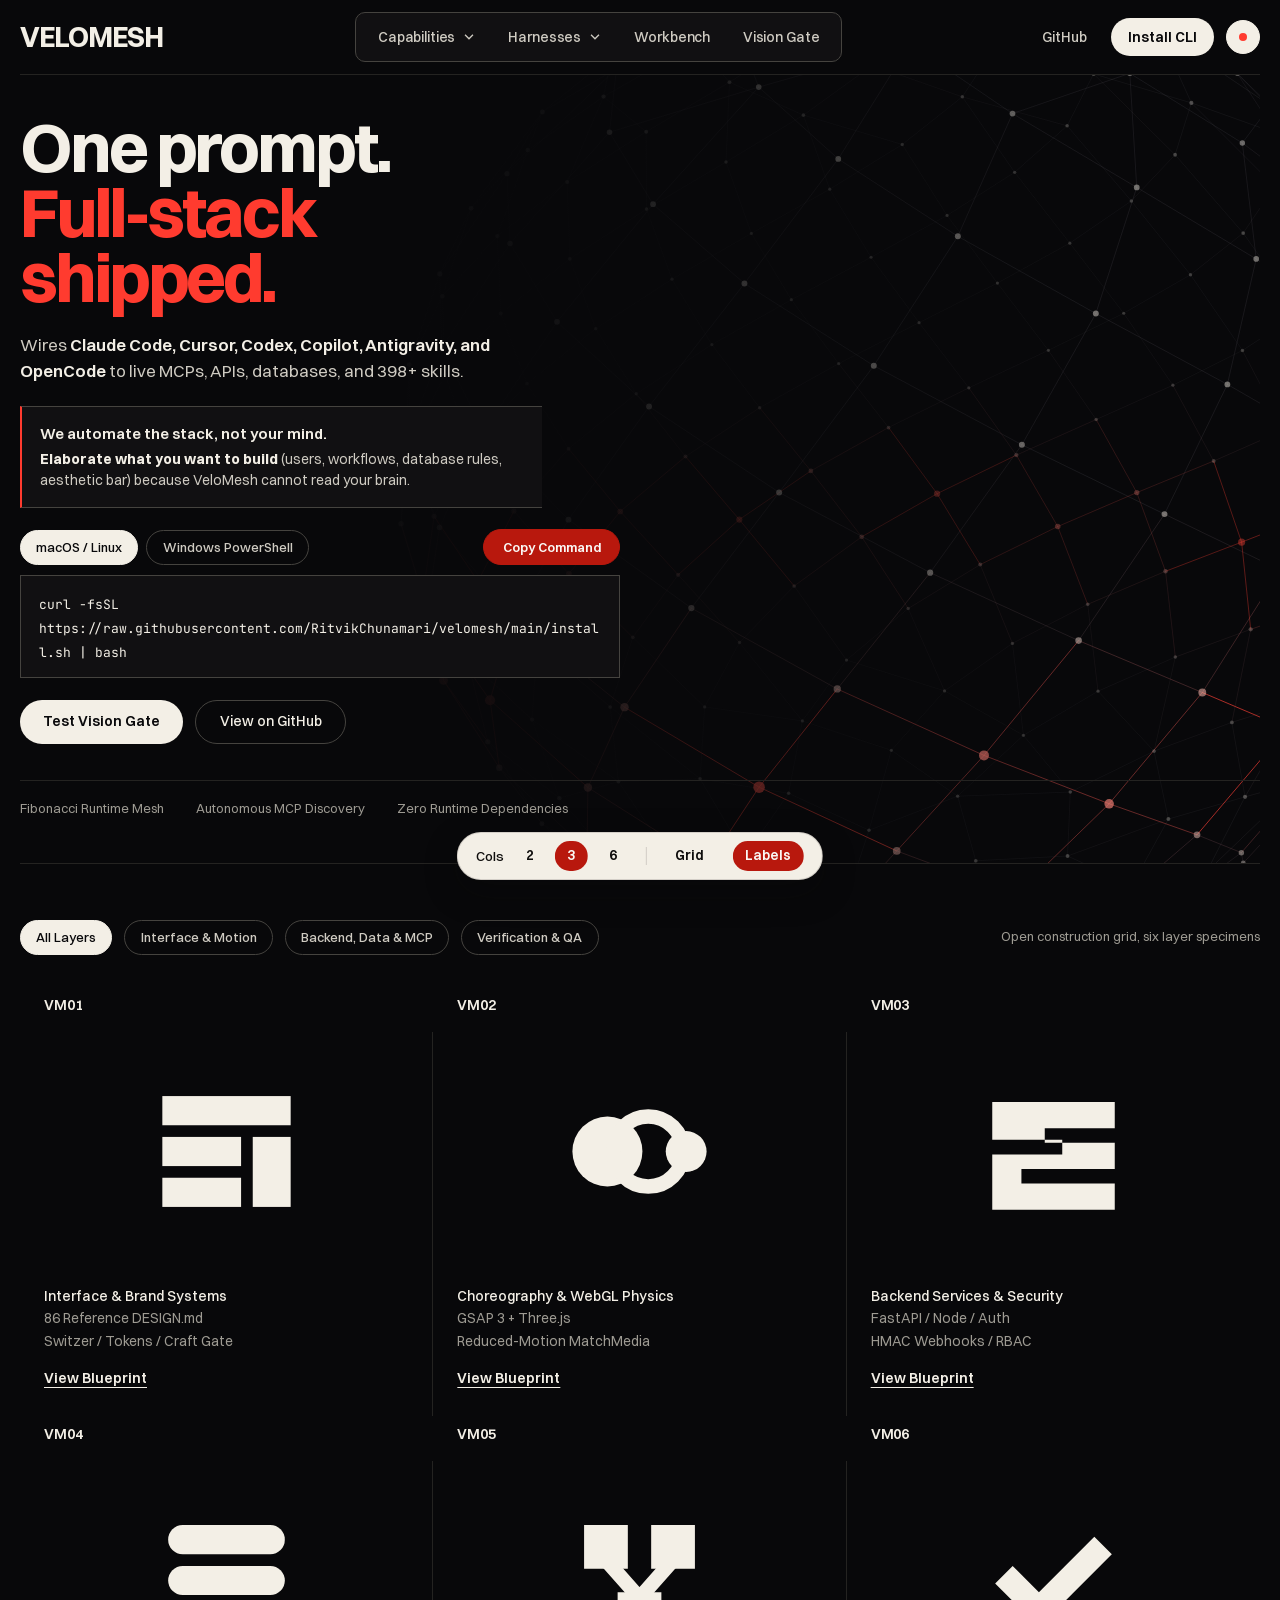
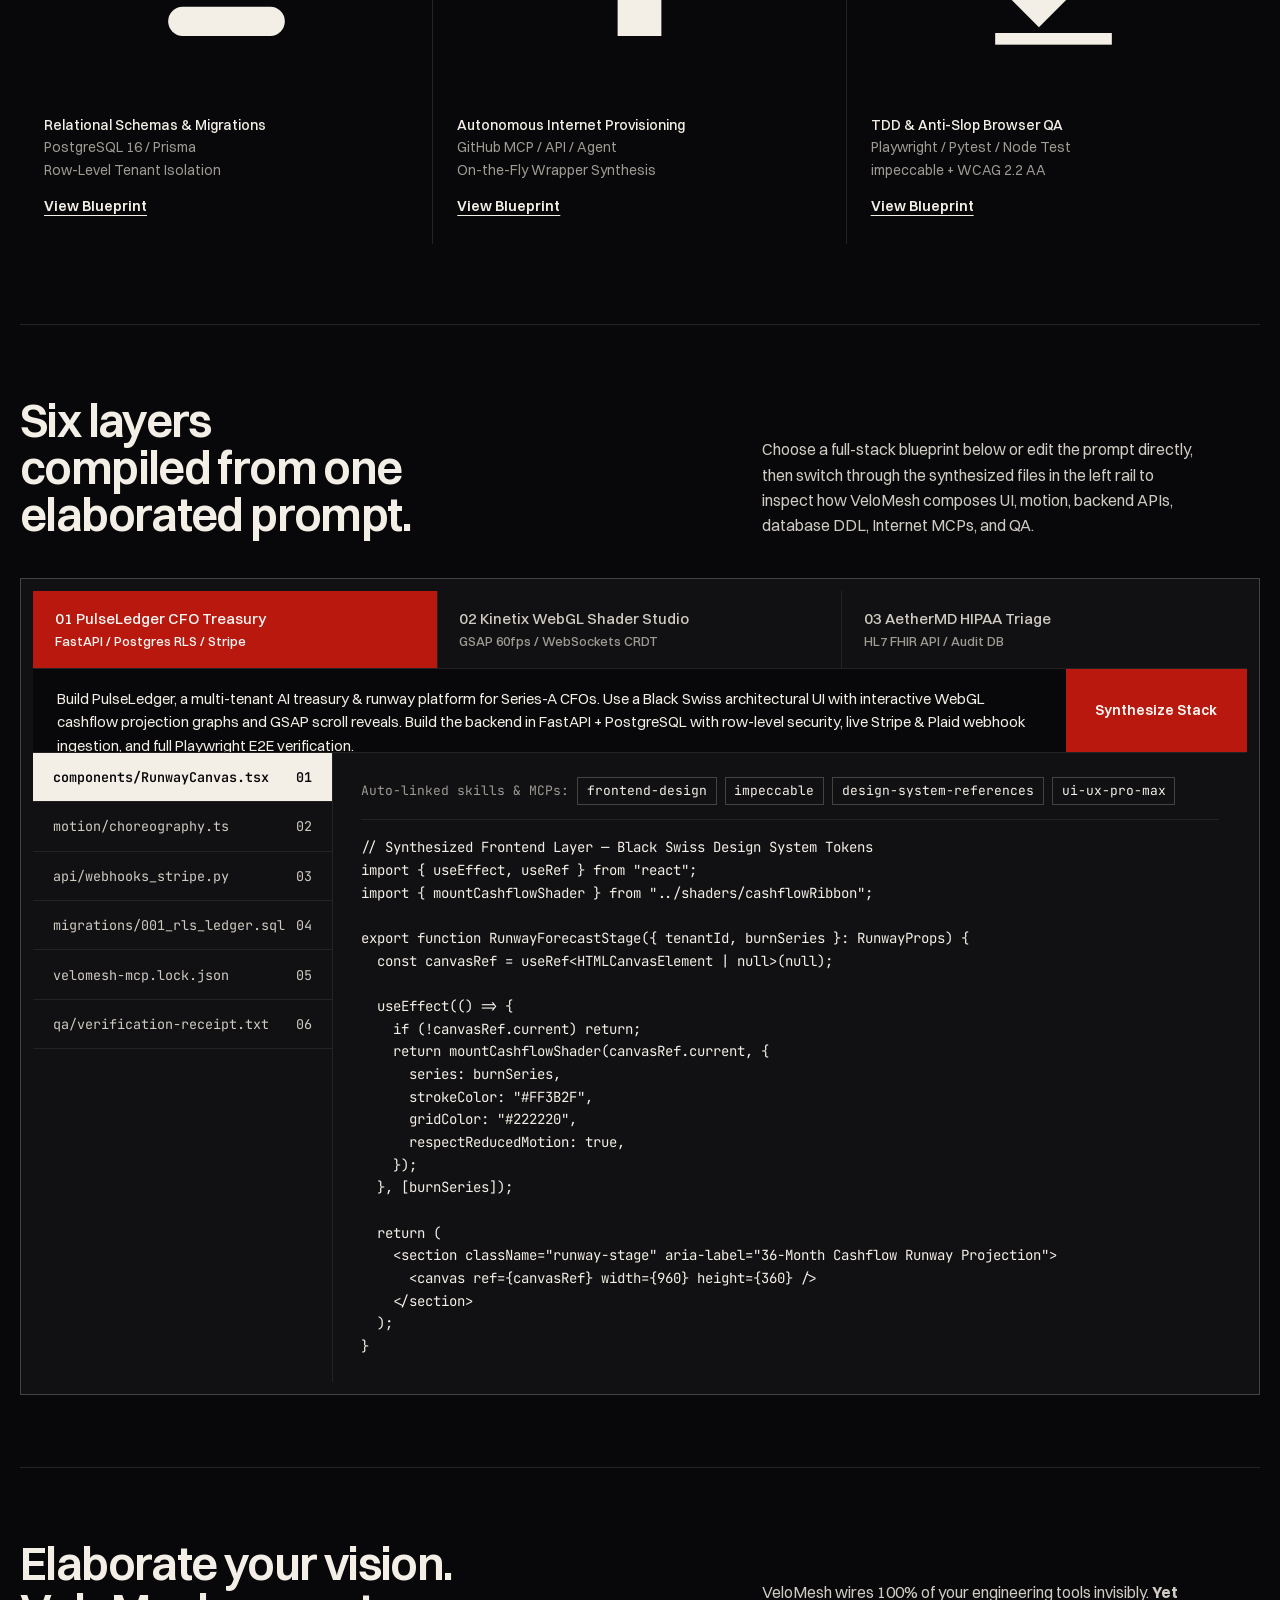
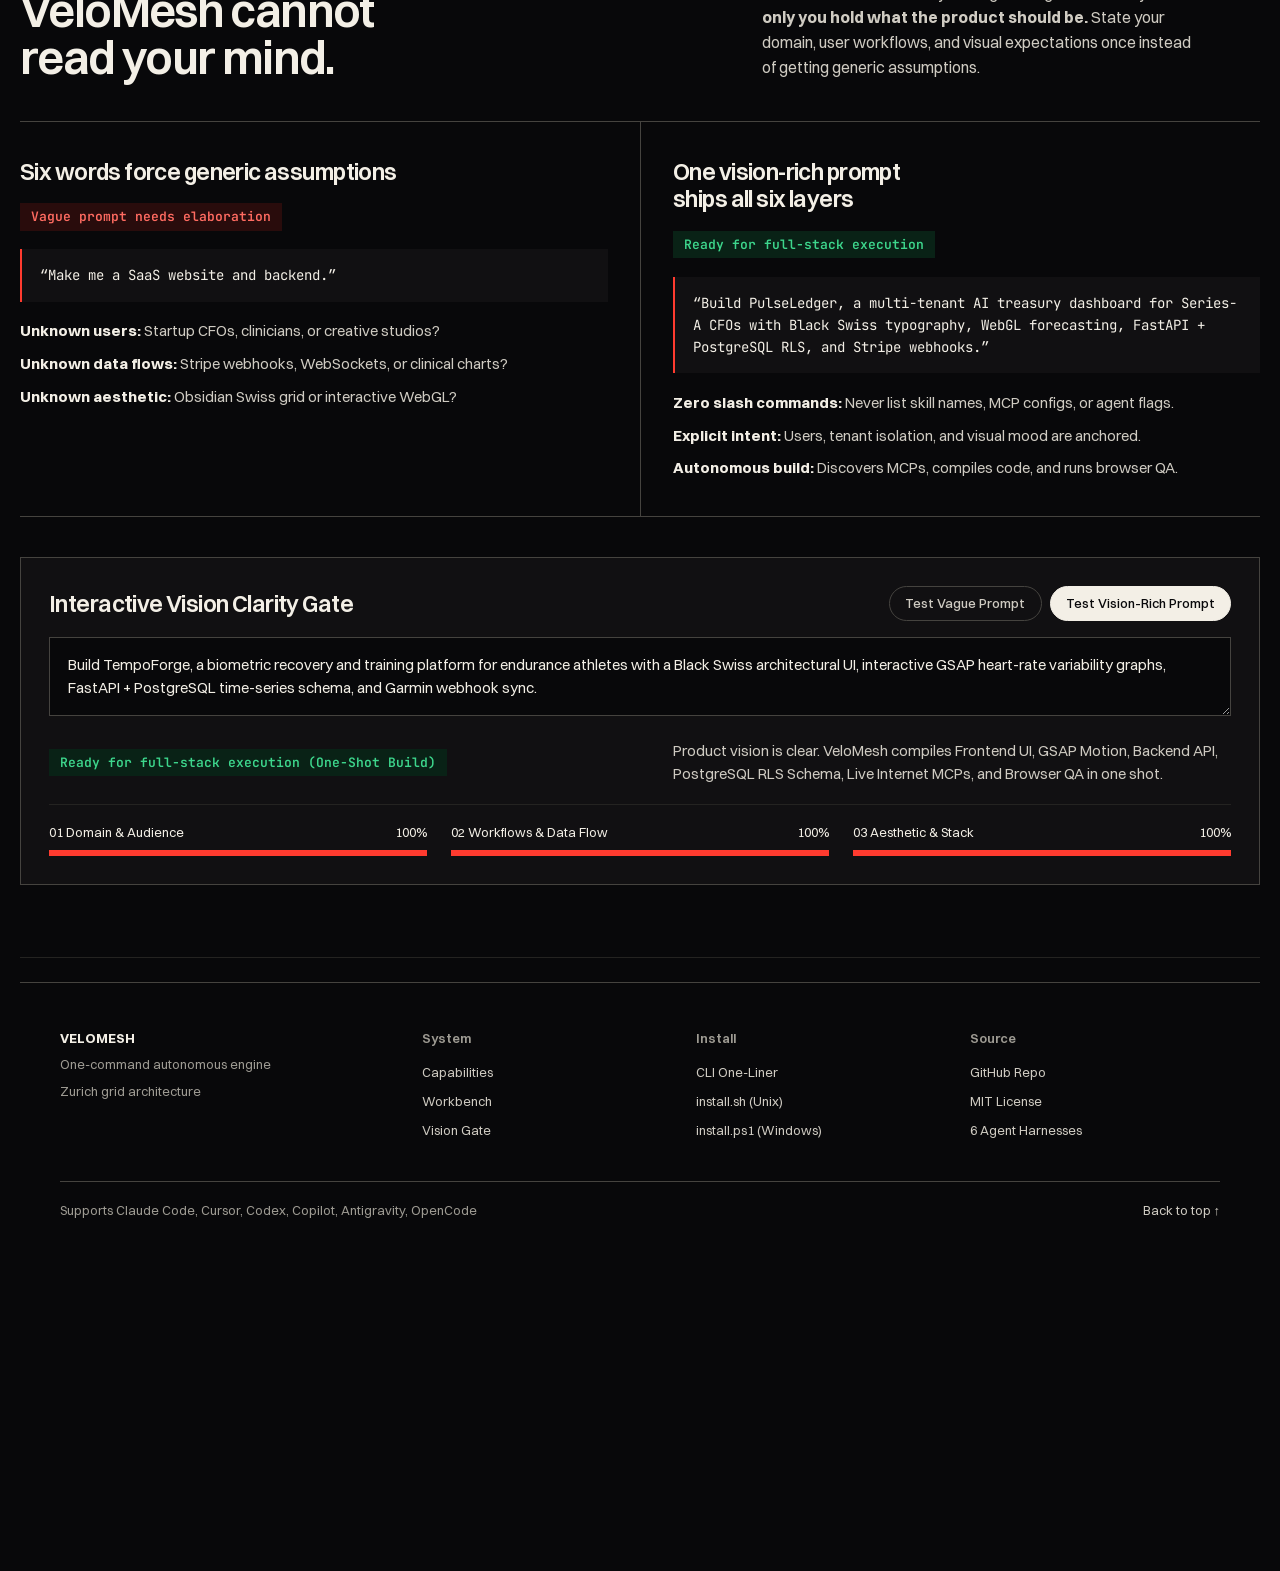
==== docs/index.html @ 78dbdf3a "feat(web): adopt 21st.dev Swiss navbar dropdowns, lattice hero, and halftone wordmark footer" ====
<!DOCTYPE html>
<html lang="en">
<head>
  <meta charset="UTF-8" />
  <meta name="viewport" content="width=device-width, initial-scale=1.0" />
  <title>VeloMesh: One-Prompt Full-Stack &amp; Autonomous Internet Capability Engine</title>
  <meta name="description" content="Build websites, full-stack products, backends, frontends, and PostgreSQL databases from one elaborated prompt. Autonomous MCP, API, skill, and subagent provisioning across Claude Code, Cursor, Codex, Copilot, Antigravity, and OpenCode." />
  <meta name="theme-color" content="#08080a" />
  <link rel="canonical" href="https://ritvikchunamari.github.io/velomesh/" />

  <meta property="og:type" content="website" />
  <meta property="og:title" content="VeloMesh — One Prompt. Full-Stack Software." />
  <meta property="og:description" content="Elaborate your product vision once. VeloMesh autonomously discovers and wires the skills, MCP servers, APIs, database schemas, and QA agents to build it end-to-end." />
  <meta property="og:url" content="https://ritvikchunamari.github.io/velomesh/" />

  <link rel="preconnect" href="https://fonts.googleapis.com" />
  <link rel="preconnect" href="https://fonts.gstatic.com" crossorigin />
  <link href="https://fonts.googleapis.com/css2?family=JetBrains+Mono:wght@400;500;600&amp;display=swap" rel="stylesheet" />
  <link rel="stylesheet" href="./styles.css" />
</head>
<body id="top">
  <a href="#main-content" class="skip-link">Skip to main content</a>

  <div class="page-frame">
    <!-- 21ST.DEV SWISS NAVBAR & ACCESSIBLE DROPDOWN MENUS (Adapted from Navbar Section 2 + Rich Navigation Menu + Navbar with Dropdowns) -->
    <header class="swiss-navbar" id="site-navbar">
      <a href="#top" class="nav-wordmark-link" aria-label="VeloMesh Home" translate="no">
        <span class="nav-wordmark-text">VELOMESH</span>
      </a>

      <nav class="nav-center-shell" aria-label="Primary Navigation">
        <ul class="nav-trigger-list">
          <li class="nav-item-dropdown">
            <button
              type="button"
              id="nav-trigger-capabilities"
              class="nav-trigger-btn"
              aria-expanded="false"
              aria-controls="nav-panel-capabilities"
              aria-haspopup="true"
            >
              <span>Capabilities</span>
              <svg class="nav-chevron" width="14" height="14" viewBox="0 0 16 16" fill="none" aria-hidden="true">
                <path d="M4 6L8 10L12 6" stroke="currentColor" stroke-width="1.5" stroke-linecap="square"/>
              </svg>
            </button>

            <div id="nav-panel-capabilities" class="nav-dropdown-panel nav-mega-panel" role="region" aria-label="Capabilities Menu" hidden>
              <div class="dropdown-columns">
                <div class="dropdown-group">
                  <div class="dropdown-group-title">Full-Stack Synthesis</div>
                  <div class="dropdown-grid-2">
                    <a href="#workbench" class="dropdown-item" data-jump-layer="frontend" data-nav-close>
                      <span class="dropdown-icon" aria-hidden="true">
                        <svg width="16" height="16" viewBox="0 0 16 16" fill="none"><rect x="1.5" y="2.5" width="13" height="11" stroke="currentColor" stroke-width="1.4"/><line x1="1.5" y1="6" x2="14.5" y2="6" stroke="currentColor" stroke-width="1.4"/><line x1="6" y1="6" x2="6" y2="13.5" stroke="currentColor" stroke-width="1.4"/></svg>
                      </span>
                      <span class="dropdown-copy">
                        <strong class="dropdown-title">Frontend &amp; Swiss UI</strong>
                        <span class="dropdown-desc">Typographic grids, tokens, and responsive craft.</span>
                      </span>
                    </a>

                    <a href="#workbench" class="dropdown-item" data-jump-layer="motion" data-nav-close>
                      <span class="dropdown-icon" aria-hidden="true">
                        <svg width="16" height="16" viewBox="0 0 16 16" fill="none"><path d="M2 12C5.5 12 4.5 4 8 4C11.5 4 10.5 12 14 12" stroke="currentColor" stroke-width="1.4" stroke-linecap="square"/></svg>
                      </span>
                      <span class="dropdown-copy">
                        <strong class="dropdown-title">GSAP &amp; Canvas Motion</strong>
                        <span class="dropdown-desc">Reduced-motion choreography and shader stages.</span>
                      </span>
                    </a>

                    <a href="#workbench" class="dropdown-item" data-jump-layer="backend" data-nav-close>
                      <span class="dropdown-icon" aria-hidden="true">
                        <svg width="16" height="16" viewBox="0 0 16 16" fill="none"><rect x="2" y="2.5" width="12" height="4" stroke="currentColor" stroke-width="1.4"/><rect x="2" y="9.5" width="12" height="4" stroke="currentColor" stroke-width="1.4"/></svg>
                      </span>
                      <span class="dropdown-copy">
                        <strong class="dropdown-title">APIs, Auth &amp; Schemas</strong>
                        <span class="dropdown-desc">Strict validation, PostgreSQL RLS, and migrations.</span>
                      </span>
                    </a>

                    <a href="#workbench" class="dropdown-item" data-jump-layer="mcp" data-nav-close>
                      <span class="dropdown-icon" aria-hidden="true">
                        <svg width="16" height="16" viewBox="0 0 16 16" fill="none"><circle cx="8" cy="8" r="5.5" stroke="currentColor" stroke-width="1.4"/><path d="M2.5 8H13.5M8 2.5C9.6 4.2 9.6 11.8 8 13.5M8 2.5C6.4 4.2 6.4 11.8 8 13.5" stroke="currentColor" stroke-width="1.2"/></svg>
                      </span>
                      <span class="dropdown-copy">
                        <strong class="dropdown-title">Live Internet Discovery</strong>
                        <span class="dropdown-desc">Fetches missing MCP servers, APIs, and SDKs live.</span>
                      </span>
                    </a>
                  </div>
                </div>

                <div class="dropdown-group dropdown-group-side">
                  <div class="dropdown-group-title">Inspect &amp; Verify</div>
                  <a href="#works-index" class="dropdown-item" data-nav-close>
                    <span class="dropdown-icon" aria-hidden="true">
                      <svg width="16" height="16" viewBox="0 0 16 16" fill="none"><rect x="2" y="2" width="5" height="5" stroke="currentColor" stroke-width="1.4"/><rect x="9" y="2" width="5" height="5" stroke="currentColor" stroke-width="1.4"/><rect x="2" y="9" width="5" height="5" stroke="currentColor" stroke-width="1.4"/><rect x="9" y="9" width="5" height="5" stroke="currentColor" stroke-width="1.4"/></svg>
                    </span>
                    <span class="dropdown-copy">
                      <strong class="dropdown-title">Capability Archive</strong>
                      <span class="dropdown-desc">Filter all six stack disciplines and grid geometry.</span>
                    </span>
                  </a>

                  <a href="#vision-spec" class="dropdown-item" data-nav-close>
                    <span class="dropdown-icon" aria-hidden="true">
                      <svg width="16" height="16" viewBox="0 0 16 16" fill="none"><path d="M1.5 8C3.2 4.8 5.4 3.5 8 3.5C10.6 3.5 12.8 4.8 14.5 8C12.8 11.2 10.6 12.5 8 12.5C5.4 12.5 3.2 11.2 1.5 8Z" stroke="currentColor" stroke-width="1.4"/><circle cx="8" cy="8" r="2" stroke="currentColor" stroke-width="1.4"/></svg>
                    </span>
                    <span class="dropdown-copy">
                      <strong class="dropdown-title">Vision Clarity Gate</strong>
                      <span class="dropdown-desc">Test prompt readiness before building.</span>
                    </span>
                  </a>

                  <a href="#workbench" class="dropdown-item" data-jump-layer="qa" data-nav-close>
                    <span class="dropdown-icon" aria-hidden="true">
                      <svg width="16" height="16" viewBox="0 0 16 16" fill="none"><path d="M3 8.5L6.5 12L13 4.5" stroke="currentColor" stroke-width="1.5" stroke-linecap="square"/></svg>
                    </span>
                    <span class="dropdown-copy">
                      <strong class="dropdown-title">Autonomous Browser QA</strong>
                      <span class="dropdown-desc">Playwright, contrast, and anti-slop gates.</span>
                    </span>
                  </a>
                </div>
              </div>
            </div>
          </li>

          <li class="nav-item-dropdown">
            <button
              type="button"
              id="nav-trigger-harnesses"
              class="nav-trigger-btn"
              aria-expanded="false"
              aria-controls="nav-panel-harnesses"
              aria-haspopup="true"
            >
              <span>Harnesses</span>
              <svg class="nav-chevron" width="14" height="14" viewBox="0 0 16 16" fill="none" aria-hidden="true">
                <path d="M4 6L8 10L12 6" stroke="currentColor" stroke-width="1.5" stroke-linecap="square"/>
              </svg>
            </button>

            <div id="nav-panel-harnesses" class="nav-dropdown-panel nav-compact-panel" role="region" aria-label="Supported Agent Harnesses" hidden>
              <div class="dropdown-group-title">Zero-Config Active Harnesses</div>
              <div class="dropdown-list">
                <a href="#install-section" class="dropdown-item" data-nav-close>
                  <span class="dropdown-icon" aria-hidden="true">
                    <svg width="16" height="16" viewBox="0 0 16 16" fill="none"><path d="M3 4.5L7 8L3 11.5M8.5 11.5H13" stroke="currentColor" stroke-width="1.4" stroke-linecap="square"/></svg>
                  </span>
                  <span class="dropdown-copy">
                    <strong class="dropdown-title">Claude Code &amp; Cursor</strong>
                    <span class="dropdown-desc">Auto-wired via CLAUDE.md and .cursor/rules on install.</span>
                  </span>
                </a>
                <a href="#install-section" class="dropdown-item" data-nav-close>
                  <span class="dropdown-icon" aria-hidden="true">
                    <svg width="16" height="16" viewBox="0 0 16 16" fill="none"><rect x="2.5" y="2.5" width="11" height="11" stroke="currentColor" stroke-width="1.4"/><line x1="5.5" y1="6" x2="10.5" y2="6" stroke="currentColor" stroke-width="1.4"/><line x1="5.5" y1="10" x2="8.5" y2="10" stroke="currentColor" stroke-width="1.4"/></svg>
                  </span>
                  <span class="dropdown-copy">
                    <strong class="dropdown-title">OpenAI Codex &amp; Copilot</strong>
                    <span class="dropdown-desc">Injects AGENTS.md and instruction hooks automatically.</span>
                  </span>
                </a>
                <a href="#install-section" class="dropdown-item" data-nav-close>
                  <span class="dropdown-icon" aria-hidden="true">
                    <svg width="16" height="16" viewBox="0 0 16 16" fill="none"><polygon points="8,2 14,13 2,13" stroke="currentColor" stroke-width="1.4" fill="none"/></svg>
                  </span>
                  <span class="dropdown-copy">
                    <strong class="dropdown-title">Antigravity &amp; OpenCode</strong>
                    <span class="dropdown-desc">Always-on skill routing with zero prompt flags needed.</span>
                  </span>
                </a>
              </div>
            </div>
          </li>

          <li><a href="#workbench" class="nav-direct-link">Workbench</a></li>
          <li><a href="#vision-spec" class="nav-direct-link">Vision Gate</a></li>
        </ul>
      </nav>

      <div class="nav-actions">
        <a href="https://github.com/RitvikChunamari/velomesh" target="_blank" rel="noopener" class="nav-github-link">GitHub</a>
        <a href="#install-section" class="nav-cta-btn">Install CLI</a>
        <button type="button" id="theme-toggle-btn" class="primitive-btn primitive-circle" aria-label="Toggle black and white contrast polarity" title="Switch Polarity (Black / White)">
          <span class="primitive-circle-dot" aria-hidden="true"></span>
        </button>
        <button type="button" id="drawer-open-btn" class="primitive-btn primitive-square nav-mobile-trigger" aria-label="Open navigation menu" aria-expanded="false" aria-controls="bf-menu-drawer" title="Open Navigation Menu">
          <span class="primitive-square-bar" aria-hidden="true"></span>
        </button>
      </div>
    </header>

    <main id="main-content">
      <!-- 21ST.DEV LATTICE HERO + HERO MINIMALISM SWISS ARCHITECTURAL FRAME (NO EMBLEM) -->
      <section class="lattice-hero" aria-label="VeloMesh Overview">
        <canvas id="lattice-mesh-canvas" class="lattice-canvas" aria-hidden="true"></canvas>
        <div class="lattice-scrim" aria-hidden="true"></div>

        <div class="lattice-hero-inner">
          <div class="hero-copy-col">
            <h1 class="hero-headline">
              One prompt.
              <span class="hero-headline-red">Full-stack shipped.</span>
            </h1>

            <p class="hero-description">
              Wires <strong>Claude Code, Cursor, Codex, Copilot, Antigravity, and OpenCode</strong> to live MCPs, APIs, databases, and 398+ skills.
            </p>

            <aside class="vision-callout-rule" aria-label="Vision Elaboration Rule">
              <div class="vision-callout-title">We automate the stack, not your mind.</div>
              <p class="vision-callout-body">
                <strong>Elaborate what you want to build</strong> (users, workflows, database rules, aesthetic bar) because VeloMesh cannot read your brain.
              </p>
            </aside>

            <div id="install-section" class="installer-wrap">
              <div class="installer-controls">
                <div class="pill-switch" role="tablist" aria-label="Operating System Installer">
                  <button type="button" class="pill-outline-btn os-tab-btn active" role="tab" aria-selected="true" data-os="unix">macOS / Linux</button>
                  <button type="button" class="pill-outline-btn os-tab-btn" role="tab" aria-selected="false" data-os="windows">Windows PowerShell</button>
                </div>
                <button type="button" id="copy-install-btn" class="btn-red-solid">Copy Command</button>
              </div>
              <div class="cmd-line-box">
                <code id="install-cmd-code" class="cmd-line-code">curl -fsSL https://raw.githubusercontent.com/RitvikChunamari/velomesh/main/install.sh | bash</code>
              </div>
              <span id="copy-status-live" class="sr-only" aria-live="polite"></span>
            </div>

            <div class="hero-cta-row">
              <a href="#vision-spec" class="hero-btn-primary">Test Vision Gate</a>
              <a href="https://github.com/RitvikChunamari/velomesh" target="_blank" rel="noopener" class="hero-btn-secondary">View on GitHub</a>
            </div>
          </div>

          <ul class="hero-meta-strip" aria-label="Runtime Mesh Specifications">
            <li>Fibonacci Runtime Mesh</li>
            <li>Autonomous MCP Discovery</li>
            <li>Zero Runtime Dependencies</li>
          </ul>
        </div>
      </section>

      <!-- BERGER FOHR OPEN HAIRLINE IDENTITY & CAPABILITY MATRIX (#works-index) -->
      <section id="works-index" class="works-section" aria-label="Full-Stack Capability Archive">
        <div class="works-filter-bar">
          <div class="filter-dropdown-pills" role="group" aria-label="Filter Architecture Discipline">
            <button type="button" class="pill-outline-btn filter-pill active" data-filter="all">All Layers</button>
            <button type="button" class="pill-outline-btn filter-pill" data-filter="interface">Interface &amp; Motion</button>
            <button type="button" class="pill-outline-btn filter-pill" data-filter="infrastructure">Backend, Data &amp; MCP</button>
            <button type="button" class="pill-outline-btn filter-pill" data-filter="quality">Verification &amp; QA</button>
          </div>
          <span class="archive-spec-label">Open construction grid, six layer specimens</span>
        </div>

        <div id="works-grid" class="works-grid">
          <!-- VM01: Frontend & 86 DESIGN.md -->
          <article class="work-cell" data-category="interface" data-target-layer="frontend">
            <span class="work-code">VM01</span>
            <div class="work-stage">
              <svg class="work-mark-svg" viewBox="0 0 120 120" fill="none" aria-hidden="true">
                <rect x="16" y="22" width="88" height="20" fill="currentColor" />
                <rect x="16" y="50" width="54" height="20" fill="currentColor" />
                <rect x="78" y="50" width="26" height="48" fill="currentColor" />
                <rect x="16" y="78" width="54" height="20" fill="currentColor" />
              </svg>
              <svg class="cell-grid-lines" viewBox="0 0 120 120" fill="none" aria-hidden="true">
                <line x1="16" y1="12" x2="16" y2="108" stroke="var(--grid-overlay)" stroke-width="0.6" />
                <line x1="70" y1="12" x2="70" y2="108" stroke="var(--grid-overlay-sub)" stroke-width="0.5" />
                <line x1="78" y1="12" x2="78" y2="108" stroke="var(--grid-overlay)" stroke-width="0.6" />
                <line x1="104" y1="12" x2="104" y2="108" stroke="var(--grid-overlay-sub)" stroke-width="0.5" />
                <line x1="10" y1="22" x2="110" y2="22" stroke="var(--grid-overlay)" stroke-width="0.6" />
                <line x1="10" y1="98" x2="110" y2="98" stroke="var(--grid-overlay-sub)" stroke-width="0.5" />
              </svg>
            </div>
            <div class="work-meta-stack">
              <span class="work-title">Interface &amp; Brand Systems</span>
              <span class="work-attr">86 Reference DESIGN.md</span>
              <span class="work-attr">Switzer / Tokens / Craft Gate</span>
              <button type="button" class="work-action-link" data-jump-layer="frontend">View Blueprint</button>
            </div>
          </article>

          <!-- VM02: GSAP & 60fps Motion -->
          <article class="work-cell" data-category="interface" data-target-layer="motion">
            <span class="work-code">VM02</span>
            <div class="work-stage">
              <svg class="work-mark-svg" viewBox="0 0 120 120" fill="none" aria-hidden="true">
                <circle cx="38" cy="60" r="24" fill="currentColor" />
                <circle cx="66" cy="60" r="24" stroke="currentColor" stroke-width="10" />
                <circle cx="92" cy="60" r="14" fill="currentColor" />
              </svg>
              <svg class="cell-grid-lines" viewBox="0 0 120 120" fill="none" aria-hidden="true">
                <line x1="10" y1="60" x2="110" y2="60" stroke="var(--grid-overlay)" stroke-width="0.6" />
                <line x1="38" y1="20" x2="38" y2="100" stroke="var(--grid-overlay-sub)" stroke-width="0.5" />
                <line x1="66" y1="20" x2="66" y2="100" stroke="var(--grid-overlay)" stroke-width="0.6" />
                <circle cx="66" cy="60" r="34" stroke="var(--grid-overlay-sub)" stroke-width="0.5" stroke-dasharray="2 2" />
              </svg>
            </div>
            <div class="work-meta-stack">
              <span class="work-title">Choreography &amp; WebGL Physics</span>
              <span class="work-attr">GSAP 3 + Three.js</span>
              <span class="work-attr">Reduced-Motion MatchMedia</span>
              <button type="button" class="work-action-link" data-jump-layer="motion">View Blueprint</button>
            </div>
          </article>

          <!-- VM03: Backend API & Security -->
          <article class="work-cell" data-category="infrastructure" data-target-layer="backend">
            <span class="work-code">VM03</span>
            <div class="work-stage">
              <svg class="work-mark-svg" viewBox="0 0 120 120" fill="none" aria-hidden="true">
                <path fill="currentColor" d="M18 26 H102 V44 H54 V54 H102 V72 H38 V82 H102 V100 H18 V62 H66 V52 H18 Z"/>
              </svg>
              <svg class="cell-grid-lines" viewBox="0 0 120 120" fill="none" aria-hidden="true">
                <rect x="18" y="26" width="84" height="74" stroke="var(--grid-overlay)" stroke-width="0.6" />
                <line x1="12" y1="54" x2="108" y2="54" stroke="var(--grid-overlay)" stroke-width="0.5" />
                <line x1="12" y1="72" x2="108" y2="72" stroke="var(--grid-overlay-sub)" stroke-width="0.5" />
              </svg>
            </div>
            <div class="work-meta-stack">
              <span class="work-title">Backend Services &amp; Security</span>
              <span class="work-attr">FastAPI / Node / Auth</span>
              <span class="work-attr">HMAC Webhooks / RBAC</span>
              <button type="button" class="work-action-link" data-jump-layer="backend">View Blueprint</button>
            </div>
          </article>

          <!-- VM04: PostgreSQL RLS Schema -->
          <article class="work-cell" data-category="infrastructure" data-target-layer="database">
            <span class="work-code">VM04</span>
            <div class="work-stage">
              <svg class="work-mark-svg" viewBox="0 0 120 120" fill="none" aria-hidden="true">
                <rect x="20" y="22" width="80" height="20" rx="10" fill="currentColor" />
                <rect x="20" y="50" width="80" height="20" rx="10" fill="currentColor" />
                <rect x="20" y="78" width="80" height="20" rx="10" fill="currentColor" />
              </svg>
              <svg class="cell-grid-lines" viewBox="0 0 120 120" fill="none" aria-hidden="true">
                <line x1="60" y1="12" x2="60" y2="108" stroke="var(--grid-overlay)" stroke-width="0.6" />
                <line x1="20" y1="16" x2="20" y2="104" stroke="var(--grid-overlay-sub)" stroke-width="0.5" />
                <line x1="100" y1="16" x2="100" y2="104" stroke="var(--grid-overlay-sub)" stroke-width="0.5" />
              </svg>
            </div>
            <div class="work-meta-stack">
              <span class="work-title">Relational Schemas &amp; Migrations</span>
              <span class="work-attr">PostgreSQL 16 / Prisma</span>
              <span class="work-attr">Row-Level Tenant Isolation</span>
              <button type="button" class="work-action-link" data-jump-layer="database">View Blueprint</button>
            </div>
          </article>

          <!-- VM05: Live Internet MCP Discovery -->
          <article class="work-cell" data-category="infrastructure" data-target-layer="mcp">
            <span class="work-code">VM05</span>
            <div class="work-stage">
              <svg class="work-mark-svg" viewBox="0 0 120 120" fill="none" aria-hidden="true">
                <path fill="currentColor" d="M22 22 H52 V52 H22 Z M68 22 H98 V52 H68 Z M45 68 H75 V98 H45 Z"/>
                <path stroke="currentColor" stroke-width="10" d="M37 46 L60 72 L83 46"/>
              </svg>
              <svg class="cell-grid-lines" viewBox="0 0 120 120" fill="none" aria-hidden="true">
                <line x1="37" y1="16" x2="60" y2="104" stroke="var(--grid-overlay)" stroke-width="0.6" />
                <line x1="83" y1="16" x2="60" y2="104" stroke="var(--grid-overlay)" stroke-width="0.6" />
                <rect x="22" y="22" width="76" height="76" stroke="var(--grid-overlay-sub)" stroke-width="0.5" />
              </svg>
            </div>
            <div class="work-meta-stack">
              <span class="work-title">Autonomous Internet Provisioning</span>
              <span class="work-attr">GitHub MCP / API / Agent</span>
              <span class="work-attr">On-the-Fly Wrapper Synthesis</span>
              <button type="button" class="work-action-link" data-jump-layer="mcp">View Blueprint</button>
            </div>
          </article>

          <!-- VM06: TDD & Multi-Viewport QA -->
          <article class="work-cell" data-category="quality" data-target-layer="qa">
            <span class="work-code">VM06</span>
            <div class="work-stage">
              <svg class="work-mark-svg" viewBox="0 0 120 120" fill="none" aria-hidden="true">
                <path fill="currentColor" d="M20 62 L32 50 L50 68 L88 30 L100 42 L50 92 Z"/>
                <rect x="20" y="96" width="80" height="8" fill="currentColor" />
              </svg>
              <svg class="cell-grid-lines" viewBox="0 0 120 120" fill="none" aria-hidden="true">
                <line x1="20" y1="62" x2="100" y2="62" stroke="var(--grid-overlay-sub)" stroke-width="0.5" />
                <line x1="50" y1="16" x2="50" y2="108" stroke="var(--grid-overlay)" stroke-width="0.6" />
                <line x1="16" y1="100" x2="104" y2="20" stroke="var(--grid-overlay-sub)" stroke-width="0.5" />
              </svg>
            </div>
            <div class="work-meta-stack">
              <span class="work-title">TDD &amp; Anti-Slop Browser QA</span>
              <span class="work-attr">Playwright / Pytest / Node Test</span>
              <span class="work-attr">impeccable + WCAG 2.2 AA</span>
              <button type="button" class="work-action-link" data-jump-layer="qa">View Blueprint</button>
            </div>
          </article>
        </div>
      </section>

      <!-- SECTION 2: MULTI-FILE FULL-STACK WORKBENCH (#workbench) -->
      <section id="workbench" class="content-section">
        <div class="section-split-head">
          <h2 class="section-heading">Six layers compiled from one elaborated prompt.</h2>
          <p class="section-subcopy">
            Choose a full-stack blueprint below or edit the prompt directly, then switch through the synthesized files in the left rail to inspect how VeloMesh composes UI, motion, backend APIs, database DDL, Internet MCPs, and&nbsp;QA.
          </p>
        </div>

        <div class="workbench-frame">
          <div class="workbench-presets" role="group" aria-label="Full-Stack Product Blueprints">
            <button type="button" class="preset-btn active" data-blueprint="treasury">
              <span>01 PulseLedger CFO Treasury</span>
              <span class="preset-meta">FastAPI / Postgres RLS / Stripe</span>
            </button>
            <button type="button" class="preset-btn" data-blueprint="webglStudio">
              <span>02 Kinetix WebGL Shader Studio</span>
              <span class="preset-meta">GSAP 60fps / WebSockets CRDT</span>
            </button>
            <button type="button" class="preset-btn" data-blueprint="clinical">
              <span>03 AetherMD HIPAA Triage</span>
              <span class="preset-meta">HL7 FHIR API / Audit DB</span>
            </button>
          </div>

          <div class="prompt-strip">
            <textarea id="synth-prompt-input" class="prompt-textarea" rows="2" aria-label="Elaborated Product Vision Prompt"></textarea>
            <button type="button" id="run-synth-btn" class="prompt-run-btn">Synthesize Stack</button>
          </div>

          <div class="workbench-body">
            <div class="file-rail" role="tablist" aria-label="Compiled Full-Stack Files">
              <button type="button" class="file-btn active" data-layer="frontend" role="tab">
                <span class="file-name">components/RunwayCanvas.tsx</span>
                <span>01</span>
              </button>
              <button type="button" class="file-btn" data-layer="motion" role="tab">
                <span class="file-name">motion/choreography.ts</span>
                <span>02</span>
              </button>
              <button type="button" class="file-btn" data-layer="backend" role="tab">
                <span class="file-name">api/webhooks_stripe.py</span>
                <span>03</span>
              </button>
              <button type="button" class="file-btn" data-layer="database" role="tab">
                <span class="file-name">migrations/001_rls_ledger.sql</span>
                <span>04</span>
              </button>
              <button type="button" class="file-btn" data-layer="mcp" role="tab">
                <span class="file-name">velomesh-mcp.lock.json</span>
                <span>05</span>
              </button>
              <button type="button" class="file-btn" data-layer="qa" role="tab">
                <span class="file-name">qa/verification-receipt.txt</span>
                <span>06</span>
              </button>
            </div>

            <div class="code-panel" role="tabpanel">
              <div id="active-skills-strip" class="skills-row"></div>
              <pre id="workbench-code-output" class="code-view"></pre>
            </div>
          </div>
        </div>
      </section>

      <!-- SECTION 3: VISION ELABORATION SPEC ("CANNOT READ YOUR MIND") -->
      <section id="vision-spec" class="content-section">
        <div class="section-split-head">
          <h2 class="section-heading">Elaborate your vision. VeloMesh cannot read your mind.</h2>
          <p class="section-subcopy">
            VeloMesh wires 100% of your engineering tools invisibly. <strong>Yet only you hold what the product should be.</strong> State your domain, user workflows, and visual expectations once instead of getting generic&nbsp;assumptions.
          </p>
        </div>

        <div class="vision-columns">
          <div class="vision-col">
            <h3 class="col-title">Six words force generic assumptions</h3>
            <span class="verdict-chip chip-fail">Vague prompt needs elaboration</span>
            <div class="quote-box">“Make me a SaaS website and backend.”</div>
            <ul class="bullet-list">
              <li><strong>Unknown users:</strong> Startup CFOs, clinicians, or creative studios?</li>
              <li><strong>Unknown data flows:</strong> Stripe webhooks, WebSockets, or clinical charts?</li>
              <li><strong>Unknown aesthetic:</strong> Obsidian Swiss grid or interactive WebGL?</li>
            </ul>
          </div>

          <div class="vision-col">
            <h3 class="col-title">One vision-rich prompt ships all six layers</h3>
            <span class="verdict-chip chip-pass">Ready for full-stack execution</span>
            <div class="quote-box">“Build PulseLedger, a multi-tenant AI treasury dashboard for Series-A CFOs with Black Swiss typography, WebGL forecasting, FastAPI + PostgreSQL RLS, and Stripe webhooks.”</div>
            <ul class="bullet-list">
              <li><strong>Zero slash commands:</strong> Never list skill names, MCP configs, or agent flags.</li>
              <li><strong>Explicit intent:</strong> Users, tenant isolation, and visual mood are anchored.</li>
              <li><strong>Autonomous build:</strong> Discovers MCPs, compiles code, and runs browser QA.</li>
            </ul>
          </div>
        </div>

        <div class="vision-gate-panel">
          <div class="gate-top">
            <h3 class="col-title">Interactive Vision Clarity Gate</h3>
            <div class="pill-switch">
              <button type="button" class="pill-outline-btn gate-sample-btn" data-sample="build a fitness app">Test Vague Prompt</button>
              <button type="button" class="pill-outline-btn gate-sample-btn active" data-sample="Build TempoForge, a biometric recovery and training platform for endurance athletes with a Black Swiss architectural UI, interactive GSAP heart-rate variability graphs, FastAPI + PostgreSQL time-series schema, and Garmin webhook sync.">Test Vision-Rich Prompt</button>
            </div>
          </div>

          <textarea id="live-vision-input" class="gate-input" rows="2" aria-label="Evaluate prompt clarity against VeloMesh Vision Gate">Build TempoForge, a biometric recovery and training platform for endurance athletes with a Black Swiss architectural UI, interactive GSAP heart-rate variability graphs, FastAPI + PostgreSQL time-series schema, and Garmin webhook sync.</textarea>

          <div class="gate-status-row">
            <span id="live-vision-badge" class="verdict-chip chip-pass">Ready for full-stack execution</span>
            <p id="live-vision-guidance" class="gate-note"></p>
          </div>

          <div class="meters-grid">
            <div>
              <div class="meter-label">
                <span>01 Domain &amp; Audience</span>
                <span id="val-domain">95%</span>
              </div>
              <div class="meter-track"><div id="bar-domain" class="meter-fill" style="transform: scaleX(0.95);"></div></div>
            </div>
            <div>
              <div class="meter-label">
                <span>02 Workflows &amp; Data Flow</span>
                <span id="val-workflow">92%</span>
              </div>
              <div class="meter-track"><div id="bar-workflow" class="meter-fill" style="transform: scaleX(0.92);"></div></div>
            </div>
            <div>
              <div class="meter-label">
                <span>03 Aesthetic &amp; Stack</span>
                <span id="val-aesthetic">96%</span>
              </div>
              <div class="meter-track"><div id="bar-aesthetic" class="meter-fill" style="transform: scaleX(0.96);"></div></div>
            </div>
          </div>
        </div>
      </section>
    </main>

    <!-- 21ST.DEV HALFTONE WORDMARK SWISS FOOTER (Adapted from kedhareswer Halftone Wordmark Footer [id: 37628]) -->
    <footer id="site-footer" class="hwf-root" aria-label="Site Footer">
      <canvas id="halftone-footer-canvas" aria-hidden="true"></canvas>
      <span class="hwf-sr" translate="no">velomesh</span>

      <div class="hwf-top">
        <div class="hwf-brand">
          <strong translate="no">VELOMESH</strong>
          <span>One-command autonomous engine</span>
          <span>Zurich grid architecture</span>
        </div>

        <nav class="hwf-col" aria-label="Footer System Navigation">
          <h3>System</h3>
          <ul>
            <li><a href="#works-index">Capabilities</a></li>
            <li><a href="#workbench">Workbench</a></li>
            <li><a href="#vision-spec">Vision Gate</a></li>
          </ul>
        </nav>

        <nav class="hwf-col" aria-label="Footer Installer Scripts">
          <h3>Install</h3>
          <ul>
            <li><a href="#install-section">CLI One-Liner</a></li>
            <li><a href="https://raw.githubusercontent.com/RitvikChunamari/velomesh/main/install.sh" target="_blank" rel="noopener">install.sh (Unix)</a></li>
            <li><a href="https://raw.githubusercontent.com/RitvikChunamari/velomesh/main/install.ps1" target="_blank" rel="noopener">install.ps1 (Windows)</a></li>
          </ul>
        </nav>

        <nav class="hwf-col" aria-label="Footer Repository & License">
          <h3>Source</h3>
          <ul>
            <li><a href="https://github.com/RitvikChunamari/velomesh" target="_blank" rel="noopener">GitHub Repo</a></li>
            <li><a href="https://github.com/RitvikChunamari/velomesh/blob/main/LICENSE" target="_blank" rel="noopener">MIT License</a></li>
            <li><a href="#install-section">6 Agent Harnesses</a></li>
          </ul>
        </nav>
      </div>

      <div class="hwf-rule">
        <span class="hwf-rule-meta">Supports Claude Code, Cursor, Codex, Copilot, Antigravity, OpenCode</span>
        <button type="button" id="hwf-back-to-top" class="hwf-up">Back to top ↑</button>
      </div>
    </footer>
  </div>

  <!-- MOBILE RESPONSIVE DRAWER WITH EXPANDABLE DROPDOWN ACCORDIONS -->
  <div id="bf-menu-drawer" class="bf-drawer" role="dialog" aria-modal="true" aria-label="Mobile Site Navigation" hidden>
    <div class="bf-drawer-top">
      <span class="nav-wordmark-text" translate="no">VELOMESH</span>
      <button type="button" id="drawer-close-btn" class="bf-drawer-close">Close [Esc]</button>
    </div>

    <div class="bf-drawer-scroll">
      <details class="drawer-accordion" open>
        <summary class="drawer-accordion-summary">
          <span>Capabilities Menu</span>
          <svg width="16" height="16" viewBox="0 0 16 16" fill="none" aria-hidden="true"><path d="M4 6L8 10L12 6" stroke="currentColor" stroke-width="1.5" stroke-linecap="square"/></svg>
        </summary>
        <div class="drawer-accordion-list">
          <a href="#workbench" class="drawer-sub-link" data-jump-layer="frontend">Frontend &amp; Swiss UI: Grids, typography, tokens</a>
          <a href="#workbench" class="drawer-sub-link" data-jump-layer="motion">GSAP &amp; Canvas Motion: Reduced-motion choreography</a>
          <a href="#workbench" class="drawer-sub-link" data-jump-layer="backend">APIs, Auth &amp; Schemas: Validation, Postgres RLS</a>
          <a href="#workbench" class="drawer-sub-link" data-jump-layer="mcp">Live Internet Discovery: MCPs, SDKs, APIs</a>
        </div>
      </details>

      <details class="drawer-accordion">
        <summary class="drawer-accordion-summary">
          <span>Harnesses Menu</span>
          <svg width="16" height="16" viewBox="0 0 16 16" fill="none" aria-hidden="true"><path d="M4 6L8 10L12 6" stroke="currentColor" stroke-width="1.5" stroke-linecap="square"/></svg>
        </summary>
        <div class="drawer-accordion-list">
          <a href="#install-section" class="drawer-sub-link">Claude Code &amp; Cursor: Zero-config active rules</a>
          <a href="#install-section" class="drawer-sub-link">OpenAI Codex &amp; Copilot: Auto-injected AGENTS.md</a>
          <a href="#install-section" class="drawer-sub-link">Antigravity &amp; OpenCode: Persistent autonomous routing</a>
        </div>
      </details>

      <nav class="bf-drawer-pills" aria-label="Drawer Quick Jump">
        <a href="#works-index" class="bf-drawer-pill"><span>01 Architecture Archive</span><span>↗</span></a>
        <a href="#workbench" class="bf-drawer-pill"><span>02 Full-Stack Workbench</span><span>↗</span></a>
        <a href="#vision-spec" class="bf-drawer-pill"><span>03 Vision Clarity Gate</span><span>↗</span></a>
        <a href="https://github.com/RitvikChunamari/velomesh" target="_blank" rel="noopener" class="bf-drawer-pill"><span>04 GitHub Repository</span><span>↗</span></a>
      </nav>
    </div>

    <div class="drawer-footer-meta">VeloMesh Autonomous Capability Mesh</div>
  </div>

  <!-- FLOATING INVERTED CONTROL DOCK (Cols · Grid · Labels) -->
  <div class="bf-floating-dock" role="toolbar" aria-label="Archive View Controls">
    <div class="dock-group">
      <span>Cols</span>
      <button type="button" class="dock-btn scale-step-btn" data-cols="2" aria-pressed="false">2</button>
      <button type="button" class="dock-btn scale-step-btn" data-cols="3" aria-pressed="true">3</button>
      <button type="button" class="dock-btn scale-step-btn" data-cols="6" aria-pressed="false">6</button>
    </div>
    <span class="dock-divider" aria-hidden="true"></span>
    <button type="button" id="dock-grid-btn" class="dock-btn" aria-pressed="false">Grid</button>
    <button type="button" id="dock-labels-btn" class="dock-btn" aria-pressed="true">Labels</button>
  </div>

  <script src="./app.js" defer></script>
</body>
</html>
---- docs/styles.css ----
/* Hallmark · theme: dark obsidian Swiss · polarity: dark · surface: warm-obsidian · posture: restrained · nav: sticky-dropdown · footer: halftone-wordmark · hero: lattice-mesh */
@font-face {
  font-family: 'Switzer';
  src: url('./fonts/Switzer-400.woff2') format('woff2');
  font-weight: 400;
  font-style: normal;
  font-display: swap;
}

/* Hallmark · theme: dark obsidian Swiss · polarity: dark · surface: warm-obsidian · posture: restrained · nav: sticky-dropdown · footer: halftone-wordmark · hero: lattice-mesh */
@font-face {
  font-family: 'Switzer';
  src: url('./fonts/Switzer-500.woff2') format('woff2');
  font-weight: 500;
  font-style: normal;
  font-display: swap;
}

/* Hallmark · theme: dark obsidian Swiss · polarity: dark · surface: warm-obsidian · posture: restrained · nav: sticky-dropdown · footer: halftone-wordmark · hero: lattice-mesh */
@font-face {
  font-family: 'Switzer';
  src: url('./fonts/Switzer-600.woff2') format('woff2');
  font-weight: 600;
  font-style: normal;
  font-display: swap;
}

/* Hallmark · theme: dark obsidian Swiss · polarity: dark · surface: warm-obsidian · posture: restrained · nav: sticky-dropdown · footer: halftone-wordmark · hero: lattice-mesh */
@font-face {
  font-family: 'Switzer';
  src: url('./fonts/Switzer-700.woff2') format('woff2');
  font-weight: 700;
  font-style: normal;
  font-display: swap;
}

:root {
  color-scheme: dark;

  /* Default: Warm Obsidian Black Swiss Polarity (tinted away from dead pure extremes) */
  --bg: #08080a;
  --bg-elevated: #111012;
  --bg-recessed: #1a191b;
  --ink: #f3efe6;
  --ink-secondary: #cfcbc2;
  --ink-muted: #9e9b93;
  --on-accent: #faf8f5;

  /* Open Architectural Hairlines */
  --rule: #242321;
  --rule-strong: #45433f;
  --grid-overlay: rgba(255, 59, 47, 0.42);
  --grid-overlay-sub: rgba(243, 239, 230, 0.22);

  /* Hero Scrim Stops */
  --scrim-mid: rgba(8, 8, 10, 0.92);
  --scrim-soft: rgba(8, 8, 10, 0.56);
  --scrim-mobile-top: rgba(8, 8, 10, 0.42);
  --scrim-mobile-mid: rgba(8, 8, 10, 0.88);
  --shadow-dock: 0 12px 32px rgba(8, 8, 10, 0.35);

  /* Polarity-Inverted Floating Control Surface */
  --dock-bg: #f3efe6;
  --dock-ink: #0e0d0c;
  --dock-muted: #52524e;
  --dock-rule: rgba(14, 13, 12, 0.14);

  /* International Swiss Red (WCAG AA+ Verified >= 5.5:1) */
  --swiss-red: #b8180d;
  --swiss-red-hover: #9e1309;
  --swiss-red-ink: #ff3b2f;
  --gold-accent: #eec768;

  /* Semantic Status */
  --pass-bg: #092216;
  --pass-ink: #3dd68c;
  --fail-bg: #290c0c;
  --fail-ink: #ff6b61;

  --font-swiss: 'Switzer', 'Helvetica Neue', Helvetica, Arial, sans-serif;
  --font-mono: 'JetBrains Mono', ui-monospace, SFMono-Regular, Menlo, monospace;
  --ease-swiss: cubic-bezier(0.22, 1, 0.36, 1);

  --archive-cols: 3;
}

:root[data-theme='light'] {
  color-scheme: light;

  --bg: #f5f2eb;
  --bg-elevated: #ece8df;
  --bg-recessed: #e2ddd2;
  --ink: #121110;
  --ink-secondary: #34322f;
  --ink-muted: #585550;
  --on-accent: #faf8f5;

  --rule: #d5d0c5;
  --rule-strong: #a6a196;
  --grid-overlay: rgba(184, 24, 13, 0.48);
  --grid-overlay-sub: rgba(18, 17, 16, 0.22);

  --scrim-mid: rgba(245, 242, 235, 0.94);
  --scrim-soft: rgba(245, 242, 235, 0.6);
  --scrim-mobile-top: rgba(245, 242, 235, 0.45);
  --scrim-mobile-mid: rgba(245, 242, 235, 0.9);
  --shadow-dock: 0 12px 32px rgba(18, 17, 16, 0.18);

  --dock-bg: #121110;
  --dock-ink: #f5f2eb;
  --dock-muted: #b0b0a8;
  --dock-rule: rgba(245, 242, 235, 0.2);

  --swiss-red: #b8180d;
  --swiss-red-hover: #9e1309;
  --swiss-red-ink: #b8180d;

  --pass-bg: #dff2ea;
  --pass-ink: #125c3a;
  --fail-bg: #fce8eb;
  --fail-ink: #a61c2d;
}

*, *::before, *::after {
  box-sizing: border-box;
  margin: 0;
  padding: 0;
}

::selection {
  background-color: var(--swiss-red);
  color: var(--on-accent);
}

html {
  background-color: var(--bg);
  color: var(--ink);
  font-family: var(--font-swiss);
  font-size: 16px;
  line-height: 1.5;
  overflow-x: clip;
  scroll-behavior: smooth;
  scroll-padding-top: 84px;
  scrollbar-color: var(--rule-strong) var(--bg);
  font-variant-numeric: tabular-nums;
  -webkit-font-smoothing: antialiased;
  -moz-osx-font-smoothing: grayscale;
}

body {
  background-color: var(--bg);
  color: var(--ink);
  caret-color: var(--swiss-red-ink);
  overflow-x: clip;
  padding-bottom: 0;
  transition: background-color 220ms var(--ease-swiss), color 220ms var(--ease-swiss);
}

.sr-only {
  position: absolute;
  width: 1px;
  height: 1px;
  padding: 0;
  margin: -1px;
  overflow: hidden;
  clip-path: inset(50%);
  white-space: nowrap;
  border: 0;
}

.skip-link {
  position: fixed;
  top: -100px;
  left: 1rem;
  z-index: 200;
  background-color: var(--ink);
  color: var(--bg);
  padding: 0.75rem 1.25rem;
  font-size: 0.875rem;
  font-weight: 600;
  text-decoration: none;
  transition: top 150ms var(--ease-swiss);
}

.skip-link:focus-visible {
  top: 1rem;
}

a, button, input, textarea {
  font-family: inherit;
  touch-action: manipulation;
}

button:disabled, input:disabled, textarea:disabled {
  opacity: 0.48;
  cursor: not-allowed;
}

p, li {
  text-wrap: pretty;
}

h1, h2, h3 {
  font-family: var(--font-swiss);
  font-synthesis: none;
  text-wrap: balance;
}

:focus-visible {
  outline: 2px solid var(--swiss-red-ink);
  outline-offset: 3px;
}

.page-frame {
  width: min(1400px, calc(100% - 2.5rem));
  margin-inline: auto;
}

/* =========================================================
   21ST.DEV SWISS NAVBAR + STRUCTURED DROPDOWN MENUS
   Adapted from Navbar Section 2 [18120] + Rich Navigation [18191] + Navbar Dropdowns [606]
   ========================================================= */
.swiss-navbar {
  position: sticky;
  top: 0;
  z-index: 95;
  display: flex;
  align-items: center;
  justify-content: space-between;
  gap: 1.5rem;
  min-height: 72px;
  padding: 0.75rem 0;
  background-color: var(--bg);
  border-bottom: 1px solid var(--rule);
}

.nav-wordmark-link {
  display: inline-flex;
  align-items: center;
  padding: 0.5rem 0.25rem 0.5rem 0;
  color: var(--ink);
  text-decoration: none;
  flex-shrink: 0;
}

.nav-wordmark-text {
  font-size: clamp(1.35rem, 2.2vw, 1.75rem);
  font-weight: 700;
  line-height: 1;
  letter-spacing: -0.045em;
  text-transform: uppercase;
  color: var(--ink);
}

.nav-center-shell {
  display: flex;
  align-items: center;
  justify-content: center;
  position: static;
}

.nav-trigger-list {
  display: flex;
  align-items: center;
  gap: 0.25rem;
  list-style: none;
  padding: 0.35rem 0.45rem;
  background-color: var(--bg-elevated);
  border: 1px solid var(--rule-strong);
  border-radius: 10px;
}

.nav-item-dropdown {
  position: static;
}

.nav-trigger-btn,
.nav-direct-link {
  display: inline-flex;
  align-items: center;
  gap: 0.4rem;
  padding: 0.5rem 0.9rem;
  border: none;
  border-radius: 6px;
  background: transparent;
  color: var(--ink-secondary);
  font-size: 0.875rem;
  font-weight: 500;
  letter-spacing: -0.01em;
  text-decoration: none;
  white-space: nowrap;
  cursor: pointer;
  transition: background-color 150ms var(--ease-swiss), color 150ms var(--ease-swiss);
}

.nav-trigger-btn:hover,
.nav-direct-link:hover,
.nav-trigger-btn[aria-expanded='true'] {
  background-color: var(--bg-recessed);
  color: var(--ink);
}

.nav-chevron {
  transition: transform 180ms var(--ease-swiss);
  flex-shrink: 0;
}

.nav-trigger-btn[aria-expanded='true'] .nav-chevron {
  transform: rotate(180deg);
}

.nav-dropdown-panel[hidden] {
  display: none !important;
}

.nav-dropdown-panel {
  position: absolute;
  top: calc(100% + 0.35rem);
  left: 50%;
  transform: translateX(-50%);
  z-index: 105;
  background-color: var(--bg-elevated);
  color: var(--ink);
  border: 1px solid var(--rule-strong);
  border-radius: 10px;
  padding: 1.25rem;
}

.nav-dropdown-panel::before {
  content: '';
  position: absolute;
  left: 0;
  right: 0;
  top: -1.15rem;
  height: 1.15rem;
}

.nav-mega-panel {
  width: 760px;
  max-width: 100%;
}

.nav-compact-panel {
  width: 400px;
  max-width: 100%;
}

.dropdown-columns {
  display: grid;
  grid-template-columns: minmax(0, 1.55fr) minmax(0, 1fr);
  gap: 1.25rem;
}

.dropdown-group-side {
  border-left: 1px solid var(--rule);
  padding-left: 1.25rem;
  display: flex;
  flex-direction: column;
  gap: 0.35rem;
}

.dropdown-group-title {
  font-family: var(--font-swiss);
  font-size: 0.75rem;
  font-weight: 600;
  color: var(--ink-muted);
  padding: 0 0.65rem 0.65rem;
}

.dropdown-grid-2 {
  display: grid;
  grid-template-columns: repeat(2, minmax(0, 1fr));
  gap: 0.4rem;
}

.dropdown-list {
  display: flex;
  flex-direction: column;
  gap: 0.35rem;
}

.dropdown-item {
  display: flex;
  align-items: flex-start;
  gap: 0.85rem;
  padding: 0.75rem 0.8rem;
  border-radius: 8px;
  text-decoration: none;
  color: var(--ink);
  transition: background-color 140ms var(--ease-swiss);
}

.dropdown-item:hover,
.dropdown-item:focus-visible {
  background-color: var(--bg-recessed);
}

.dropdown-icon {
  width: 34px;
  height: 34px;
  border-radius: 6px;
  border: 1px solid var(--rule);
  background-color: var(--bg);
  color: var(--ink);
  display: inline-grid;
  place-items: center;
  flex-shrink: 0;
  margin-top: 0.1rem;
}

.dropdown-item:hover .dropdown-icon {
  border-color: var(--swiss-red-ink);
  color: var(--swiss-red-ink);
}

.dropdown-copy {
  display: flex;
  flex-direction: column;
  gap: 0.2rem;
  min-width: 0;
}

.dropdown-title {
  font-size: 0.875rem;
  font-weight: 600;
  line-height: 1.3;
  color: var(--ink);
}

.dropdown-desc {
  font-size: 0.78125rem;
  line-height: 1.45;
  color: var(--ink-secondary);
}

.nav-actions {
  display: flex;
  align-items: center;
  gap: 0.75rem;
  flex-shrink: 0;
}

.nav-github-link {
  color: var(--ink-secondary);
  text-decoration: none;
  font-size: 0.875rem;
  font-weight: 500;
  padding: 0.5rem 0.75rem;
  border-radius: 6px;
  transition: color 150ms var(--ease-swiss);
}

.nav-github-link:hover {
  color: var(--ink);
}

.nav-cta-btn {
  display: inline-flex;
  align-items: center;
  justify-content: center;
  padding: 0.55rem 1.05rem;
  border-radius: 999px;
  background-color: var(--ink);
  color: var(--bg);
  font-size: 0.875rem;
  font-weight: 600;
  text-decoration: none;
  white-space: nowrap;
  transition: background-color 150ms var(--ease-swiss), transform 140ms var(--ease-swiss);
}

.nav-cta-btn:hover {
  background-color: var(--swiss-red);
  color: var(--on-accent);
}

.nav-cta-btn:active {
  transform: scale(0.97);
}

/* Persistent Geometric Circle Polarity Toggle & Mobile Drawer Control */
.primitive-btn {
  width: 34px;
  height: 34px;
  border: 1.5px solid var(--ink);
  background-color: var(--ink);
  cursor: pointer;
  display: inline-grid;
  place-items: center;
  transition: transform 150ms var(--ease-swiss), background-color 150ms var(--ease-swiss);
}

.primitive-btn:active {
  transform: scale(0.94);
}

.primitive-circle {
  border-radius: 999px;
}

.primitive-circle-dot {
  width: 8px;
  height: 8px;
  border-radius: 999px;
  background-color: var(--swiss-red-ink);
}

.primitive-square {
  border-radius: 6px;
}

.primitive-square-bar {
  width: 14px;
  height: 2px;
  background-color: var(--bg);
}

.nav-mobile-trigger {
  display: none;
}

/* Mobile Slide Drawer with Expandable Accordions */
.bf-drawer[hidden] {
  display: none;
}

.bf-drawer {
  position: fixed;
  inset: 0;
  z-index: 120;
  background-color: var(--bg);
  color: var(--ink);
  padding: 1.25rem;
  display: flex;
  flex-direction: column;
  justify-content: space-between;
  gap: 1.25rem;
  overflow-y: auto;
  overscroll-behavior: contain;
}

.bf-drawer-top {
  display: flex;
  justify-content: space-between;
  align-items: center;
  padding-bottom: 1rem;
  border-bottom: 1px solid var(--rule);
}

.bf-drawer-close {
  background-color: var(--ink);
  color: var(--bg);
  border: none;
  border-radius: 999px;
  padding: 0.55rem 1.15rem;
  font-size: 0.875rem;
  font-weight: 600;
  cursor: pointer;
}

.bf-drawer-scroll {
  display: flex;
  flex-direction: column;
  gap: 1rem;
  flex: 1;
}

.drawer-accordion {
  border: 1px solid var(--rule-strong);
  border-radius: 8px;
  background-color: var(--bg-elevated);
  padding: 0.75rem 1rem;
}

.drawer-accordion-summary {
  display: flex;
  align-items: center;
  justify-content: space-between;
  font-size: 1rem;
  font-weight: 600;
  cursor: pointer;
  list-style: none;
  padding: 0.25rem 0;
}

.drawer-accordion-list {
  display: flex;
  flex-direction: column;
  gap: 0.5rem;
  margin-top: 0.75rem;
  padding-top: 0.75rem;
  border-top: 1px solid var(--rule);
}

.drawer-sub-link {
  color: var(--ink-secondary);
  text-decoration: none;
  font-size: 0.875rem;
  padding: 0.5rem 0.65rem;
  border-radius: 6px;
}

.drawer-sub-link:hover {
  background-color: var(--bg-recessed);
  color: var(--ink);
}

.bf-drawer-pills {
  display: flex;
  flex-direction: column;
  gap: 0.65rem;
}

.bf-drawer-pill {
  display: flex;
  align-items: center;
  justify-content: space-between;
  padding: 0.95rem 1.25rem;
  border-radius: 999px;
  border: 1px solid var(--rule-strong);
  background-color: var(--bg-elevated);
  color: var(--ink);
  text-decoration: none;
  font-size: 1.05rem;
  font-weight: 600;
  letter-spacing: -0.02em;
  transition: background-color 150ms var(--ease-swiss), color 150ms var(--ease-swiss);
}

.bf-drawer-pill:hover {
  background-color: var(--ink);
  color: var(--bg);
}

.drawer-footer-meta {
  font-family: var(--font-mono);
  font-size: 0.75rem;
  color: var(--ink-muted);
  padding-top: 0.75rem;
  border-top: 1px solid var(--rule);
}

/* =========================================================
   21ST.DEV LATTICE HERO + HERO MINIMALISM SWISS ARCHITECTURAL FRAME
   ========================================================= */
.lattice-hero {
  position: relative;
  isolation: isolate;
  min-height: clamp(560px, calc(100svh - 72px), 780px);
  display: flex;
  align-items: stretch;
  padding: 2.5rem 0 2.75rem;
  border-bottom: 1px solid var(--rule);
  overflow: clip;
  background-color: var(--bg);
}

.lattice-canvas {
  position: absolute;
  inset: 0;
  width: 100%;
  height: 100%;
  display: block;
  pointer-events: none;
  z-index: 0;
}

.lattice-scrim {
  position: absolute;
  inset: 0;
  z-index: 1;
  pointer-events: none;
  background: linear-gradient(
    90deg,
    var(--bg) 0%,
    var(--scrim-mid) 42%,
    var(--scrim-soft) 62%,
    transparent 88%
  );
}

.lattice-hero-inner {
  position: relative;
  z-index: 2;
  width: 100%;
  display: flex;
  flex-direction: column;
  justify-content: space-between;
  gap: 2.25rem;
}

.hero-copy-col {
  display: flex;
  flex-direction: column;
  gap: 1.35rem;
  max-width: 650px;
  min-width: 0;
}

.hero-headline {
  font-size: clamp(2.85rem, 5.4vw, 4.75rem);
  font-weight: 700;
  line-height: 0.94;
  letter-spacing: -0.045em;
  color: var(--ink);
  max-width: 11.5ch;
}

.hero-headline-red {
  color: var(--swiss-red-ink);
  display: block;
}

.hero-description {
  font-size: 1.0625rem;
  line-height: 1.56;
  color: var(--ink-secondary);
  max-width: 52ch;
}

.hero-description strong {
  color: var(--ink);
  font-weight: 600;
}

.vision-callout-rule {
  border-top: 1px solid var(--rule-strong);
  border-bottom: 1px solid var(--rule-strong);
  border-left: 2px solid var(--swiss-red-ink);
  padding: 0.95rem 1rem 0.95rem 1.15rem;
  background-color: var(--bg-elevated);
  max-width: 58ch;
}

.vision-callout-title {
  font-size: 0.9375rem;
  font-weight: 600;
  color: var(--ink);
  margin-bottom: 0.25rem;
}

.vision-callout-body {
  font-size: 0.875rem;
  line-height: 1.52;
  color: var(--ink-secondary);
}

.vision-callout-body strong {
  color: var(--ink);
}

/* Minimalist Installer Strip */
.installer-wrap {
  display: flex;
  flex-direction: column;
  gap: 0.65rem;
  min-width: 0;
  max-width: 600px;
}

.installer-controls {
  display: flex;
  align-items: center;
  justify-content: space-between;
  gap: 0.75rem;
  flex-wrap: wrap;
}

.pill-switch {
  display: inline-flex;
  flex-wrap: wrap;
  gap: 0.5rem;
}

.pill-outline-btn {
  background: transparent;
  color: var(--ink-secondary);
  border: 1px solid var(--rule-strong);
  border-radius: 999px;
  padding: 0.5rem 0.95rem;
  font-size: 0.8125rem;
  font-weight: 500;
  cursor: pointer;
  white-space: nowrap;
  transition: background-color 150ms var(--ease-swiss), color 150ms var(--ease-swiss), border-color 150ms var(--ease-swiss);
}

.pill-outline-btn:hover {
  border-color: var(--ink);
  color: var(--ink);
}

.pill-outline-btn.active {
  background-color: var(--ink);
  color: var(--bg);
  border-color: var(--ink);
}

.btn-red-solid {
  background-color: var(--swiss-red);
  color: var(--on-accent);
  border: 1px solid var(--swiss-red);
  border-radius: 999px;
  padding: 0.52rem 1.15rem;
  font-size: 0.8125rem;
  font-weight: 600;
  cursor: pointer;
  white-space: nowrap;
  transition: background-color 150ms var(--ease-swiss), transform 140ms var(--ease-swiss);
}

.btn-red-solid:hover {
  background-color: var(--swiss-red-hover);
}

.btn-red-solid:active {
  transform: scale(0.97);
}

.cmd-line-box {
  background-color: var(--bg-elevated);
  border: 1px solid var(--rule-strong);
  padding: 0.9rem 1.1rem;
  overflow-x: auto;
  max-width: 100%;
  min-width: 0;
}

.cmd-line-code {
  font-family: var(--font-mono);
  font-size: 0.8125rem;
  color: var(--ink);
  white-space: pre-wrap;
  overflow-wrap: anywhere;
  word-break: normal;
}

.hero-cta-row {
  display: flex;
  flex-wrap: wrap;
  align-items: center;
  gap: 0.75rem;
}

.hero-btn-primary {
  display: inline-flex;
  align-items: center;
  justify-content: center;
  height: 44px;
  padding: 0 1.45rem;
  border-radius: 999px;
  background-color: var(--ink);
  color: var(--bg);
  font-family: var(--font-swiss);
  font-size: 0.875rem;
  font-weight: 600;
  white-space: nowrap;
  text-decoration: none;
  transition: transform 200ms var(--ease-swiss), background-color 150ms var(--ease-swiss);
}

.hero-btn-primary:hover {
  transform: translateY(-2px);
}

.hero-btn-secondary {
  display: inline-flex;
  align-items: center;
  justify-content: center;
  height: 44px;
  padding: 0 1.45rem;
  border-radius: 999px;
  border: 1px solid var(--rule-strong);
  background-color: transparent;
  color: var(--ink);
  font-family: var(--font-swiss);
  font-size: 0.875rem;
  font-weight: 500;
  white-space: nowrap;
  text-decoration: none;
  transition: background-color 150ms var(--ease-swiss), border-color 150ms var(--ease-swiss);
}

.hero-btn-secondary:hover {
  background-color: var(--bg-elevated);
  border-color: var(--ink);
}

.hero-meta-strip {
  display: flex;
  flex-wrap: wrap;
  gap: 0.85rem 2rem;
  list-style: none;
  padding-top: 1.15rem;
  border-top: 1px solid var(--rule);
  font-family: var(--font-swiss);
  font-size: 0.8125rem;
  color: var(--ink-muted);
}

.archive-spec-label {
  font-family: var(--font-swiss);
  font-size: 0.8125rem;
  color: var(--ink-muted);
}

/* =========================================================
   BERGER FOHR OPEN HAIRLINE ARCHIVE MATRIX (#works-index)
   ========================================================= */
.works-section {
  padding: 3.5rem 0 4.5rem;
  border-bottom: 1px solid var(--rule);
}

.works-filter-bar {
  display: flex;
  align-items: center;
  justify-content: space-between;
  flex-wrap: wrap;
  gap: 1rem;
  margin-bottom: 2.5rem;
}

.filter-dropdown-pills {
  display: flex;
  flex-wrap: wrap;
  gap: 0.75rem;
}

.works-grid {
  display: grid;
  grid-template-columns: repeat(var(--archive-cols, 3), minmax(0, 1fr));
  gap: 0;
}

.work-cell {
  position: relative;
  display: flex;
  flex-direction: column;
  justify-content: space-between;
  padding: 0 1.5rem 2.25rem;
  min-height: 360px;
}

/* Open vertical divider starting below the VM code — exact Berger Fohr breathing rule */
.work-cell::after {
  content: '';
  position: absolute;
  top: 2.35rem;
  bottom: 0.5rem;
  right: 0;
  width: 1px;
  background-color: var(--rule);
}

.work-cell[data-last-in-row='true']::after {
  display: none;
}

body.hide-labels .work-cell::after,
body.hide-labels .work-code,
body.hide-labels .work-meta-stack {
  opacity: 0;
  visibility: hidden;
  height: 0;
  margin: 0;
  padding: 0;
  overflow: clip;
}

.work-code {
  font-size: 0.875rem;
  font-weight: 600;
  letter-spacing: -0.01em;
  color: var(--ink);
  margin-bottom: 1rem;
}

.work-stage {
  position: relative;
  flex: 1;
  display: grid;
  place-items: center;
  padding: 2rem 1rem;
}

.work-mark-svg {
  width: min(175px, 68%);
  height: auto;
  color: var(--ink);
  transition: transform 240ms var(--ease-swiss);
}

.work-cell:hover .work-mark-svg {
  transform: scale(1.03);
}

/* Construction Grid Overlay directly over every Identity Mark when Grid mode active */
.cell-grid-lines {
  position: absolute;
  inset: 1rem;
  width: calc(100% - 2rem);
  height: calc(100% - 2rem);
  pointer-events: none;
  opacity: 0;
  transition: opacity 200ms var(--ease-swiss);
}

body.show-grid .cell-grid-lines {
  opacity: 1;
}

.work-meta-stack {
  display: flex;
  flex-direction: column;
  gap: 0.2rem;
  margin-top: 1rem;
  font-size: 0.875rem;
  line-height: 1.4;
}

.work-title {
  font-weight: 500;
  color: var(--ink);
}

.work-attr {
  color: var(--ink-muted);
}

.work-action-link {
  margin-top: 0.85rem;
  width: fit-content;
  background: transparent;
  border: none;
  padding: 0;
  color: var(--ink);
  font-size: 0.875rem;
  font-weight: 600;
  cursor: pointer;
  text-decoration: underline;
  text-underline-offset: 4px;
}

.work-action-link:hover {
  color: var(--swiss-red-ink);
}

/* =========================================================
   SECTION 2: MULTI-FILE WORKBENCH (#workbench)
   ========================================================= */
.content-section {
  padding: 4.5rem 0;
  border-bottom: 1px solid var(--rule);
}

.section-split-head {
  display: grid;
  grid-template-columns: repeat(12, minmax(0, 1fr));
  gap: 2rem;
  align-items: end;
  margin-bottom: 2.5rem;
}

.section-heading {
  grid-column: 1 / 8;
  font-size: clamp(2rem, 3.6vw, 3.15rem);
  font-weight: 600;
  line-height: 1.02;
  letter-spacing: -0.035em;
  color: var(--ink);
  max-width: 18ch;
}

.section-subcopy {
  grid-column: 8 / 13;
  font-size: 1rem;
  line-height: 1.58;
  color: var(--ink-secondary);
  max-width: 48ch;
}

.workbench-frame {
  border: 1px solid var(--rule-strong);
  background-color: var(--bg-elevated);
  padding: 0.75rem;
}

.workbench-presets {
  display: grid;
  grid-template-columns: repeat(3, minmax(0, 1fr));
  border-bottom: 1px solid var(--rule);
}

.preset-btn {
  padding: 1.1rem 1.35rem;
  background: transparent;
  border: none;
  border-right: 1px solid var(--rule);
  color: var(--ink-secondary);
  text-align: left;
  cursor: pointer;
  display: flex;
  flex-direction: column;
  gap: 0.25rem;
  font-size: 0.9375rem;
  font-weight: 500;
  transition: background-color 150ms var(--ease-swiss), color 150ms var(--ease-swiss);
}

.preset-btn:last-child {
  border-right: none;
}

.preset-btn:hover {
  background-color: var(--bg-recessed);
  color: var(--ink);
}

.preset-btn.active {
  background-color: var(--swiss-red);
  color: var(--on-accent);
}

.preset-meta {
  font-family: var(--font-swiss);
  font-size: 0.8125rem;
  color: var(--ink-muted);
}

.preset-btn.active .preset-meta {
  color: var(--on-accent);
}

.prompt-strip {
  display: grid;
  grid-template-columns: 1fr auto;
  border-bottom: 1px solid var(--rule);
  background-color: var(--bg);
}

.prompt-textarea {
  width: 100%;
  background: transparent;
  border: none;
  color: var(--ink);
  font-size: 0.9375rem;
  line-height: 1.55;
  padding: 1.15rem 1.5rem;
  resize: none;
}

.prompt-textarea:focus {
  outline: none;
}

.prompt-run-btn {
  background-color: var(--swiss-red);
  color: var(--on-accent);
  border: none;
  padding: 0 1.85rem;
  font-family: var(--font-swiss);
  font-size: 0.875rem;
  font-weight: 600;
  cursor: pointer;
}

.workbench-body {
  display: grid;
  grid-template-columns: 300px minmax(0, 1fr);
  min-height: 360px;
}

.file-rail {
  border-right: 1px solid var(--rule);
  display: flex;
  flex-direction: column;
}

.file-btn {
  display: flex;
  align-items: center;
  justify-content: space-between;
  gap: 0.5rem;
  width: 100%;
  background: transparent;
  border: none;
  border-bottom: 1px solid var(--rule);
  padding: 0.95rem 1.25rem;
  color: var(--ink-secondary);
  font-family: var(--font-mono);
  font-size: 0.84rem;
  text-align: left;
  cursor: pointer;
}

.file-btn:hover {
  background-color: var(--bg-recessed);
  color: var(--ink);
}

.file-btn.active {
  background-color: var(--ink);
  color: var(--bg);
  font-weight: 600;
}

.code-panel {
  padding: 1.5rem 1.75rem;
  display: flex;
  flex-direction: column;
  gap: 1rem;
  min-width: 0;
}

.skills-row {
  display: flex;
  flex-wrap: wrap;
  align-items: center;
  gap: 0.5rem;
  padding-bottom: 0.9rem;
  border-bottom: 1px solid var(--rule);
  font-family: var(--font-mono);
  font-size: 0.8125rem;
  color: var(--ink-muted);
}

.skill-tag {
  border: 1px solid var(--rule-strong);
  padding: 0.2rem 0.55rem;
  color: var(--ink);
  font-family: var(--font-mono);
  font-size: 0.8125rem;
}

.code-view {
  font-family: var(--font-mono);
  font-size: 0.875rem;
  line-height: 1.62;
  color: var(--ink);
  white-space: pre-wrap;
  overflow-x: auto;
}

/* =========================================================
   SECTION 3: VISION CLARITY SPEC ("CANNOT READ YOUR MIND")
   ========================================================= */
.vision-columns {
  display: grid;
  grid-template-columns: 1fr 1fr;
  border-top: 1px solid var(--rule-strong);
  border-bottom: 1px solid var(--rule-strong);
  margin-bottom: 2.5rem;
}

.vision-col {
  padding: 2.25rem 2rem 2.25rem 0;
  display: flex;
  flex-direction: column;
  gap: 1.15rem;
  min-width: 0;
}

.vision-col + .vision-col {
  border-left: 1px solid var(--rule-strong);
  padding: 2.25rem 0 2.25rem 2rem;
}

.verdict-chip {
  display: inline-block;
  width: fit-content;
  font-family: var(--font-mono);
  font-size: 0.8125rem;
  font-weight: 600;
  padding: 0.25rem 0.7rem;
}

.chip-fail {
  background-color: var(--fail-bg);
  color: var(--fail-ink);
}

.chip-pass {
  background-color: var(--pass-bg);
  color: var(--pass-ink);
}

.col-title {
  font-size: 1.45rem;
  font-weight: 600;
  letter-spacing: -0.025em;
  line-height: 1.18;
  color: var(--ink);
  max-width: 30ch;
}

.quote-box {
  font-family: var(--font-mono);
  font-size: 0.875rem;
  line-height: 1.58;
  padding: 0.95rem 1.15rem;
  background-color: var(--bg-elevated);
  border-left: 2px solid var(--swiss-red-ink);
}

.bullet-list {
  list-style: none;
  display: flex;
  flex-direction: column;
  gap: 0.65rem;
  font-size: 0.9375rem;
  color: var(--ink-secondary);
}

.bullet-list strong {
  color: var(--ink);
}

.vision-gate-panel {
  border: 1px solid var(--rule-strong);
  padding: 1.75rem;
  background-color: var(--bg-elevated);
}

.gate-top {
  display: flex;
  align-items: center;
  justify-content: space-between;
  flex-wrap: wrap;
  gap: 1rem;
  margin-bottom: 1rem;
}

.gate-input {
  width: 100%;
  background-color: var(--bg);
  border: 1px solid var(--rule-strong);
  color: var(--ink);
  padding: 0.95rem 1.15rem;
  font-size: 0.9375rem;
  line-height: 1.55;
  margin-bottom: 1.15rem;
  resize: vertical;
}

.gate-status-row {
  display: flex;
  align-items: center;
  justify-content: space-between;
  flex-wrap: wrap;
  gap: 1rem;
  padding-bottom: 1.15rem;
  border-bottom: 1px solid var(--rule);
  margin-bottom: 1.15rem;
}

.gate-note {
  font-size: 0.9375rem;
  color: var(--ink-secondary);
  max-width: 62ch;
}

.meters-grid {
  display: grid;
  grid-template-columns: repeat(3, minmax(0, 1fr));
  gap: 1.5rem;
}

.meter-label {
  display: flex;
  justify-content: space-between;
  font-family: var(--font-swiss);
  font-size: 0.8125rem;
  margin-bottom: 0.45rem;
}

.meter-track {
  width: 100%;
  height: 6px;
  background-color: var(--bg-recessed);
  overflow: clip;
}

.meter-fill {
  width: 100%;
  height: 100%;
  background-color: var(--swiss-red-ink);
  transform-origin: left center;
  transition: transform 240ms var(--ease-swiss);
}

/* =========================================================
   21ST.DEV HALFTONE WORDMARK SWISS FOOTER (Adapted from id: 37628)
   ========================================================= */
.hwf-root {
  position: relative;
  width: 100%;
  min-height: clamp(500px, 46vw, 592px);
  overflow: clip;
  isolation: isolate;
  background-color: var(--bg);
  color: var(--ink);
  border-top: 1px solid var(--rule-strong);
  margin-top: 1.5rem;
}

.hwf-root canvas {
  position: absolute;
  inset: 0;
  width: 100%;
  height: 100%;
  display: block;
  max-width: none;
  z-index: 0;
}

.hwf-sr {
  position: absolute;
  width: 1px;
  height: 1px;
  overflow: hidden;
  clip-path: inset(50%);
  white-space: nowrap;
}

.hwf-top {
  position: relative;
  z-index: 1;
  display: grid;
  grid-template-columns: minmax(0, 1.35fr) repeat(3, minmax(0, 1fr));
  gap: 1.5rem;
  padding: clamp(28px, 3.6vw, 44px) clamp(20px, 3.2vw, 40px) 0;
  font-family: var(--font-swiss);
  font-size: 0.8125rem;
  line-height: 1.75;
}

.hwf-brand {
  display: flex;
  flex-direction: column;
  gap: 0.25rem;
}

.hwf-brand strong {
  font-weight: 700;
  color: var(--ink);
}

.hwf-brand span {
  color: var(--ink-muted);
}

.hwf-col h3 {
  margin: 0 0 0.5rem;
  font-family: var(--font-swiss);
  font-size: 0.8125rem;
  font-weight: 600;
  color: var(--ink-muted);
}

.hwf-col ul {
  list-style: none;
  margin: 0;
  padding: 0;
}

.hwf-col a,
.hwf-up {
  color: var(--ink-secondary);
  text-decoration: none;
  background: none;
  border: 0;
  padding: 0.2rem 0;
  display: inline-block;
  font: inherit;
  cursor: pointer;
  background-image: linear-gradient(currentColor, currentColor);
  background-size: 0% 1px;
  background-repeat: no-repeat;
  background-position: 0 100%;
  transition: color 180ms ease, background-size 280ms var(--ease-swiss);
}

.hwf-col a:hover,
.hwf-up:hover {
  color: var(--ink);
  background-size: 100% 1px;
}

.hwf-rule {
  position: relative;
  z-index: 1;
  display: flex;
  justify-content: space-between;
  align-items: center;
  flex-wrap: wrap;
  gap: 1rem;
  margin: clamp(24px, 3vw, 36px) clamp(20px, 3.2vw, 40px) 0;
  padding-top: 1rem;
  border-top: 1px solid var(--rule-strong);
  font-family: var(--font-swiss);
  font-size: 0.8125rem;
}

.hwf-rule-meta {
  color: var(--ink-muted);
}

/* =========================================================
   FLOATING INVERTED BERGER FOHR CONTROL PILL DOCK
   ========================================================= */
.bf-floating-dock {
  position: fixed;
  left: 50%;
  bottom: 1.25rem;
  transform: translateX(-50%);
  z-index: 80;
  background-color: var(--dock-bg);
  color: var(--dock-ink);
  border-radius: 999px;
  padding: 0.5rem 1.15rem;
  display: flex;
  align-items: center;
  gap: 1rem;
  border: 1px solid var(--dock-rule);
  box-shadow: var(--shadow-dock);
  transition: opacity 180ms ease, transform 200ms var(--ease-swiss);
}

.bf-floating-dock.dock-at-footer {
  opacity: 0;
  pointer-events: none;
  transform: translate(-50%, 1.25rem);
}

.dock-group {
  display: inline-flex;
  align-items: center;
  gap: 0.55rem;
  font-size: 0.84rem;
  font-weight: 500;
}

.dock-btn {
  background: transparent;
  border: 1px solid transparent;
  color: var(--dock-ink);
  border-radius: 999px;
  padding: 0.35rem 0.72rem;
  font-size: 0.84rem;
  font-weight: 600;
  cursor: pointer;
  white-space: nowrap;
  display: inline-flex;
  align-items: center;
  gap: 0.4rem;
}

.dock-btn:hover {
  background-color: var(--dock-rule);
}

.dock-btn[aria-pressed='true'] {
  background-color: var(--swiss-red);
  color: var(--on-accent);
}

.dock-divider {
  width: 1px;
  height: 18px;
  background-color: var(--dock-rule);
}

/* =========================================================
   RESPONSIVE BREAKPOINTS (1080px, 920px, 720px, 390px, 320px)
   ========================================================= */
@media (max-width: 1080px) {
  .section-split-head {
    grid-template-columns: minmax(0, 1fr);
  }

  .section-heading,
  .section-subcopy {
    grid-column: 1 / -1;
    max-width: 100%;
  }

  .works-grid {
    grid-template-columns: repeat(2, minmax(0, 1fr));
  }

  .workbench-presets,
  .workbench-body,
  .vision-columns,
  .meters-grid {
    grid-template-columns: 1fr;
  }

  .preset-btn {
    border-right: none;
    border-bottom: 1px solid var(--rule);
  }

  .preset-btn:last-child {
    border-bottom: none;
  }

  .file-rail {
    border-right: none;
    border-bottom: 1px solid var(--rule);
    flex-direction: row;
    overflow-x: auto;
  }

  .file-btn {
    width: auto;
    border-bottom: none;
    border-right: 1px solid var(--rule);
    white-space: nowrap;
  }

  .vision-col,
  .vision-col + .vision-col {
    border-left: none;
    padding: 1.75rem 0;
  }

  .vision-col + .vision-col {
    border-top: 1px solid var(--rule-strong);
  }
}

@media (max-width: 920px) {
  .nav-center-shell,
  .nav-github-link {
    display: none;
  }

  .nav-mobile-trigger {
    display: inline-grid;
  }

  .lattice-hero {
    min-height: 620px;
    padding: 2rem 0 2.5rem;
  }

  .lattice-scrim {
    background: linear-gradient(
      180deg,
      var(--scrim-mobile-top) 0%,
      var(--scrim-mobile-mid) 42%,
      var(--bg) 74%
    );
  }
}

@media (max-width: 720px) {
  .page-frame {
    width: calc(100% - 1.5rem);
  }

  .nav-cta-btn {
    display: none;
  }

  .lattice-hero {
    min-height: 560px;
    padding: 1.5rem 0 4.25rem;
  }

  .hero-copy-col {
    gap: 1.1rem;
  }

  .hwf-root {
    min-height: 540px;
  }

  .hwf-top {
    grid-template-columns: repeat(2, minmax(0, 1fr));
    row-gap: 1.25rem;
    padding: 1.75rem 1.25rem 0;
  }

  .hwf-brand {
    grid-column: 1 / -1;
  }

  .hwf-rule {
    margin: 1.5rem 1.25rem 0;
  }

  .works-grid {
    grid-template-columns: 1fr;
  }

  .work-cell::after {
    display: none;
  }

  .work-cell {
    padding: 1.5rem 0;
    border-bottom: 1px solid var(--rule);
    min-height: 280px;
  }

  .prompt-strip {
    grid-template-columns: 1fr;
  }

  .prompt-run-btn {
    padding: 0.85rem 1.25rem;
  }

  .bf-floating-dock {
    width: calc(100% - 1.5rem);
    justify-content: space-between;
    gap: 0.35rem;
    padding: 0.5rem 0.75rem;
  }

  .dock-group {
    font-size: 0.8125rem;
  }
}

@media (prefers-reduced-motion: reduce) {
  *, *::before, *::after {
    animation-duration: 0.01ms !important;
    transition-duration: 0.01ms !important;
  }
}
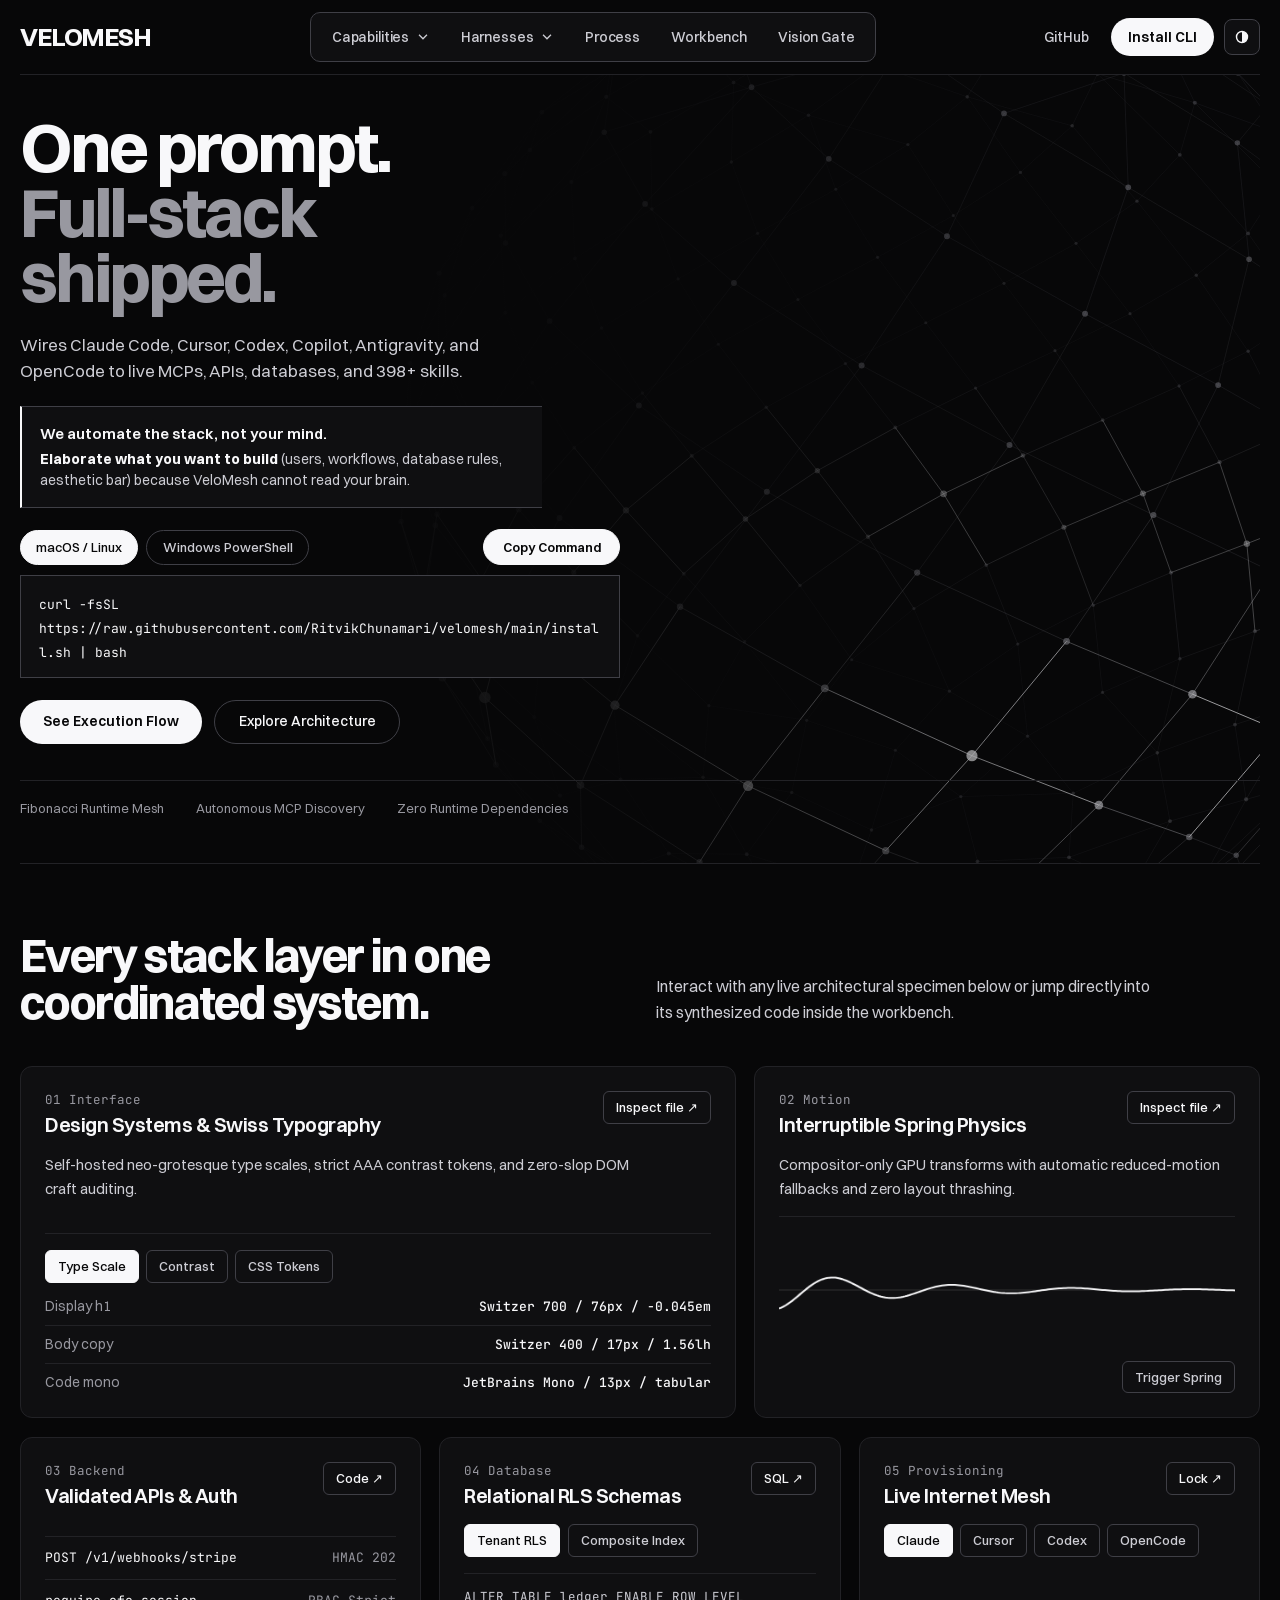
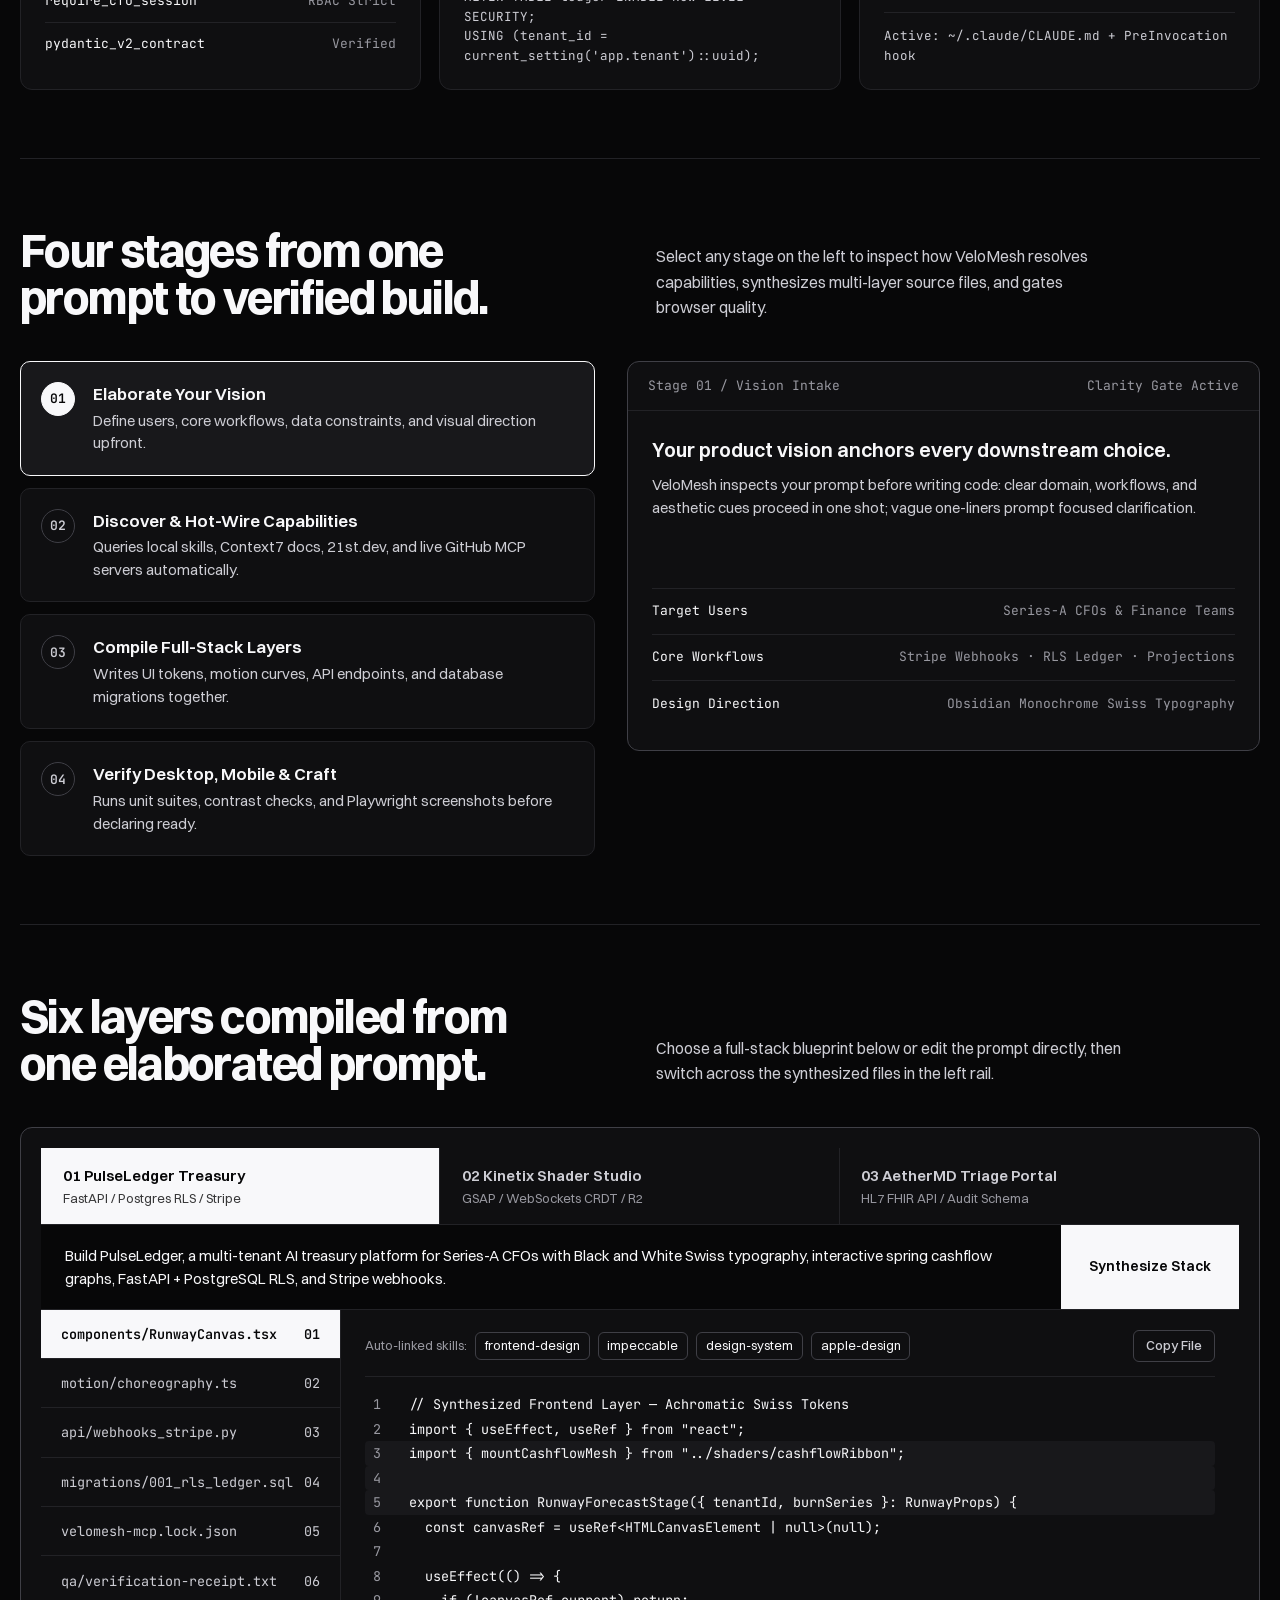
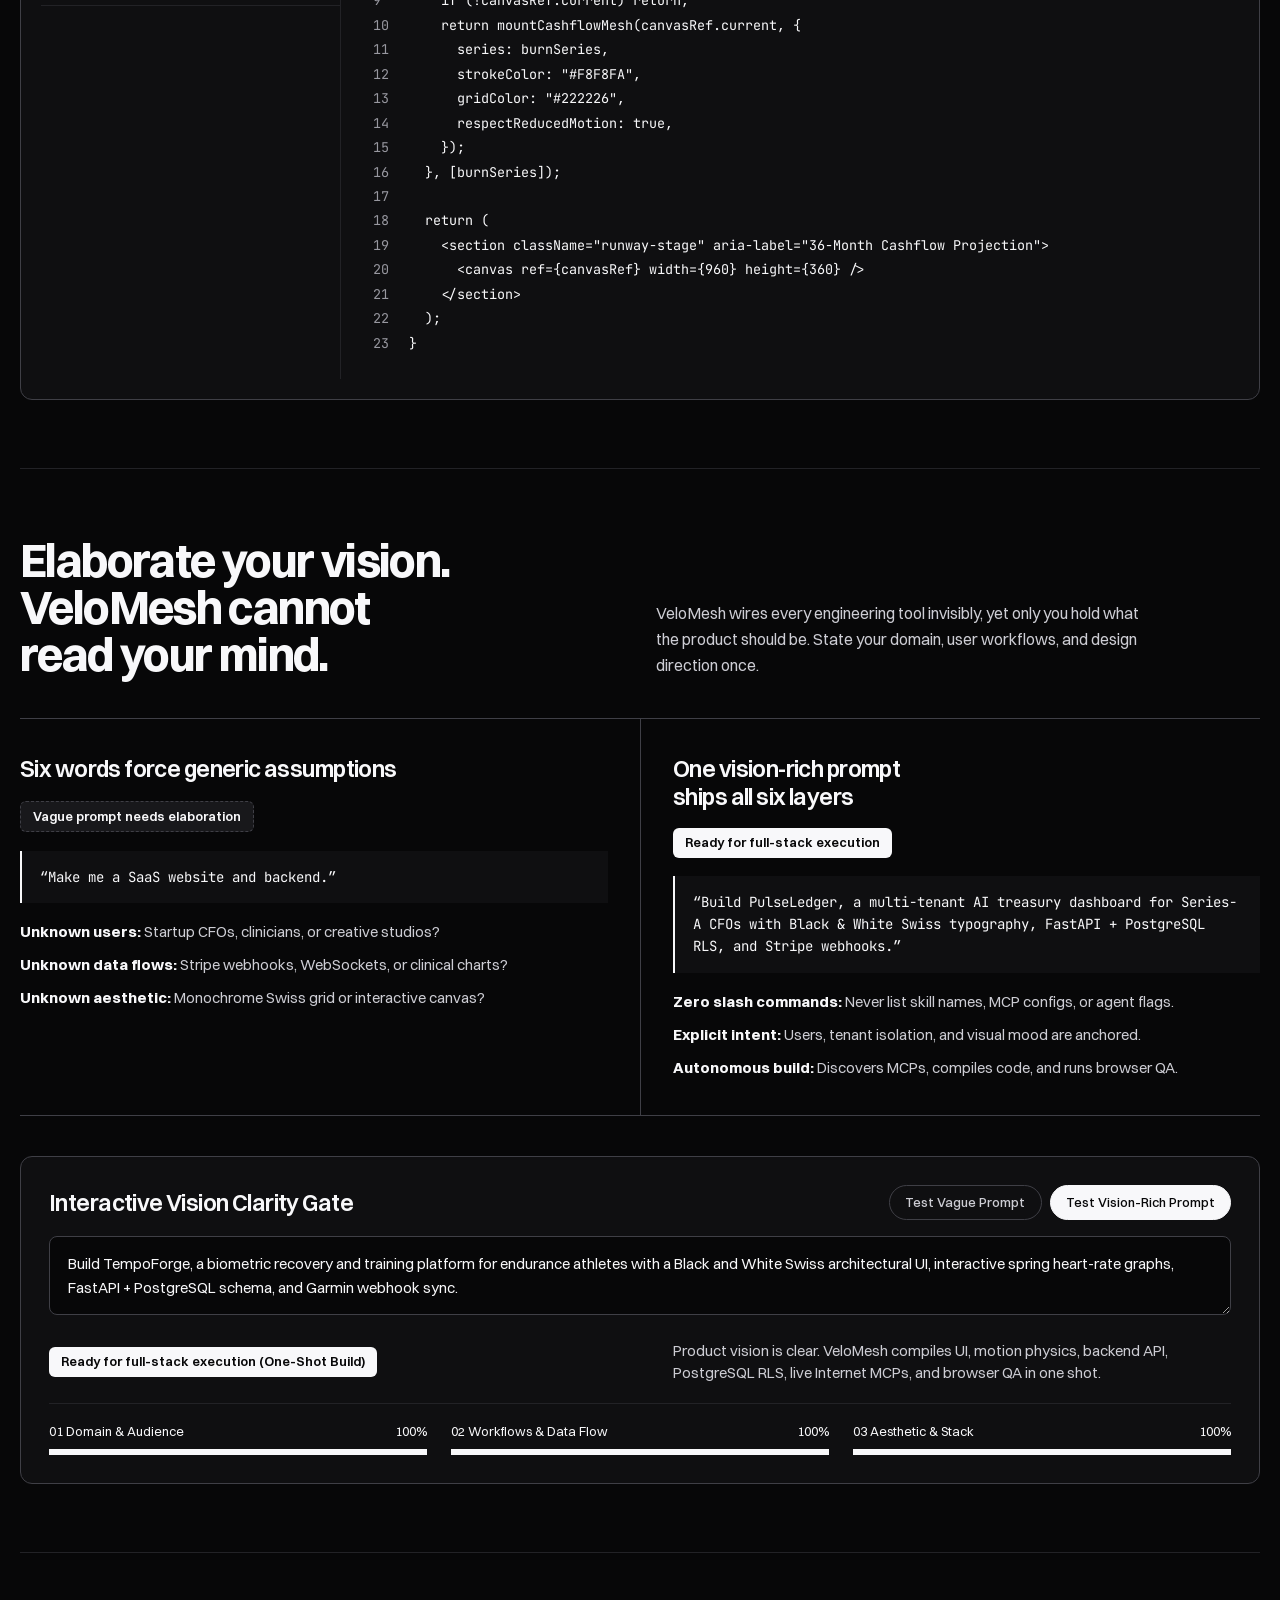
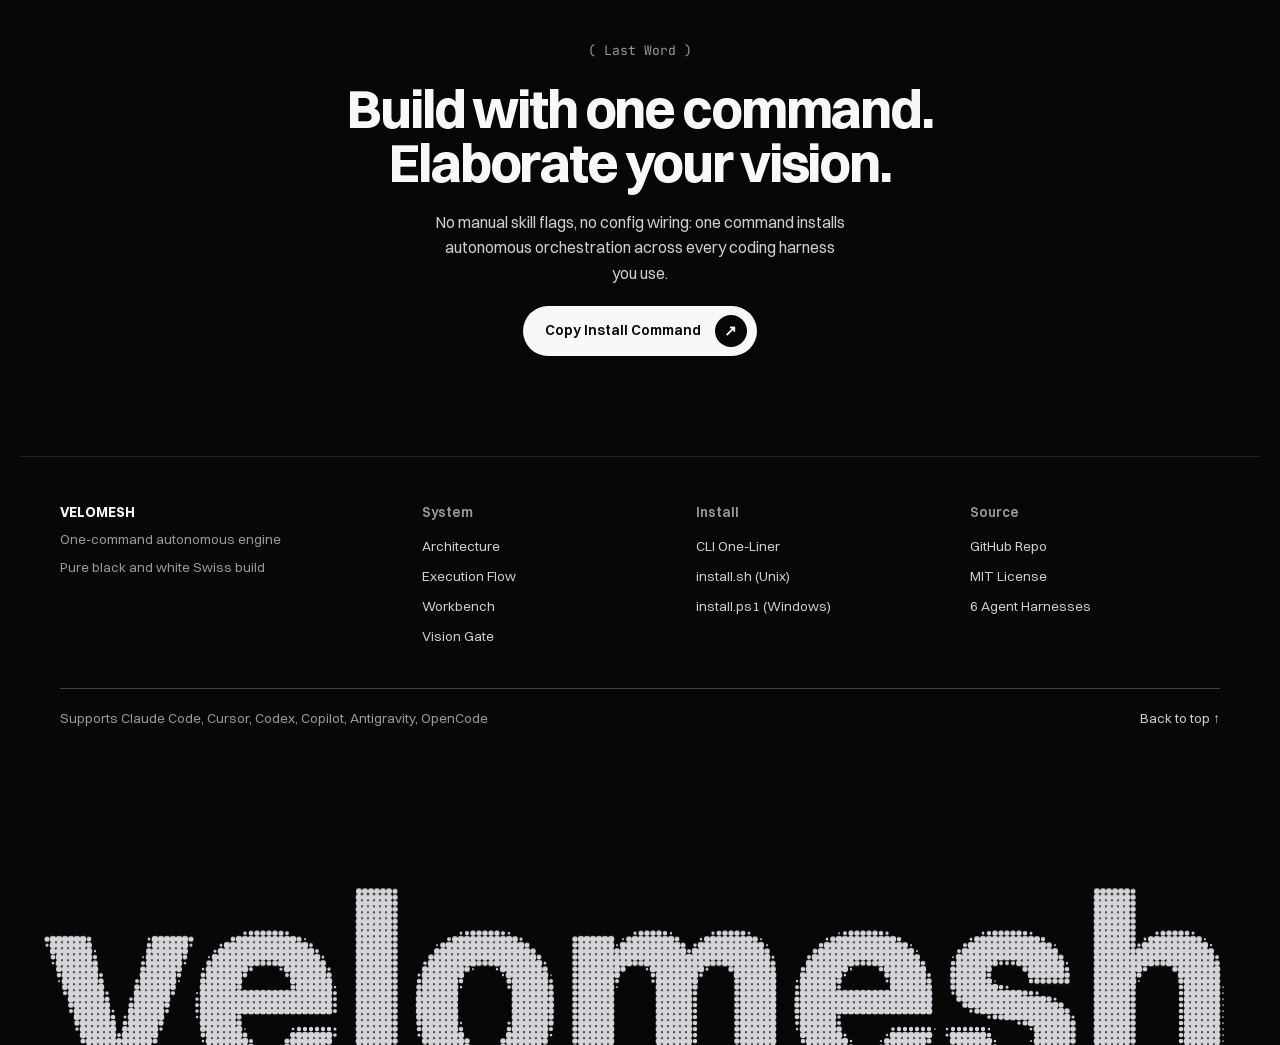
==== commit f1e600a8: "feat(web): overhaul to pure B&W Visual Haven 21st.dev Swiss architecture (remove Berger Fohr artifac" ====
--- a/docs/index.html
+++ b/docs/index.html
@@ -3,14 +3,14 @@
 <head>
   <meta charset="UTF-8" />
   <meta name="viewport" content="width=device-width, initial-scale=1.0" />
-  <title>VeloMesh: One-Prompt Full-Stack &amp; Autonomous Internet Capability Engine</title>
-  <meta name="description" content="Build websites, full-stack products, backends, frontends, and PostgreSQL databases from one elaborated prompt. Autonomous MCP, API, skill, and subagent provisioning across Claude Code, Cursor, Codex, Copilot, Antigravity, and OpenCode." />
-  <meta name="theme-color" content="#08080a" />
+  <title>VeloMesh: One-Prompt Full-Stack &amp; Autonomous Capability Engine</title>
+  <meta name="description" content="Build complete frontends, backends, PostgreSQL schemas, and verified web apps from one elaborated prompt across Claude Code, Cursor, Codex, Copilot, Antigravity, and OpenCode." />
+  <meta name="theme-color" content="#070708" />
   <link rel="canonical" href="https://ritvikchunamari.github.io/velomesh/" />
 
   <meta property="og:type" content="website" />
-  <meta property="og:title" content="VeloMesh — One Prompt. Full-Stack Software." />
-  <meta property="og:description" content="Elaborate your product vision once. VeloMesh autonomously discovers and wires the skills, MCP servers, APIs, database schemas, and QA agents to build it end-to-end." />
+  <meta property="og:title" content="VeloMesh: One Prompt. Full-Stack Shipped." />
+  <meta property="og:description" content="Elaborate your product vision once. VeloMesh autonomously discovers and wires skills, MCP servers, APIs, schemas, and browser QA." />
   <meta property="og:url" content="https://ritvikchunamari.github.io/velomesh/" />
 
   <link rel="preconnect" href="https://fonts.googleapis.com" />
@@ -22,7 +22,7 @@
   <a href="#main-content" class="skip-link">Skip to main content</a>
 
   <div class="page-frame">
-    <!-- 21ST.DEV SWISS NAVBAR & ACCESSIBLE DROPDOWN MENUS (Adapted from Navbar Section 2 + Rich Navigation Menu + Navbar with Dropdowns) -->
+    <!-- 21ST.DEV SWISS NAVBAR & DROPDOWN MENUS -->
     <header class="swiss-navbar" id="site-navbar">
       <a href="#top" class="nav-wordmark-link" aria-label="VeloMesh Home" translate="no">
         <span class="nav-wordmark-text">VELOMESH</span>
@@ -55,7 +55,7 @@
                         <svg width="16" height="16" viewBox="0 0 16 16" fill="none"><rect x="1.5" y="2.5" width="13" height="11" stroke="currentColor" stroke-width="1.4"/><line x1="1.5" y1="6" x2="14.5" y2="6" stroke="currentColor" stroke-width="1.4"/><line x1="6" y1="6" x2="6" y2="13.5" stroke="currentColor" stroke-width="1.4"/></svg>
                       </span>
                       <span class="dropdown-copy">
-                        <strong class="dropdown-title">Frontend &amp; Swiss UI</strong>
+                        <strong class="dropdown-title">Frontend &amp; Design Systems</strong>
                         <span class="dropdown-desc">Typographic grids, tokens, and responsive craft.</span>
                       </span>
                     </a>
@@ -65,8 +65,8 @@
                         <svg width="16" height="16" viewBox="0 0 16 16" fill="none"><path d="M2 12C5.5 12 4.5 4 8 4C11.5 4 10.5 12 14 12" stroke="currentColor" stroke-width="1.4" stroke-linecap="square"/></svg>
                       </span>
                       <span class="dropdown-copy">
-                        <strong class="dropdown-title">GSAP &amp; Canvas Motion</strong>
-                        <span class="dropdown-desc">Reduced-motion choreography and shader stages.</span>
+                        <strong class="dropdown-title">Physics &amp; Motion</strong>
+                        <span class="dropdown-desc">Spring waveforms and reduced-motion guards.</span>
                       </span>
                     </a>
 
@@ -76,7 +76,7 @@
                       </span>
                       <span class="dropdown-copy">
                         <strong class="dropdown-title">APIs, Auth &amp; Schemas</strong>
-                        <span class="dropdown-desc">Strict validation, PostgreSQL RLS, and migrations.</span>
+                        <span class="dropdown-desc">Strict contracts, PostgreSQL RLS, migrations.</span>
                       </span>
                     </a>
 
@@ -85,22 +85,32 @@
                         <svg width="16" height="16" viewBox="0 0 16 16" fill="none"><circle cx="8" cy="8" r="5.5" stroke="currentColor" stroke-width="1.4"/><path d="M2.5 8H13.5M8 2.5C9.6 4.2 9.6 11.8 8 13.5M8 2.5C6.4 4.2 6.4 11.8 8 13.5" stroke="currentColor" stroke-width="1.2"/></svg>
                       </span>
                       <span class="dropdown-copy">
-                        <strong class="dropdown-title">Live Internet Discovery</strong>
-                        <span class="dropdown-desc">Fetches missing MCP servers, APIs, and SDKs live.</span>
+                        <strong class="dropdown-title">Live Web Discovery</strong>
+                        <span class="dropdown-desc">Provisions missing MCP servers and SDKs live.</span>
                       </span>
                     </a>
                   </div>
                 </div>
 
                 <div class="dropdown-group dropdown-group-side">
-                  <div class="dropdown-group-title">Inspect &amp; Verify</div>
-                  <a href="#works-index" class="dropdown-item" data-nav-close>
+                  <div class="dropdown-group-title">Explore Platform</div>
+                  <a href="#architecture-bento" class="dropdown-item" data-nav-close>
                     <span class="dropdown-icon" aria-hidden="true">
-                      <svg width="16" height="16" viewBox="0 0 16 16" fill="none"><rect x="2" y="2" width="5" height="5" stroke="currentColor" stroke-width="1.4"/><rect x="9" y="2" width="5" height="5" stroke="currentColor" stroke-width="1.4"/><rect x="2" y="9" width="5" height="5" stroke="currentColor" stroke-width="1.4"/><rect x="9" y="9" width="5" height="5" stroke="currentColor" stroke-width="1.4"/></svg>
+                      <svg width="16" height="16" viewBox="0 0 16 16" fill="none"><rect x="2" y="2" width="5" height="5" stroke="currentColor" stroke-width="1.4"/><rect x="9" y="2" width="5" height="5" stroke="currentColor" stroke-width="1.4"/><rect x="2" y="9" width="12" height="5" stroke="currentColor" stroke-width="1.4"/></svg>
                     </span>
                     <span class="dropdown-copy">
-                      <strong class="dropdown-title">Capability Archive</strong>
-                      <span class="dropdown-desc">Filter all six stack disciplines and grid geometry.</span>
+                      <strong class="dropdown-title">Architecture Matrix</strong>
+                      <span class="dropdown-desc">Interactive live preview of all stack layers.</span>
+                    </span>
+                  </a>
+
+                  <a href="#execution-flow" class="dropdown-item" data-nav-close>
+                    <span class="dropdown-icon" aria-hidden="true">
+                      <svg width="16" height="16" viewBox="0 0 16 16" fill="none"><path d="M3 4H13M3 8H13M3 12H9" stroke="currentColor" stroke-width="1.4" stroke-linecap="square"/></svg>
+                    </span>
+                    <span class="dropdown-copy">
+                      <strong class="dropdown-title">Execution Pipeline</strong>
+                      <span class="dropdown-desc">Step-by-step compilation from one prompt.</span>
                     </span>
                   </a>
 
@@ -110,17 +120,7 @@
                     </span>
                     <span class="dropdown-copy">
                       <strong class="dropdown-title">Vision Clarity Gate</strong>
-                      <span class="dropdown-desc">Test prompt readiness before building.</span>
-                    </span>
-                  </a>
-
-                  <a href="#workbench" class="dropdown-item" data-jump-layer="qa" data-nav-close>
-                    <span class="dropdown-icon" aria-hidden="true">
-                      <svg width="16" height="16" viewBox="0 0 16 16" fill="none"><path d="M3 8.5L6.5 12L13 4.5" stroke="currentColor" stroke-width="1.5" stroke-linecap="square"/></svg>
-                    </span>
-                    <span class="dropdown-copy">
-                      <strong class="dropdown-title">Autonomous Browser QA</strong>
-                      <span class="dropdown-desc">Playwright, contrast, and anti-slop gates.</span>
+                      <span class="dropdown-desc">Score prompt clarity before generation.</span>
                     </span>
                   </a>
                 </div>
@@ -152,7 +152,7 @@
                   </span>
                   <span class="dropdown-copy">
                     <strong class="dropdown-title">Claude Code &amp; Cursor</strong>
-                    <span class="dropdown-desc">Auto-wired via CLAUDE.md and .cursor/rules on install.</span>
+                    <span class="dropdown-desc">Auto-wired via CLAUDE.md and .cursor/rules.</span>
                   </span>
                 </a>
                 <a href="#install-section" class="dropdown-item" data-nav-close>
@@ -161,7 +161,7 @@
                   </span>
                   <span class="dropdown-copy">
                     <strong class="dropdown-title">OpenAI Codex &amp; Copilot</strong>
-                    <span class="dropdown-desc">Injects AGENTS.md and instruction hooks automatically.</span>
+                    <span class="dropdown-desc">Injects AGENTS.md and instruction hooks.</span>
                   </span>
                 </a>
                 <a href="#install-section" class="dropdown-item" data-nav-close>
@@ -170,13 +170,14 @@
                   </span>
                   <span class="dropdown-copy">
                     <strong class="dropdown-title">Antigravity &amp; OpenCode</strong>
-                    <span class="dropdown-desc">Always-on skill routing with zero prompt flags needed.</span>
+                    <span class="dropdown-desc">Persistent autonomous skill routing active.</span>
                   </span>
                 </a>
               </div>
             </div>
           </li>
 
+          <li><a href="#execution-flow" class="nav-direct-link">Process</a></li>
           <li><a href="#workbench" class="nav-direct-link">Workbench</a></li>
           <li><a href="#vision-spec" class="nav-direct-link">Vision Gate</a></li>
         </ul>
@@ -185,17 +186,23 @@
       <div class="nav-actions">
         <a href="https://github.com/RitvikChunamari/velomesh" target="_blank" rel="noopener" class="nav-github-link">GitHub</a>
         <a href="#install-section" class="nav-cta-btn">Install CLI</a>
-        <button type="button" id="theme-toggle-btn" class="primitive-btn primitive-circle" aria-label="Toggle black and white contrast polarity" title="Switch Polarity (Black / White)">
-          <span class="primitive-circle-dot" aria-hidden="true"></span>
+        <button type="button" id="theme-toggle-btn" class="nav-icon-btn" aria-label="Switch black and white theme polarity" title="Switch Polarity">
+          <svg width="16" height="16" viewBox="0 0 16 16" fill="none" aria-hidden="true">
+            <circle cx="8" cy="8" r="5.5" stroke="currentColor" stroke-width="1.4"/>
+            <path d="M8 2.5A5.5 5.5 0 0 1 8 13.5Z" fill="currentColor"/>
+          </svg>
         </button>
-        <button type="button" id="drawer-open-btn" class="primitive-btn primitive-square nav-mobile-trigger" aria-label="Open navigation menu" aria-expanded="false" aria-controls="bf-menu-drawer" title="Open Navigation Menu">
-          <span class="primitive-square-bar" aria-hidden="true"></span>
+        <button type="button" id="drawer-open-btn" class="nav-icon-btn nav-mobile-trigger" aria-label="Open navigation menu" aria-expanded="false" aria-controls="mobile-nav-drawer" title="Menu">
+          <svg width="16" height="16" viewBox="0 0 16 16" fill="none" aria-hidden="true">
+            <line x1="2.5" y1="5.5" x2="13.5" y2="5.5" stroke="currentColor" stroke-width="1.5"/>
+            <line x1="2.5" y1="10.5" x2="13.5" y2="10.5" stroke="currentColor" stroke-width="1.5"/>
+          </svg>
         </button>
       </div>
     </header>
 
     <main id="main-content">
-      <!-- 21ST.DEV LATTICE HERO + HERO MINIMALISM SWISS ARCHITECTURAL FRAME (NO EMBLEM) -->
+      <!-- 21ST.DEV LATTICE HERO (MONOCHROME BLACK & WHITE) -->
       <section class="lattice-hero" aria-label="VeloMesh Overview">
         <canvas id="lattice-mesh-canvas" class="lattice-canvas" aria-hidden="true"></canvas>
         <div class="lattice-scrim" aria-hidden="true"></div>
@@ -204,11 +211,11 @@
           <div class="hero-copy-col">
             <h1 class="hero-headline">
               One prompt.
-              <span class="hero-headline-red">Full-stack shipped.</span>
+              <span class="hero-headline-muted">Full-stack shipped.</span>
             </h1>
 
             <p class="hero-description">
-              Wires <strong>Claude Code, Cursor, Codex, Copilot, Antigravity, and OpenCode</strong> to live MCPs, APIs, databases, and 398+ skills.
+              Wires Claude Code, Cursor, Codex, Copilot, Antigravity, and OpenCode to live MCPs, APIs, databases, and 398+ skills.
             </p>
 
             <aside class="vision-callout-rule" aria-label="Vision Elaboration Rule">
@@ -224,7 +231,7 @@
                   <button type="button" class="pill-outline-btn os-tab-btn active" role="tab" aria-selected="true" data-os="unix">macOS / Linux</button>
                   <button type="button" class="pill-outline-btn os-tab-btn" role="tab" aria-selected="false" data-os="windows">Windows PowerShell</button>
                 </div>
-                <button type="button" id="copy-install-btn" class="btn-red-solid">Copy Command</button>
+                <button type="button" id="copy-install-btn" class="btn-solid-contrast">Copy Command</button>
               </div>
               <div class="cmd-line-box">
                 <code id="install-cmd-code" class="cmd-line-code">curl -fsSL https://raw.githubusercontent.com/RitvikChunamari/velomesh/main/install.sh | bash</code>
@@ -233,8 +240,8 @@
             </div>
 
             <div class="hero-cta-row">
-              <a href="#vision-spec" class="hero-btn-primary">Test Vision Gate</a>
-              <a href="https://github.com/RitvikChunamari/velomesh" target="_blank" rel="noopener" class="hero-btn-secondary">View on GitHub</a>
+              <a href="#execution-flow" class="hero-btn-primary">See Execution Flow</a>
+              <a href="#architecture-bento" class="hero-btn-secondary">Explore Architecture</a>
             </div>
           </div>
 
@@ -246,182 +253,187 @@
         </div>
       </section>
 
-      <!-- BERGER FOHR OPEN HAIRLINE IDENTITY & CAPABILITY MATRIX (#works-index) -->
-      <section id="works-index" class="works-section" aria-label="Full-Stack Capability Archive">
-        <div class="works-filter-bar">
-          <div class="filter-dropdown-pills" role="group" aria-label="Filter Architecture Discipline">
-            <button type="button" class="pill-outline-btn filter-pill active" data-filter="all">All Layers</button>
-            <button type="button" class="pill-outline-btn filter-pill" data-filter="interface">Interface &amp; Motion</button>
-            <button type="button" class="pill-outline-btn filter-pill" data-filter="infrastructure">Backend, Data &amp; MCP</button>
-            <button type="button" class="pill-outline-btn filter-pill" data-filter="quality">Verification &amp; QA</button>
-          </div>
-          <span class="archive-spec-label">Open construction grid, six layer specimens</span>
-        </div>
-
-        <div id="works-grid" class="works-grid">
-          <!-- VM01: Frontend & 86 DESIGN.md -->
-          <article class="work-cell" data-category="interface" data-target-layer="frontend">
-            <span class="work-code">VM01</span>
-            <div class="work-stage">
-              <svg class="work-mark-svg" viewBox="0 0 120 120" fill="none" aria-hidden="true">
-                <rect x="16" y="22" width="88" height="20" fill="currentColor" />
-                <rect x="16" y="50" width="54" height="20" fill="currentColor" />
-                <rect x="78" y="50" width="26" height="48" fill="currentColor" />
-                <rect x="16" y="78" width="54" height="20" fill="currentColor" />
-              </svg>
-              <svg class="cell-grid-lines" viewBox="0 0 120 120" fill="none" aria-hidden="true">
-                <line x1="16" y1="12" x2="16" y2="108" stroke="var(--grid-overlay)" stroke-width="0.6" />
-                <line x1="70" y1="12" x2="70" y2="108" stroke="var(--grid-overlay-sub)" stroke-width="0.5" />
-                <line x1="78" y1="12" x2="78" y2="108" stroke="var(--grid-overlay)" stroke-width="0.6" />
-                <line x1="104" y1="12" x2="104" y2="108" stroke="var(--grid-overlay-sub)" stroke-width="0.5" />
-                <line x1="10" y1="22" x2="110" y2="22" stroke="var(--grid-overlay)" stroke-width="0.6" />
-                <line x1="10" y1="98" x2="110" y2="98" stroke="var(--grid-overlay-sub)" stroke-width="0.5" />
-              </svg>
-            </div>
-            <div class="work-meta-stack">
-              <span class="work-title">Interface &amp; Brand Systems</span>
-              <span class="work-attr">86 Reference DESIGN.md</span>
-              <span class="work-attr">Switzer / Tokens / Craft Gate</span>
-              <button type="button" class="work-action-link" data-jump-layer="frontend">View Blueprint</button>
+      <!-- 21ST.DEV BENTO GRID ARCHITECTURE MATRIX (REPLACES SYMBOL GRID) -->
+      <section id="architecture-bento" class="content-section" aria-label="Full-Stack Architecture Bento">
+        <div class="section-split-head">
+          <h2 class="section-heading">Every stack layer in one coordinated system.</h2>
+          <p class="section-subcopy">
+            Interact with any live architectural specimen below or jump directly into its synthesized code inside the workbench.
+          </p>
+        </div>
+
+        <div class="bento-grid" id="bento-board">
+          <!-- BENTO 01 (7 cols): Interactive Type & Token Contrast Specimen -->
+          <article class="bento-card bento-span-7">
+            <div class="bento-card-head">
+              <div>
+                <span class="bento-index">01 Interface</span>
+                <h3 class="bento-title">Design Systems &amp; Swiss Typography</h3>
+              </div>
+              <button type="button" class="bento-jump-btn" data-jump-layer="frontend">Inspect file ↗</button>
+            </div>
+            <p class="bento-desc">Self-hosted neo-grotesque type scales, strict AAA contrast tokens, and zero-slop DOM craft auditing.</p>
+
+            <div class="bento-specimen-box">
+              <div class="specimen-tabs" role="group" aria-label="Token Specimen Mode">
+                <button type="button" class="mini-tab-btn active" data-token-mode="scale">Type Scale</button>
+                <button type="button" class="mini-tab-btn" data-token-mode="contrast">Contrast</button>
+                <button type="button" class="mini-tab-btn" data-token-mode="tokens">CSS Tokens</button>
+              </div>
+              <div id="bento-token-preview" class="specimen-output">
+                <div class="specimen-row"><span>Display h1</span><strong>Switzer 700 / 76px / -0.045em</strong></div>
+                <div class="specimen-row"><span>Body copy</span><strong>Switzer 400 / 17px / 1.56lh</strong></div>
+                <div class="specimen-row"><span>Code mono</span><strong>JetBrains Mono / 13px / tabular</strong></div>
+              </div>
             </div>
           </article>
 
-          <!-- VM02: GSAP & 60fps Motion -->
-          <article class="work-cell" data-category="interface" data-target-layer="motion">
-            <span class="work-code">VM02</span>
-            <div class="work-stage">
-              <svg class="work-mark-svg" viewBox="0 0 120 120" fill="none" aria-hidden="true">
-                <circle cx="38" cy="60" r="24" fill="currentColor" />
-                <circle cx="66" cy="60" r="24" stroke="currentColor" stroke-width="10" />
-                <circle cx="92" cy="60" r="14" fill="currentColor" />
-              </svg>
-              <svg class="cell-grid-lines" viewBox="0 0 120 120" fill="none" aria-hidden="true">
-                <line x1="10" y1="60" x2="110" y2="60" stroke="var(--grid-overlay)" stroke-width="0.6" />
-                <line x1="38" y1="20" x2="38" y2="100" stroke="var(--grid-overlay-sub)" stroke-width="0.5" />
-                <line x1="66" y1="20" x2="66" y2="100" stroke="var(--grid-overlay)" stroke-width="0.6" />
-                <circle cx="66" cy="60" r="34" stroke="var(--grid-overlay-sub)" stroke-width="0.5" stroke-dasharray="2 2" />
-              </svg>
-            </div>
-            <div class="work-meta-stack">
-              <span class="work-title">Choreography &amp; WebGL Physics</span>
-              <span class="work-attr">GSAP 3 + Three.js</span>
-              <span class="work-attr">Reduced-Motion MatchMedia</span>
-              <button type="button" class="work-action-link" data-jump-layer="motion">View Blueprint</button>
+          <!-- BENTO 02 (5 cols): Interactive Physics Spring Waveform Canvas -->
+          <article class="bento-card bento-span-5">
+            <div class="bento-card-head">
+              <div>
+                <span class="bento-index">02 Motion</span>
+                <h3 class="bento-title">Interruptible Spring Physics</h3>
+              </div>
+              <button type="button" class="bento-jump-btn" data-jump-layer="motion">Inspect file ↗</button>
+            </div>
+            <p class="bento-desc">Compositor-only GPU transforms with automatic reduced-motion fallbacks and zero layout thrashing.</p>
+
+            <div class="bento-canvas-wrap">
+              <canvas id="bento-spring-canvas" width="420" height="140" aria-label="Damped spring physics curve"></canvas>
+              <button type="button" id="bento-impulse-btn" class="mini-tab-btn bento-impulse-btn">Trigger Spring</button>
             </div>
           </article>
 
-          <!-- VM03: Backend API & Security -->
-          <article class="work-cell" data-category="infrastructure" data-target-layer="backend">
-            <span class="work-code">VM03</span>
-            <div class="work-stage">
-              <svg class="work-mark-svg" viewBox="0 0 120 120" fill="none" aria-hidden="true">
-                <path fill="currentColor" d="M18 26 H102 V44 H54 V54 H102 V72 H38 V82 H102 V100 H18 V62 H66 V52 H18 Z"/>
-              </svg>
-              <svg class="cell-grid-lines" viewBox="0 0 120 120" fill="none" aria-hidden="true">
-                <rect x="18" y="26" width="84" height="74" stroke="var(--grid-overlay)" stroke-width="0.6" />
-                <line x1="12" y1="54" x2="108" y2="54" stroke="var(--grid-overlay)" stroke-width="0.5" />
-                <line x1="12" y1="72" x2="108" y2="72" stroke="var(--grid-overlay-sub)" stroke-width="0.5" />
-              </svg>
-            </div>
-            <div class="work-meta-stack">
-              <span class="work-title">Backend Services &amp; Security</span>
-              <span class="work-attr">FastAPI / Node / Auth</span>
-              <span class="work-attr">HMAC Webhooks / RBAC</span>
-              <button type="button" class="work-action-link" data-jump-layer="backend">View Blueprint</button>
-            </div>
+          <!-- BENTO 03 (4 cols): Backend APIs & Validation -->
+          <article class="bento-card bento-span-4">
+            <div class="bento-card-head">
+              <div>
+                <span class="bento-index">03 Backend</span>
+                <h3 class="bento-title">Validated APIs &amp; Auth</h3>
+              </div>
+              <button type="button" class="bento-jump-btn" data-jump-layer="backend">Code ↗</button>
+            </div>
+            <ul class="bento-metric-list">
+              <li><span>POST /v1/webhooks/stripe</span><span>HMAC 202</span></li>
+              <li><span>require_cfo_session</span><span>RBAC Strict</span></li>
+              <li><span>pydantic_v2_contract</span><span>Verified</span></li>
+            </ul>
           </article>
 
-          <!-- VM04: PostgreSQL RLS Schema -->
-          <article class="work-cell" data-category="infrastructure" data-target-layer="database">
-            <span class="work-code">VM04</span>
-            <div class="work-stage">
-              <svg class="work-mark-svg" viewBox="0 0 120 120" fill="none" aria-hidden="true">
-                <rect x="20" y="22" width="80" height="20" rx="10" fill="currentColor" />
-                <rect x="20" y="50" width="80" height="20" rx="10" fill="currentColor" />
-                <rect x="20" y="78" width="80" height="20" rx="10" fill="currentColor" />
-              </svg>
-              <svg class="cell-grid-lines" viewBox="0 0 120 120" fill="none" aria-hidden="true">
-                <line x1="60" y1="12" x2="60" y2="108" stroke="var(--grid-overlay)" stroke-width="0.6" />
-                <line x1="20" y1="16" x2="20" y2="104" stroke="var(--grid-overlay-sub)" stroke-width="0.5" />
-                <line x1="100" y1="16" x2="100" y2="104" stroke="var(--grid-overlay-sub)" stroke-width="0.5" />
-              </svg>
-            </div>
-            <div class="work-meta-stack">
-              <span class="work-title">Relational Schemas &amp; Migrations</span>
-              <span class="work-attr">PostgreSQL 16 / Prisma</span>
-              <span class="work-attr">Row-Level Tenant Isolation</span>
-              <button type="button" class="work-action-link" data-jump-layer="database">View Blueprint</button>
-            </div>
+          <!-- BENTO 04 (4 cols): PostgreSQL RLS Switcher -->
+          <article class="bento-card bento-span-4">
+            <div class="bento-card-head">
+              <div>
+                <span class="bento-index">04 Database</span>
+                <h3 class="bento-title">Relational RLS Schemas</h3>
+              </div>
+              <button type="button" class="bento-jump-btn" data-jump-layer="database">SQL ↗</button>
+            </div>
+            <div class="rls-toggle-row" role="group" aria-label="Database Isolation Mode">
+              <button type="button" class="mini-tab-btn active" data-rls-mode="rls">Tenant RLS</button>
+              <button type="button" class="mini-tab-btn" data-rls-mode="index">Composite Index</button>
+            </div>
+            <pre id="bento-sql-preview" class="mini-code-snippet">ALTER TABLE ledger ENABLE ROW LEVEL SECURITY;
+USING (tenant_id = current_setting('app.tenant')::uuid);</pre>
           </article>
 
-          <!-- VM05: Live Internet MCP Discovery -->
-          <article class="work-cell" data-category="infrastructure" data-target-layer="mcp">
-            <span class="work-code">VM05</span>
-            <div class="work-stage">
-              <svg class="work-mark-svg" viewBox="0 0 120 120" fill="none" aria-hidden="true">
-                <path fill="currentColor" d="M22 22 H52 V52 H22 Z M68 22 H98 V52 H68 Z M45 68 H75 V98 H45 Z"/>
-                <path stroke="currentColor" stroke-width="10" d="M37 46 L60 72 L83 46"/>
-              </svg>
-              <svg class="cell-grid-lines" viewBox="0 0 120 120" fill="none" aria-hidden="true">
-                <line x1="37" y1="16" x2="60" y2="104" stroke="var(--grid-overlay)" stroke-width="0.6" />
-                <line x1="83" y1="16" x2="60" y2="104" stroke="var(--grid-overlay)" stroke-width="0.6" />
-                <rect x="22" y="22" width="76" height="76" stroke="var(--grid-overlay-sub)" stroke-width="0.5" />
-              </svg>
-            </div>
-            <div class="work-meta-stack">
-              <span class="work-title">Autonomous Internet Provisioning</span>
-              <span class="work-attr">GitHub MCP / API / Agent</span>
-              <span class="work-attr">On-the-Fly Wrapper Synthesis</span>
-              <button type="button" class="work-action-link" data-jump-layer="mcp">View Blueprint</button>
-            </div>
+          <!-- BENTO 05 (4 cols): Live Internet Discovery Harness Switcher -->
+          <article class="bento-card bento-span-4">
+            <div class="bento-card-head">
+              <div>
+                <span class="bento-index">05 Provisioning</span>
+                <h3 class="bento-title">Live Internet Mesh</h3>
+              </div>
+              <button type="button" class="bento-jump-btn" data-jump-layer="mcp">Lock ↗</button>
+            </div>
+            <div class="harness-chip-row" role="group" aria-label="Inspect Agent Target">
+              <button type="button" class="mini-tab-btn active" data-harness-target="claude">Claude</button>
+              <button type="button" class="mini-tab-btn" data-harness-target="cursor">Cursor</button>
+              <button type="button" class="mini-tab-btn" data-harness-target="codex">Codex</button>
+              <button type="button" class="mini-tab-btn" data-harness-target="opencode">OpenCode</button>
+            </div>
+            <p id="bento-harness-path" class="mini-code-snippet">Active: ~/.claude/CLAUDE.md + PreInvocation hook</p>
           </article>
-
-          <!-- VM06: TDD & Multi-Viewport QA -->
-          <article class="work-cell" data-category="quality" data-target-layer="qa">
-            <span class="work-code">VM06</span>
-            <div class="work-stage">
-              <svg class="work-mark-svg" viewBox="0 0 120 120" fill="none" aria-hidden="true">
-                <path fill="currentColor" d="M20 62 L32 50 L50 68 L88 30 L100 42 L50 92 Z"/>
-                <rect x="20" y="96" width="80" height="8" fill="currentColor" />
-              </svg>
-              <svg class="cell-grid-lines" viewBox="0 0 120 120" fill="none" aria-hidden="true">
-                <line x1="20" y1="62" x2="100" y2="62" stroke="var(--grid-overlay-sub)" stroke-width="0.5" />
-                <line x1="50" y1="16" x2="50" y2="108" stroke="var(--grid-overlay)" stroke-width="0.6" />
-                <line x1="16" y1="100" x2="104" y2="20" stroke="var(--grid-overlay-sub)" stroke-width="0.5" />
-              </svg>
-            </div>
-            <div class="work-meta-stack">
-              <span class="work-title">TDD &amp; Anti-Slop Browser QA</span>
-              <span class="work-attr">Playwright / Pytest / Node Test</span>
-              <span class="work-attr">impeccable + WCAG 2.2 AA</span>
-              <button type="button" class="work-action-link" data-jump-layer="qa">View Blueprint</button>
-            </div>
-          </article>
         </div>
       </section>
 
-      <!-- SECTION 2: MULTI-FILE FULL-STACK WORKBENCH (#workbench) -->
+      <!-- 21ST.DEV FEATURE SECTION / PROCESS TIMELINE SHOWCASE (id: 1368 + 26902) -->
+      <section id="execution-flow" class="content-section" aria-label="Autonomous Execution Pipeline">
+        <div class="section-split-head">
+          <h2 class="section-heading">Four stages from one prompt to verified build.</h2>
+          <p class="section-subcopy">
+            Select any stage on the left to inspect how VeloMesh resolves capabilities, synthesizes multi-layer source files, and gates browser quality.
+          </p>
+        </div>
+
+        <div class="flow-split">
+          <div class="flow-steps" role="tablist" aria-label="Execution Stages">
+            <button type="button" class="flow-step-btn active" role="tab" aria-selected="true" data-flow-step="0">
+              <span class="flow-step-num">01</span>
+              <span class="flow-step-text">
+                <strong>Elaborate Your Vision</strong>
+                <span>Define users, core workflows, data constraints, and visual direction upfront.</span>
+              </span>
+            </button>
+
+            <button type="button" class="flow-step-btn" role="tab" aria-selected="false" data-flow-step="1">
+              <span class="flow-step-num">02</span>
+              <span class="flow-step-text">
+                <strong>Discover &amp; Hot-Wire Capabilities</strong>
+                <span>Queries local skills, Context7 docs, 21st.dev, and live GitHub MCP servers automatically.</span>
+              </span>
+            </button>
+
+            <button type="button" class="flow-step-btn" role="tab" aria-selected="false" data-flow-step="2">
+              <span class="flow-step-num">03</span>
+              <span class="flow-step-text">
+                <strong>Compile Full-Stack Layers</strong>
+                <span>Writes UI tokens, motion curves, API endpoints, and database migrations together.</span>
+              </span>
+            </button>
+
+            <button type="button" class="flow-step-btn" role="tab" aria-selected="false" data-flow-step="3">
+              <span class="flow-step-num">04</span>
+              <span class="flow-step-text">
+                <strong>Verify Desktop, Mobile &amp; Craft</strong>
+                <span>Runs unit suites, contrast checks, and Playwright screenshots before declaring ready.</span>
+              </span>
+            </button>
+          </div>
+
+          <div class="flow-stage-panel" aria-live="polite">
+            <div class="flow-stage-bar">
+              <span id="flow-stage-tag">Stage 01 / Vision Intake</span>
+              <span id="flow-stage-status">Clarity Gate Active</span>
+            </div>
+            <div id="flow-stage-body" class="flow-stage-body"></div>
+          </div>
+        </div>
+      </section>
+
+      <!-- SECTION 3: LINE-NUMBERED MULTI-FILE WORKBENCH (21st.dev Code Block 36502 Inspired) -->
       <section id="workbench" class="content-section">
         <div class="section-split-head">
           <h2 class="section-heading">Six layers compiled from one elaborated prompt.</h2>
           <p class="section-subcopy">
-            Choose a full-stack blueprint below or edit the prompt directly, then switch through the synthesized files in the left rail to inspect how VeloMesh composes UI, motion, backend APIs, database DDL, Internet MCPs, and&nbsp;QA.
+            Choose a full-stack blueprint below or edit the prompt directly, then switch across the synthesized files in the left rail.
           </p>
         </div>
 
         <div class="workbench-frame">
           <div class="workbench-presets" role="group" aria-label="Full-Stack Product Blueprints">
             <button type="button" class="preset-btn active" data-blueprint="treasury">
-              <span>01 PulseLedger CFO Treasury</span>
+              <span>01 PulseLedger Treasury</span>
               <span class="preset-meta">FastAPI / Postgres RLS / Stripe</span>
             </button>
             <button type="button" class="preset-btn" data-blueprint="webglStudio">
-              <span>02 Kinetix WebGL Shader Studio</span>
-              <span class="preset-meta">GSAP 60fps / WebSockets CRDT</span>
+              <span>02 Kinetix Shader Studio</span>
+              <span class="preset-meta">GSAP / WebSockets CRDT / R2</span>
             </button>
             <button type="button" class="preset-btn" data-blueprint="clinical">
-              <span>03 AetherMD HIPAA Triage</span>
-              <span class="preset-meta">HL7 FHIR API / Audit DB</span>
+              <span>03 AetherMD Triage Portal</span>
+              <span class="preset-meta">HL7 FHIR API / Audit Schema</span>
             </button>
           </div>
 
@@ -459,19 +471,22 @@
             </div>
 
             <div class="code-panel" role="tabpanel">
-              <div id="active-skills-strip" class="skills-row"></div>
+              <div class="code-panel-topbar">
+                <div id="active-skills-strip" class="skills-row"></div>
+                <button type="button" id="copy-file-btn" class="mini-tab-btn">Copy File</button>
+              </div>
               <pre id="workbench-code-output" class="code-view"></pre>
             </div>
           </div>
         </div>
       </section>
 
-      <!-- SECTION 3: VISION ELABORATION SPEC ("CANNOT READ YOUR MIND") -->
+      <!-- SECTION 4: VISION ELABORATION SPEC ("CANNOT READ YOUR MIND") -->
       <section id="vision-spec" class="content-section">
         <div class="section-split-head">
           <h2 class="section-heading">Elaborate your vision. VeloMesh cannot read your mind.</h2>
           <p class="section-subcopy">
-            VeloMesh wires 100% of your engineering tools invisibly. <strong>Yet only you hold what the product should be.</strong> State your domain, user workflows, and visual expectations once instead of getting generic&nbsp;assumptions.
+            VeloMesh wires every engineering tool invisibly, yet only you hold what the product should be. State your domain, user workflows, and design direction once.
           </p>
         </div>
 
@@ -483,14 +498,14 @@
             <ul class="bullet-list">
               <li><strong>Unknown users:</strong> Startup CFOs, clinicians, or creative studios?</li>
               <li><strong>Unknown data flows:</strong> Stripe webhooks, WebSockets, or clinical charts?</li>
-              <li><strong>Unknown aesthetic:</strong> Obsidian Swiss grid or interactive WebGL?</li>
+              <li><strong>Unknown aesthetic:</strong> Monochrome Swiss grid or interactive canvas?</li>
             </ul>
           </div>
 
           <div class="vision-col">
             <h3 class="col-title">One vision-rich prompt ships all six layers</h3>
             <span class="verdict-chip chip-pass">Ready for full-stack execution</span>
-            <div class="quote-box">“Build PulseLedger, a multi-tenant AI treasury dashboard for Series-A CFOs with Black Swiss typography, WebGL forecasting, FastAPI + PostgreSQL RLS, and Stripe webhooks.”</div>
+            <div class="quote-box">“Build PulseLedger, a multi-tenant AI treasury dashboard for Series-A CFOs with Black &amp; White Swiss typography, FastAPI + PostgreSQL RLS, and Stripe webhooks.”</div>
             <ul class="bullet-list">
               <li><strong>Zero slash commands:</strong> Never list skill names, MCP configs, or agent flags.</li>
               <li><strong>Explicit intent:</strong> Users, tenant isolation, and visual mood are anchored.</li>
@@ -504,11 +519,11 @@
             <h3 class="col-title">Interactive Vision Clarity Gate</h3>
             <div class="pill-switch">
               <button type="button" class="pill-outline-btn gate-sample-btn" data-sample="build a fitness app">Test Vague Prompt</button>
-              <button type="button" class="pill-outline-btn gate-sample-btn active" data-sample="Build TempoForge, a biometric recovery and training platform for endurance athletes with a Black Swiss architectural UI, interactive GSAP heart-rate variability graphs, FastAPI + PostgreSQL time-series schema, and Garmin webhook sync.">Test Vision-Rich Prompt</button>
-            </div>
-          </div>
-
-          <textarea id="live-vision-input" class="gate-input" rows="2" aria-label="Evaluate prompt clarity against VeloMesh Vision Gate">Build TempoForge, a biometric recovery and training platform for endurance athletes with a Black Swiss architectural UI, interactive GSAP heart-rate variability graphs, FastAPI + PostgreSQL time-series schema, and Garmin webhook sync.</textarea>
+              <button type="button" class="pill-outline-btn gate-sample-btn active" data-sample="Build TempoForge, a biometric recovery and training platform for endurance athletes with a Black and White Swiss architectural UI, interactive spring heart-rate graphs, FastAPI + PostgreSQL schema, and Garmin webhook sync.">Test Vision-Rich Prompt</button>
+            </div>
+          </div>
+
+          <textarea id="live-vision-input" class="gate-input" rows="2" aria-label="Evaluate prompt clarity against VeloMesh Vision Gate">Build TempoForge, a biometric recovery and training platform for endurance athletes with a Black and White Swiss architectural UI, interactive spring heart-rate graphs, FastAPI + PostgreSQL schema, and Garmin webhook sync.</textarea>
 
           <div class="gate-status-row">
             <span id="live-vision-badge" class="verdict-chip chip-pass">Ready for full-stack execution</span>
@@ -540,9 +555,24 @@
           </div>
         </div>
       </section>
+
+      <!-- NEW 21ST.DEV WORTH KEEPING MONOCHROME CTA (Adapted from id: 26705 in Swiss Monolith) -->
+      <section id="closing-cta" class="wk-cta-section" aria-label="Install VeloMesh">
+        <div class="wk-cta-foreground">
+          <p class="wk-kicker">( Last Word )</p>
+          <h2 class="wk-headline">Build with one command. Elaborate your vision.</h2>
+          <p class="wk-subcopy">No manual skill flags, no config wiring: one command installs autonomous orchestration across every coding harness you use.</p>
+          <div class="wk-cta-actions">
+            <a href="#install-section" class="wk-pill-cta">
+              <span>Copy Install Command</span>
+              <span class="wk-arrow-circle" aria-hidden="true">↗</span>
+            </a>
+          </div>
+        </div>
+      </section>
     </main>
 
-    <!-- 21ST.DEV HALFTONE WORDMARK SWISS FOOTER (Adapted from kedhareswer Halftone Wordmark Footer [id: 37628]) -->
+    <!-- 21ST.DEV HALFTONE WORDMARK SWISS FOOTER (Adapted from id: 37628 in Pure B&W) -->
     <footer id="site-footer" class="hwf-root" aria-label="Site Footer">
       <canvas id="halftone-footer-canvas" aria-hidden="true"></canvas>
       <span class="hwf-sr" translate="no">velomesh</span>
@@ -551,13 +581,14 @@
         <div class="hwf-brand">
           <strong translate="no">VELOMESH</strong>
           <span>One-command autonomous engine</span>
-          <span>Zurich grid architecture</span>
+          <span>Pure black and white Swiss build</span>
         </div>
 
         <nav class="hwf-col" aria-label="Footer System Navigation">
           <h3>System</h3>
           <ul>
-            <li><a href="#works-index">Capabilities</a></li>
+            <li><a href="#architecture-bento">Architecture</a></li>
+            <li><a href="#execution-flow">Execution Flow</a></li>
             <li><a href="#workbench">Workbench</a></li>
             <li><a href="#vision-spec">Vision Gate</a></li>
           </ul>
@@ -572,7 +603,7 @@
           </ul>
         </nav>
 
-        <nav class="hwf-col" aria-label="Footer Repository & License">
+        <nav class="hwf-col" aria-label="Footer Repository &amp; License">
           <h3>Source</h3>
           <ul>
             <li><a href="https://github.com/RitvikChunamari/velomesh" target="_blank" rel="noopener">GitHub Repo</a></li>
@@ -589,24 +620,24 @@
     </footer>
   </div>
 
-  <!-- MOBILE RESPONSIVE DRAWER WITH EXPANDABLE DROPDOWN ACCORDIONS -->
-  <div id="bf-menu-drawer" class="bf-drawer" role="dialog" aria-modal="true" aria-label="Mobile Site Navigation" hidden>
-    <div class="bf-drawer-top">
+  <!-- RESPONSIVE MOBILE DRAWER -->
+  <div id="mobile-nav-drawer" class="mobile-drawer" role="dialog" aria-modal="true" aria-label="Mobile Navigation" hidden>
+    <div class="drawer-top">
       <span class="nav-wordmark-text" translate="no">VELOMESH</span>
-      <button type="button" id="drawer-close-btn" class="bf-drawer-close">Close [Esc]</button>
+      <button type="button" id="drawer-close-btn" class="drawer-close-btn">Close [Esc]</button>
     </div>
 
-    <div class="bf-drawer-scroll">
+    <div class="drawer-scroll">
       <details class="drawer-accordion" open>
         <summary class="drawer-accordion-summary">
           <span>Capabilities Menu</span>
           <svg width="16" height="16" viewBox="0 0 16 16" fill="none" aria-hidden="true"><path d="M4 6L8 10L12 6" stroke="currentColor" stroke-width="1.5" stroke-linecap="square"/></svg>
         </summary>
         <div class="drawer-accordion-list">
-          <a href="#workbench" class="drawer-sub-link" data-jump-layer="frontend">Frontend &amp; Swiss UI: Grids, typography, tokens</a>
-          <a href="#workbench" class="drawer-sub-link" data-jump-layer="motion">GSAP &amp; Canvas Motion: Reduced-motion choreography</a>
-          <a href="#workbench" class="drawer-sub-link" data-jump-layer="backend">APIs, Auth &amp; Schemas: Validation, Postgres RLS</a>
-          <a href="#workbench" class="drawer-sub-link" data-jump-layer="mcp">Live Internet Discovery: MCPs, SDKs, APIs</a>
+          <a href="#workbench" class="drawer-sub-link" data-jump-layer="frontend">Frontend &amp; Design Systems</a>
+          <a href="#workbench" class="drawer-sub-link" data-jump-layer="motion">Physics &amp; Motion Choreography</a>
+          <a href="#workbench" class="drawer-sub-link" data-jump-layer="backend">APIs, Auth &amp; PostgreSQL RLS</a>
+          <a href="#workbench" class="drawer-sub-link" data-jump-layer="mcp">Live Web MCP Discovery</a>
         </div>
       </details>
 
@@ -616,34 +647,22 @@
           <svg width="16" height="16" viewBox="0 0 16 16" fill="none" aria-hidden="true"><path d="M4 6L8 10L12 6" stroke="currentColor" stroke-width="1.5" stroke-linecap="square"/></svg>
         </summary>
         <div class="drawer-accordion-list">
-          <a href="#install-section" class="drawer-sub-link">Claude Code &amp; Cursor: Zero-config active rules</a>
-          <a href="#install-section" class="drawer-sub-link">OpenAI Codex &amp; Copilot: Auto-injected AGENTS.md</a>
-          <a href="#install-section" class="drawer-sub-link">Antigravity &amp; OpenCode: Persistent autonomous routing</a>
+          <a href="#install-section" class="drawer-sub-link">Claude Code &amp; Cursor</a>
+          <a href="#install-section" class="drawer-sub-link">OpenAI Codex &amp; Copilot</a>
+          <a href="#install-section" class="drawer-sub-link">Antigravity &amp; OpenCode</a>
         </div>
       </details>
 
-      <nav class="bf-drawer-pills" aria-label="Drawer Quick Jump">
-        <a href="#works-index" class="bf-drawer-pill"><span>01 Architecture Archive</span><span>↗</span></a>
-        <a href="#workbench" class="bf-drawer-pill"><span>02 Full-Stack Workbench</span><span>↗</span></a>
-        <a href="#vision-spec" class="bf-drawer-pill"><span>03 Vision Clarity Gate</span><span>↗</span></a>
-        <a href="https://github.com/RitvikChunamari/velomesh" target="_blank" rel="noopener" class="bf-drawer-pill"><span>04 GitHub Repository</span><span>↗</span></a>
+      <nav class="drawer-links" aria-label="Mobile Quick Navigation">
+        <a href="#architecture-bento" class="drawer-link-row"><span>01 Architecture Matrix</span><span>↗</span></a>
+        <a href="#execution-flow" class="drawer-link-row"><span>02 Execution Pipeline</span><span>↗</span></a>
+        <a href="#workbench" class="drawer-link-row"><span>03 Full-Stack Workbench</span><span>↗</span></a>
+        <a href="#vision-spec" class="drawer-link-row"><span>04 Vision Clarity Gate</span><span>↗</span></a>
+        <a href="https://github.com/RitvikChunamari/velomesh" target="_blank" rel="noopener" class="drawer-link-row"><span>05 GitHub Repository</span><span>↗</span></a>
       </nav>
     </div>
 
-    <div class="drawer-footer-meta">VeloMesh Autonomous Capability Mesh</div>
-  </div>
-
-  <!-- FLOATING INVERTED CONTROL DOCK (Cols · Grid · Labels) -->
-  <div class="bf-floating-dock" role="toolbar" aria-label="Archive View Controls">
-    <div class="dock-group">
-      <span>Cols</span>
-      <button type="button" class="dock-btn scale-step-btn" data-cols="2" aria-pressed="false">2</button>
-      <button type="button" class="dock-btn scale-step-btn" data-cols="3" aria-pressed="true">3</button>
-      <button type="button" class="dock-btn scale-step-btn" data-cols="6" aria-pressed="false">6</button>
-    </div>
-    <span class="dock-divider" aria-hidden="true"></span>
-    <button type="button" id="dock-grid-btn" class="dock-btn" aria-pressed="false">Grid</button>
-    <button type="button" id="dock-labels-btn" class="dock-btn" aria-pressed="true">Labels</button>
+    <div class="drawer-footer-meta">VeloMesh Black and White Swiss Edition</div>
   </div>
 
   <script src="./app.js" defer></script>
--- a/docs/styles.css
+++ b/docs/styles.css
@@ -1,4 +1,4 @@
-/* Hallmark · theme: dark obsidian Swiss · polarity: dark · surface: warm-obsidian · posture: restrained · nav: sticky-dropdown · footer: halftone-wordmark · hero: lattice-mesh */
+/* Hallmark · theme: achromatic Swiss noir · polarity: dark · surface: pure monochrome · posture: restrained · nav: sticky-dropdown · footer: halftone-wordmark · hero: lattice-mesh */
 @font-face {
   font-family: 'Switzer';
   src: url('./fonts/Switzer-400.woff2') format('woff2');
@@ -7,7 +7,6 @@
   font-display: swap;
 }
 
-/* Hallmark · theme: dark obsidian Swiss · polarity: dark · surface: warm-obsidian · posture: restrained · nav: sticky-dropdown · footer: halftone-wordmark · hero: lattice-mesh */
 @font-face {
   font-family: 'Switzer';
   src: url('./fonts/Switzer-500.woff2') format('woff2');
@@ -16,7 +15,6 @@
   font-display: swap;
 }
 
-/* Hallmark · theme: dark obsidian Swiss · polarity: dark · surface: warm-obsidian · posture: restrained · nav: sticky-dropdown · footer: halftone-wordmark · hero: lattice-mesh */
 @font-face {
   font-family: 'Switzer';
   src: url('./fonts/Switzer-600.woff2') format('woff2');
@@ -25,7 +23,6 @@
   font-display: swap;
 }
 
-/* Hallmark · theme: dark obsidian Swiss · polarity: dark · surface: warm-obsidian · posture: restrained · nav: sticky-dropdown · footer: halftone-wordmark · hero: lattice-mesh */
 @font-face {
   font-family: 'Switzer';
   src: url('./fonts/Switzer-700.woff2') format('woff2');
@@ -37,88 +34,51 @@
 :root {
   color-scheme: dark;
 
-  /* Default: Warm Obsidian Black Swiss Polarity (tinted away from dead pure extremes) */
-  --bg: #08080a;
-  --bg-elevated: #111012;
-  --bg-recessed: #1a191b;
-  --ink: #f3efe6;
-  --ink-secondary: #cfcbc2;
-  --ink-muted: #9e9b93;
-  --on-accent: #faf8f5;
-
-  /* Open Architectural Hairlines */
-  --rule: #242321;
-  --rule-strong: #45433f;
-  --grid-overlay: rgba(255, 59, 47, 0.42);
-  --grid-overlay-sub: rgba(243, 239, 230, 0.22);
-
-  /* Hero Scrim Stops */
-  --scrim-mid: rgba(8, 8, 10, 0.92);
-  --scrim-soft: rgba(8, 8, 10, 0.56);
-  --scrim-mobile-top: rgba(8, 8, 10, 0.42);
-  --scrim-mobile-mid: rgba(8, 8, 10, 0.88);
-  --shadow-dock: 0 12px 32px rgba(8, 8, 10, 0.35);
-
-  /* Polarity-Inverted Floating Control Surface */
-  --dock-bg: #f3efe6;
-  --dock-ink: #0e0d0c;
-  --dock-muted: #52524e;
-  --dock-rule: rgba(14, 13, 12, 0.14);
-
-  /* International Swiss Red (WCAG AA+ Verified >= 5.5:1) */
-  --swiss-red: #b8180d;
-  --swiss-red-hover: #9e1309;
-  --swiss-red-ink: #ff3b2f;
-  --gold-accent: #eec768;
-
-  /* Semantic Status */
-  --pass-bg: #092216;
-  --pass-ink: #3dd68c;
-  --fail-bg: #290c0c;
-  --fail-ink: #ff6b61;
+  --bg: #070708;
+  --bg-elevated: #0f0f11;
+  --bg-recessed: #18181b;
+  --ink: #f8f8fa;
+  --ink-secondary: #cdcdd4;
+  --ink-muted: #9898a0;
+
+  --invert-bg: #f8f8fa;
+  --invert-ink: #070708;
+  --invert-hover: #e2e2e8;
+
+  --rule: #222226;
+  --rule-strong: #3f3f46;
+
+  --scrim-mid: rgba(7, 7, 8, 0.92);
+  --scrim-soft: rgba(7, 7, 8, 0.54);
+  --scrim-mobile-top: rgba(7, 7, 8, 0.42);
+  --scrim-mobile-mid: rgba(7, 7, 8, 0.88);
 
   --font-swiss: 'Switzer', 'Helvetica Neue', Helvetica, Arial, sans-serif;
   --font-mono: 'JetBrains Mono', ui-monospace, SFMono-Regular, Menlo, monospace;
   --ease-swiss: cubic-bezier(0.22, 1, 0.36, 1);
-
-  --archive-cols: 3;
 }
 
 :root[data-theme='light'] {
   color-scheme: light;
 
-  --bg: #f5f2eb;
-  --bg-elevated: #ece8df;
-  --bg-recessed: #e2ddd2;
-  --ink: #121110;
-  --ink-secondary: #34322f;
-  --ink-muted: #585550;
-  --on-accent: #faf8f5;
-
-  --rule: #d5d0c5;
-  --rule-strong: #a6a196;
-  --grid-overlay: rgba(184, 24, 13, 0.48);
-  --grid-overlay-sub: rgba(18, 17, 16, 0.22);
-
-  --scrim-mid: rgba(245, 242, 235, 0.94);
-  --scrim-soft: rgba(245, 242, 235, 0.6);
-  --scrim-mobile-top: rgba(245, 242, 235, 0.45);
-  --scrim-mobile-mid: rgba(245, 242, 235, 0.9);
-  --shadow-dock: 0 12px 32px rgba(18, 17, 16, 0.18);
-
-  --dock-bg: #121110;
-  --dock-ink: #f5f2eb;
-  --dock-muted: #b0b0a8;
-  --dock-rule: rgba(245, 242, 235, 0.2);
-
-  --swiss-red: #b8180d;
-  --swiss-red-hover: #9e1309;
-  --swiss-red-ink: #b8180d;
-
-  --pass-bg: #dff2ea;
-  --pass-ink: #125c3a;
-  --fail-bg: #fce8eb;
-  --fail-ink: #a61c2d;
+  --bg: #f8f8fa;
+  --bg-elevated: #efeff2;
+  --bg-recessed: #e3e3e8;
+  --ink: #09090b;
+  --ink-secondary: #2e2e34;
+  --ink-muted: #52525b;
+
+  --invert-bg: #09090b;
+  --invert-ink: #f8f8fa;
+  --invert-hover: #27272a;
+
+  --rule: #d8d8df;
+  --rule-strong: #a1a1aa;
+
+  --scrim-mid: rgba(248, 248, 250, 0.94);
+  --scrim-soft: rgba(248, 248, 250, 0.58);
+  --scrim-mobile-top: rgba(248, 248, 250, 0.42);
+  --scrim-mobile-mid: rgba(248, 248, 250, 0.9);
 }
 
 *, *::before, *::after {
@@ -128,8 +88,8 @@
 }
 
 ::selection {
-  background-color: var(--swiss-red);
-  color: var(--on-accent);
+  background-color: var(--invert-bg);
+  color: var(--invert-ink);
 }
 
 html {
@@ -150,7 +110,7 @@
 body {
   background-color: var(--bg);
   color: var(--ink);
-  caret-color: var(--swiss-red-ink);
+  caret-color: var(--ink);
   overflow-x: clip;
   padding-bottom: 0;
   transition: background-color 220ms var(--ease-swiss), color 220ms var(--ease-swiss);
@@ -173,8 +133,8 @@
   top: -100px;
   left: 1rem;
   z-index: 200;
-  background-color: var(--ink);
-  color: var(--bg);
+  background-color: var(--invert-bg);
+  color: var(--invert-ink);
   padding: 0.75rem 1.25rem;
   font-size: 0.875rem;
   font-weight: 600;
@@ -207,7 +167,7 @@
 }
 
 :focus-visible {
-  outline: 2px solid var(--swiss-red-ink);
+  outline: 2px solid var(--ink);
   outline-offset: 3px;
 }
 
@@ -218,7 +178,6 @@
 
 /* =========================================================
    21ST.DEV SWISS NAVBAR + STRUCTURED DROPDOWN MENUS
-   Adapted from Navbar Section 2 [18120] + Rich Navigation [18191] + Navbar Dropdowns [606]
    ========================================================= */
 .swiss-navbar {
   position: sticky;
@@ -227,7 +186,7 @@
   display: flex;
   align-items: center;
   justify-content: space-between;
-  gap: 1.5rem;
+  gap: 1.25rem;
   min-height: 72px;
   padding: 0.75rem 0;
   background-color: var(--bg);
@@ -244,7 +203,7 @@
 }
 
 .nav-wordmark-text {
-  font-size: clamp(1.35rem, 2.2vw, 1.75rem);
+  font-size: clamp(1.3rem, 2vw, 1.65rem);
   font-weight: 700;
   line-height: 1;
   letter-spacing: -0.045em;
@@ -279,7 +238,7 @@
   display: inline-flex;
   align-items: center;
   gap: 0.4rem;
-  padding: 0.5rem 0.9rem;
+  padding: 0.5rem 0.85rem;
   border: none;
   border-radius: 6px;
   background: transparent;
@@ -361,7 +320,7 @@
 
 .dropdown-group-title {
   font-family: var(--font-swiss);
-  font-size: 0.75rem;
+  font-size: 0.78125rem;
   font-weight: 600;
   color: var(--ink-muted);
   padding: 0 0.65rem 0.65rem;
@@ -399,18 +358,19 @@
   width: 34px;
   height: 34px;
   border-radius: 6px;
-  border: 1px solid var(--rule);
+  border: 1px solid var(--rule-strong);
   background-color: var(--bg);
   color: var(--ink);
   display: inline-grid;
   place-items: center;
   flex-shrink: 0;
   margin-top: 0.1rem;
+  transition: background-color 140ms var(--ease-swiss), color 140ms var(--ease-swiss);
 }
 
 .dropdown-item:hover .dropdown-icon {
-  border-color: var(--swiss-red-ink);
-  color: var(--swiss-red-ink);
+  background-color: var(--invert-bg);
+  color: var(--invert-ink);
 }
 
 .dropdown-copy {
@@ -436,7 +396,7 @@
 .nav-actions {
   display: flex;
   align-items: center;
-  gap: 0.75rem;
+  gap: 0.65rem;
   flex-shrink: 0;
 }
 
@@ -460,8 +420,8 @@
   justify-content: center;
   padding: 0.55rem 1.05rem;
   border-radius: 999px;
-  background-color: var(--ink);
-  color: var(--bg);
+  background-color: var(--invert-bg);
+  color: var(--invert-ink);
   font-size: 0.875rem;
   font-weight: 600;
   text-decoration: none;
@@ -470,61 +430,44 @@
 }
 
 .nav-cta-btn:hover {
-  background-color: var(--swiss-red);
-  color: var(--on-accent);
+  background-color: var(--invert-hover);
 }
 
 .nav-cta-btn:active {
   transform: scale(0.97);
 }
 
-/* Persistent Geometric Circle Polarity Toggle & Mobile Drawer Control */
-.primitive-btn {
-  width: 34px;
-  height: 34px;
-  border: 1.5px solid var(--ink);
-  background-color: var(--ink);
+.nav-icon-btn {
+  width: 36px;
+  height: 36px;
+  border-radius: 8px;
+  border: 1px solid var(--rule-strong);
+  background-color: var(--bg-elevated);
+  color: var(--ink);
   cursor: pointer;
   display: inline-grid;
   place-items: center;
-  transition: transform 150ms var(--ease-swiss), background-color 150ms var(--ease-swiss);
-}
-
-.primitive-btn:active {
-  transform: scale(0.94);
-}
-
-.primitive-circle {
-  border-radius: 999px;
-}
-
-.primitive-circle-dot {
-  width: 8px;
-  height: 8px;
-  border-radius: 999px;
-  background-color: var(--swiss-red-ink);
-}
-
-.primitive-square {
-  border-radius: 6px;
-}
-
-.primitive-square-bar {
-  width: 14px;
-  height: 2px;
-  background-color: var(--bg);
+  transition: background-color 150ms var(--ease-swiss), transform 120ms var(--ease-swiss);
+}
+
+.nav-icon-btn:hover {
+  background-color: var(--bg-recessed);
+}
+
+.nav-icon-btn:active {
+  transform: scale(0.95);
 }
 
 .nav-mobile-trigger {
   display: none;
 }
 
-/* Mobile Slide Drawer with Expandable Accordions */
-.bf-drawer[hidden] {
-  display: none;
-}
-
-.bf-drawer {
+/* Mobile Responsive Drawer */
+.mobile-drawer[hidden] {
+  display: none !important;
+}
+
+.mobile-drawer {
   position: fixed;
   inset: 0;
   z-index: 120;
@@ -539,7 +482,7 @@
   overscroll-behavior: contain;
 }
 
-.bf-drawer-top {
+.drawer-top {
   display: flex;
   justify-content: space-between;
   align-items: center;
@@ -547,9 +490,9 @@
   border-bottom: 1px solid var(--rule);
 }
 
-.bf-drawer-close {
-  background-color: var(--ink);
-  color: var(--bg);
+.drawer-close-btn {
+  background-color: var(--invert-bg);
+  color: var(--invert-ink);
   border: none;
   border-radius: 999px;
   padding: 0.55rem 1.15rem;
@@ -558,7 +501,7 @@
   cursor: pointer;
 }
 
-.bf-drawer-scroll {
+.drawer-scroll {
   display: flex;
   flex-direction: column;
   gap: 1rem;
@@ -586,7 +529,7 @@
 .drawer-accordion-list {
   display: flex;
   flex-direction: column;
-  gap: 0.5rem;
+  gap: 0.4rem;
   margin-top: 0.75rem;
   padding-top: 0.75rem;
   border-top: 1px solid var(--rule);
@@ -605,43 +548,41 @@
   color: var(--ink);
 }
 
-.bf-drawer-pills {
-  display: flex;
-  flex-direction: column;
-  gap: 0.65rem;
-}
-
-.bf-drawer-pill {
+.drawer-links {
+  display: flex;
+  flex-direction: column;
+  gap: 0.6rem;
+}
+
+.drawer-link-row {
   display: flex;
   align-items: center;
   justify-content: space-between;
   padding: 0.95rem 1.25rem;
-  border-radius: 999px;
+  border-radius: 8px;
   border: 1px solid var(--rule-strong);
   background-color: var(--bg-elevated);
   color: var(--ink);
   text-decoration: none;
-  font-size: 1.05rem;
-  font-weight: 600;
-  letter-spacing: -0.02em;
+  font-size: 1rem;
+  font-weight: 600;
   transition: background-color 150ms var(--ease-swiss), color 150ms var(--ease-swiss);
 }
 
-.bf-drawer-pill:hover {
-  background-color: var(--ink);
-  color: var(--bg);
+.drawer-link-row:hover {
+  background-color: var(--invert-bg);
+  color: var(--invert-ink);
 }
 
 .drawer-footer-meta {
-  font-family: var(--font-mono);
-  font-size: 0.75rem;
+  font-size: 0.8125rem;
   color: var(--ink-muted);
   padding-top: 0.75rem;
   border-top: 1px solid var(--rule);
 }
 
 /* =========================================================
-   21ST.DEV LATTICE HERO + HERO MINIMALISM SWISS ARCHITECTURAL FRAME
+   21ST.DEV LATTICE HERO (MONOCHROME BLACK & WHITE)
    ========================================================= */
 .lattice-hero {
   position: relative;
@@ -693,7 +634,7 @@
   display: flex;
   flex-direction: column;
   gap: 1.35rem;
-  max-width: 650px;
+  max-width: 640px;
   min-width: 0;
 }
 
@@ -706,8 +647,8 @@
   max-width: 11.5ch;
 }
 
-.hero-headline-red {
-  color: var(--swiss-red-ink);
+.hero-headline-muted {
+  color: var(--ink-muted);
   display: block;
 }
 
@@ -718,15 +659,10 @@
   max-width: 52ch;
 }
 
-.hero-description strong {
-  color: var(--ink);
-  font-weight: 600;
-}
-
 .vision-callout-rule {
   border-top: 1px solid var(--rule-strong);
   border-bottom: 1px solid var(--rule-strong);
-  border-left: 2px solid var(--swiss-red-ink);
+  border-left: 2px solid var(--ink);
   padding: 0.95rem 1rem 0.95rem 1.15rem;
   background-color: var(--bg-elevated);
   max-width: 58ch;
@@ -749,7 +685,6 @@
   color: var(--ink);
 }
 
-/* Minimalist Installer Strip */
 .installer-wrap {
   display: flex;
   flex-direction: column;
@@ -791,15 +726,15 @@
 }
 
 .pill-outline-btn.active {
-  background-color: var(--ink);
-  color: var(--bg);
-  border-color: var(--ink);
-}
-
-.btn-red-solid {
-  background-color: var(--swiss-red);
-  color: var(--on-accent);
-  border: 1px solid var(--swiss-red);
+  background-color: var(--invert-bg);
+  color: var(--invert-ink);
+  border-color: var(--invert-bg);
+}
+
+.btn-solid-contrast {
+  background-color: var(--invert-bg);
+  color: var(--invert-ink);
+  border: 1px solid var(--invert-bg);
   border-radius: 999px;
   padding: 0.52rem 1.15rem;
   font-size: 0.8125rem;
@@ -809,11 +744,11 @@
   transition: background-color 150ms var(--ease-swiss), transform 140ms var(--ease-swiss);
 }
 
-.btn-red-solid:hover {
-  background-color: var(--swiss-red-hover);
-}
-
-.btn-red-solid:active {
+.btn-solid-contrast:hover {
+  background-color: var(--invert-hover);
+}
+
+.btn-solid-contrast:active {
   transform: scale(0.97);
 }
 
@@ -849,9 +784,8 @@
   height: 44px;
   padding: 0 1.45rem;
   border-radius: 999px;
-  background-color: var(--ink);
-  color: var(--bg);
-  font-family: var(--font-swiss);
+  background-color: var(--invert-bg);
+  color: var(--invert-ink);
   font-size: 0.875rem;
   font-weight: 600;
   white-space: nowrap;
@@ -873,7 +807,6 @@
   border: 1px solid var(--rule-strong);
   background-color: transparent;
   color: var(--ink);
-  font-family: var(--font-swiss);
   font-size: 0.875rem;
   font-weight: 500;
   white-space: nowrap;
@@ -893,164 +826,15 @@
   list-style: none;
   padding-top: 1.15rem;
   border-top: 1px solid var(--rule);
-  font-family: var(--font-swiss);
   font-size: 0.8125rem;
   color: var(--ink-muted);
 }
 
-.archive-spec-label {
-  font-family: var(--font-swiss);
-  font-size: 0.8125rem;
-  color: var(--ink-muted);
-}
-
 /* =========================================================
-   BERGER FOHR OPEN HAIRLINE ARCHIVE MATRIX (#works-index)
-   ========================================================= */
-.works-section {
-  padding: 3.5rem 0 4.5rem;
-  border-bottom: 1px solid var(--rule);
-}
-
-.works-filter-bar {
-  display: flex;
-  align-items: center;
-  justify-content: space-between;
-  flex-wrap: wrap;
-  gap: 1rem;
-  margin-bottom: 2.5rem;
-}
-
-.filter-dropdown-pills {
-  display: flex;
-  flex-wrap: wrap;
-  gap: 0.75rem;
-}
-
-.works-grid {
-  display: grid;
-  grid-template-columns: repeat(var(--archive-cols, 3), minmax(0, 1fr));
-  gap: 0;
-}
-
-.work-cell {
-  position: relative;
-  display: flex;
-  flex-direction: column;
-  justify-content: space-between;
-  padding: 0 1.5rem 2.25rem;
-  min-height: 360px;
-}
-
-/* Open vertical divider starting below the VM code — exact Berger Fohr breathing rule */
-.work-cell::after {
-  content: '';
-  position: absolute;
-  top: 2.35rem;
-  bottom: 0.5rem;
-  right: 0;
-  width: 1px;
-  background-color: var(--rule);
-}
-
-.work-cell[data-last-in-row='true']::after {
-  display: none;
-}
-
-body.hide-labels .work-cell::after,
-body.hide-labels .work-code,
-body.hide-labels .work-meta-stack {
-  opacity: 0;
-  visibility: hidden;
-  height: 0;
-  margin: 0;
-  padding: 0;
-  overflow: clip;
-}
-
-.work-code {
-  font-size: 0.875rem;
-  font-weight: 600;
-  letter-spacing: -0.01em;
-  color: var(--ink);
-  margin-bottom: 1rem;
-}
-
-.work-stage {
-  position: relative;
-  flex: 1;
-  display: grid;
-  place-items: center;
-  padding: 2rem 1rem;
-}
-
-.work-mark-svg {
-  width: min(175px, 68%);
-  height: auto;
-  color: var(--ink);
-  transition: transform 240ms var(--ease-swiss);
-}
-
-.work-cell:hover .work-mark-svg {
-  transform: scale(1.03);
-}
-
-/* Construction Grid Overlay directly over every Identity Mark when Grid mode active */
-.cell-grid-lines {
-  position: absolute;
-  inset: 1rem;
-  width: calc(100% - 2rem);
-  height: calc(100% - 2rem);
-  pointer-events: none;
-  opacity: 0;
-  transition: opacity 200ms var(--ease-swiss);
-}
-
-body.show-grid .cell-grid-lines {
-  opacity: 1;
-}
-
-.work-meta-stack {
-  display: flex;
-  flex-direction: column;
-  gap: 0.2rem;
-  margin-top: 1rem;
-  font-size: 0.875rem;
-  line-height: 1.4;
-}
-
-.work-title {
-  font-weight: 500;
-  color: var(--ink);
-}
-
-.work-attr {
-  color: var(--ink-muted);
-}
-
-.work-action-link {
-  margin-top: 0.85rem;
-  width: fit-content;
-  background: transparent;
-  border: none;
-  padding: 0;
-  color: var(--ink);
-  font-size: 0.875rem;
-  font-weight: 600;
-  cursor: pointer;
-  text-decoration: underline;
-  text-underline-offset: 4px;
-}
-
-.work-action-link:hover {
-  color: var(--swiss-red-ink);
-}
-
-/* =========================================================
-   SECTION 2: MULTI-FILE WORKBENCH (#workbench)
+   SHARED SWISS EDITORIAL SECTION FRAMEWORK
    ========================================================= */
 .content-section {
-  padding: 4.5rem 0;
+  padding: 4.25rem 0;
   border-bottom: 1px solid var(--rule);
 }
 
@@ -1063,27 +847,386 @@
 }
 
 .section-heading {
-  grid-column: 1 / 8;
-  font-size: clamp(2rem, 3.6vw, 3.15rem);
-  font-weight: 600;
+  grid-column: 1 / 7;
+  font-size: clamp(2rem, 3.6vw, 3.1rem);
+  font-weight: 700;
   line-height: 1.02;
   letter-spacing: -0.035em;
   color: var(--ink);
-  max-width: 18ch;
 }
 
 .section-subcopy {
-  grid-column: 8 / 13;
+  grid-column: 7 / 13;
   font-size: 1rem;
-  line-height: 1.58;
+  line-height: 1.6;
   color: var(--ink-secondary);
-  max-width: 48ch;
-}
-
+  max-width: 56ch;
+}
+
+/* =========================================================
+   21ST.DEV BENTO GRID ARCHITECTURE MATRIX (id: 622 / 6541)
+   ========================================================= */
+.bento-grid {
+  display: grid;
+  grid-template-columns: repeat(12, minmax(0, 1fr));
+  gap: 1.15rem;
+}
+
+.bento-card {
+  background-color: var(--bg-elevated);
+  border: 1px solid var(--rule);
+  border-radius: 12px;
+  padding: 1.5rem;
+  display: flex;
+  flex-direction: column;
+  gap: 1rem;
+  min-width: 0;
+  transition: border-color 180ms var(--ease-swiss), transform 180ms var(--ease-swiss);
+}
+
+.bento-card:hover {
+  border-color: var(--rule-strong);
+  transform: translateY(-2px);
+}
+
+.bento-span-7 {
+  grid-column: span 7;
+}
+
+.bento-span-5 {
+  grid-column: span 5;
+}
+
+.bento-span-4 {
+  grid-column: span 4;
+}
+
+.bento-card-head {
+  display: flex;
+  align-items: flex-start;
+  justify-content: space-between;
+  gap: 1rem;
+}
+
+.bento-index {
+  display: block;
+  font-family: var(--font-mono);
+  font-size: 0.78125rem;
+  color: var(--ink-muted);
+  margin-bottom: 0.25rem;
+}
+
+.bento-title {
+  font-size: 1.25rem;
+  font-weight: 600;
+  letter-spacing: -0.025em;
+  line-height: 1.2;
+  color: var(--ink);
+}
+
+.bento-desc {
+  font-size: 0.9375rem;
+  line-height: 1.55;
+  color: var(--ink-secondary);
+}
+
+.bento-jump-btn {
+  background: transparent;
+  color: var(--ink);
+  border: 1px solid var(--rule-strong);
+  border-radius: 6px;
+  padding: 0.45rem 0.75rem;
+  font-size: 0.8125rem;
+  font-weight: 500;
+  white-space: nowrap;
+  cursor: pointer;
+  transition: background-color 140ms var(--ease-swiss), color 140ms var(--ease-swiss);
+}
+
+.bento-jump-btn:hover {
+  background-color: var(--invert-bg);
+  color: var(--invert-ink);
+}
+
+.bento-specimen-box {
+  margin-top: auto;
+  border-top: 1px solid var(--rule);
+  padding-top: 1rem;
+  display: flex;
+  flex-direction: column;
+  gap: 0.85rem;
+}
+
+.specimen-tabs,
+.rls-toggle-row,
+.harness-chip-row {
+  display: flex;
+  flex-wrap: wrap;
+  gap: 0.45rem;
+}
+
+.mini-tab-btn {
+  background-color: transparent;
+  color: var(--ink-secondary);
+  border: 1px solid var(--rule-strong);
+  border-radius: 6px;
+  padding: 0.42rem 0.75rem;
+  font-size: 0.8125rem;
+  font-weight: 500;
+  cursor: pointer;
+  white-space: nowrap;
+  transition: background-color 140ms var(--ease-swiss), color 140ms var(--ease-swiss);
+}
+
+.mini-tab-btn:hover {
+  color: var(--ink);
+  border-color: var(--ink);
+}
+
+.mini-tab-btn.active {
+  background-color: var(--invert-bg);
+  color: var(--invert-ink);
+  border-color: var(--invert-bg);
+}
+
+.specimen-output {
+  display: flex;
+  flex-direction: column;
+  gap: 0.5rem;
+}
+
+.specimen-row {
+  display: flex;
+  justify-content: space-between;
+  align-items: baseline;
+  gap: 1rem;
+  padding-top: 0.5rem;
+  border-top: 1px solid var(--rule);
+  font-size: 0.875rem;
+}
+
+.specimen-row:first-child {
+  border-top: none;
+  padding-top: 0;
+}
+
+.specimen-row span {
+  color: var(--ink-muted);
+}
+
+.specimen-row strong {
+  font-family: var(--font-mono);
+  font-size: 0.8125rem;
+  font-weight: 500;
+  color: var(--ink);
+  text-align: right;
+}
+
+.bento-canvas-wrap {
+  margin-top: auto;
+  position: relative;
+  border-top: 1px solid var(--rule);
+  padding-top: 0.85rem;
+  display: flex;
+  flex-direction: column;
+  gap: 0.65rem;
+}
+
+#bento-spring-canvas {
+  width: 100%;
+  height: 120px;
+  display: block;
+}
+
+.bento-impulse-btn {
+  align-self: flex-end;
+}
+
+.bento-metric-list {
+  list-style: none;
+  margin-top: auto;
+  display: flex;
+  flex-direction: column;
+}
+
+.bento-metric-list li {
+  display: flex;
+  justify-content: space-between;
+  gap: 0.75rem;
+  padding: 0.7rem 0;
+  border-top: 1px solid var(--rule);
+  font-family: var(--font-mono);
+  font-size: 0.8125rem;
+}
+
+.bento-metric-list li span:first-child {
+  color: var(--ink);
+  overflow-wrap: anywhere;
+}
+
+.bento-metric-list li span:last-child {
+  color: var(--ink-muted);
+  white-space: nowrap;
+}
+
+.mini-code-snippet {
+  margin-top: auto;
+  border-top: 1px solid var(--rule);
+  padding: 0.85rem 0 0;
+  font-family: var(--font-mono);
+  font-size: 0.78125rem;
+  line-height: 1.55;
+  color: var(--ink-secondary);
+  white-space: pre-wrap;
+  overflow-wrap: anywhere;
+}
+
+/* =========================================================
+   21ST.DEV EXECUTION PIPELINE SHOWCASE (id: 1368 + 26902)
+   ========================================================= */
+.flow-split {
+  display: grid;
+  grid-template-columns: minmax(0, 1fr) minmax(0, 1.1fr);
+  gap: 2rem;
+  align-items: start;
+}
+
+.flow-steps {
+  display: flex;
+  flex-direction: column;
+  gap: 0.75rem;
+}
+
+.flow-step-btn {
+  display: flex;
+  align-items: flex-start;
+  gap: 1.15rem;
+  padding: 1.25rem;
+  background-color: var(--bg-elevated);
+  border: 1px solid var(--rule);
+  border-radius: 10px;
+  text-align: left;
+  cursor: pointer;
+  color: var(--ink-secondary);
+  transition: border-color 180ms var(--ease-swiss), background-color 180ms var(--ease-swiss);
+}
+
+.flow-step-btn:hover {
+  border-color: var(--rule-strong);
+  color: var(--ink);
+}
+
+.flow-step-btn.active {
+  background-color: var(--bg-recessed);
+  border-color: var(--ink);
+  color: var(--ink);
+}
+
+.flow-step-num {
+  width: 34px;
+  height: 34px;
+  border-radius: 999px;
+  border: 1px solid var(--rule-strong);
+  display: inline-grid;
+  place-items: center;
+  font-family: var(--font-mono);
+  font-size: 0.8125rem;
+  font-weight: 600;
+  flex-shrink: 0;
+}
+
+.flow-step-btn.active .flow-step-num {
+  background-color: var(--invert-bg);
+  color: var(--invert-ink);
+  border-color: var(--invert-bg);
+}
+
+.flow-step-text {
+  display: flex;
+  flex-direction: column;
+  gap: 0.3rem;
+}
+
+.flow-step-text strong {
+  font-size: 1.0625rem;
+  font-weight: 600;
+  color: var(--ink);
+}
+
+.flow-step-text span {
+  font-size: 0.9375rem;
+  line-height: 1.5;
+  color: var(--ink-secondary);
+}
+
+.flow-stage-panel {
+  border: 1px solid var(--rule-strong);
+  border-radius: 12px;
+  background-color: var(--bg-elevated);
+  overflow: clip;
+  min-height: 390px;
+  display: flex;
+  flex-direction: column;
+}
+
+.flow-stage-bar {
+  display: flex;
+  justify-content: space-between;
+  align-items: center;
+  gap: 1rem;
+  padding: 0.9rem 1.25rem;
+  border-bottom: 1px solid var(--rule);
+  font-family: var(--font-mono);
+  font-size: 0.8125rem;
+  color: var(--ink-muted);
+}
+
+.flow-stage-body {
+  padding: 1.5rem;
+  flex: 1;
+  display: flex;
+  flex-direction: column;
+  justify-content: space-between;
+  gap: 1.25rem;
+}
+
+.flow-artifact-title {
+  font-size: 1.25rem;
+  font-weight: 600;
+  color: var(--ink);
+  margin-bottom: 0.5rem;
+}
+
+.flow-artifact-list {
+  list-style: none;
+  display: flex;
+  flex-direction: column;
+}
+
+.flow-artifact-list li {
+  display: flex;
+  justify-content: space-between;
+  gap: 1rem;
+  padding: 0.8rem 0;
+  border-top: 1px solid var(--rule);
+  font-family: var(--font-mono);
+  font-size: 0.8125rem;
+  color: var(--ink);
+}
+
+.flow-artifact-list li span:last-child {
+  color: var(--ink-muted);
+}
+
+/* =========================================================
+   SECTION 3: LINE-NUMBERED MULTI-FILE WORKBENCH (id: 36502)
+   ========================================================= */
 .workbench-frame {
   border: 1px solid var(--rule-strong);
+  border-radius: 12px;
   background-color: var(--bg-elevated);
-  padding: 0.75rem;
+  padding: 1.25rem;
+  overflow: clip;
 }
 
 .workbench-presets {
@@ -1104,7 +1247,7 @@
   flex-direction: column;
   gap: 0.25rem;
   font-size: 0.9375rem;
-  font-weight: 500;
+  font-weight: 600;
   transition: background-color 150ms var(--ease-swiss), color 150ms var(--ease-swiss);
 }
 
@@ -1118,18 +1261,20 @@
 }
 
 .preset-btn.active {
-  background-color: var(--swiss-red);
-  color: var(--on-accent);
+  background-color: var(--invert-bg);
+  color: var(--invert-ink);
 }
 
 .preset-meta {
   font-family: var(--font-swiss);
   font-size: 0.8125rem;
+  font-weight: 400;
   color: var(--ink-muted);
 }
 
 .preset-btn.active .preset-meta {
-  color: var(--on-accent);
+  color: var(--invert-ink);
+  opacity: 0.8;
 }
 
 .prompt-strip {
@@ -1155,14 +1300,18 @@
 }
 
 .prompt-run-btn {
-  background-color: var(--swiss-red);
-  color: var(--on-accent);
+  background-color: var(--invert-bg);
+  color: var(--invert-ink);
   border: none;
-  padding: 0 1.85rem;
-  font-family: var(--font-swiss);
+  padding: 0 1.75rem;
   font-size: 0.875rem;
   font-weight: 600;
   cursor: pointer;
+  transition: background-color 150ms var(--ease-swiss);
+}
+
+.prompt-run-btn:hover {
+  background-color: var(--invert-hover);
 }
 
 .workbench-body {
@@ -1200,50 +1349,75 @@
 }
 
 .file-btn.active {
-  background-color: var(--ink);
-  color: var(--bg);
+  background-color: var(--invert-bg);
+  color: var(--invert-ink);
   font-weight: 600;
 }
 
 .code-panel {
-  padding: 1.5rem 1.75rem;
+  padding: 1.25rem 1.5rem 1.5rem;
   display: flex;
   flex-direction: column;
   gap: 1rem;
   min-width: 0;
 }
 
+.code-panel-topbar {
+  display: flex;
+  align-items: center;
+  justify-content: space-between;
+  gap: 1rem;
+  padding-bottom: 0.85rem;
+  border-bottom: 1px solid var(--rule);
+}
+
 .skills-row {
   display: flex;
   flex-wrap: wrap;
   align-items: center;
   gap: 0.5rem;
-  padding-bottom: 0.9rem;
-  border-bottom: 1px solid var(--rule);
-  font-family: var(--font-mono);
   font-size: 0.8125rem;
   color: var(--ink-muted);
 }
 
 .skill-tag {
   border: 1px solid var(--rule-strong);
+  border-radius: 6px;
   padding: 0.2rem 0.55rem;
   color: var(--ink);
-  font-family: var(--font-mono);
   font-size: 0.8125rem;
 }
 
 .code-view {
   font-family: var(--font-mono);
-  font-size: 0.875rem;
-  line-height: 1.62;
-  color: var(--ink);
-  white-space: pre-wrap;
+  font-size: 0.84rem;
+  line-height: 1.68;
+  color: var(--ink);
   overflow-x: auto;
+  counter-reset: line;
+}
+
+.code-line {
+  display: block;
+  padding: 0.06rem 0.5rem;
+  border-radius: 4px;
+}
+
+.code-line::before {
+  counter-increment: line;
+  content: counter(line);
+  display: inline-block;
+  width: 2.25rem;
+  color: var(--ink-muted);
+  user-select: none;
+}
+
+.code-line-highlight {
+  background-color: var(--bg-recessed);
 }
 
 /* =========================================================
-   SECTION 3: VISION CLARITY SPEC ("CANNOT READ YOUR MIND")
+   SECTION 4: VISION CLARITY SPEC ("CANNOT READ YOUR MIND")
    ========================================================= */
 .vision-columns {
   display: grid;
@@ -1269,20 +1443,21 @@
 .verdict-chip {
   display: inline-block;
   width: fit-content;
-  font-family: var(--font-mono);
+  border-radius: 6px;
   font-size: 0.8125rem;
   font-weight: 600;
-  padding: 0.25rem 0.7rem;
+  padding: 0.3rem 0.75rem;
 }
 
 .chip-fail {
-  background-color: var(--fail-bg);
-  color: var(--fail-ink);
+  background-color: var(--bg-recessed);
+  border: 1px dashed var(--rule-strong);
+  color: var(--ink);
 }
 
 .chip-pass {
-  background-color: var(--pass-bg);
-  color: var(--pass-ink);
+  background-color: var(--invert-bg);
+  color: var(--invert-ink);
 }
 
 .col-title {
@@ -1300,7 +1475,7 @@
   line-height: 1.58;
   padding: 0.95rem 1.15rem;
   background-color: var(--bg-elevated);
-  border-left: 2px solid var(--swiss-red-ink);
+  border-left: 2px solid var(--ink);
 }
 
 .bullet-list {
@@ -1318,6 +1493,7 @@
 
 .vision-gate-panel {
   border: 1px solid var(--rule-strong);
+  border-radius: 12px;
   padding: 1.75rem;
   background-color: var(--bg-elevated);
 }
@@ -1335,6 +1511,7 @@
   width: 100%;
   background-color: var(--bg);
   border: 1px solid var(--rule-strong);
+  border-radius: 8px;
   color: var(--ink);
   padding: 0.95rem 1.15rem;
   font-size: 0.9375rem;
@@ -1369,7 +1546,6 @@
 .meter-label {
   display: flex;
   justify-content: space-between;
-  font-family: var(--font-swiss);
   font-size: 0.8125rem;
   margin-bottom: 0.45rem;
 }
@@ -1384,9 +1560,83 @@
 .meter-fill {
   width: 100%;
   height: 100%;
-  background-color: var(--swiss-red-ink);
+  background-color: var(--ink);
   transform-origin: left center;
   transition: transform 240ms var(--ease-swiss);
+}
+
+/* =========================================================
+   NEW 21ST.DEV WORTH KEEPING MONOCHROME CTA (Adapted from id: 26705)
+   ========================================================= */
+.wk-cta-section {
+  padding-top: 88px;
+  padding-bottom: 88px;
+  padding-left: 32px;
+  padding-right: 32px;
+  border-bottom: 1px solid var(--rule);
+  display: grid;
+  place-items: center;
+  text-align: center;
+}
+
+.wk-cta-foreground {
+  max-width: 640px;
+  padding-bottom: 12px;
+  display: flex;
+  flex-direction: column;
+  align-items: center;
+  gap: 1.25rem;
+}
+
+.wk-kicker {
+  font-family: var(--font-mono);
+  font-size: 0.8125rem;
+  color: var(--ink-muted);
+}
+
+.wk-headline {
+  font-size: clamp(2.15rem, 4.2vw, 3.5rem);
+  font-weight: 700;
+  line-height: 1.02;
+  letter-spacing: -0.04em;
+  color: var(--ink);
+}
+
+.wk-subcopy {
+  font-size: 1rem;
+  line-height: 1.58;
+  color: var(--ink-secondary);
+  max-width: 48ch;
+}
+
+.wk-pill-cta {
+  display: inline-flex;
+  align-items: center;
+  gap: 0.85rem;
+  padding: 0.55rem 0.65rem 0.55rem 1.4rem;
+  border-radius: 999px;
+  background-color: var(--invert-bg);
+  color: var(--invert-ink);
+  font-size: 0.875rem;
+  font-weight: 600;
+  text-decoration: none;
+  transition: transform 180ms var(--ease-swiss), background-color 150ms var(--ease-swiss);
+}
+
+.wk-pill-cta:hover {
+  transform: translateY(-2px);
+  background-color: var(--invert-hover);
+}
+
+.wk-arrow-circle {
+  width: 32px;
+  height: 32px;
+  border-radius: 999px;
+  background-color: var(--bg);
+  color: var(--ink);
+  display: inline-grid;
+  place-items: center;
+  font-size: 0.9375rem;
 }
 
 /* =========================================================
@@ -1400,8 +1650,6 @@
   isolation: isolate;
   background-color: var(--bg);
   color: var(--ink);
-  border-top: 1px solid var(--rule-strong);
-  margin-top: 1.5rem;
 }
 
 .hwf-root canvas {
@@ -1431,7 +1679,7 @@
   gap: 1.5rem;
   padding: clamp(28px, 3.6vw, 44px) clamp(20px, 3.2vw, 40px) 0;
   font-family: var(--font-swiss);
-  font-size: 0.8125rem;
+  font-size: 0.84rem;
   line-height: 1.75;
 }
 
@@ -1453,7 +1701,7 @@
 .hwf-col h3 {
   margin: 0 0 0.5rem;
   font-family: var(--font-swiss);
-  font-size: 0.8125rem;
+  font-size: 0.84rem;
   font-weight: 600;
   color: var(--ink-muted);
 }
@@ -1499,7 +1747,7 @@
   padding-top: 1rem;
   border-top: 1px solid var(--rule-strong);
   font-family: var(--font-swiss);
-  font-size: 0.8125rem;
+  font-size: 0.84rem;
 }
 
 .hwf-rule-meta {
@@ -1507,75 +1755,11 @@
 }
 
 /* =========================================================
-   FLOATING INVERTED BERGER FOHR CONTROL PILL DOCK
-   ========================================================= */
-.bf-floating-dock {
-  position: fixed;
-  left: 50%;
-  bottom: 1.25rem;
-  transform: translateX(-50%);
-  z-index: 80;
-  background-color: var(--dock-bg);
-  color: var(--dock-ink);
-  border-radius: 999px;
-  padding: 0.5rem 1.15rem;
-  display: flex;
-  align-items: center;
-  gap: 1rem;
-  border: 1px solid var(--dock-rule);
-  box-shadow: var(--shadow-dock);
-  transition: opacity 180ms ease, transform 200ms var(--ease-swiss);
-}
-
-.bf-floating-dock.dock-at-footer {
-  opacity: 0;
-  pointer-events: none;
-  transform: translate(-50%, 1.25rem);
-}
-
-.dock-group {
-  display: inline-flex;
-  align-items: center;
-  gap: 0.55rem;
-  font-size: 0.84rem;
-  font-weight: 500;
-}
-
-.dock-btn {
-  background: transparent;
-  border: 1px solid transparent;
-  color: var(--dock-ink);
-  border-radius: 999px;
-  padding: 0.35rem 0.72rem;
-  font-size: 0.84rem;
-  font-weight: 600;
-  cursor: pointer;
-  white-space: nowrap;
-  display: inline-flex;
-  align-items: center;
-  gap: 0.4rem;
-}
-
-.dock-btn:hover {
-  background-color: var(--dock-rule);
-}
-
-.dock-btn[aria-pressed='true'] {
-  background-color: var(--swiss-red);
-  color: var(--on-accent);
-}
-
-.dock-divider {
-  width: 1px;
-  height: 18px;
-  background-color: var(--dock-rule);
-}
-
-/* =========================================================
-   RESPONSIVE BREAKPOINTS (1080px, 920px, 720px, 390px, 320px)
+   RESPONSIVE BREAKPOINTS (1080px, 960px, 720px, 390px, 320px)
    ========================================================= */
 @media (max-width: 1080px) {
-  .section-split-head {
+  .section-split-head,
+  .flow-split {
     grid-template-columns: minmax(0, 1fr);
   }
 
@@ -1585,8 +1769,10 @@
     max-width: 100%;
   }
 
-  .works-grid {
-    grid-template-columns: repeat(2, minmax(0, 1fr));
+  .bento-span-7,
+  .bento-span-5,
+  .bento-span-4 {
+    grid-column: span 6;
   }
 
   .workbench-presets,
@@ -1630,7 +1816,7 @@
   }
 }
 
-@media (max-width: 920px) {
+@media (max-width: 960px) {
   .nav-center-shell,
   .nav-github-link {
     display: none;
@@ -1641,7 +1827,7 @@
   }
 
   .lattice-hero {
-    min-height: 620px;
+    min-height: 600px;
     padding: 2rem 0 2.5rem;
   }
 
@@ -1664,13 +1850,10 @@
     display: none;
   }
 
-  .lattice-hero {
-    min-height: 560px;
-    padding: 1.5rem 0 4.25rem;
-  }
-
-  .hero-copy-col {
-    gap: 1.1rem;
+  .bento-span-7,
+  .bento-span-5,
+  .bento-span-4 {
+    grid-column: 1 / -1;
   }
 
   .hwf-root {
@@ -1691,37 +1874,12 @@
     margin: 1.5rem 1.25rem 0;
   }
 
-  .works-grid {
-    grid-template-columns: 1fr;
-  }
-
-  .work-cell::after {
-    display: none;
-  }
-
-  .work-cell {
-    padding: 1.5rem 0;
-    border-bottom: 1px solid var(--rule);
-    min-height: 280px;
-  }
-
   .prompt-strip {
     grid-template-columns: 1fr;
   }
 
   .prompt-run-btn {
     padding: 0.85rem 1.25rem;
-  }
-
-  .bf-floating-dock {
-    width: calc(100% - 1.5rem);
-    justify-content: space-between;
-    gap: 0.35rem;
-    padding: 0.5rem 0.75rem;
-  }
-
-  .dock-group {
-    font-size: 0.8125rem;
   }
 }
 
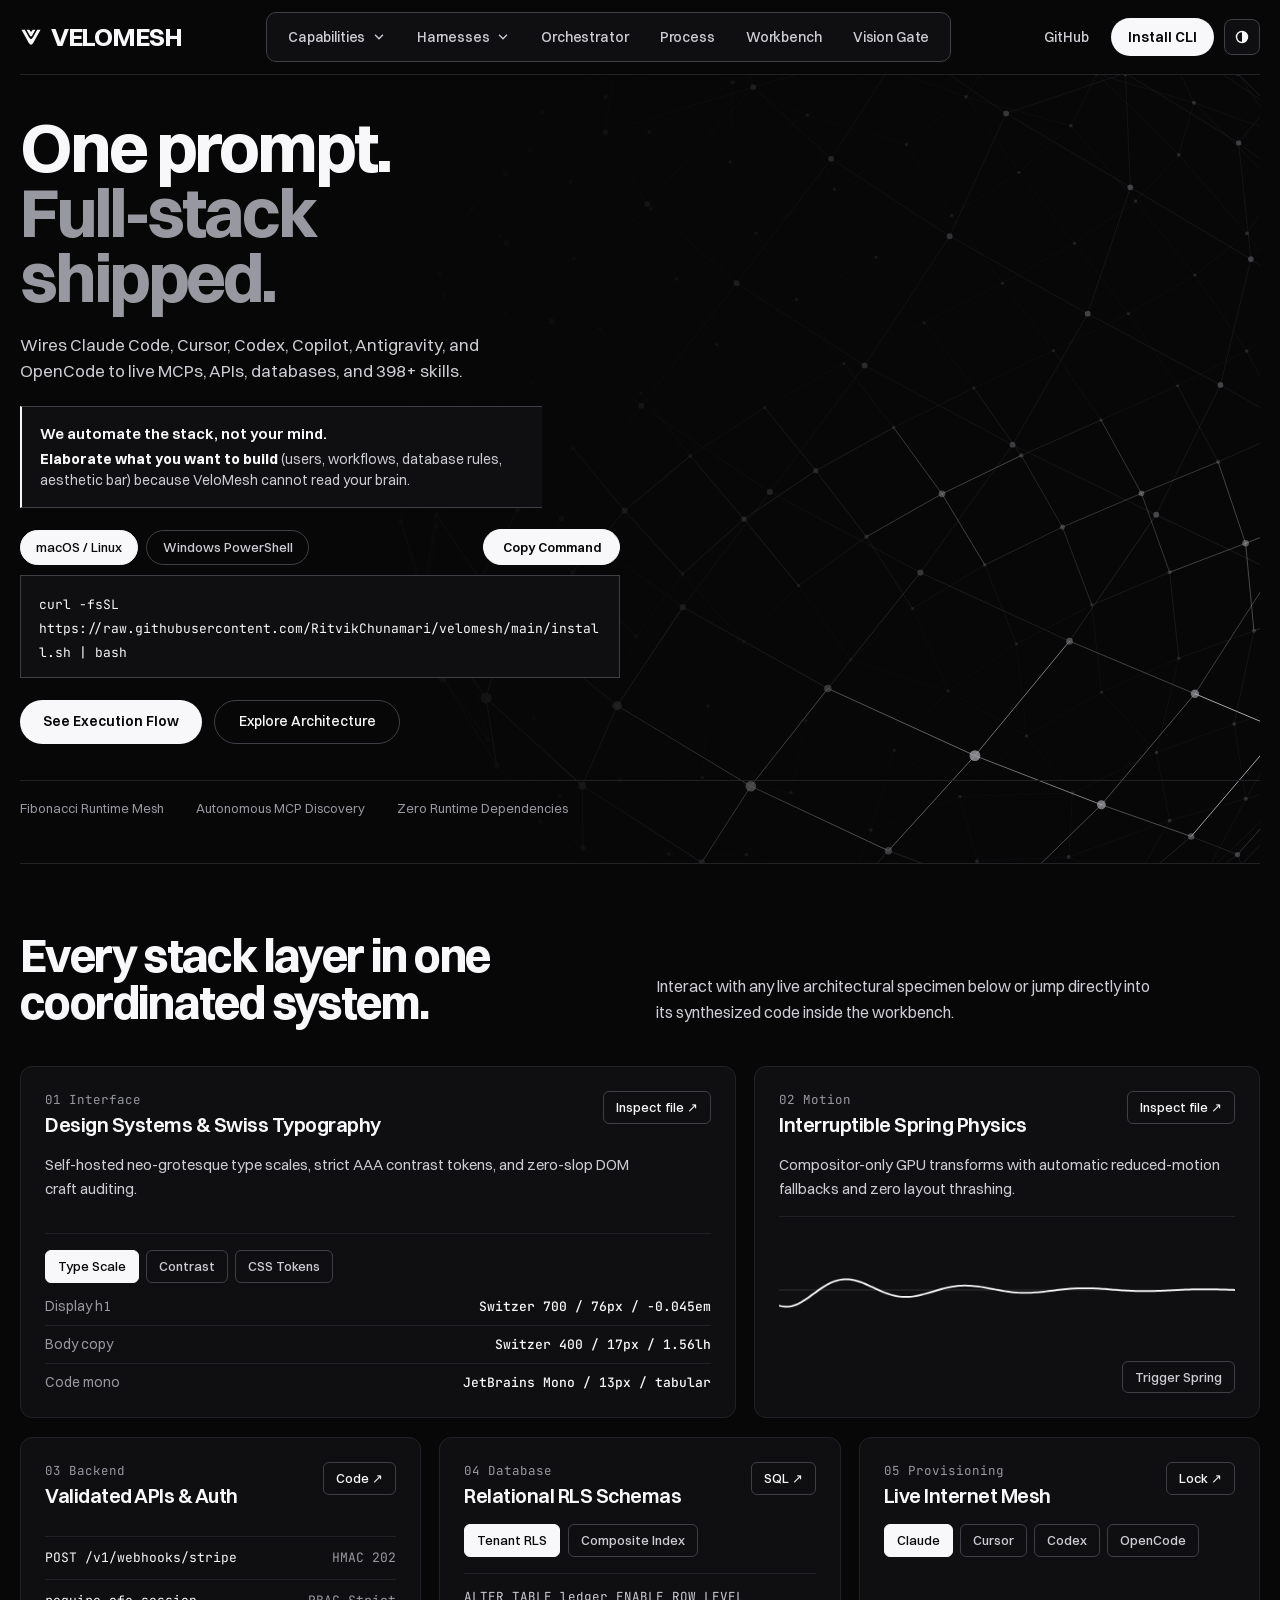
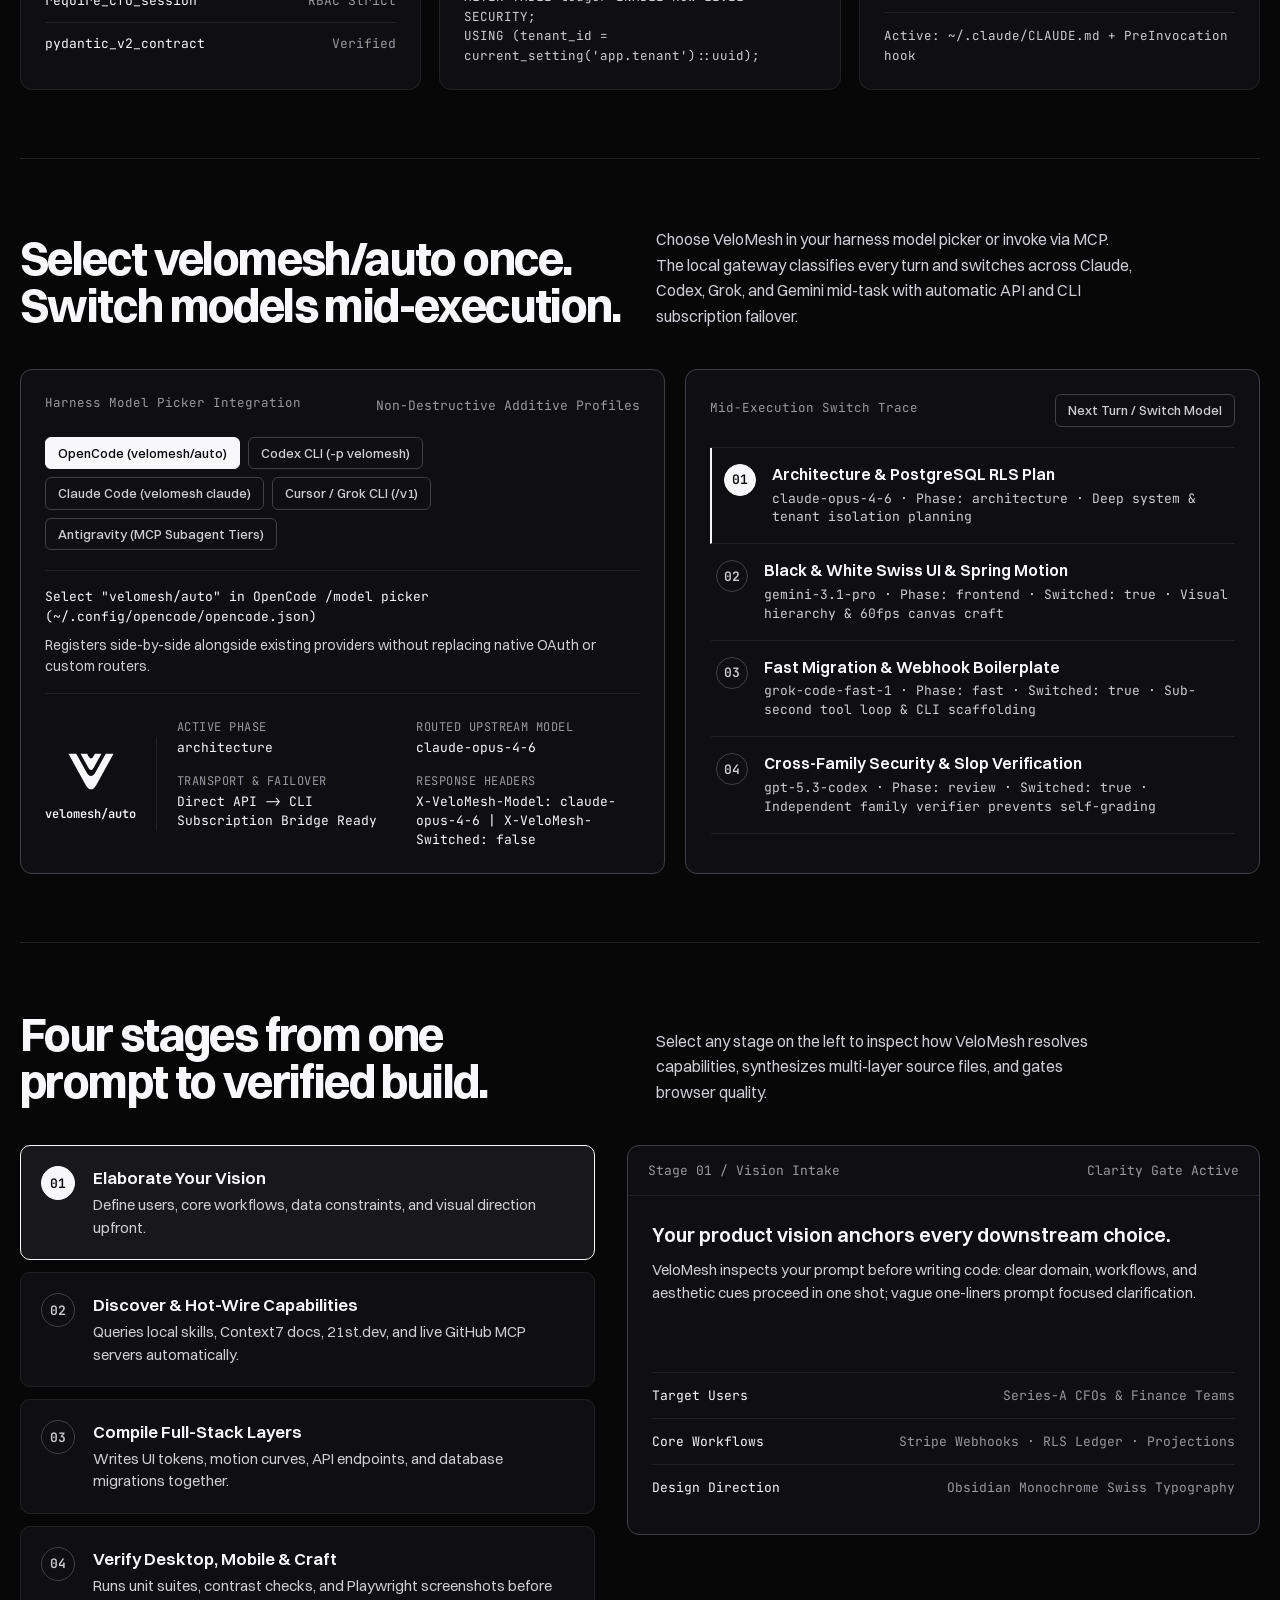
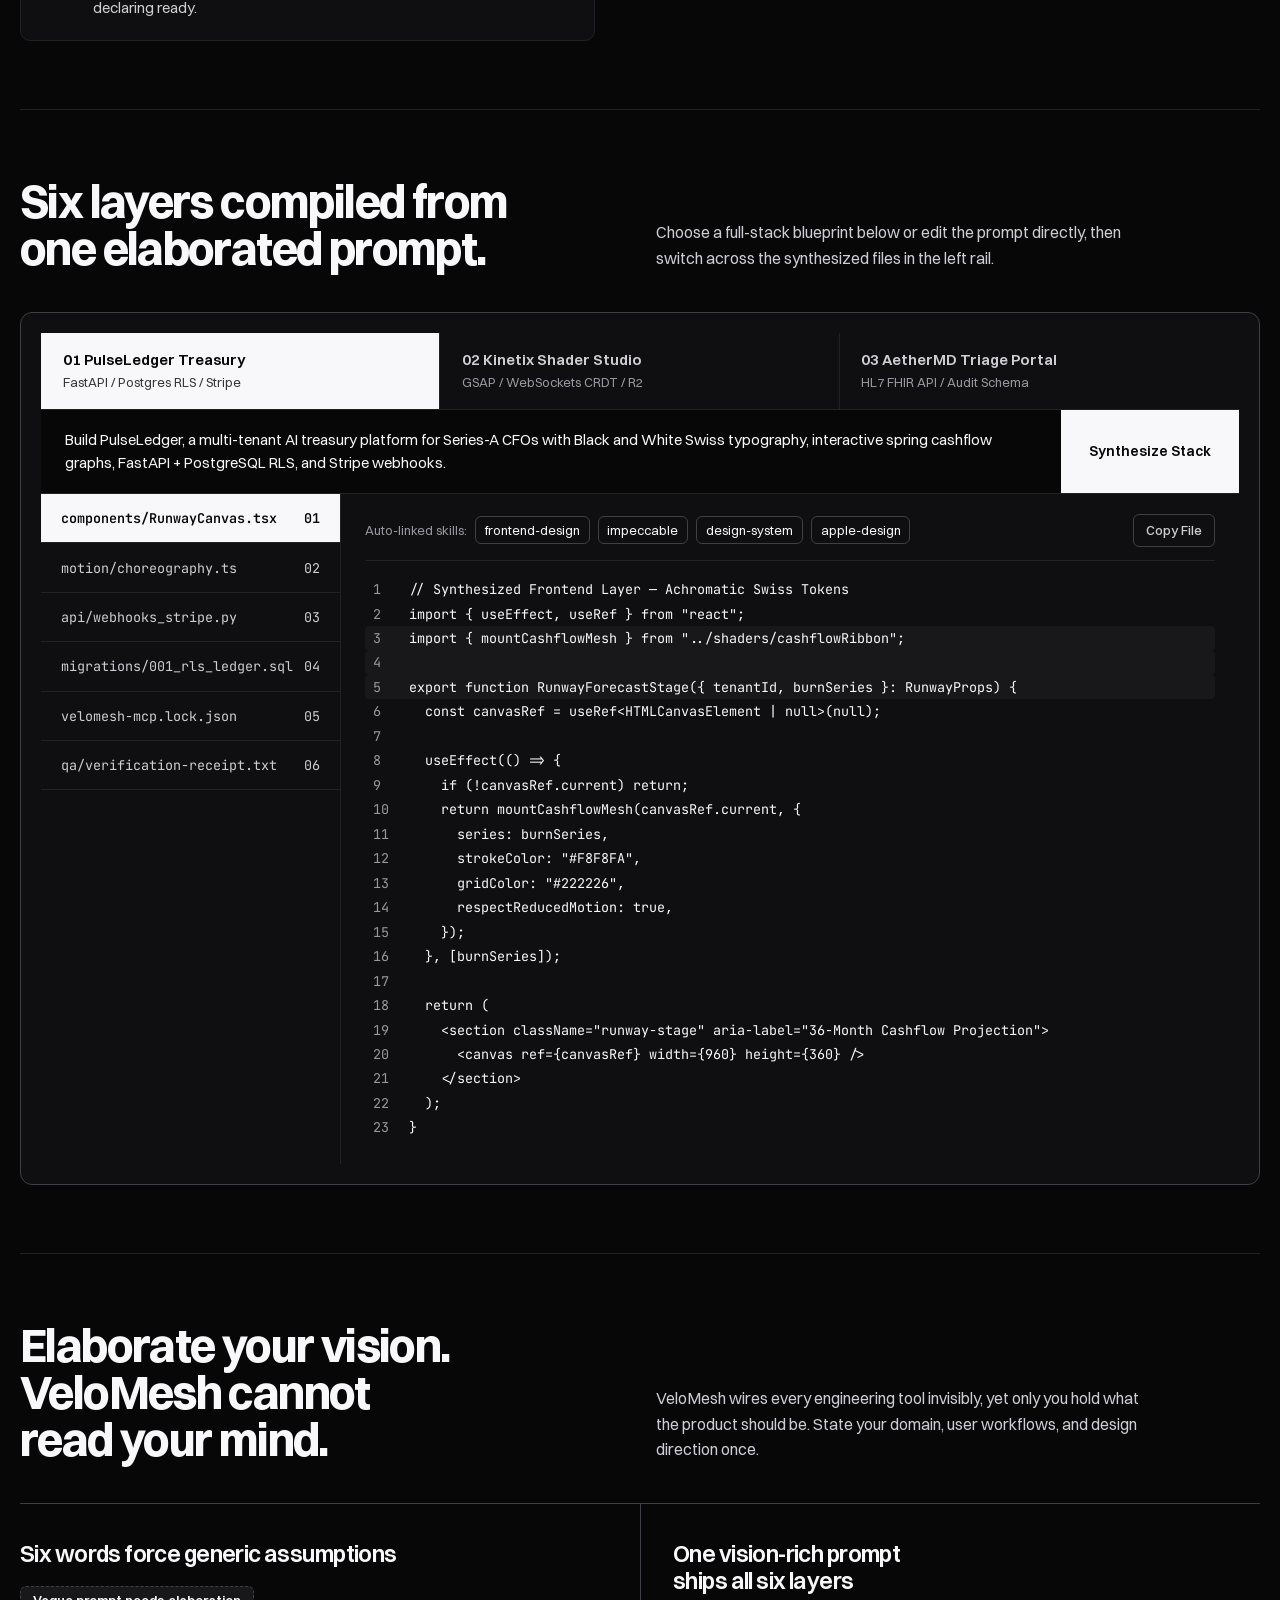
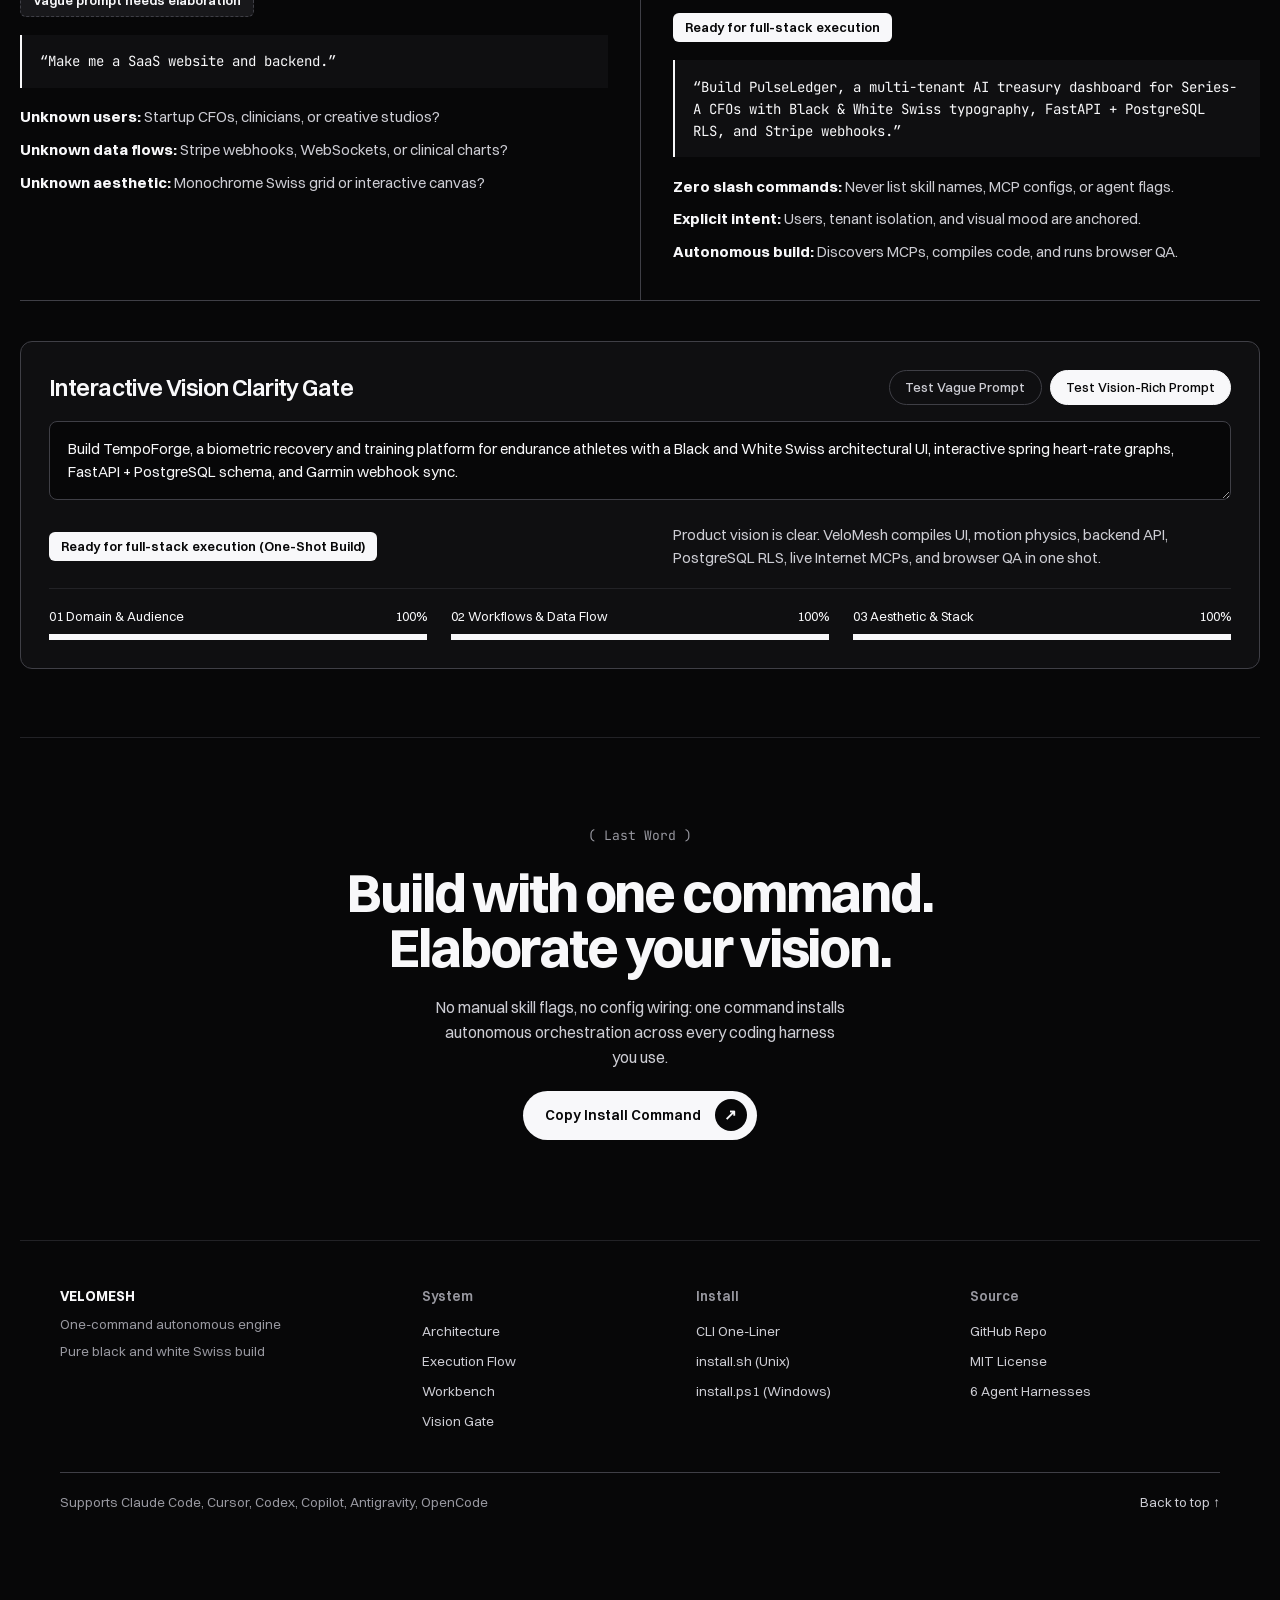
==== commit 9494cb66: "feat: add zero-compromise velomesh/auto multi-model orchestrator gateway and action UI" ====
--- a/docs/index.html
+++ b/docs/index.html
@@ -25,6 +25,10 @@
     <!-- 21ST.DEV SWISS NAVBAR & DROPDOWN MENUS -->
     <header class="swiss-navbar" id="site-navbar">
       <a href="#top" class="nav-wordmark-link" aria-label="VeloMesh Home" translate="no">
+        <svg class="nav-emblem-svg" width="22" height="22" viewBox="0 0 120 120" fill="none" aria-hidden="true">
+          <path fill="currentColor" d="M8 20 H26 L49 61.82 Q60 81.82 71 61.82 L94 20 H112 L72 92.73 Q60 112 48 92.73 Z"/>
+          <path fill="currentColor" d="M36 20 H51 L54.5 26.36 Q60 36.36 65.5 26.36 L69 20 H84 L66.5 51.82 Q60 63.64 53.5 51.82 Z"/>
+        </svg>
         <span class="nav-wordmark-text">VELOMESH</span>
       </a>
 
@@ -177,6 +181,7 @@
             </div>
           </li>
 
+          <li><a href="#model-orchestrator" class="nav-direct-link">Orchestrator</a></li>
           <li><a href="#execution-flow" class="nav-direct-link">Process</a></li>
           <li><a href="#workbench" class="nav-direct-link">Workbench</a></li>
           <li><a href="#vision-spec" class="nav-direct-link">Vision Gate</a></li>
@@ -358,6 +363,108 @@
         </div>
       </section>
 
+      <!-- MULTI-MODEL ORCHESTRATOR IN ACTION (velomesh/auto) -->
+      <section id="model-orchestrator" class="content-section" aria-label="Multi-Model Orchestrator in Action">
+        <div class="section-split-head">
+          <h2 class="section-heading">Select velomesh/auto once. Switch models mid-execution.</h2>
+          <p class="section-subcopy">
+            Choose VeloMesh in your harness model picker or invoke via MCP. The local gateway classifies every turn and switches across Claude, Codex, Grok, and Gemini mid-task with automatic API and CLI subscription failover.
+          </p>
+        </div>
+
+        <div class="orchestrator-action-console">
+          <div class="orch-left-panel">
+            <div class="orch-block-head">
+              <span class="bento-index">Harness Model Picker Integration</span>
+              <span class="orch-status-label">Non-Destructive Additive Profiles</span>
+            </div>
+
+            <div class="orch-harness-tabs" role="tablist" aria-label="Select Coding Harness">
+              <button type="button" class="mini-tab-btn orch-harness-btn active" role="tab" aria-selected="true" data-orch-harness="opencode">OpenCode (velomesh/auto)</button>
+              <button type="button" class="mini-tab-btn orch-harness-btn" role="tab" aria-selected="false" data-orch-harness="codex">Codex CLI (-p velomesh)</button>
+              <button type="button" class="mini-tab-btn orch-harness-btn" role="tab" aria-selected="false" data-orch-harness="claude">Claude Code (velomesh claude)</button>
+              <button type="button" class="mini-tab-btn orch-harness-btn" role="tab" aria-selected="false" data-orch-harness="cursor">Cursor / Grok CLI (/v1)</button>
+              <button type="button" class="mini-tab-btn orch-harness-btn" role="tab" aria-selected="false" data-orch-harness="antigravity">Antigravity (MCP Subagent Tiers)</button>
+            </div>
+
+            <div class="orch-cmd-surface">
+              <code id="orch-harness-cmd" class="cmd-line-code">Select "velomesh/auto" in OpenCode /model picker (~/.config/opencode/opencode.json)</code>
+              <p id="orch-harness-note" class="orch-harness-note">Registers side-by-side alongside existing providers without replacing native OAuth or custom routers.</p>
+            </div>
+
+            <div class="orch-emblem-junction" aria-live="polite">
+              <div class="orch-emblem-frame" id="orch-action-frame">
+                <svg id="orch-action-logo" class="orch-action-svg" width="52" height="52" viewBox="0 0 120 120" fill="none" role="img" aria-label="VeloMesh Emblem Routing Junction">
+                  <path fill="currentColor" d="M8 20 H26 L49 61.82 Q60 81.82 71 61.82 L94 20 H112 L72 92.73 Q60 112 48 92.73 Z"/>
+                  <path fill="currentColor" d="M36 20 H51 L54.5 26.36 Q60 36.36 65.5 26.36 L69 20 H84 L66.5 51.82 Q60 63.64 53.5 51.82 Z"/>
+                </svg>
+                <span class="orch-virtual-id">velomesh/auto</span>
+              </div>
+
+              <dl class="orch-telemetry-grid">
+                <div>
+                  <dt>Active Phase</dt>
+                  <dd id="orch-active-phase">architecture</dd>
+                </div>
+                <div>
+                  <dt>Routed Upstream Model</dt>
+                  <dd id="orch-active-model">claude-opus-4-6</dd>
+                </div>
+                <div>
+                  <dt>Transport &amp; Failover</dt>
+                  <dd id="orch-active-transport">Direct API -&gt; CLI Subscription Bridge Ready</dd>
+                </div>
+                <div>
+                  <dt>Response Headers</dt>
+                  <dd id="orch-active-headers">X-VeloMesh-Model: claude-opus-4-6 | X-VeloMesh-Switched: false</dd>
+                </div>
+              </dl>
+            </div>
+          </div>
+
+          <div class="orch-right-panel">
+            <div class="orch-block-head">
+              <span class="bento-index">Mid-Execution Switch Trace</span>
+              <button type="button" id="orch-cycle-btn" class="mini-tab-btn">Next Turn / Switch Model</button>
+            </div>
+
+            <div class="orch-turn-list" role="tablist" aria-label="Execution Turn Trace">
+              <button type="button" class="orch-turn-btn active" role="tab" aria-selected="true" data-orch-turn="0">
+                <span class="orch-turn-num">01</span>
+                <span class="orch-turn-copy">
+                  <strong>Architecture &amp; PostgreSQL RLS Plan</strong>
+                  <span class="orch-turn-meta">claude-opus-4-6 · Phase: architecture · Deep system &amp; tenant isolation planning</span>
+                </span>
+              </button>
+
+              <button type="button" class="orch-turn-btn" role="tab" aria-selected="false" data-orch-turn="1">
+                <span class="orch-turn-num">02</span>
+                <span class="orch-turn-copy">
+                  <strong>Black &amp; White Swiss UI &amp; Spring Motion</strong>
+                  <span class="orch-turn-meta">gemini-3.1-pro · Phase: frontend · Switched: true · Visual hierarchy &amp; 60fps canvas craft</span>
+                </span>
+              </button>
+
+              <button type="button" class="orch-turn-btn" role="tab" aria-selected="false" data-orch-turn="2">
+                <span class="orch-turn-num">03</span>
+                <span class="orch-turn-copy">
+                  <strong>Fast Migration &amp; Webhook Boilerplate</strong>
+                  <span class="orch-turn-meta">grok-code-fast-1 · Phase: fast · Switched: true · Sub-second tool loop &amp; CLI scaffolding</span>
+                </span>
+              </button>
+
+              <button type="button" class="orch-turn-btn" role="tab" aria-selected="false" data-orch-turn="3">
+                <span class="orch-turn-num">04</span>
+                <span class="orch-turn-copy">
+                  <strong>Cross-Family Security &amp; Slop Verification</strong>
+                  <span class="orch-turn-meta">gpt-5.3-codex · Phase: review · Switched: true · Independent family verifier prevents self-grading</span>
+                </span>
+              </button>
+            </div>
+          </div>
+        </div>
+      </section>
+
       <!-- 21ST.DEV FEATURE SECTION / PROCESS TIMELINE SHOWCASE (id: 1368 + 26902) -->
       <section id="execution-flow" class="content-section" aria-label="Autonomous Execution Pipeline">
         <div class="section-split-head">
@@ -655,10 +762,11 @@
 
       <nav class="drawer-links" aria-label="Mobile Quick Navigation">
         <a href="#architecture-bento" class="drawer-link-row"><span>01 Architecture Matrix</span><span>↗</span></a>
-        <a href="#execution-flow" class="drawer-link-row"><span>02 Execution Pipeline</span><span>↗</span></a>
-        <a href="#workbench" class="drawer-link-row"><span>03 Full-Stack Workbench</span><span>↗</span></a>
-        <a href="#vision-spec" class="drawer-link-row"><span>04 Vision Clarity Gate</span><span>↗</span></a>
-        <a href="https://github.com/RitvikChunamari/velomesh" target="_blank" rel="noopener" class="drawer-link-row"><span>05 GitHub Repository</span><span>↗</span></a>
+        <a href="#model-orchestrator" class="drawer-link-row"><span>02 Multi-Model Orchestrator</span><span>↗</span></a>
+        <a href="#execution-flow" class="drawer-link-row"><span>03 Execution Pipeline</span><span>↗</span></a>
+        <a href="#workbench" class="drawer-link-row"><span>04 Full-Stack Workbench</span><span>↗</span></a>
+        <a href="#vision-spec" class="drawer-link-row"><span>05 Vision Clarity Gate</span><span>↗</span></a>
+        <a href="https://github.com/RitvikChunamari/velomesh" target="_blank" rel="noopener" class="drawer-link-row"><span>06 GitHub Repository</span><span>↗</span></a>
       </nav>
     </div>
 
--- a/docs/styles.css
+++ b/docs/styles.css
@@ -196,10 +196,17 @@
 .nav-wordmark-link {
   display: inline-flex;
   align-items: center;
+  gap: 0.55rem;
   padding: 0.5rem 0.25rem 0.5rem 0;
   color: var(--ink);
   text-decoration: none;
   flex-shrink: 0;
+}
+
+.nav-emblem-svg {
+  display: block;
+  flex-shrink: 0;
+  color: var(--ink);
 }
 
 .nav-wordmark-text {
@@ -1755,11 +1762,201 @@
 }
 
 /* =========================================================
+   MULTI-MODEL ORCHESTRATOR IN ACTION (#model-orchestrator)
+   ========================================================= */
+.orchestrator-action-console {
+  display: grid;
+  grid-template-columns: minmax(0, 1.12fr) minmax(0, 1fr);
+  gap: 1.25rem;
+  align-items: stretch;
+}
+
+.orch-left-panel,
+.orch-right-panel {
+  border: 1px solid var(--rule-strong);
+  border-radius: 12px;
+  background-color: var(--bg-elevated);
+  padding: 1.5rem;
+  display: flex;
+  flex-direction: column;
+  gap: 1.25rem;
+}
+
+.orch-block-head {
+  display: flex;
+  justify-content: space-between;
+  align-items: center;
+  gap: 0.75rem;
+  flex-wrap: wrap;
+}
+
+.orch-status-label {
+  font-family: var(--font-mono);
+  font-size: 0.8125rem;
+  color: var(--ink-muted);
+}
+
+.orch-harness-tabs {
+  display: flex;
+  flex-wrap: wrap;
+  gap: 0.5rem;
+}
+
+.orch-cmd-surface {
+  border-top: 1px solid var(--rule);
+  border-bottom: 1px solid var(--rule);
+  padding: 1rem 0;
+  display: flex;
+  flex-direction: column;
+  gap: 0.55rem;
+}
+
+.orch-harness-note {
+  font-size: 0.875rem;
+  line-height: 1.5;
+  color: var(--ink-secondary);
+}
+
+.orch-emblem-junction {
+  padding-top: 0.25rem;
+  display: grid;
+  grid-template-columns: auto minmax(0, 1fr);
+  gap: 1.25rem;
+  align-items: center;
+  margin-top: auto;
+}
+
+.orch-emblem-frame {
+  width: 112px;
+  padding: 0.5rem 1.25rem 0.5rem 0;
+  border-right: 1px solid var(--rule);
+  display: flex;
+  flex-direction: column;
+  align-items: center;
+  justify-content: center;
+  gap: 0.5rem;
+  transition: transform 220ms var(--ease-swiss);
+}
+
+.orch-emblem-frame.is-switching {
+  transform: scale(1.06);
+}
+
+.orch-action-svg {
+  display: block;
+  color: var(--ink);
+}
+
+.orch-virtual-id {
+  font-family: var(--font-mono);
+  font-size: 0.75rem;
+  font-weight: 600;
+  color: var(--ink);
+}
+
+.orch-telemetry-grid {
+  display: grid;
+  grid-template-columns: repeat(2, minmax(0, 1fr));
+  gap: 0.85rem 1rem;
+}
+
+.orch-telemetry-grid dt {
+  font-family: var(--font-mono);
+  font-size: 0.75rem;
+  text-transform: uppercase;
+  letter-spacing: 0.04em;
+  color: var(--ink-muted);
+  margin-bottom: 0.2rem;
+}
+
+.orch-telemetry-grid dd {
+  font-family: var(--font-mono);
+  font-size: 0.8125rem;
+  line-height: 1.45;
+  color: var(--ink);
+  word-break: break-word;
+}
+
+.orch-turn-list {
+  display: flex;
+  flex-direction: column;
+  flex: 1;
+  border-top: 1px solid var(--rule);
+}
+
+.orch-turn-btn {
+  display: flex;
+  align-items: flex-start;
+  gap: 1rem;
+  width: 100%;
+  padding: 1rem 0.25rem;
+  background: transparent;
+  border: none;
+  border-bottom: 1px solid var(--rule);
+  border-left: 2px solid transparent;
+  text-align: left;
+  cursor: pointer;
+  color: var(--ink-secondary);
+  transition: border-color 180ms var(--ease-swiss), padding-left 180ms var(--ease-swiss), color 180ms var(--ease-swiss);
+}
+
+.orch-turn-btn:hover {
+  border-left-color: var(--rule-strong);
+  padding-left: 0.65rem;
+  color: var(--ink);
+}
+
+.orch-turn-btn.active {
+  border-left-color: var(--ink);
+  padding-left: 0.75rem;
+  color: var(--ink);
+}
+
+.orch-turn-num {
+  width: 32px;
+  height: 32px;
+  border-radius: 999px;
+  border: 1px solid var(--rule-strong);
+  display: inline-grid;
+  place-items: center;
+  font-family: var(--font-mono);
+  font-size: 0.8125rem;
+  font-weight: 600;
+  flex-shrink: 0;
+}
+
+.orch-turn-btn.active .orch-turn-num {
+  background-color: var(--invert-bg);
+  color: var(--invert-ink);
+  border-color: var(--invert-bg);
+}
+
+.orch-turn-copy {
+  display: flex;
+  flex-direction: column;
+  gap: 0.3rem;
+}
+
+.orch-turn-copy strong {
+  font-size: 1rem;
+  font-weight: 600;
+  color: var(--ink);
+}
+
+.orch-turn-meta {
+  font-family: var(--font-mono);
+  font-size: 0.8125rem;
+  line-height: 1.45;
+  color: var(--ink-secondary);
+}
+
+/* =========================================================
    RESPONSIVE BREAKPOINTS (1080px, 960px, 720px, 390px, 320px)
    ========================================================= */
 @media (max-width: 1080px) {
   .section-split-head,
-  .flow-split {
+  .flow-split,
+  .orchestrator-action-console {
     grid-template-columns: minmax(0, 1fr);
   }
 
@@ -1881,6 +2078,20 @@
   .prompt-run-btn {
     padding: 0.85rem 1.25rem;
   }
+
+  .orch-emblem-junction,
+  .orch-telemetry-grid {
+    grid-template-columns: minmax(0, 1fr);
+  }
+
+  .orch-emblem-frame {
+    width: 100%;
+    flex-direction: row;
+    justify-content: flex-start;
+    border-right: none;
+    border-bottom: 1px solid var(--rule);
+    padding: 0 0 0.85rem;
+  }
 }
 
 @media (prefers-reduced-motion: reduce) {
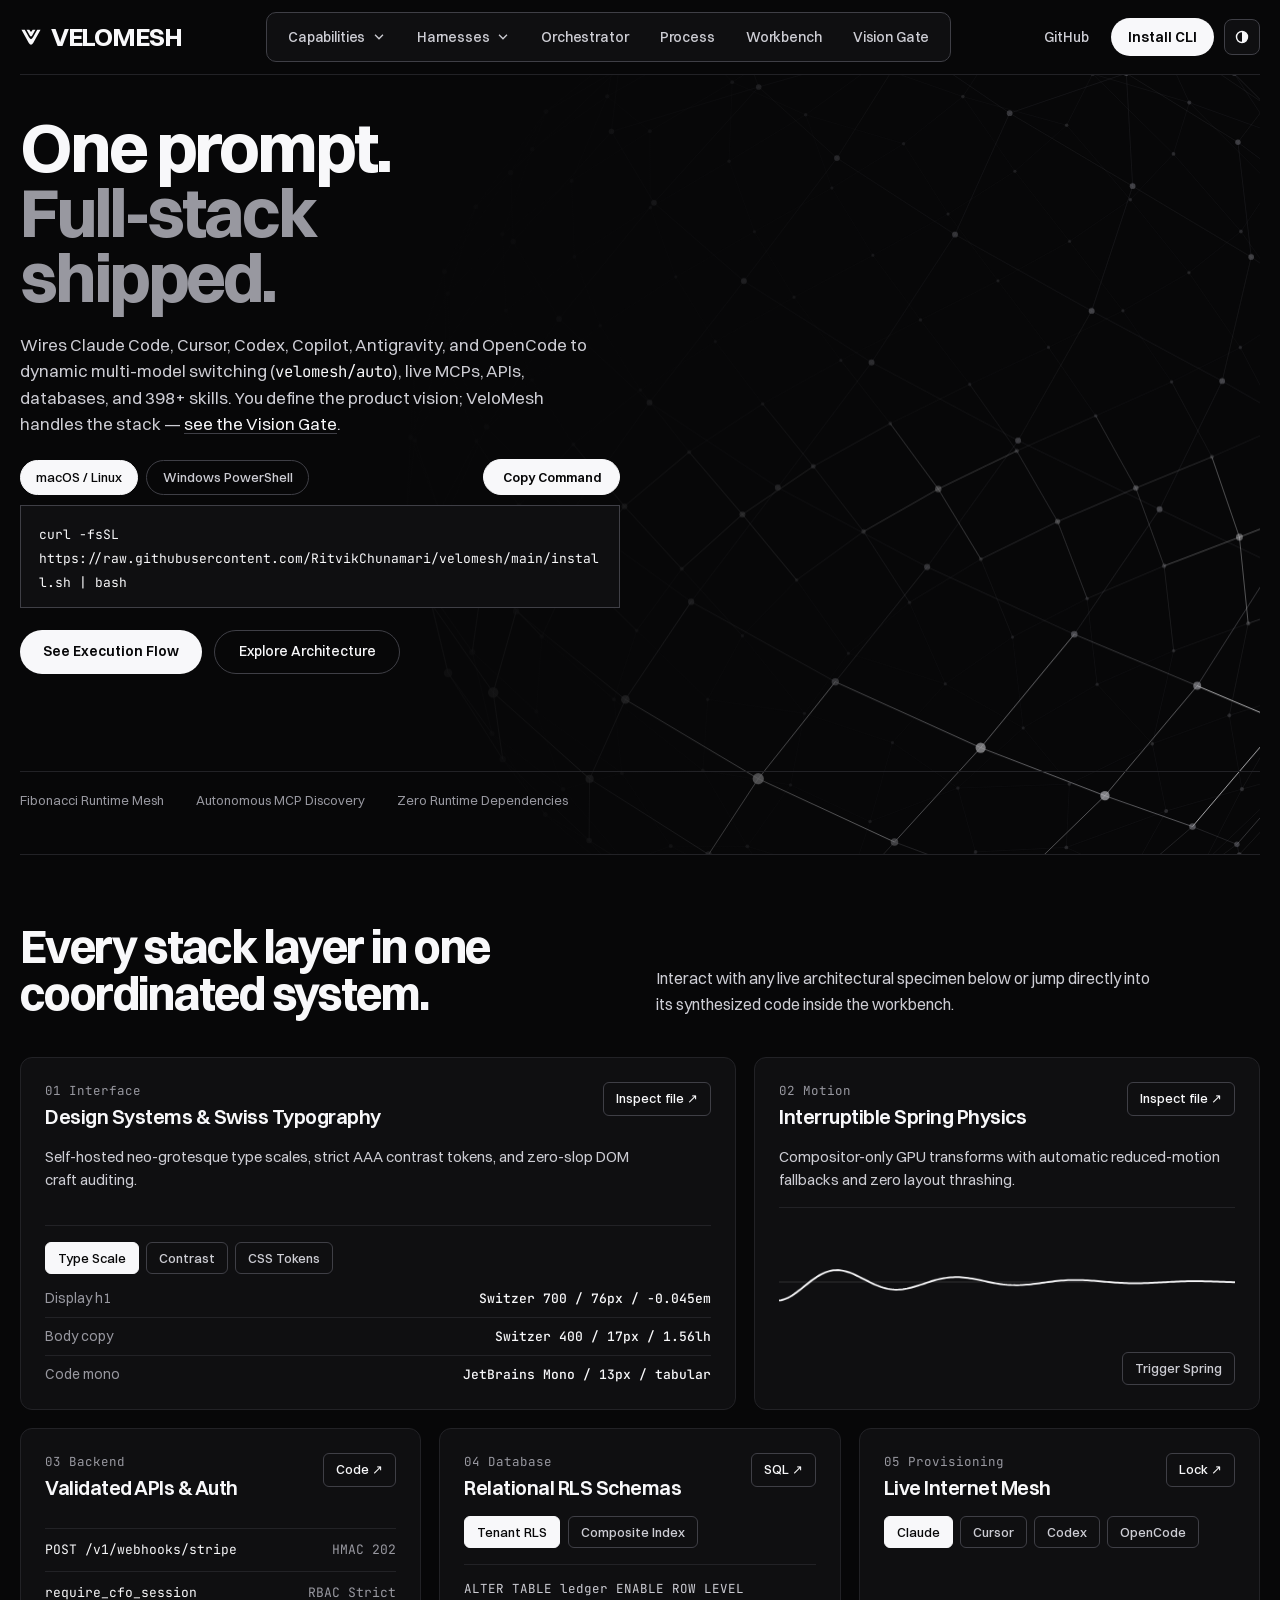
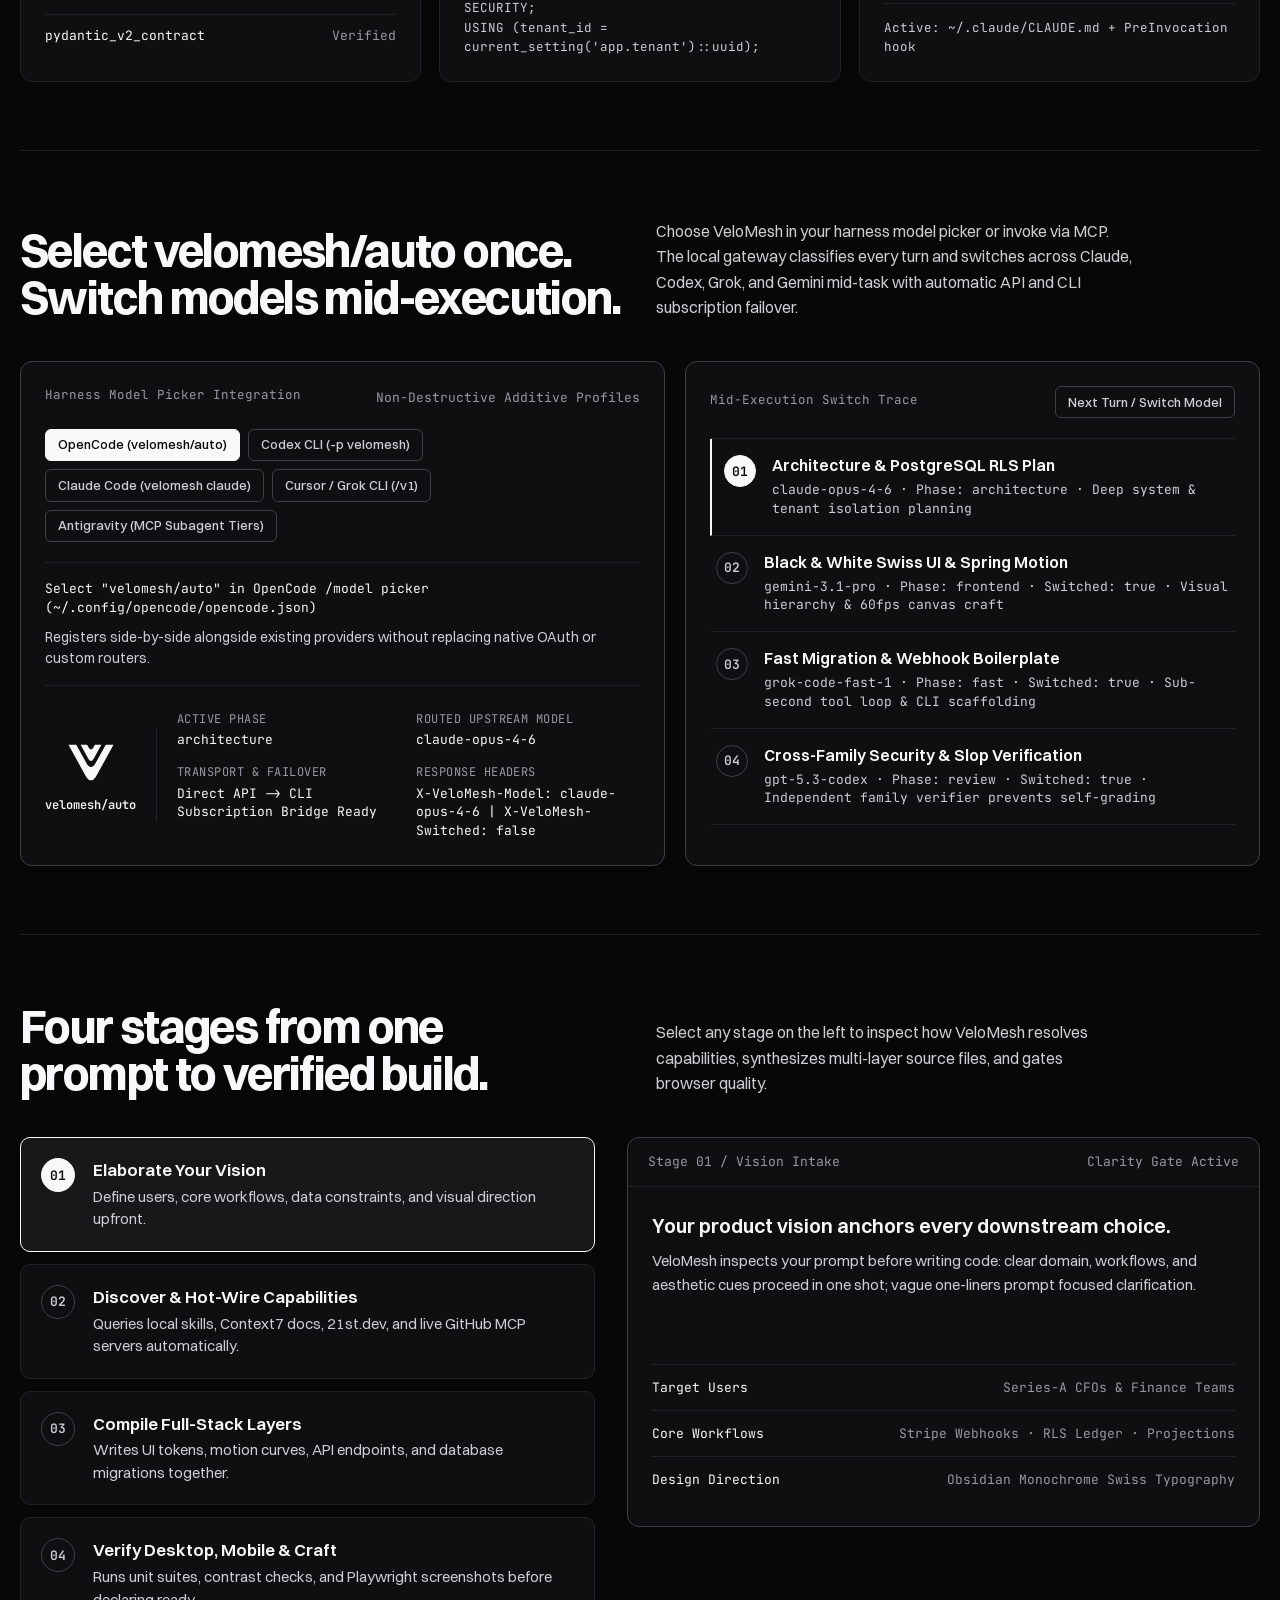
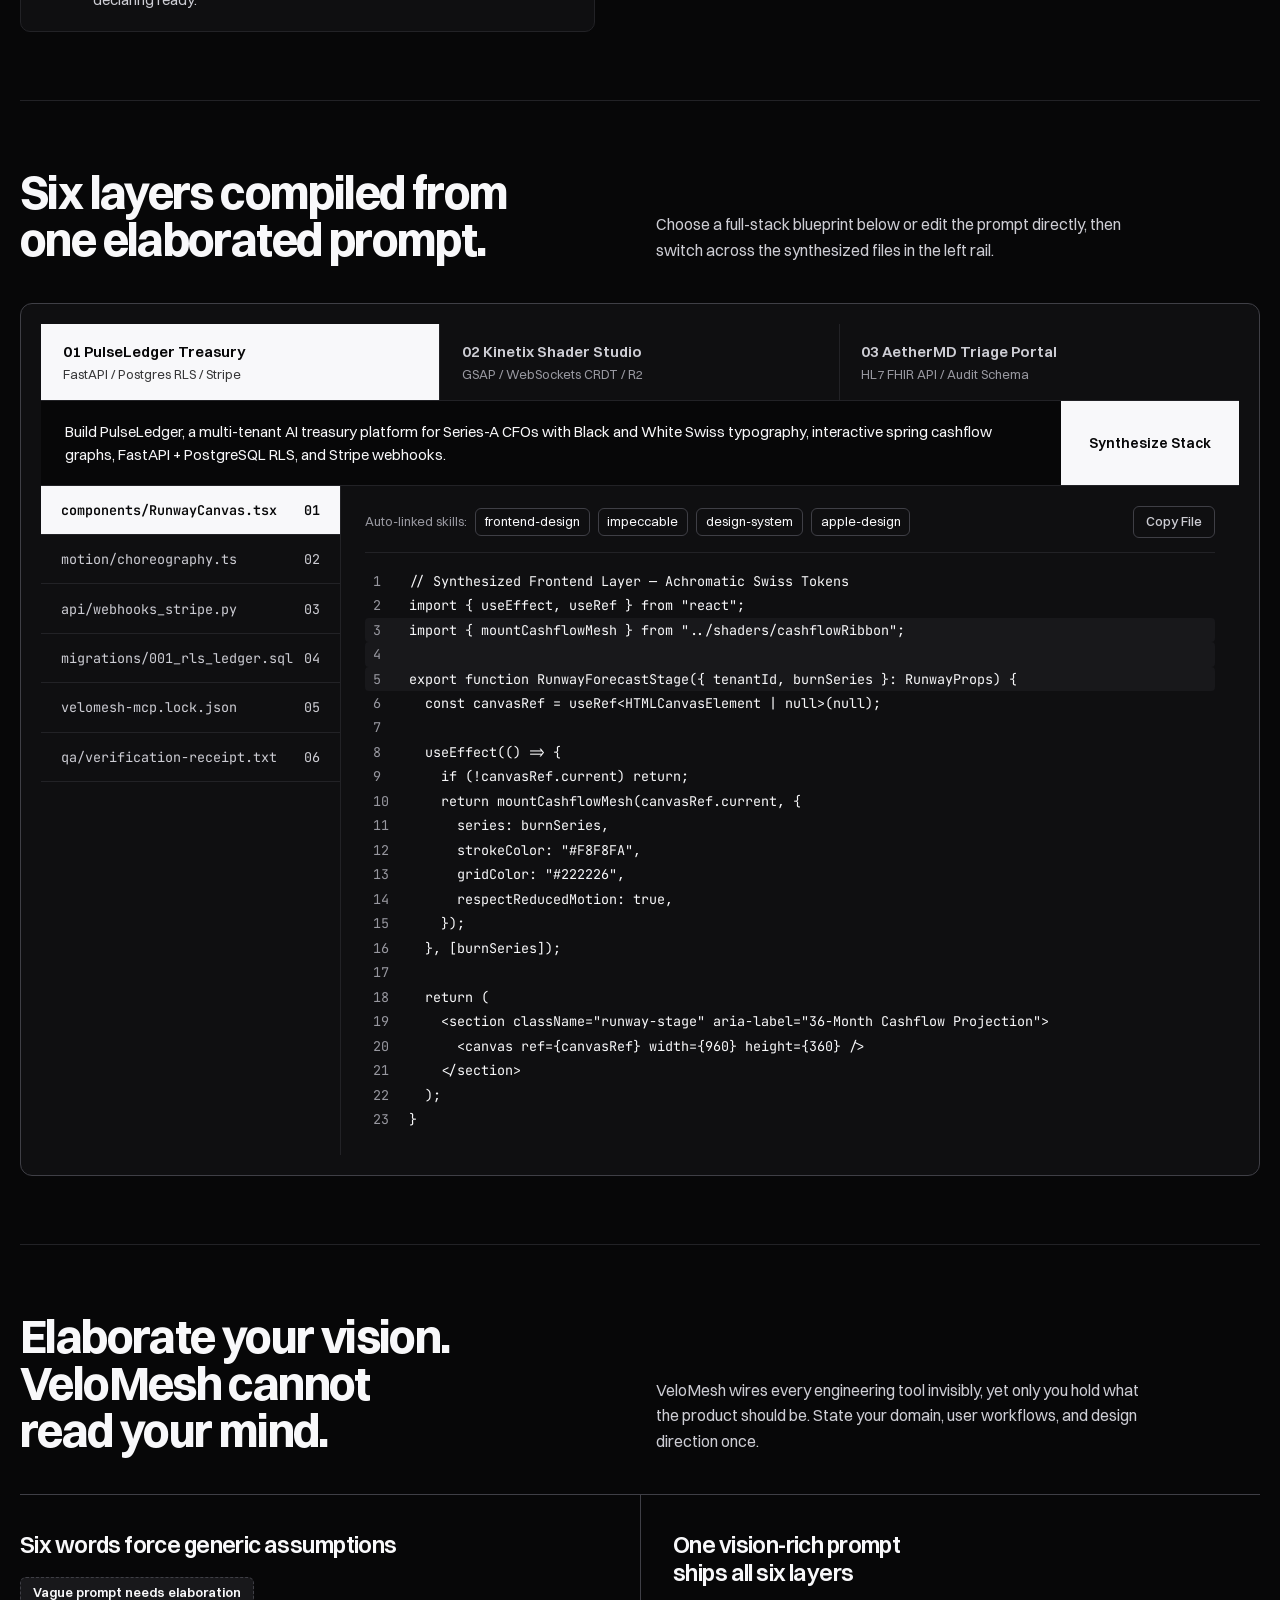
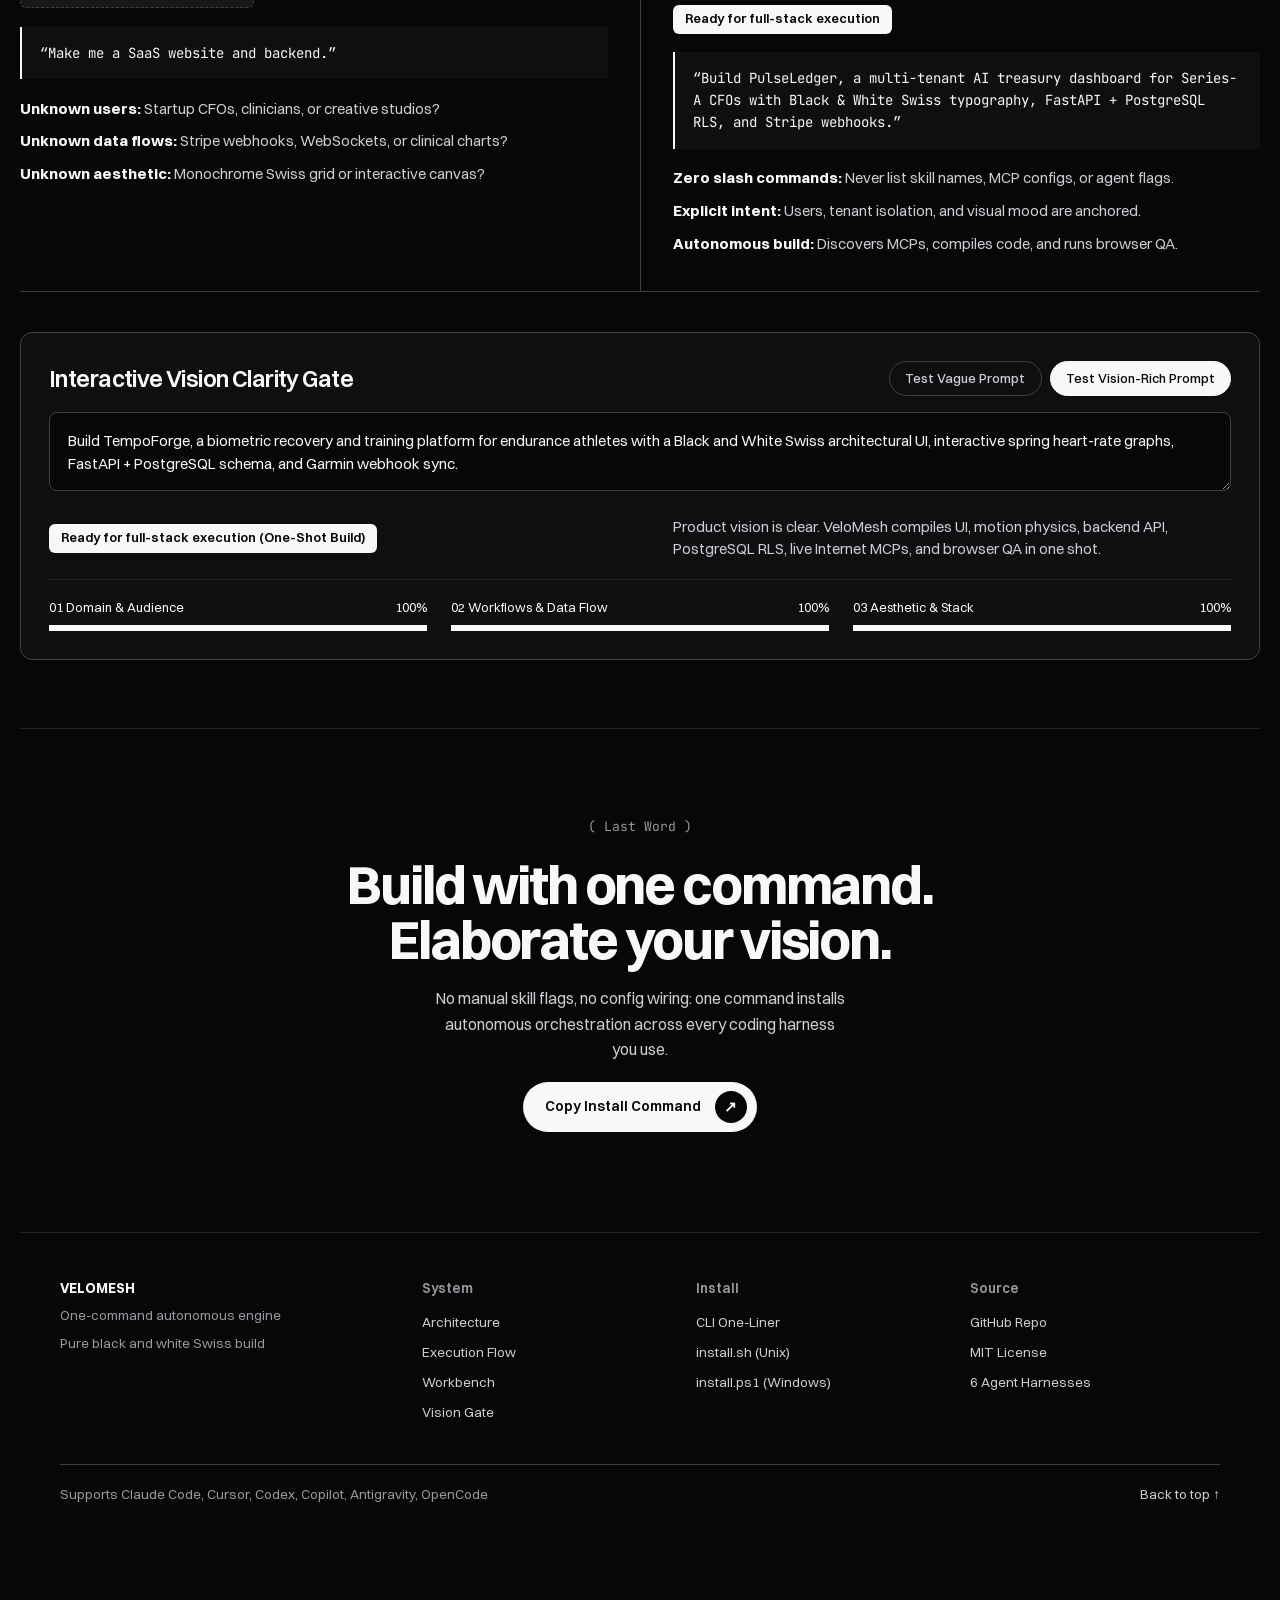
==== commit 21658473: "style: remove boxed vision callout from hero and integrate inline Swiss copy" ====
--- a/docs/index.html
+++ b/docs/index.html
@@ -220,15 +220,8 @@
             </h1>
 
             <p class="hero-description">
-              Wires Claude Code, Cursor, Codex, Copilot, Antigravity, and OpenCode to live MCPs, APIs, databases, and 398+ skills.
+              Wires Claude Code, Cursor, Codex, Copilot, Antigravity, and OpenCode to dynamic multi-model switching (<code>velomesh/auto</code>), live MCPs, APIs, databases, and 398+ skills. You define the product vision; VeloMesh handles the stack — <a href="#vision-spec" class="hero-inline-link">see the Vision Gate</a>.
             </p>
-
-            <aside class="vision-callout-rule" aria-label="Vision Elaboration Rule">
-              <div class="vision-callout-title">We automate the stack, not your mind.</div>
-              <p class="vision-callout-body">
-                <strong>Elaborate what you want to build</strong> (users, workflows, database rules, aesthetic bar) because VeloMesh cannot read your brain.
-              </p>
-            </aside>
 
             <div id="install-section" class="installer-wrap">
               <div class="installer-controls">
--- a/docs/styles.css
+++ b/docs/styles.css
@@ -663,33 +663,25 @@
   font-size: 1.0625rem;
   line-height: 1.56;
   color: var(--ink-secondary);
-  max-width: 52ch;
-}
-
-.vision-callout-rule {
-  border-top: 1px solid var(--rule-strong);
-  border-bottom: 1px solid var(--rule-strong);
-  border-left: 2px solid var(--ink);
-  padding: 0.95rem 1rem 0.95rem 1.15rem;
-  background-color: var(--bg-elevated);
   max-width: 58ch;
 }
 
-.vision-callout-title {
-  font-size: 0.9375rem;
-  font-weight: 600;
-  color: var(--ink);
-  margin-bottom: 0.25rem;
-}
-
-.vision-callout-body {
-  font-size: 0.875rem;
-  line-height: 1.52;
-  color: var(--ink-secondary);
-}
-
-.vision-callout-body strong {
-  color: var(--ink);
+.hero-description code {
+  font-family: var(--font-mono);
+  font-size: 0.92em;
+  color: var(--ink);
+}
+
+.hero-inline-link {
+  color: var(--ink);
+  text-decoration: underline;
+  text-underline-offset: 3px;
+  text-decoration-color: var(--rule-strong);
+  transition: text-decoration-color 150ms var(--ease-swiss);
+}
+
+.hero-inline-link:hover {
+  text-decoration-color: var(--ink);
 }
 
 .installer-wrap {
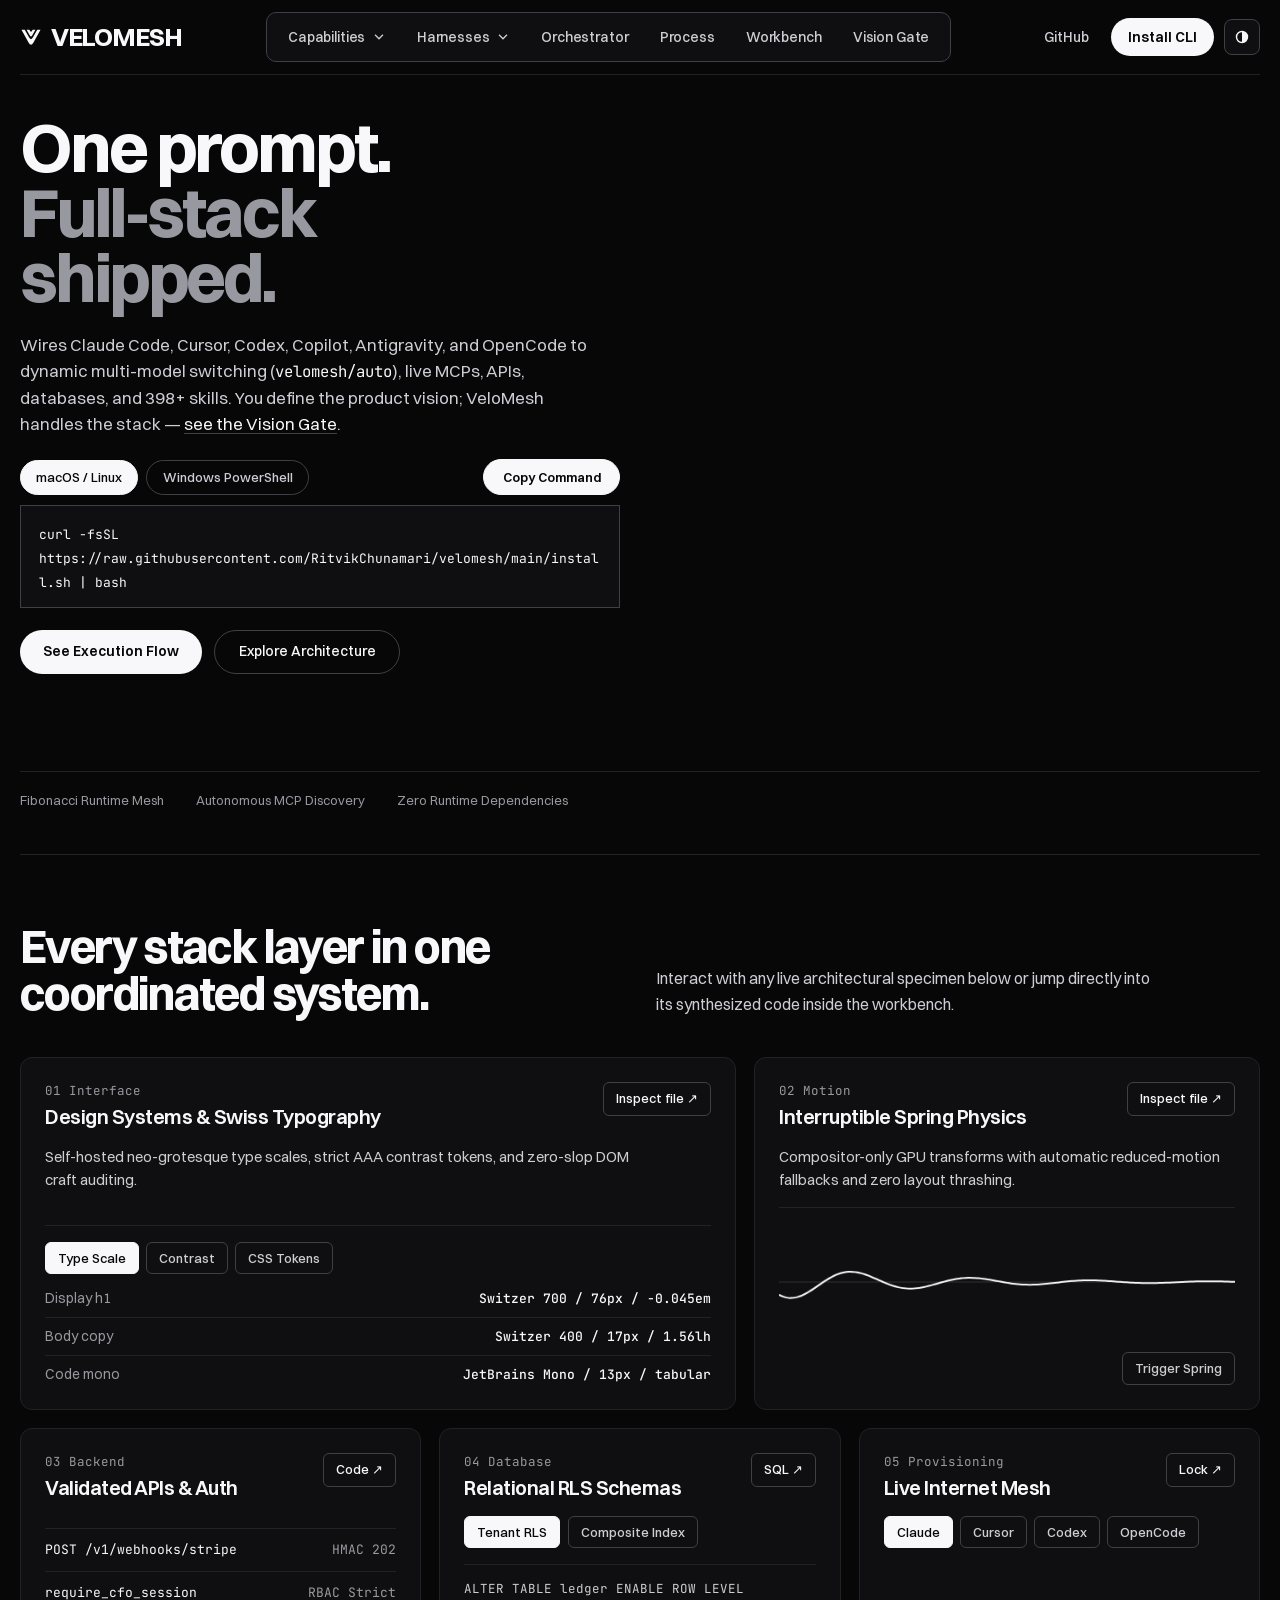
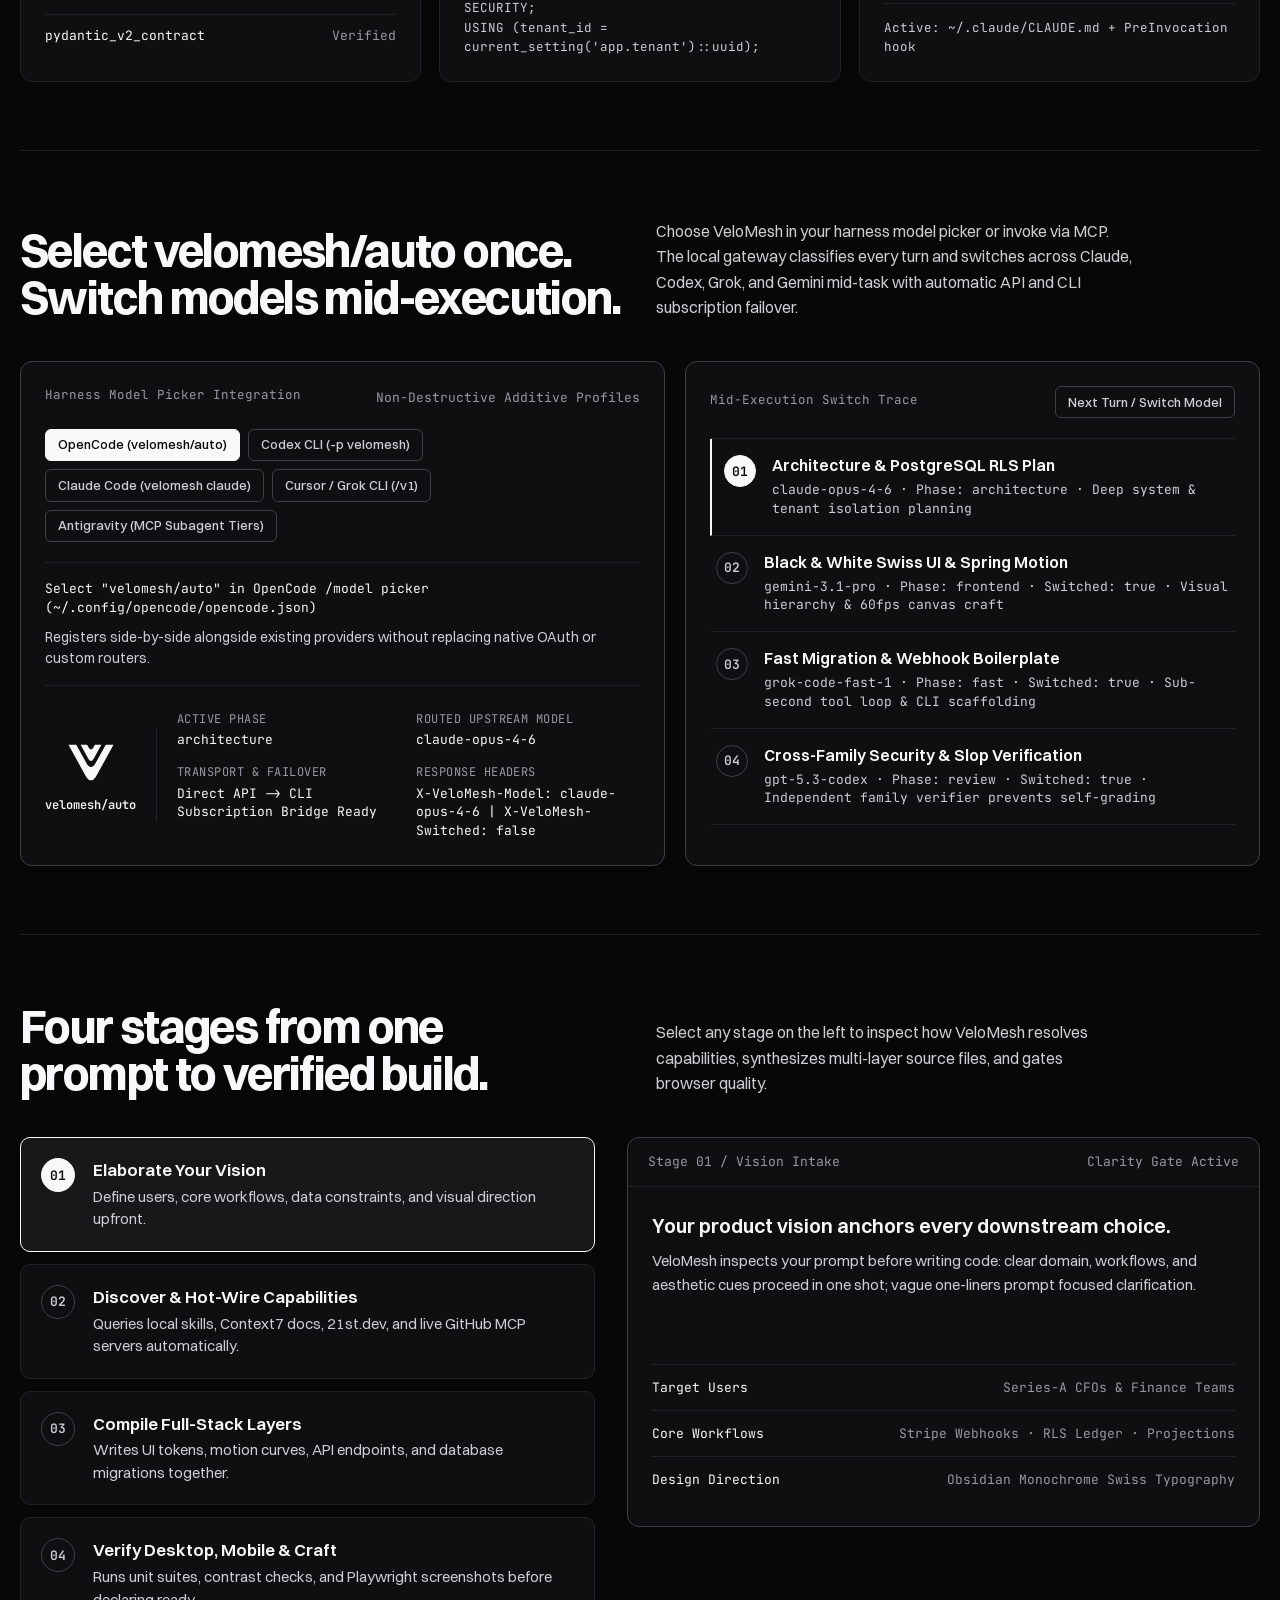
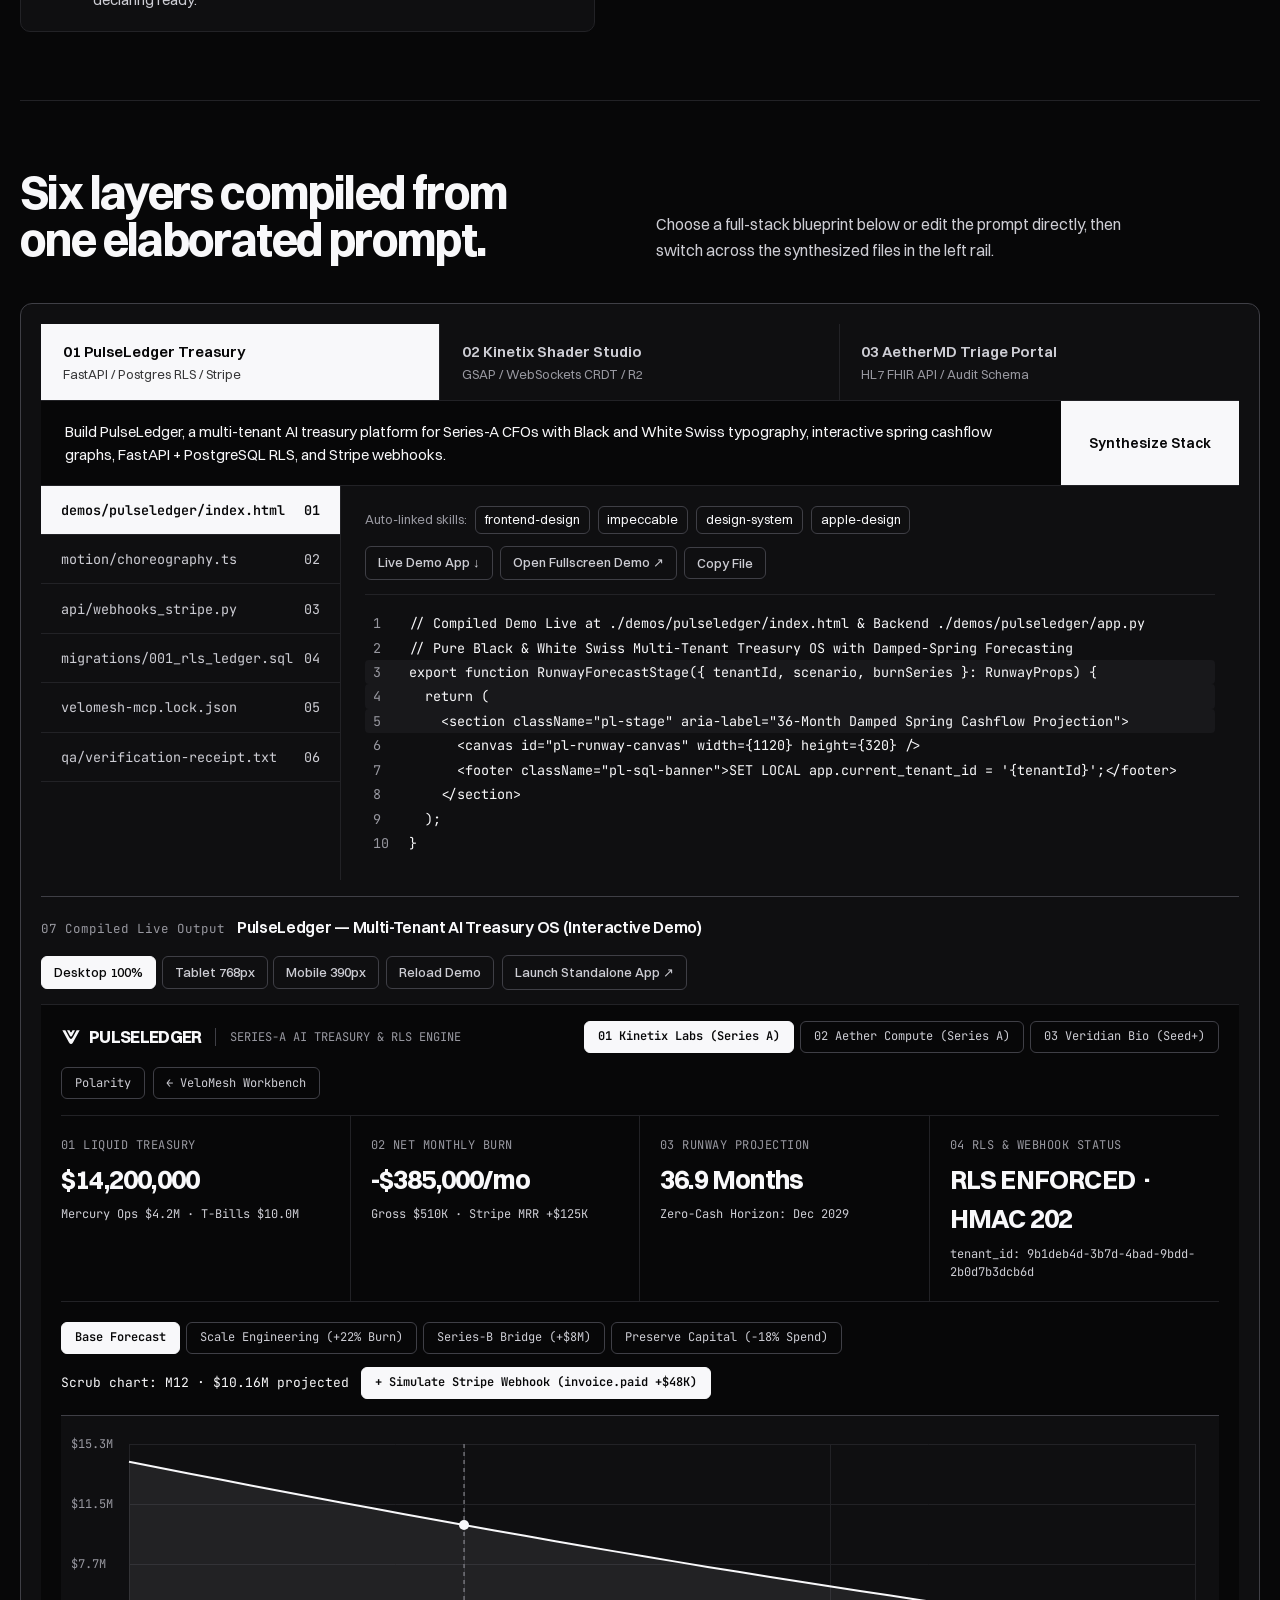
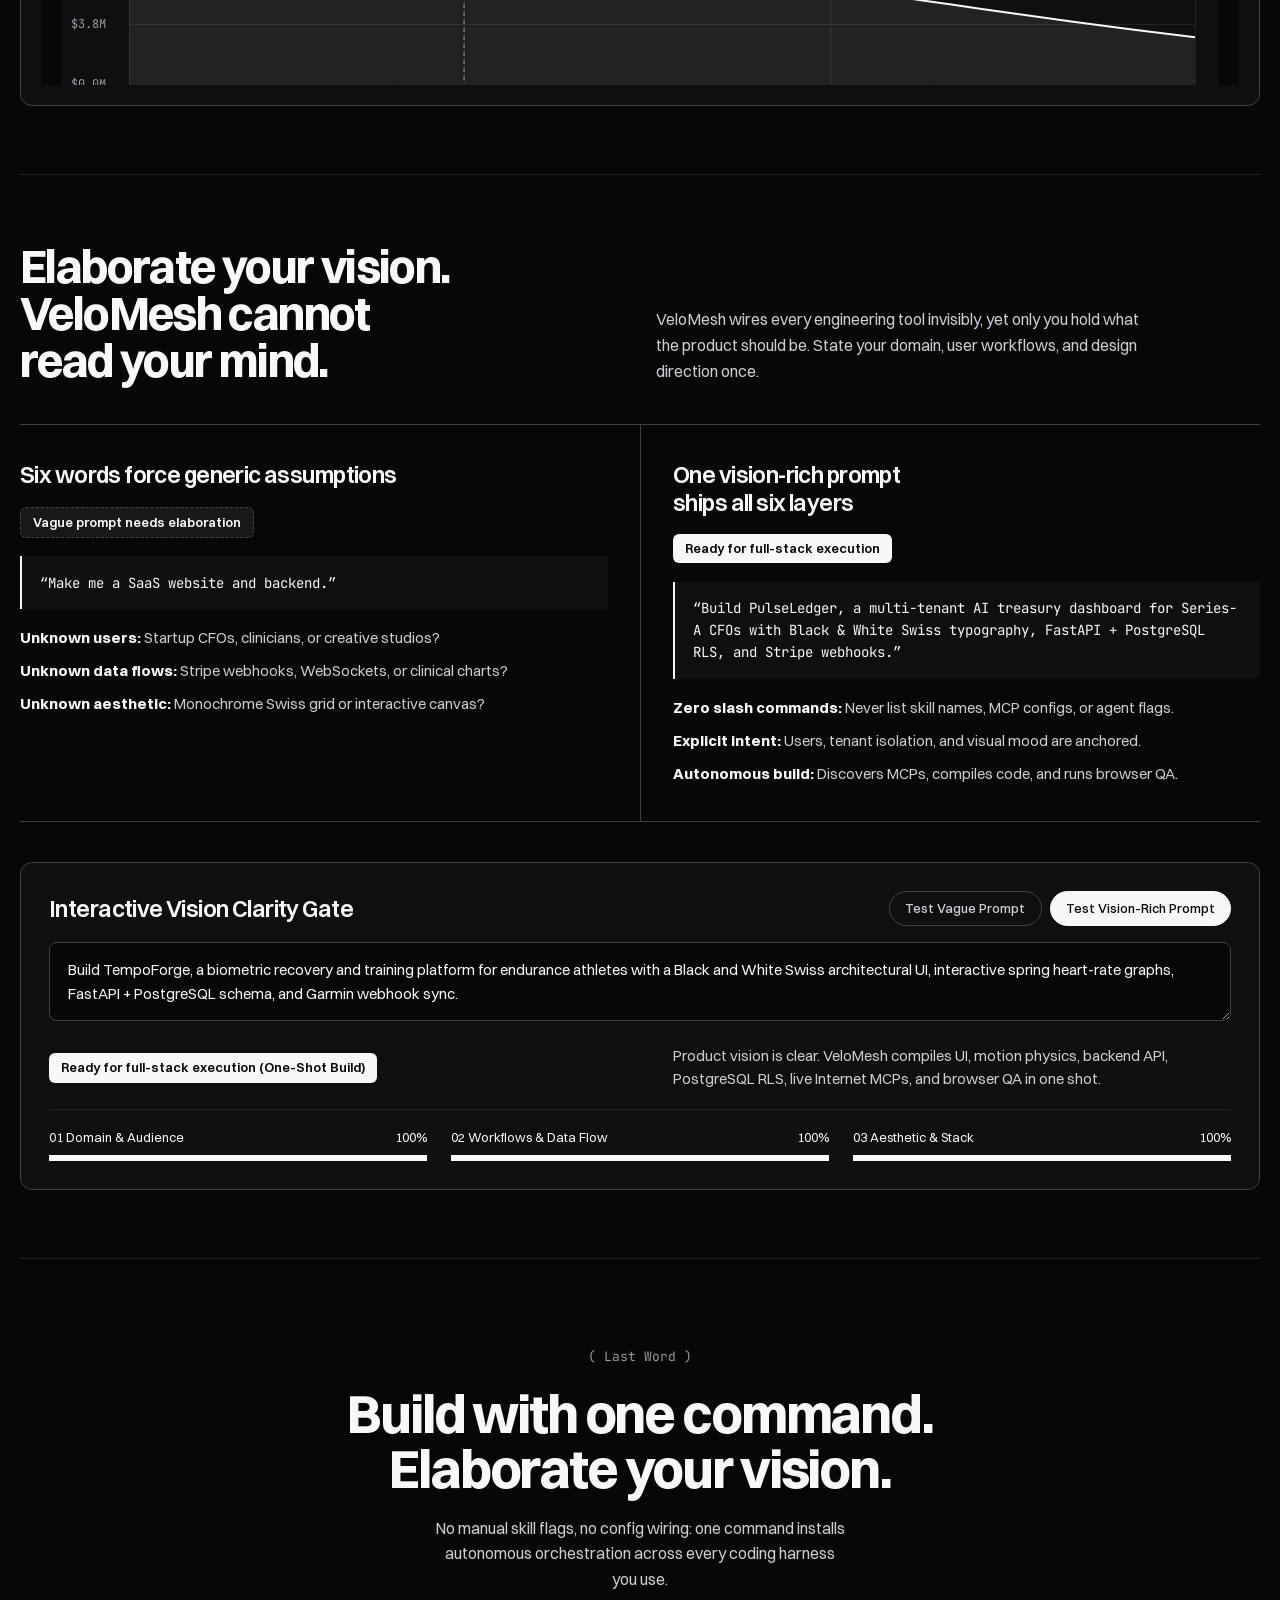
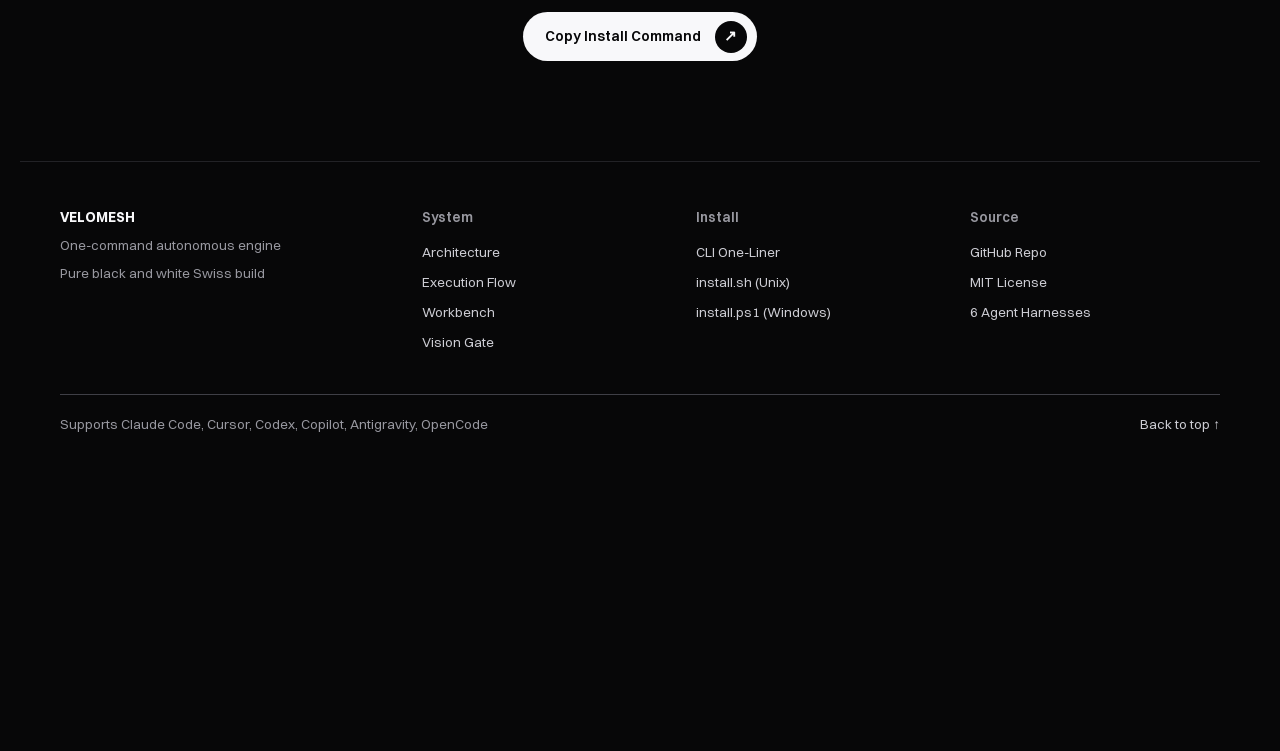
==== commit 7de01ed7: "feat: build PulseLedger multi-tenant AI treasury platform and embed live demo in workbench" ====
--- a/docs/index.html
+++ b/docs/index.html
@@ -573,9 +573,41 @@
             <div class="code-panel" role="tabpanel">
               <div class="code-panel-topbar">
                 <div id="active-skills-strip" class="skills-row"></div>
-                <button type="button" id="copy-file-btn" class="mini-tab-btn">Copy File</button>
+                <div class="code-panel-actions">
+                  <a href="#workbench-live-demo" id="wb-scroll-demo-btn" class="mini-tab-btn">Live Demo App ↓</a>
+                  <a href="./demos/pulseledger/index.html" target="_blank" rel="noopener" id="wb-open-demo-link" class="mini-tab-btn">Open Fullscreen Demo ↗</a>
+                  <button type="button" id="copy-file-btn" class="mini-tab-btn">Copy File</button>
+                </div>
               </div>
               <pre id="workbench-code-output" class="code-view"></pre>
+            </div>
+          </div>
+
+          <!-- EMBEDDED COMPILED LIVE DEMO WEBSITE (PULSELEDGER MULTI-TENANT TREASURY OS) -->
+          <div id="workbench-live-demo" class="wb-live-demo">
+            <div class="wb-demo-bar">
+              <div class="wb-demo-title-group">
+                <span class="bento-index">07 Compiled Live Output</span>
+                <strong id="wb-demo-title" class="wb-demo-heading">PulseLedger — Multi-Tenant AI Treasury OS (Interactive Demo)</strong>
+              </div>
+              <div class="wb-demo-controls">
+                <div class="wb-viewport-group" role="group" aria-label="Demo Viewport Width">
+                  <button type="button" class="mini-tab-btn wb-viewport-btn active" data-demo-viewport="100%">Desktop 100%</button>
+                  <button type="button" class="mini-tab-btn wb-viewport-btn" data-demo-viewport="768px">Tablet 768px</button>
+                  <button type="button" class="mini-tab-btn wb-viewport-btn" data-demo-viewport="390px">Mobile 390px</button>
+                </div>
+                <button type="button" id="wb-reload-demo-btn" class="mini-tab-btn">Reload Demo</button>
+                <a href="./demos/pulseledger/index.html" target="_blank" rel="noopener" class="mini-tab-btn">Launch Standalone App ↗</a>
+              </div>
+            </div>
+            <div class="wb-demo-stage">
+              <iframe
+                id="workbench-demo-frame"
+                class="wb-demo-iframe"
+                src="./demos/pulseledger/index.html"
+                title="PulseLedger Multi-Tenant AI Treasury Platform Live Demo"
+                loading="lazy"
+              ></iframe>
             </div>
           </div>
         </div>
--- a/docs/styles.css
+++ b/docs/styles.css
@@ -1365,9 +1365,83 @@
   display: flex;
   align-items: center;
   justify-content: space-between;
-  gap: 1rem;
+  flex-wrap: wrap;
+  gap: 0.75rem 1rem;
   padding-bottom: 0.85rem;
   border-bottom: 1px solid var(--rule);
+}
+
+.code-panel-actions {
+  display: flex;
+  flex-wrap: wrap;
+  align-items: center;
+  gap: 0.45rem;
+}
+
+.code-panel-actions a.mini-tab-btn,
+.wb-demo-controls a.mini-tab-btn {
+  text-decoration: none;
+}
+
+.wb-live-demo {
+  margin-top: 1rem;
+  padding-top: 1.15rem;
+  border-top: 1px solid var(--rule-strong);
+  display: flex;
+  flex-direction: column;
+  gap: 0.9rem;
+}
+
+.wb-demo-bar {
+  display: flex;
+  flex-wrap: wrap;
+  align-items: center;
+  justify-content: space-between;
+  gap: 0.75rem 1rem;
+}
+
+.wb-demo-title-group {
+  display: flex;
+  flex-wrap: wrap;
+  align-items: baseline;
+  gap: 0.75rem;
+}
+
+.wb-demo-heading {
+  font-size: 1rem;
+  font-weight: 600;
+  color: var(--ink);
+  letter-spacing: -0.02em;
+}
+
+.wb-demo-controls {
+  display: flex;
+  flex-wrap: wrap;
+  align-items: center;
+  gap: 0.45rem;
+}
+
+.wb-viewport-group {
+  display: flex;
+  flex-wrap: wrap;
+  gap: 0.35rem;
+}
+
+.wb-demo-stage {
+  width: 100%;
+  border-top: 1px solid var(--rule);
+  background-color: var(--bg);
+}
+
+.wb-demo-iframe {
+  width: 100%;
+  max-width: 100%;
+  height: 680px;
+  border: none;
+  display: block;
+  margin: 0 auto;
+  background-color: var(--bg);
+  transition: max-width 220ms var(--ease-swiss);
 }
 
 .skills-row {
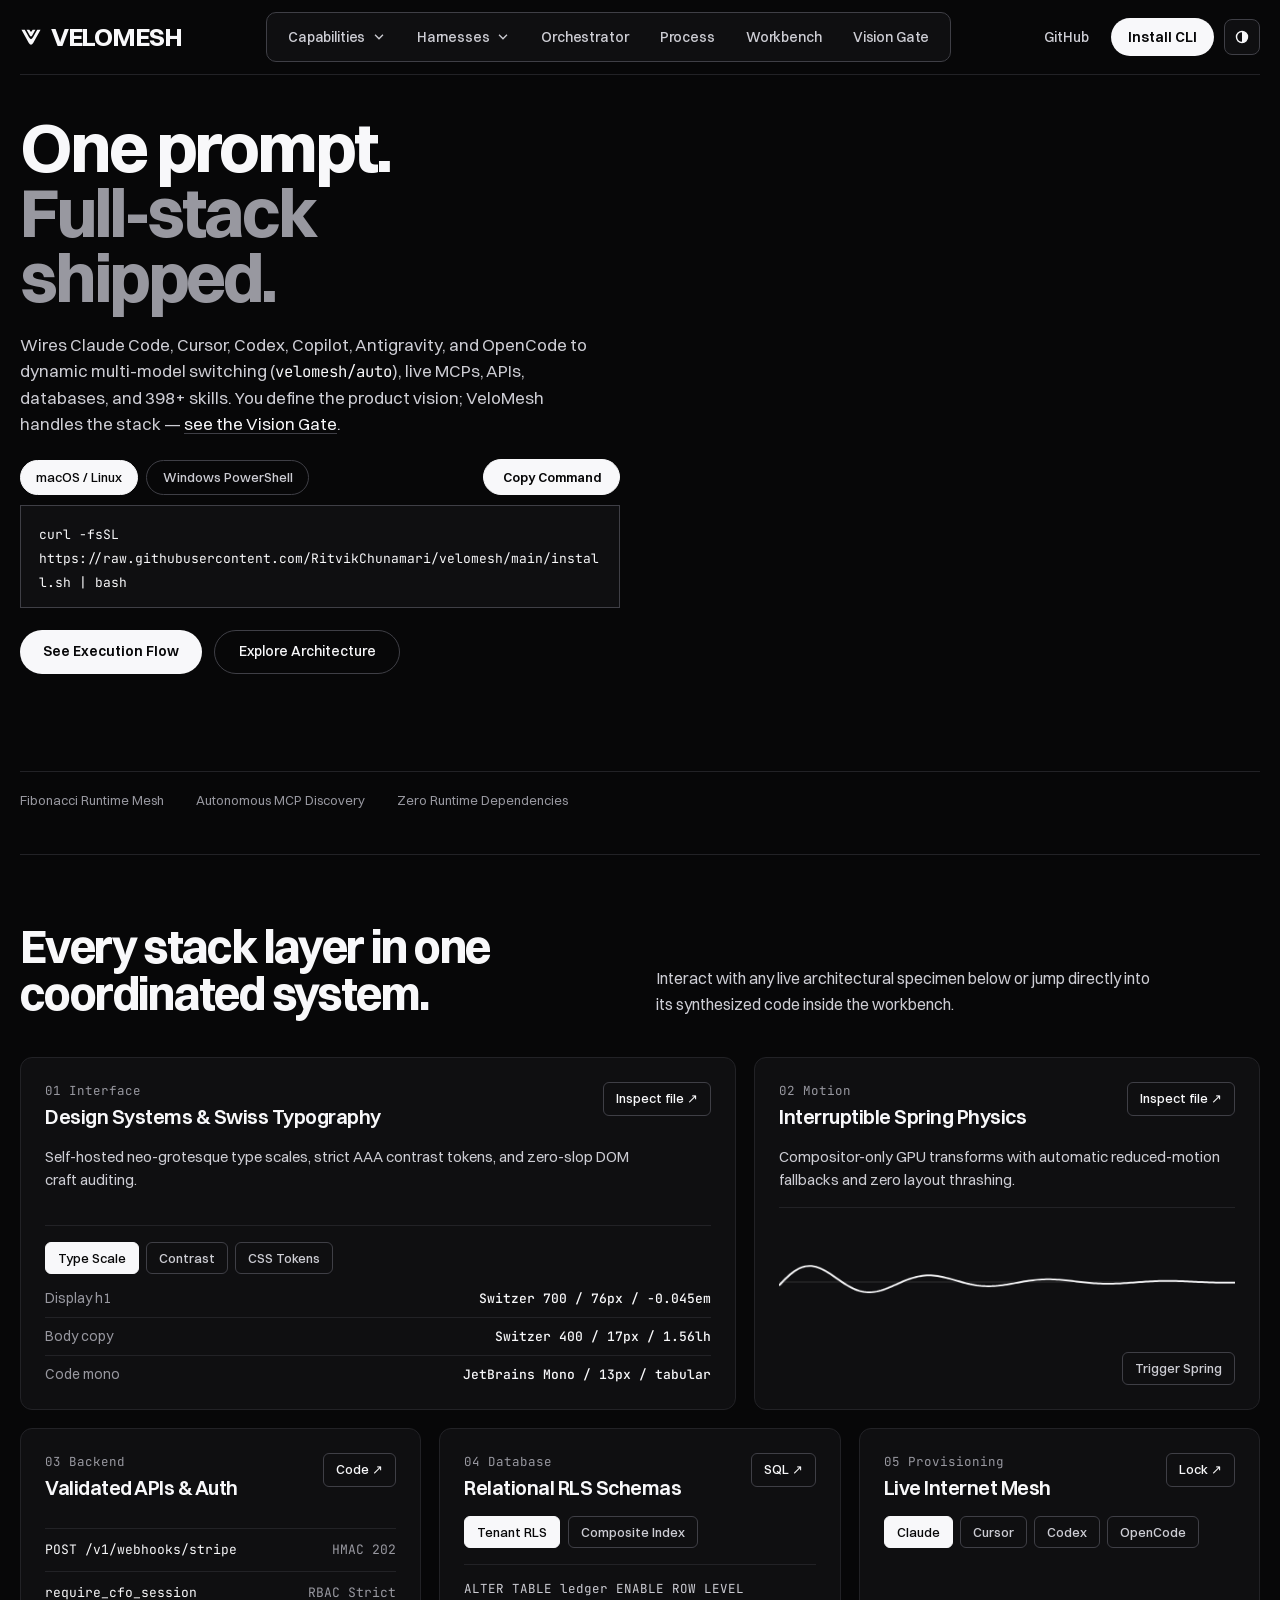
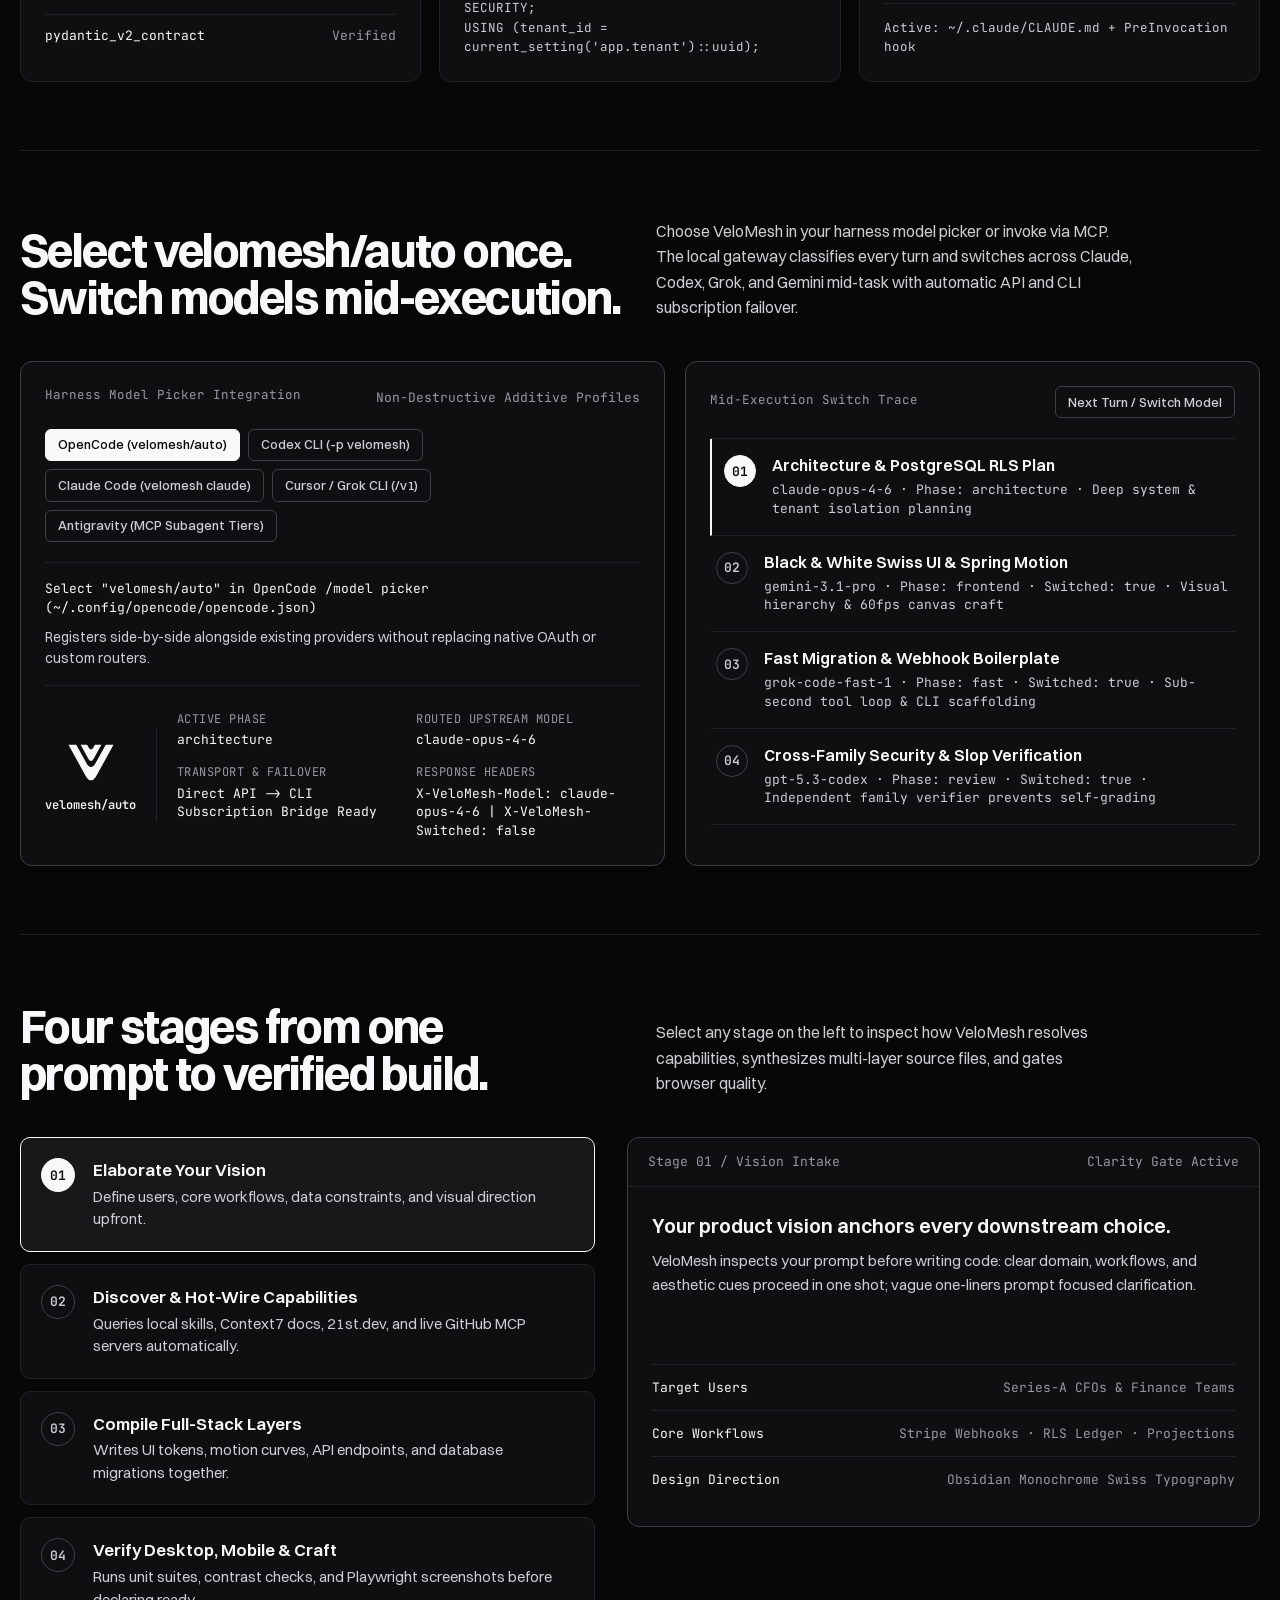
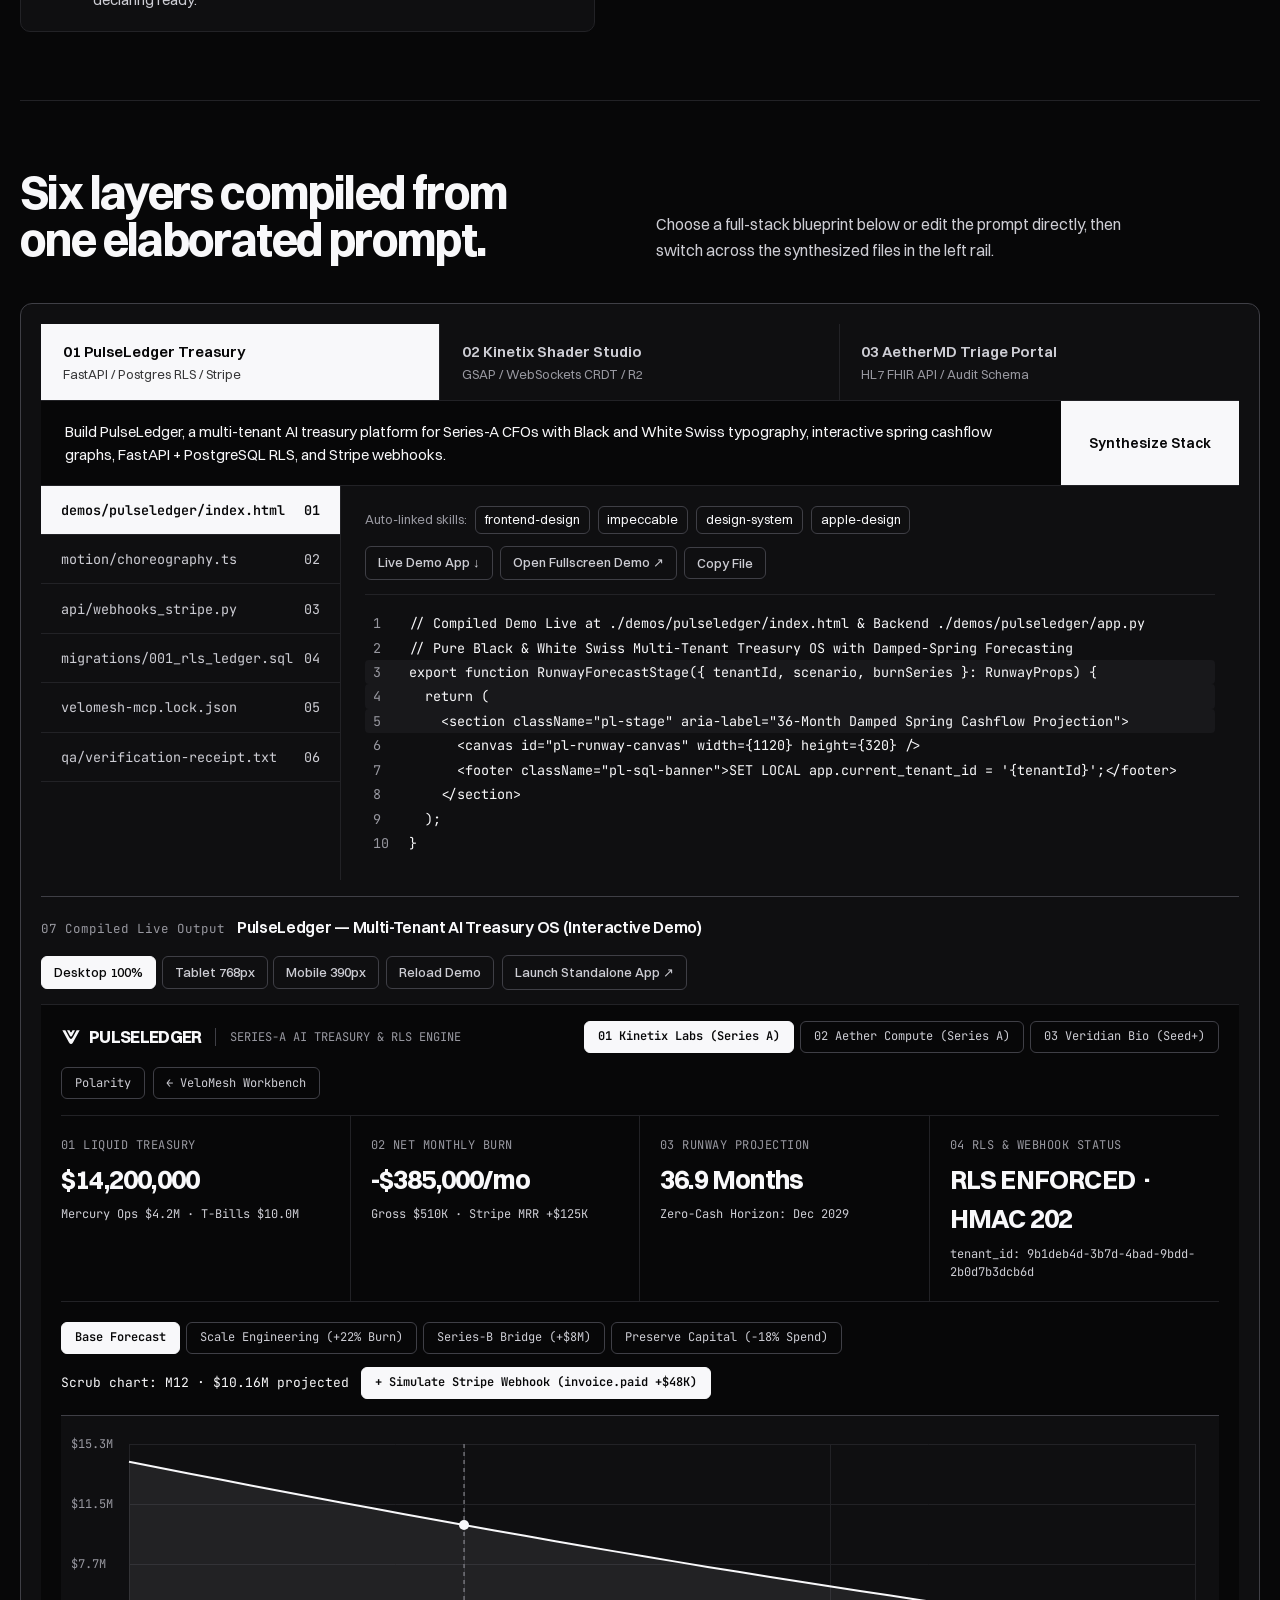
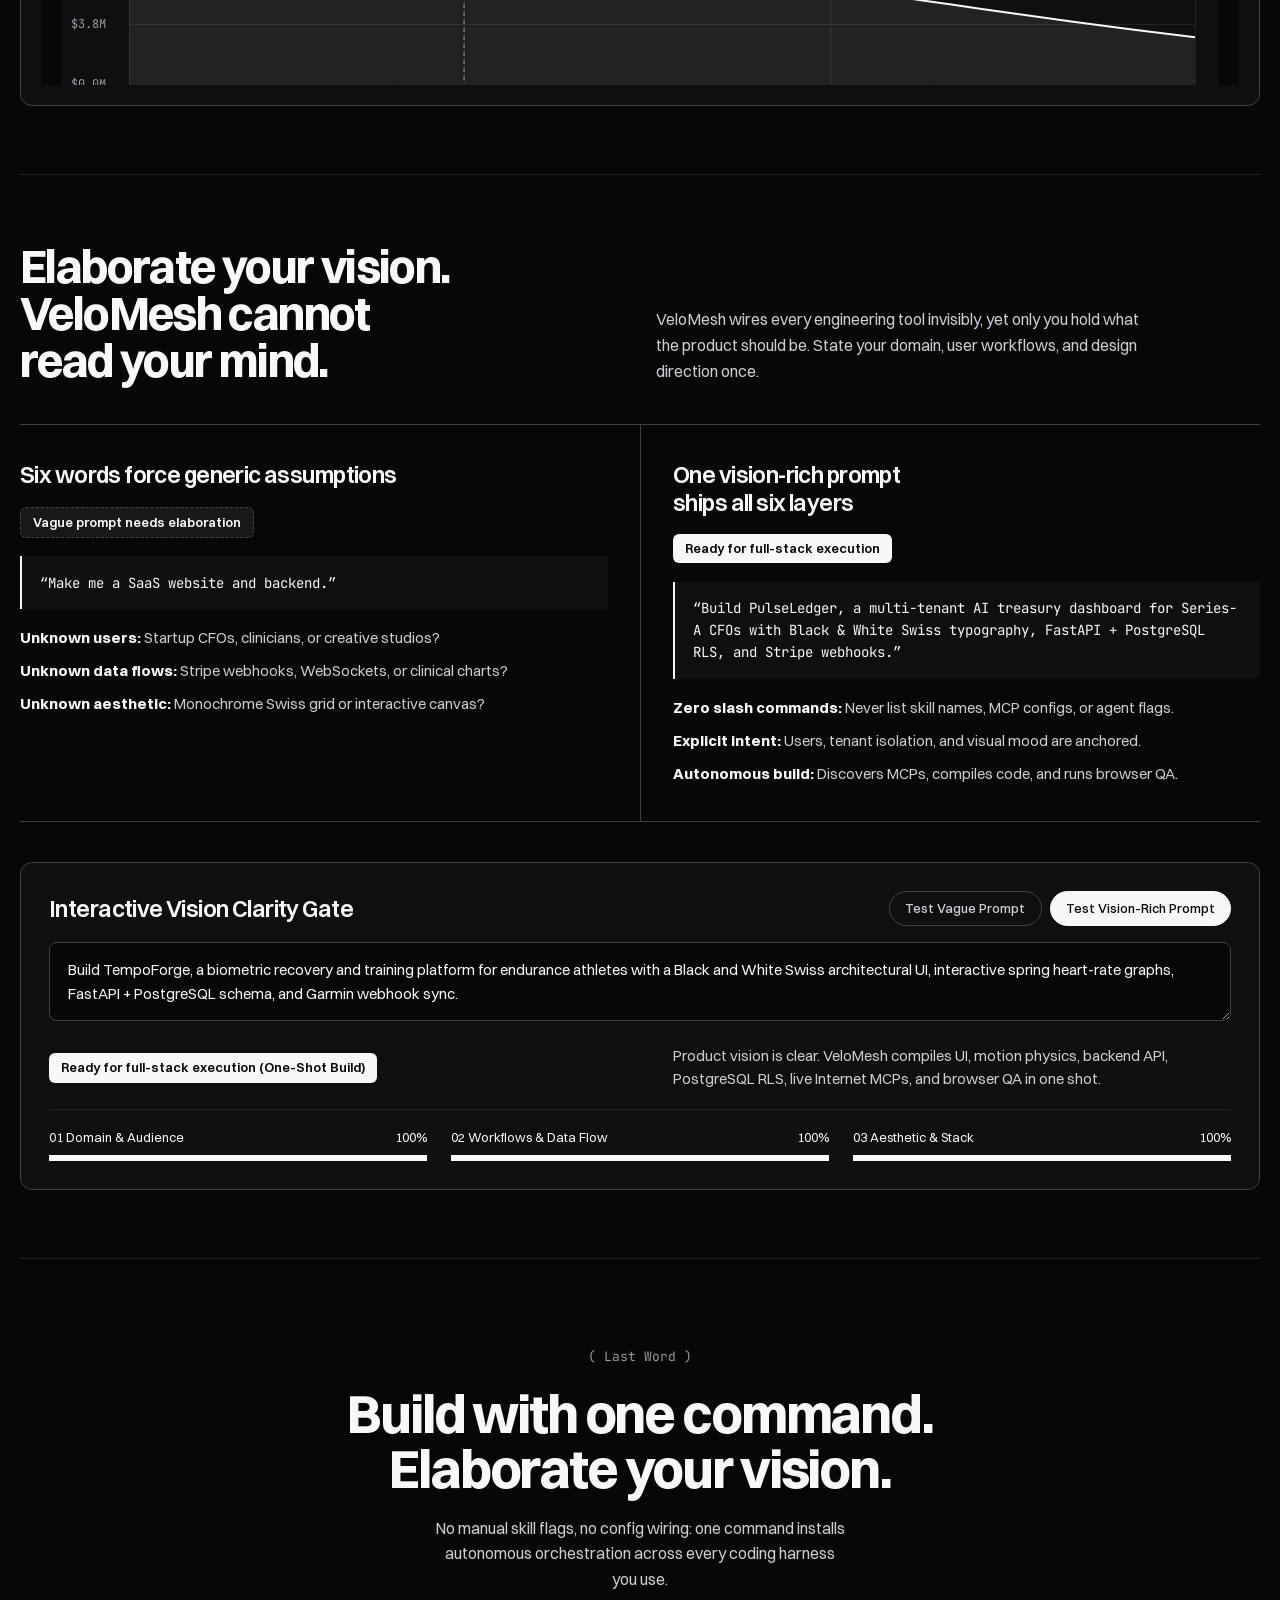
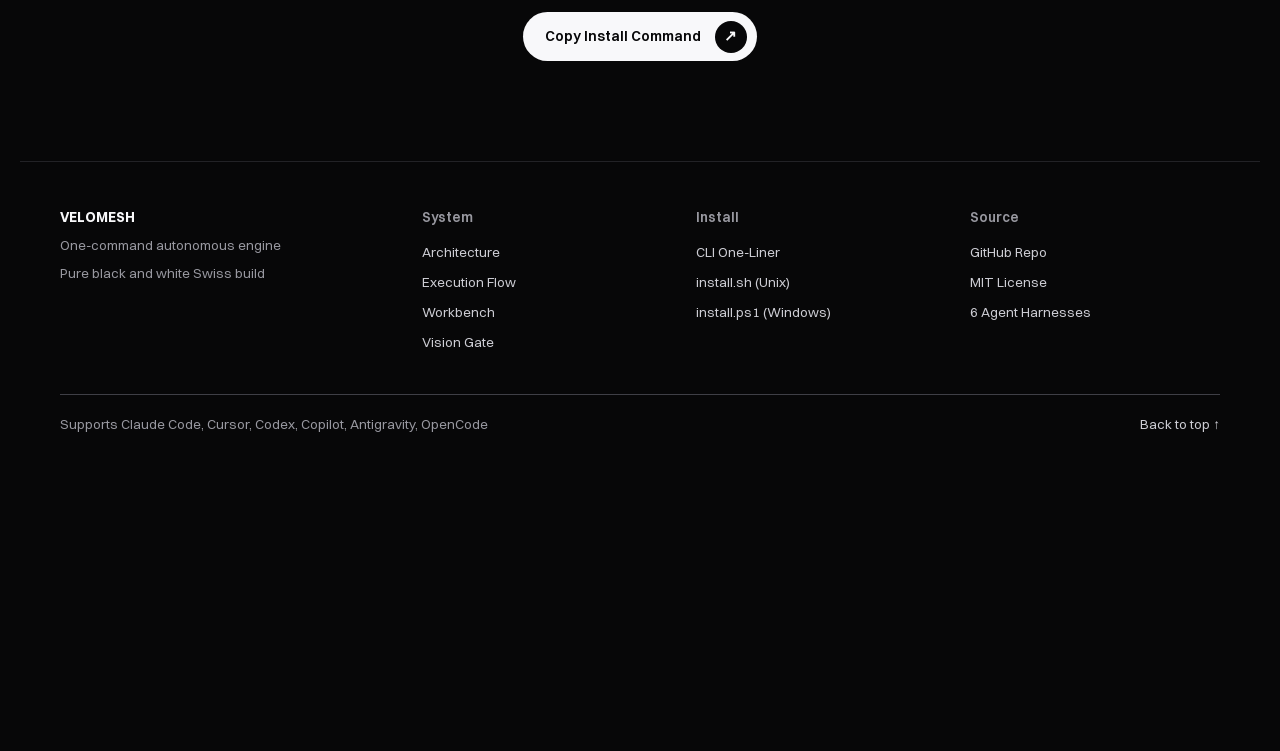
==== commit 8197f5cd: "feat: build Kinetix collaborative CRDT shader studio and wire live workbench blueprint switching" ====
--- a/docs/index.html
+++ b/docs/index.html
@@ -597,7 +597,7 @@
                   <button type="button" class="mini-tab-btn wb-viewport-btn" data-demo-viewport="390px">Mobile 390px</button>
                 </div>
                 <button type="button" id="wb-reload-demo-btn" class="mini-tab-btn">Reload Demo</button>
-                <a href="./demos/pulseledger/index.html" target="_blank" rel="noopener" class="mini-tab-btn">Launch Standalone App ↗</a>
+                <a href="./demos/pulseledger/index.html" target="_blank" rel="noopener" id="wb-standalone-demo-link" class="mini-tab-btn">Launch Standalone App ↗</a>
               </div>
             </div>
             <div class="wb-demo-stage">
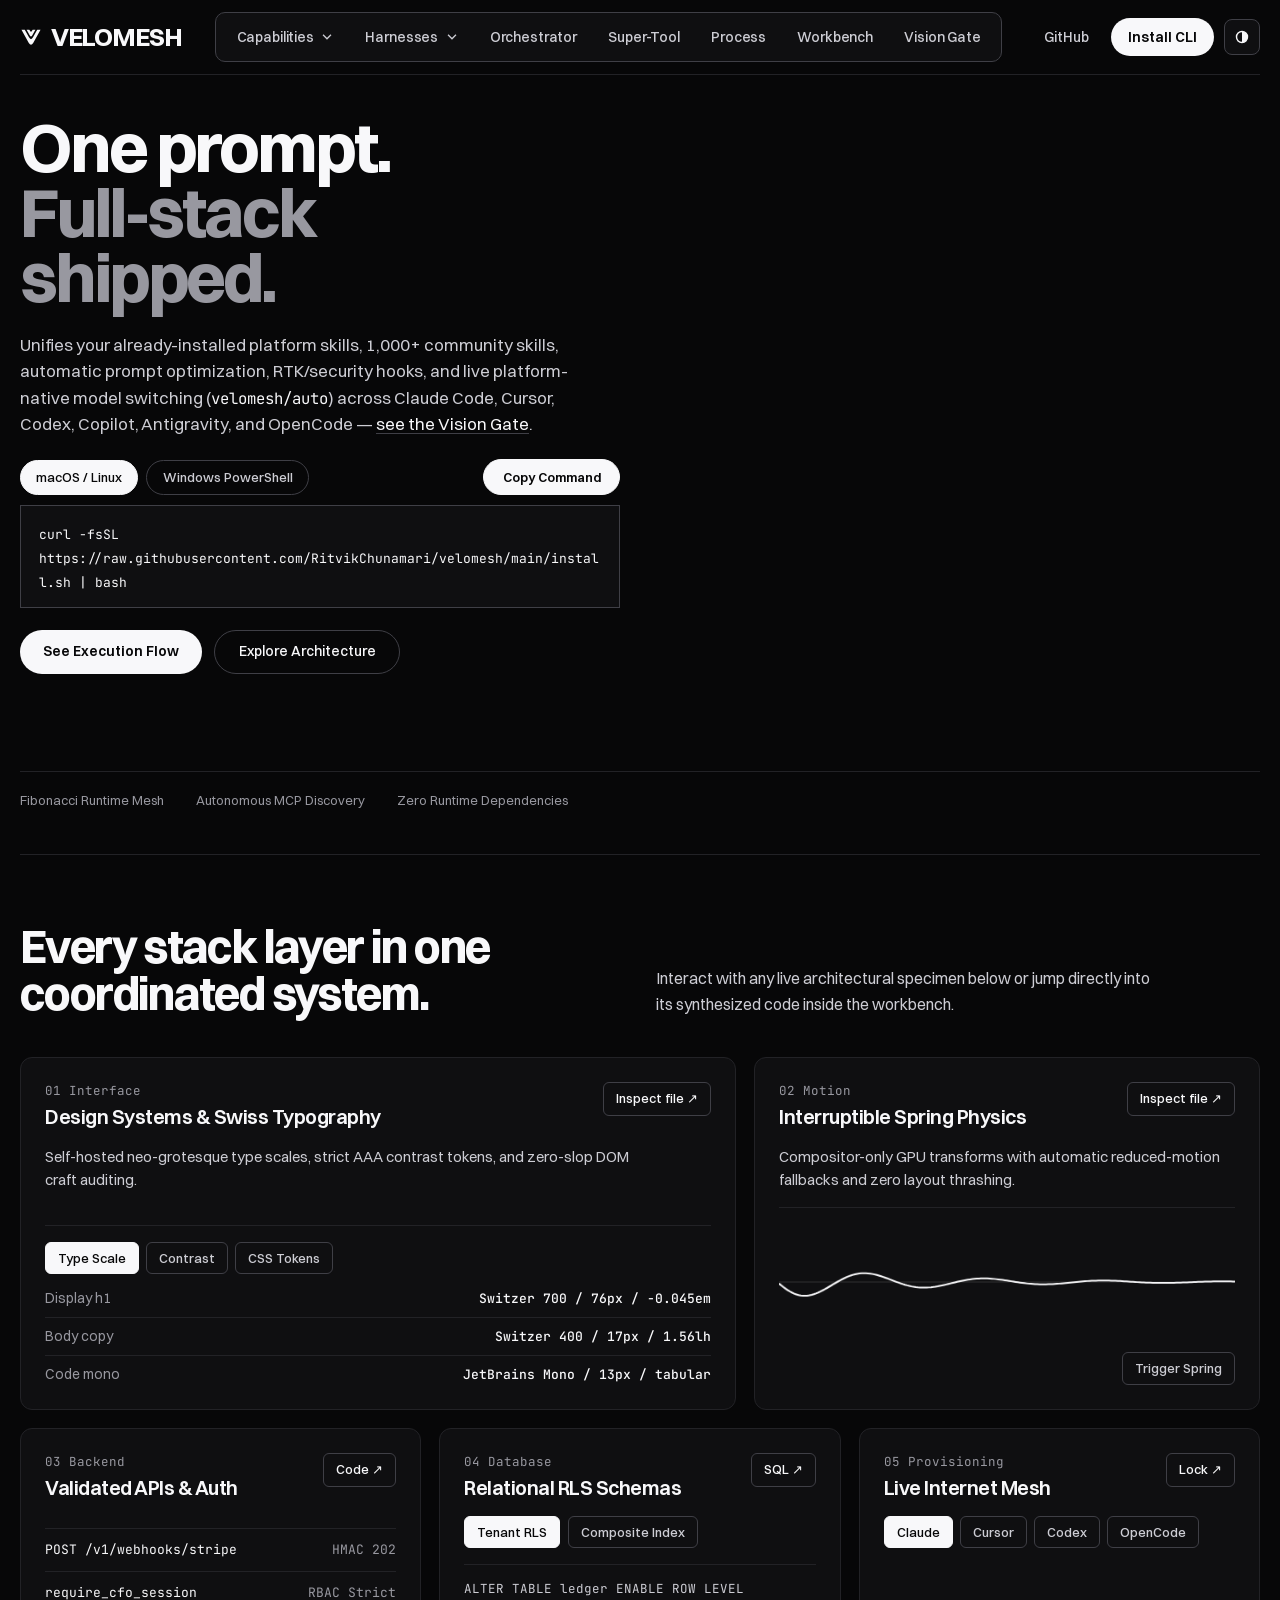
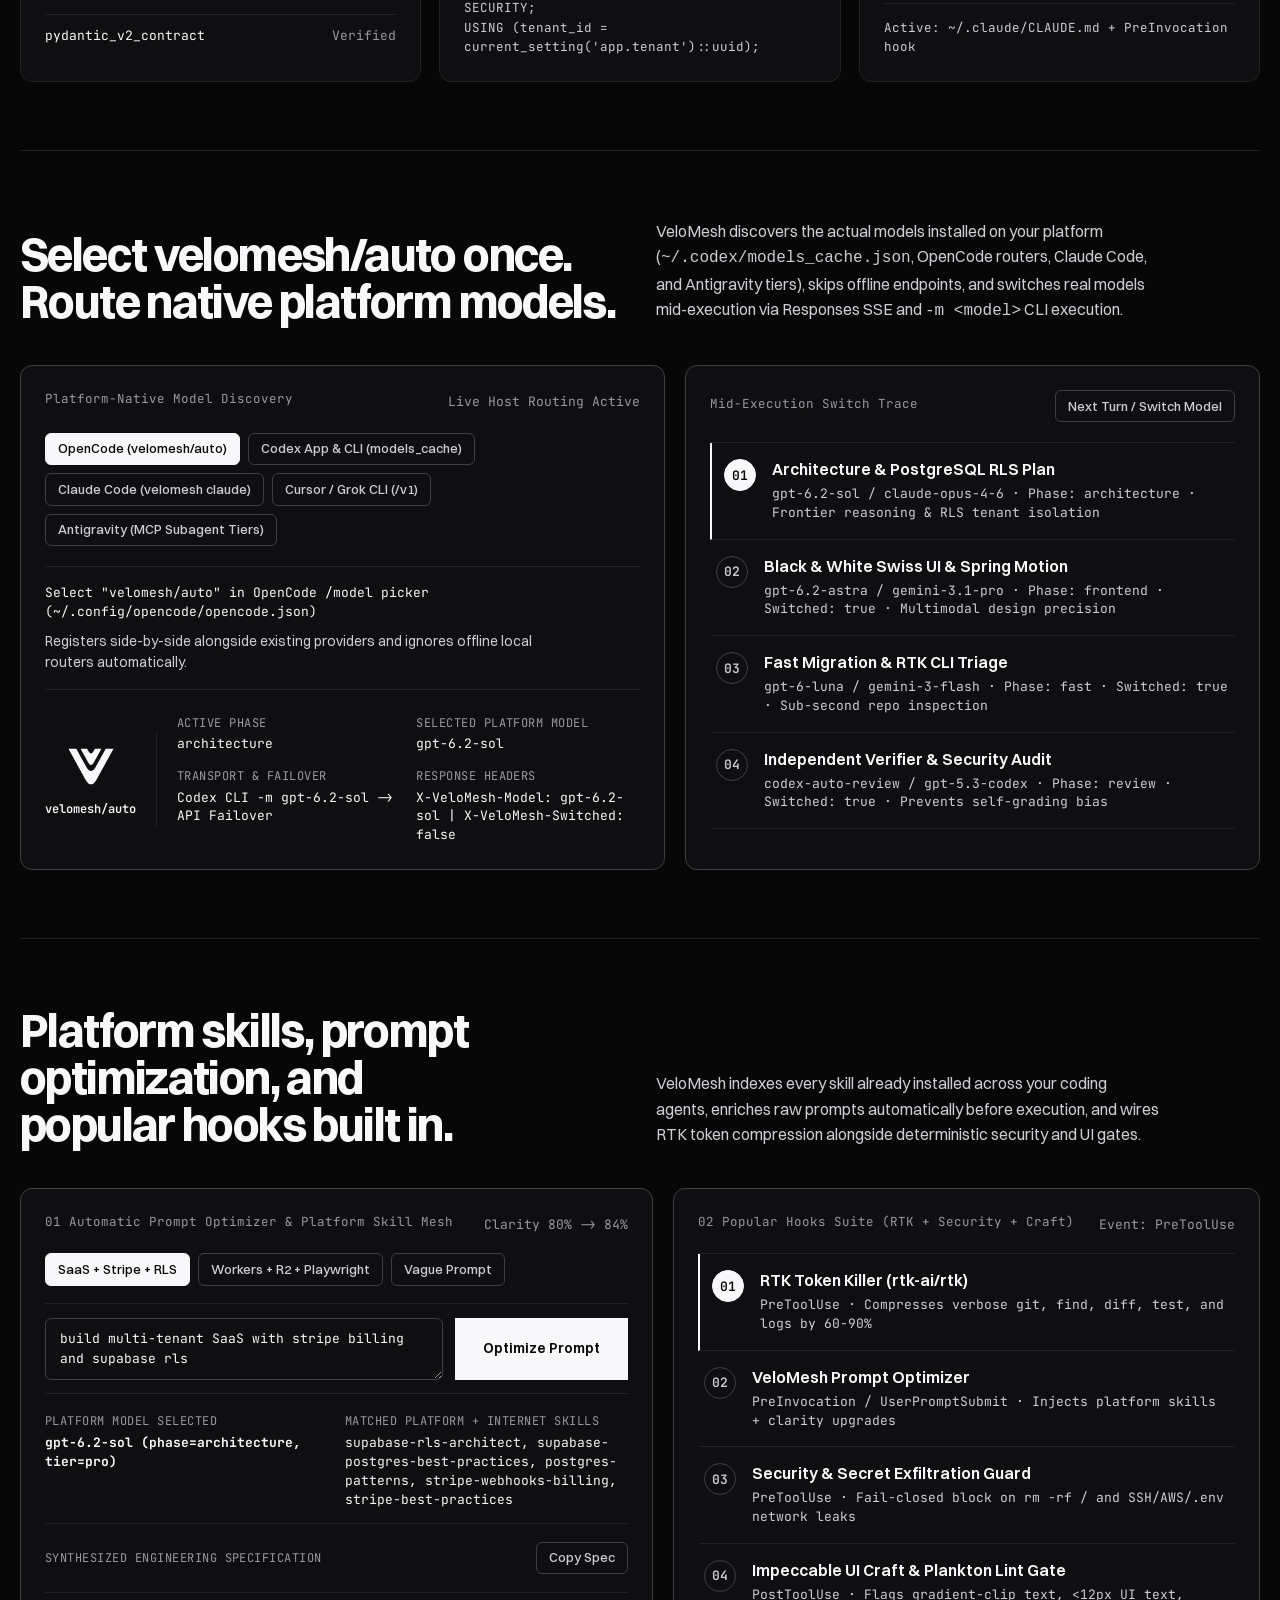
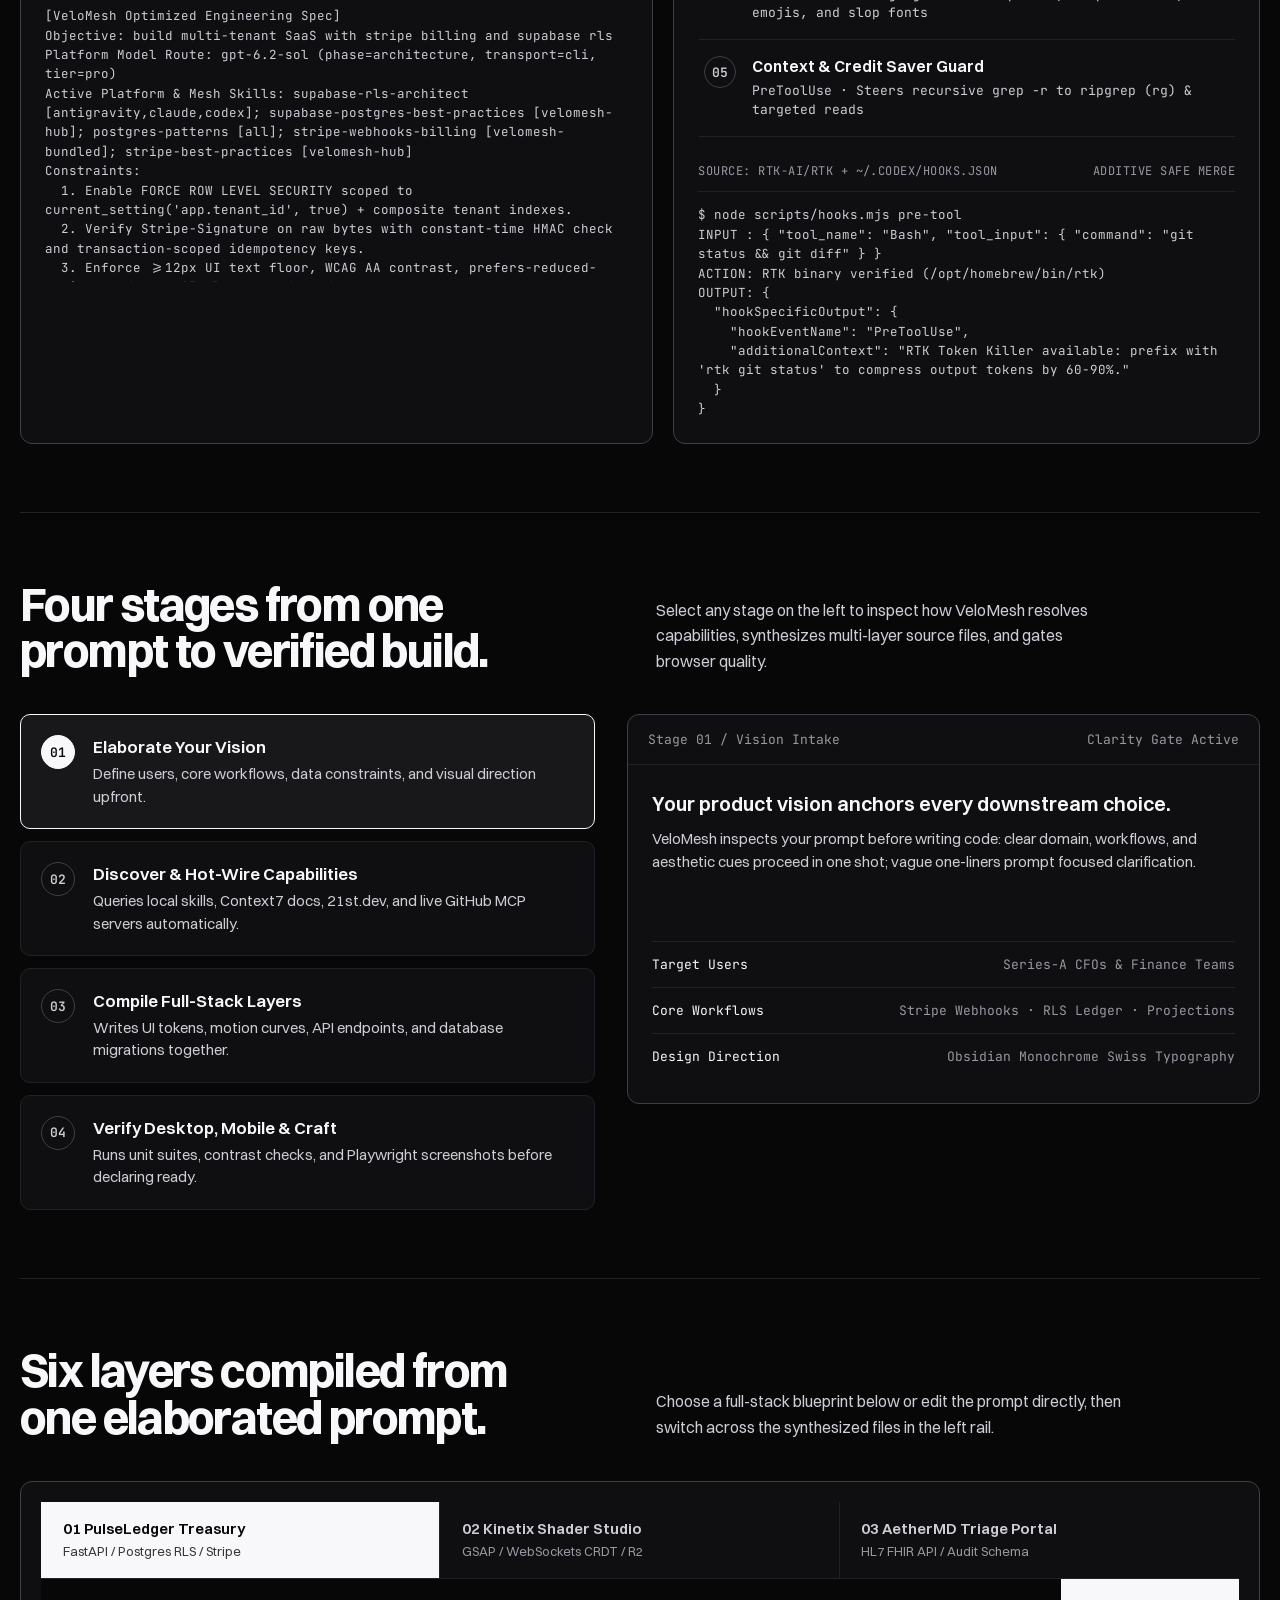
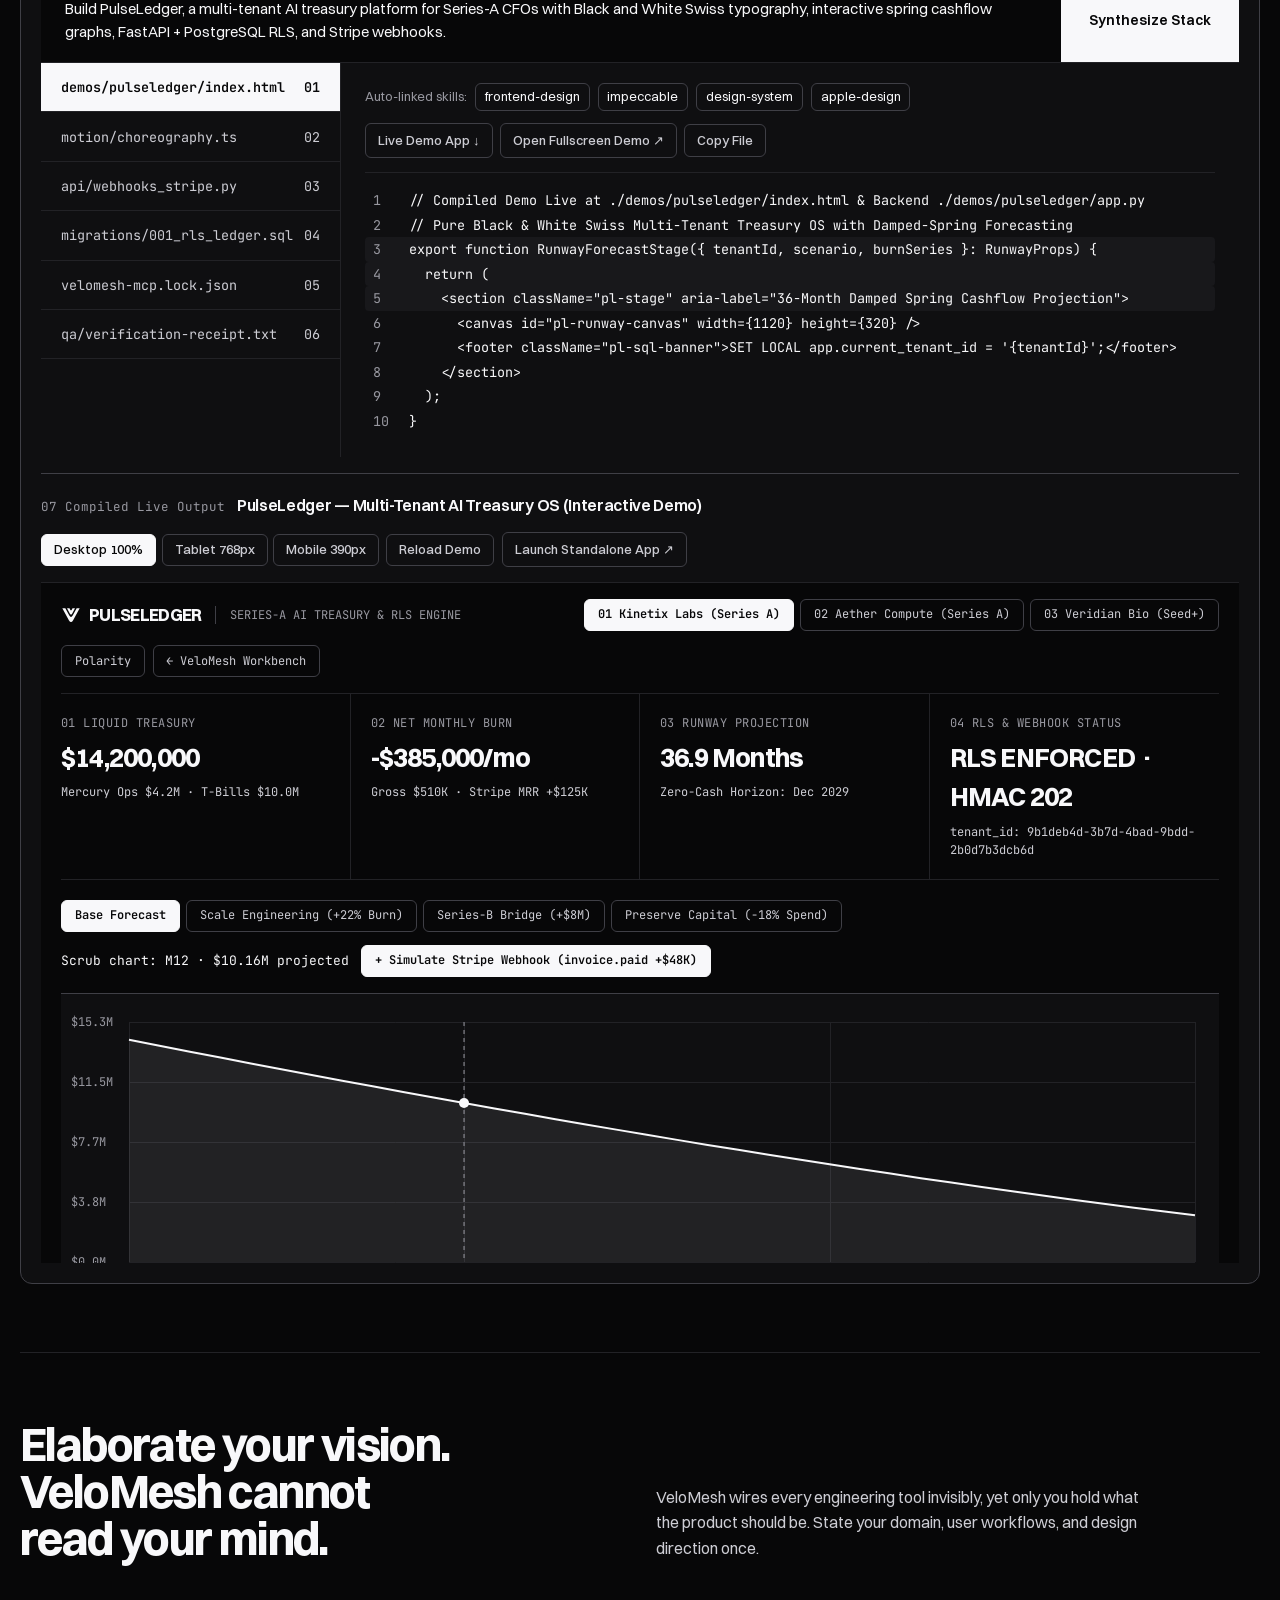
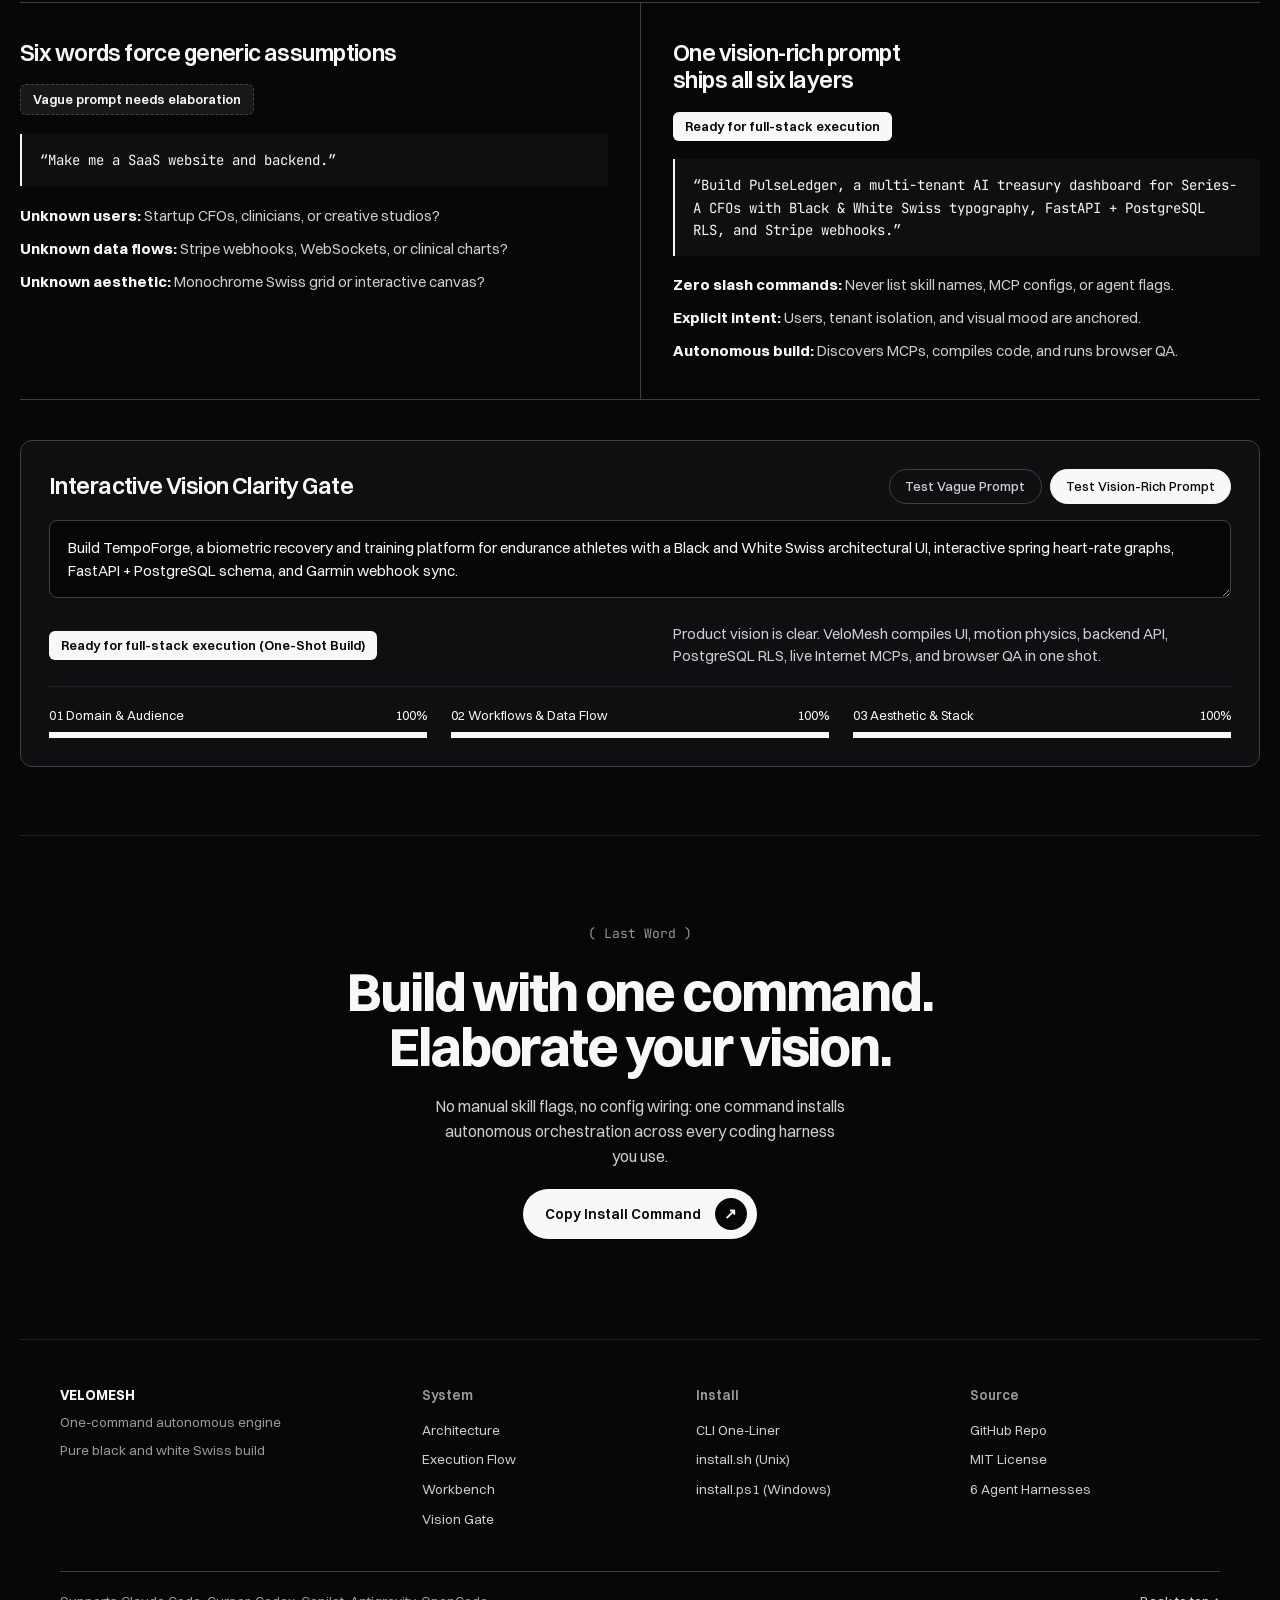
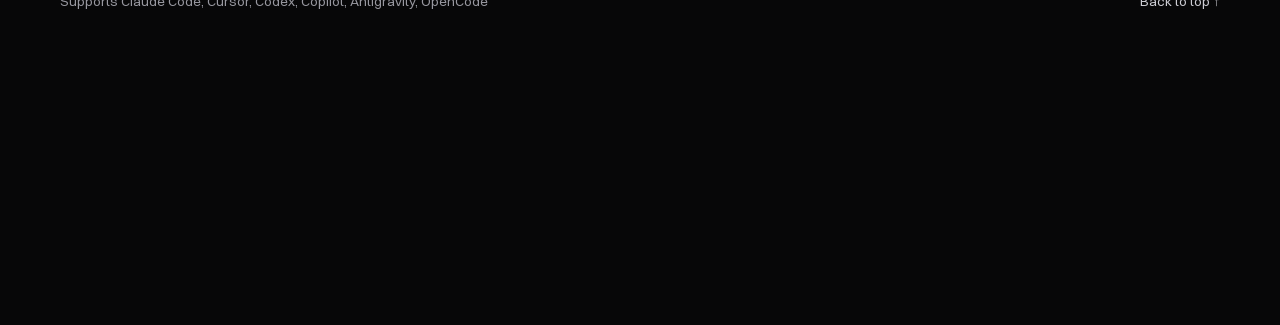
==== commit 3ca85896: "feat(v4.3): unify platform skills, native model routing, prompt optimizer, and RTK hooks suite" ====
--- a/docs/index.html
+++ b/docs/index.html
@@ -182,6 +182,7 @@
           </li>
 
           <li><a href="#model-orchestrator" class="nav-direct-link">Orchestrator</a></li>
+          <li><a href="#super-tool-lab" class="nav-direct-link">Super-Tool</a></li>
           <li><a href="#execution-flow" class="nav-direct-link">Process</a></li>
           <li><a href="#workbench" class="nav-direct-link">Workbench</a></li>
           <li><a href="#vision-spec" class="nav-direct-link">Vision Gate</a></li>
@@ -220,7 +221,7 @@
             </h1>
 
             <p class="hero-description">
-              Wires Claude Code, Cursor, Codex, Copilot, Antigravity, and OpenCode to dynamic multi-model switching (<code>velomesh/auto</code>), live MCPs, APIs, databases, and 398+ skills. You define the product vision; VeloMesh handles the stack — <a href="#vision-spec" class="hero-inline-link">see the Vision Gate</a>.
+              Unifies your already-installed platform skills, 1,000+ community skills, automatic prompt optimization, RTK/security hooks, and live platform-native model switching (<code>velomesh/auto</code>) across Claude Code, Cursor, Codex, Copilot, Antigravity, and OpenCode — <a href="#vision-spec" class="hero-inline-link">see the Vision Gate</a>.
             </p>
 
             <div id="install-section" class="installer-wrap">
@@ -359,22 +360,22 @@
       <!-- MULTI-MODEL ORCHESTRATOR IN ACTION (velomesh/auto) -->
       <section id="model-orchestrator" class="content-section" aria-label="Multi-Model Orchestrator in Action">
         <div class="section-split-head">
-          <h2 class="section-heading">Select velomesh/auto once. Switch models mid-execution.</h2>
+          <h2 class="section-heading">Select velomesh/auto once. Route native platform models.</h2>
           <p class="section-subcopy">
-            Choose VeloMesh in your harness model picker or invoke via MCP. The local gateway classifies every turn and switches across Claude, Codex, Grok, and Gemini mid-task with automatic API and CLI subscription failover.
+            VeloMesh discovers the actual models installed on your platform (<code>~/.codex/models_cache.json</code>, OpenCode routers, Claude Code, and Antigravity tiers), skips offline endpoints, and switches real models mid-execution via Responses SSE and <code>-m &lt;model&gt;</code> CLI execution.
           </p>
         </div>
 
         <div class="orchestrator-action-console">
           <div class="orch-left-panel">
             <div class="orch-block-head">
-              <span class="bento-index">Harness Model Picker Integration</span>
-              <span class="orch-status-label">Non-Destructive Additive Profiles</span>
+              <span class="bento-index">Platform-Native Model Discovery</span>
+              <span class="orch-status-label">Live Host Routing Active</span>
             </div>
 
             <div class="orch-harness-tabs" role="tablist" aria-label="Select Coding Harness">
               <button type="button" class="mini-tab-btn orch-harness-btn active" role="tab" aria-selected="true" data-orch-harness="opencode">OpenCode (velomesh/auto)</button>
-              <button type="button" class="mini-tab-btn orch-harness-btn" role="tab" aria-selected="false" data-orch-harness="codex">Codex CLI (-p velomesh)</button>
+              <button type="button" class="mini-tab-btn orch-harness-btn" role="tab" aria-selected="false" data-orch-harness="codex">Codex App &amp; CLI (models_cache)</button>
               <button type="button" class="mini-tab-btn orch-harness-btn" role="tab" aria-selected="false" data-orch-harness="claude">Claude Code (velomesh claude)</button>
               <button type="button" class="mini-tab-btn orch-harness-btn" role="tab" aria-selected="false" data-orch-harness="cursor">Cursor / Grok CLI (/v1)</button>
               <button type="button" class="mini-tab-btn orch-harness-btn" role="tab" aria-selected="false" data-orch-harness="antigravity">Antigravity (MCP Subagent Tiers)</button>
@@ -382,7 +383,7 @@
 
             <div class="orch-cmd-surface">
               <code id="orch-harness-cmd" class="cmd-line-code">Select "velomesh/auto" in OpenCode /model picker (~/.config/opencode/opencode.json)</code>
-              <p id="orch-harness-note" class="orch-harness-note">Registers side-by-side alongside existing providers without replacing native OAuth or custom routers.</p>
+              <p id="orch-harness-note" class="orch-harness-note">Registers side-by-side alongside existing providers and ignores offline local routers automatically.</p>
             </div>
 
             <div class="orch-emblem-junction" aria-live="polite">
@@ -400,16 +401,16 @@
                   <dd id="orch-active-phase">architecture</dd>
                 </div>
                 <div>
-                  <dt>Routed Upstream Model</dt>
-                  <dd id="orch-active-model">claude-opus-4-6</dd>
+                  <dt>Selected Platform Model</dt>
+                  <dd id="orch-active-model">gpt-6.2-sol</dd>
                 </div>
                 <div>
                   <dt>Transport &amp; Failover</dt>
-                  <dd id="orch-active-transport">Direct API -&gt; CLI Subscription Bridge Ready</dd>
+                  <dd id="orch-active-transport">Codex CLI -m gpt-6.2-sol -&gt; API Failover</dd>
                 </div>
                 <div>
                   <dt>Response Headers</dt>
-                  <dd id="orch-active-headers">X-VeloMesh-Model: claude-opus-4-6 | X-VeloMesh-Switched: false</dd>
+                  <dd id="orch-active-headers">X-VeloMesh-Model: gpt-6.2-sol | X-VeloMesh-Switched: false</dd>
                 </div>
               </dl>
             </div>
@@ -426,7 +427,7 @@
                 <span class="orch-turn-num">01</span>
                 <span class="orch-turn-copy">
                   <strong>Architecture &amp; PostgreSQL RLS Plan</strong>
-                  <span class="orch-turn-meta">claude-opus-4-6 · Phase: architecture · Deep system &amp; tenant isolation planning</span>
+                  <span class="orch-turn-meta">gpt-6.2-sol / claude-opus-4-6 · Phase: architecture · Frontier reasoning &amp; RLS tenant isolation</span>
                 </span>
               </button>
 
@@ -434,25 +435,129 @@
                 <span class="orch-turn-num">02</span>
                 <span class="orch-turn-copy">
                   <strong>Black &amp; White Swiss UI &amp; Spring Motion</strong>
-                  <span class="orch-turn-meta">gemini-3.1-pro · Phase: frontend · Switched: true · Visual hierarchy &amp; 60fps canvas craft</span>
+                  <span class="orch-turn-meta">gpt-6.2-astra / gemini-3.1-pro · Phase: frontend · Switched: true · Multimodal design precision</span>
                 </span>
               </button>
 
               <button type="button" class="orch-turn-btn" role="tab" aria-selected="false" data-orch-turn="2">
                 <span class="orch-turn-num">03</span>
                 <span class="orch-turn-copy">
-                  <strong>Fast Migration &amp; Webhook Boilerplate</strong>
-                  <span class="orch-turn-meta">grok-code-fast-1 · Phase: fast · Switched: true · Sub-second tool loop &amp; CLI scaffolding</span>
+                  <strong>Fast Migration &amp; RTK CLI Triage</strong>
+                  <span class="orch-turn-meta">gpt-6-luna / gemini-3-flash · Phase: fast · Switched: true · Sub-second repo inspection</span>
                 </span>
               </button>
 
               <button type="button" class="orch-turn-btn" role="tab" aria-selected="false" data-orch-turn="3">
                 <span class="orch-turn-num">04</span>
                 <span class="orch-turn-copy">
-                  <strong>Cross-Family Security &amp; Slop Verification</strong>
-                  <span class="orch-turn-meta">gpt-5.3-codex · Phase: review · Switched: true · Independent family verifier prevents self-grading</span>
+                  <strong>Independent Verifier &amp; Security Audit</strong>
+                  <span class="orch-turn-meta">codex-auto-review / gpt-5.3-codex · Phase: review · Switched: true · Prevents self-grading bias</span>
                 </span>
               </button>
+            </div>
+          </div>
+        </div>
+      </section>
+
+      <!-- SUPER-TOOL LAB: PLATFORM SKILLS + PROMPT OPTIMIZER + POPULAR HOOKS -->
+      <section id="super-tool-lab" class="content-section" aria-label="Platform Skills, Prompt Optimizer and Super-Hooks">
+        <div class="section-split-head">
+          <h2 class="section-heading">Platform skills, prompt optimization, and popular hooks built in.</h2>
+          <p class="section-subcopy">
+            VeloMesh indexes every skill already installed across your coding agents, enriches raw prompts automatically before execution, and wires RTK token compression alongside deterministic security and UI gates.
+          </p>
+        </div>
+
+        <div class="super-tool-console">
+          <div id="prompt-optimizer-console" class="st-pane">
+            <div class="orch-block-head">
+              <span class="bento-index">01 Automatic Prompt Optimizer &amp; Platform Skill Mesh</span>
+              <span id="opt-score-badge" class="orch-status-label">Clarity 38% -&gt; 97%</span>
+            </div>
+
+            <div class="opt-sample-row" role="group" aria-label="Prompt Optimizer Presets">
+              <button type="button" class="mini-tab-btn opt-sample-btn active" data-opt-sample="build multi-tenant SaaS with stripe billing and supabase rls">SaaS + Stripe + RLS</button>
+              <button type="button" class="mini-tab-btn opt-sample-btn" data-opt-sample="create cloudflare worker websocket shader studio with r2 uploads and playwright tests">Workers + R2 + Playwright</button>
+              <button type="button" class="mini-tab-btn opt-sample-btn" data-opt-sample="make an app">Vague Prompt</button>
+            </div>
+
+            <div class="opt-input-row">
+              <textarea id="optimizer-raw-input" class="opt-textarea" rows="2" aria-label="Enter raw user prompt to optimize">build multi-tenant SaaS with stripe billing and supabase rls</textarea>
+              <button type="button" id="optimizer-run-btn" class="prompt-run-btn">Optimize Prompt</button>
+            </div>
+
+            <div class="opt-meta-strip">
+              <div class="opt-meta-cell">
+                <span class="opt-meta-label">Platform Model Selected</span>
+                <strong id="opt-route-badge">gpt-6.2-sol (phase=architecture, tier=pro)</strong>
+              </div>
+              <div class="opt-meta-cell">
+                <span class="opt-meta-label">Matched Platform + Internet Skills</span>
+                <span id="opt-skills-list" class="opt-skills-text">supabase-rls-architect, stripe-webhooks-billing, supabase-postgres-best-practices, stripe-best-practices, postgres-patterns</span>
+              </div>
+            </div>
+
+            <div class="opt-output-head">
+              <span class="opt-meta-label">Synthesized Engineering Specification</span>
+              <button type="button" id="opt-copy-btn" class="mini-tab-btn">Copy Spec</button>
+            </div>
+            <pre id="optimizer-output-view" class="opt-code-output"></pre>
+          </div>
+
+          <div id="hooks-pack-matrix" class="st-pane">
+            <div class="orch-block-head">
+              <span class="bento-index">02 Popular Hooks Suite (RTK + Security + Craft)</span>
+              <span id="hook-active-event" class="orch-status-label">Event: PreToolUse</span>
+            </div>
+
+            <div class="hooks-tab-list" role="tablist" aria-label="Installed Super-Hooks">
+              <button type="button" class="orch-turn-btn hook-select-btn active" role="tab" aria-selected="true" data-hook-id="rtk">
+                <span class="orch-turn-num">01</span>
+                <span class="orch-turn-copy">
+                  <strong>RTK Token Killer (rtk-ai/rtk)</strong>
+                  <span class="orch-turn-meta">PreToolUse · Compresses verbose git, find, diff, test, and logs by 60-90%</span>
+                </span>
+              </button>
+
+              <button type="button" class="orch-turn-btn hook-select-btn" role="tab" aria-selected="false" data-hook-id="optimizer">
+                <span class="orch-turn-num">02</span>
+                <span class="orch-turn-copy">
+                  <strong>VeloMesh Prompt Optimizer</strong>
+                  <span class="orch-turn-meta">PreInvocation / UserPromptSubmit · Injects platform skills + clarity upgrades</span>
+                </span>
+              </button>
+
+              <button type="button" class="orch-turn-btn hook-select-btn" role="tab" aria-selected="false" data-hook-id="security">
+                <span class="orch-turn-num">03</span>
+                <span class="orch-turn-copy">
+                  <strong>Security &amp; Secret Exfiltration Guard</strong>
+                  <span class="orch-turn-meta">PreToolUse · Fail-closed block on rm -rf / and SSH/AWS/.env network leaks</span>
+                </span>
+              </button>
+
+              <button type="button" class="orch-turn-btn hook-select-btn" role="tab" aria-selected="false" data-hook-id="impeccable">
+                <span class="orch-turn-num">04</span>
+                <span class="orch-turn-copy">
+                  <strong>Impeccable UI Craft &amp; Plankton Lint Gate</strong>
+                  <span class="orch-turn-meta">PostToolUse · Flags gradient-clip text, &lt;12px UI text, emojis, and slop fonts</span>
+                </span>
+              </button>
+
+              <button type="button" class="orch-turn-btn hook-select-btn" role="tab" aria-selected="false" data-hook-id="credit">
+                <span class="orch-turn-num">05</span>
+                <span class="orch-turn-copy">
+                  <strong>Context &amp; Credit Saver Guard</strong>
+                  <span class="orch-turn-meta">PreToolUse · Steers recursive grep -r to ripgrep (rg) &amp; targeted reads</span>
+                </span>
+              </button>
+            </div>
+
+            <div class="hook-trace-wrap">
+              <div class="opt-output-head">
+                <span id="hook-active-repo" class="opt-meta-label">Source: rtk-ai/rtk + ~/.codex/hooks.json + ~/.claude/settings.json</span>
+                <span class="opt-meta-label">Additive Safe Merge</span>
+              </div>
+              <pre id="hook-trace-output" class="opt-code-output"></pre>
             </div>
           </div>
         </div>
@@ -788,10 +893,11 @@
       <nav class="drawer-links" aria-label="Mobile Quick Navigation">
         <a href="#architecture-bento" class="drawer-link-row"><span>01 Architecture Matrix</span><span>↗</span></a>
         <a href="#model-orchestrator" class="drawer-link-row"><span>02 Multi-Model Orchestrator</span><span>↗</span></a>
-        <a href="#execution-flow" class="drawer-link-row"><span>03 Execution Pipeline</span><span>↗</span></a>
-        <a href="#workbench" class="drawer-link-row"><span>04 Full-Stack Workbench</span><span>↗</span></a>
-        <a href="#vision-spec" class="drawer-link-row"><span>05 Vision Clarity Gate</span><span>↗</span></a>
-        <a href="https://github.com/RitvikChunamari/velomesh" target="_blank" rel="noopener" class="drawer-link-row"><span>06 GitHub Repository</span><span>↗</span></a>
+        <a href="#super-tool-lab" class="drawer-link-row"><span>03 Prompt Optimizer &amp; Hooks</span><span>↗</span></a>
+        <a href="#execution-flow" class="drawer-link-row"><span>04 Execution Pipeline</span><span>↗</span></a>
+        <a href="#workbench" class="drawer-link-row"><span>05 Full-Stack Workbench</span><span>↗</span></a>
+        <a href="#vision-spec" class="drawer-link-row"><span>06 Vision Clarity Gate</span><span>↗</span></a>
+        <a href="https://github.com/RitvikChunamari/velomesh" target="_blank" rel="noopener" class="drawer-link-row"><span>07 GitHub Repository</span><span>↗</span></a>
       </nav>
     </div>
 
--- a/docs/styles.css
+++ b/docs/styles.css
@@ -835,6 +835,7 @@
 .content-section {
   padding: 4.25rem 0;
   border-bottom: 1px solid var(--rule);
+  scroll-margin-top: 88px;
 }
 
 .section-split-head {
@@ -2017,12 +2018,131 @@
 }
 
 /* =========================================================
+   SUPER-TOOL LAB: PROMPT OPTIMIZER + POPULAR HOOKS (#super-tool-lab)
+   ========================================================= */
+.super-tool-console {
+  display: grid;
+  grid-template-columns: minmax(0, 1.08fr) minmax(0, 1fr);
+  gap: 1.25rem;
+  align-items: stretch;
+}
+
+.st-pane {
+  border: 1px solid var(--rule-strong);
+  border-radius: 12px;
+  background-color: var(--bg-elevated);
+  padding: 1.5rem;
+  display: flex;
+  flex-direction: column;
+  gap: 1.1rem;
+  min-width: 0;
+}
+
+.opt-sample-row {
+  display: flex;
+  flex-wrap: wrap;
+  gap: 0.5rem;
+}
+
+.opt-input-row {
+  display: grid;
+  grid-template-columns: minmax(0, 1fr) auto;
+  gap: 0.75rem;
+  border-top: 1px solid var(--rule);
+  border-bottom: 1px solid var(--rule);
+  padding: 0.85rem 0;
+  align-items: stretch;
+}
+
+.opt-textarea {
+  width: 100%;
+  background: transparent;
+  color: var(--ink);
+  border: 1px solid var(--rule-strong);
+  border-radius: 6px;
+  padding: 0.65rem 0.85rem;
+  font-family: var(--font-mono);
+  font-size: 0.8125rem;
+  line-height: 1.5;
+  resize: vertical;
+}
+
+.opt-meta-strip {
+  display: grid;
+  grid-template-columns: repeat(2, minmax(0, 1fr));
+  gap: 0.85rem 1rem;
+  border-bottom: 1px solid var(--rule);
+  padding-bottom: 0.85rem;
+}
+
+.opt-meta-cell {
+  display: flex;
+  flex-direction: column;
+  gap: 0.25rem;
+  min-width: 0;
+}
+
+.opt-meta-label {
+  font-family: var(--font-mono);
+  font-size: 0.75rem;
+  text-transform: uppercase;
+  letter-spacing: 0.04em;
+  color: var(--ink-muted);
+}
+
+.opt-meta-cell strong,
+.opt-skills-text {
+  font-family: var(--font-mono);
+  font-size: 0.8125rem;
+  line-height: 1.45;
+  color: var(--ink);
+  overflow-wrap: anywhere;
+}
+
+.opt-output-head {
+  display: flex;
+  justify-content: space-between;
+  align-items: center;
+  gap: 0.75rem;
+  flex-wrap: wrap;
+}
+
+.opt-code-output {
+  margin: 0;
+  padding: 0.85rem 0 0;
+  border-top: 1px solid var(--rule);
+  font-family: var(--font-mono);
+  font-size: 0.78125rem;
+  line-height: 1.55;
+  color: var(--ink-secondary);
+  white-space: pre-wrap;
+  overflow-wrap: anywhere;
+  max-height: 290px;
+  overflow-y: auto;
+}
+
+.hooks-tab-list {
+  display: flex;
+  flex-direction: column;
+  border-top: 1px solid var(--rule);
+}
+
+.hook-trace-wrap {
+  margin-top: auto;
+  display: flex;
+  flex-direction: column;
+  gap: 0.65rem;
+  padding-top: 0.5rem;
+}
+
+/* =========================================================
    RESPONSIVE BREAKPOINTS (1080px, 960px, 720px, 390px, 320px)
    ========================================================= */
 @media (max-width: 1080px) {
   .section-split-head,
   .flow-split,
-  .orchestrator-action-console {
+  .orchestrator-action-console,
+  .super-tool-console {
     grid-template-columns: minmax(0, 1fr);
   }
 
@@ -2146,7 +2266,9 @@
   }
 
   .orch-emblem-junction,
-  .orch-telemetry-grid {
+  .orch-telemetry-grid,
+  .opt-input-row,
+  .opt-meta-strip {
     grid-template-columns: minmax(0, 1fr);
   }
 
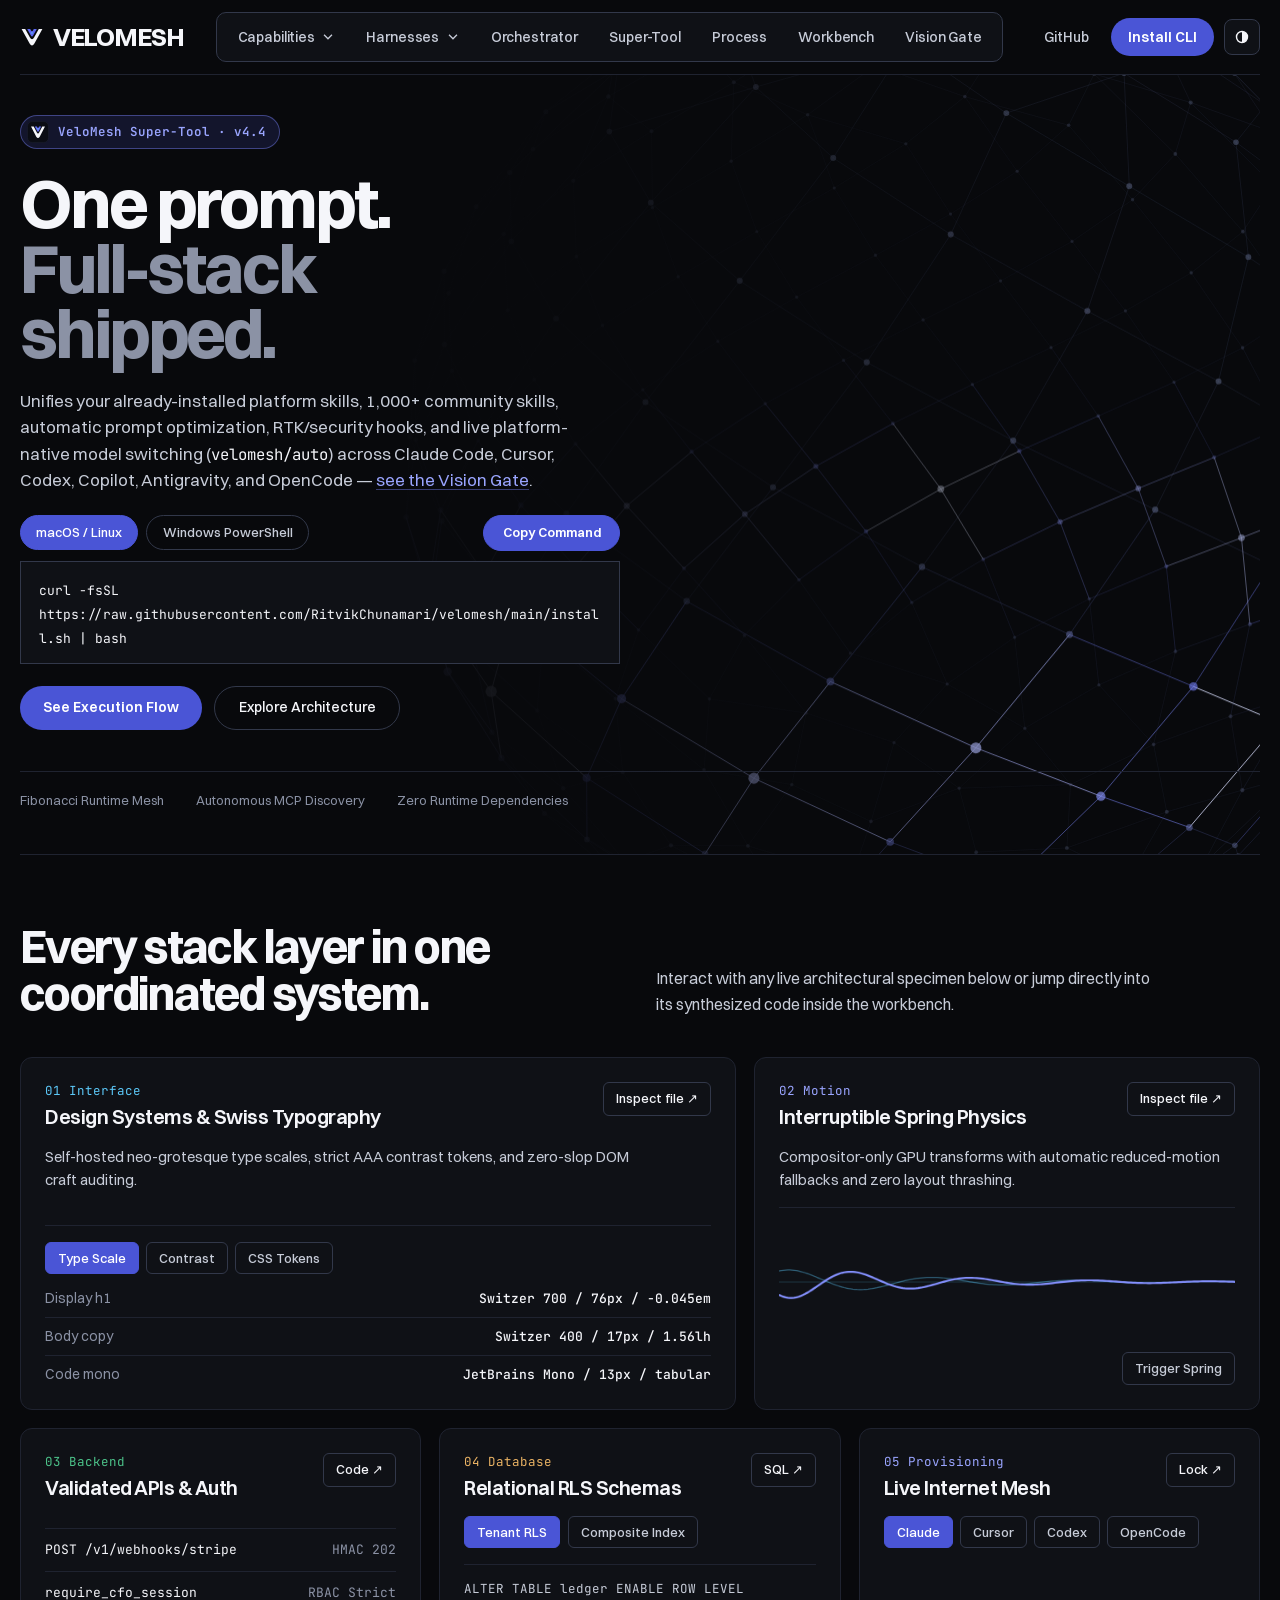
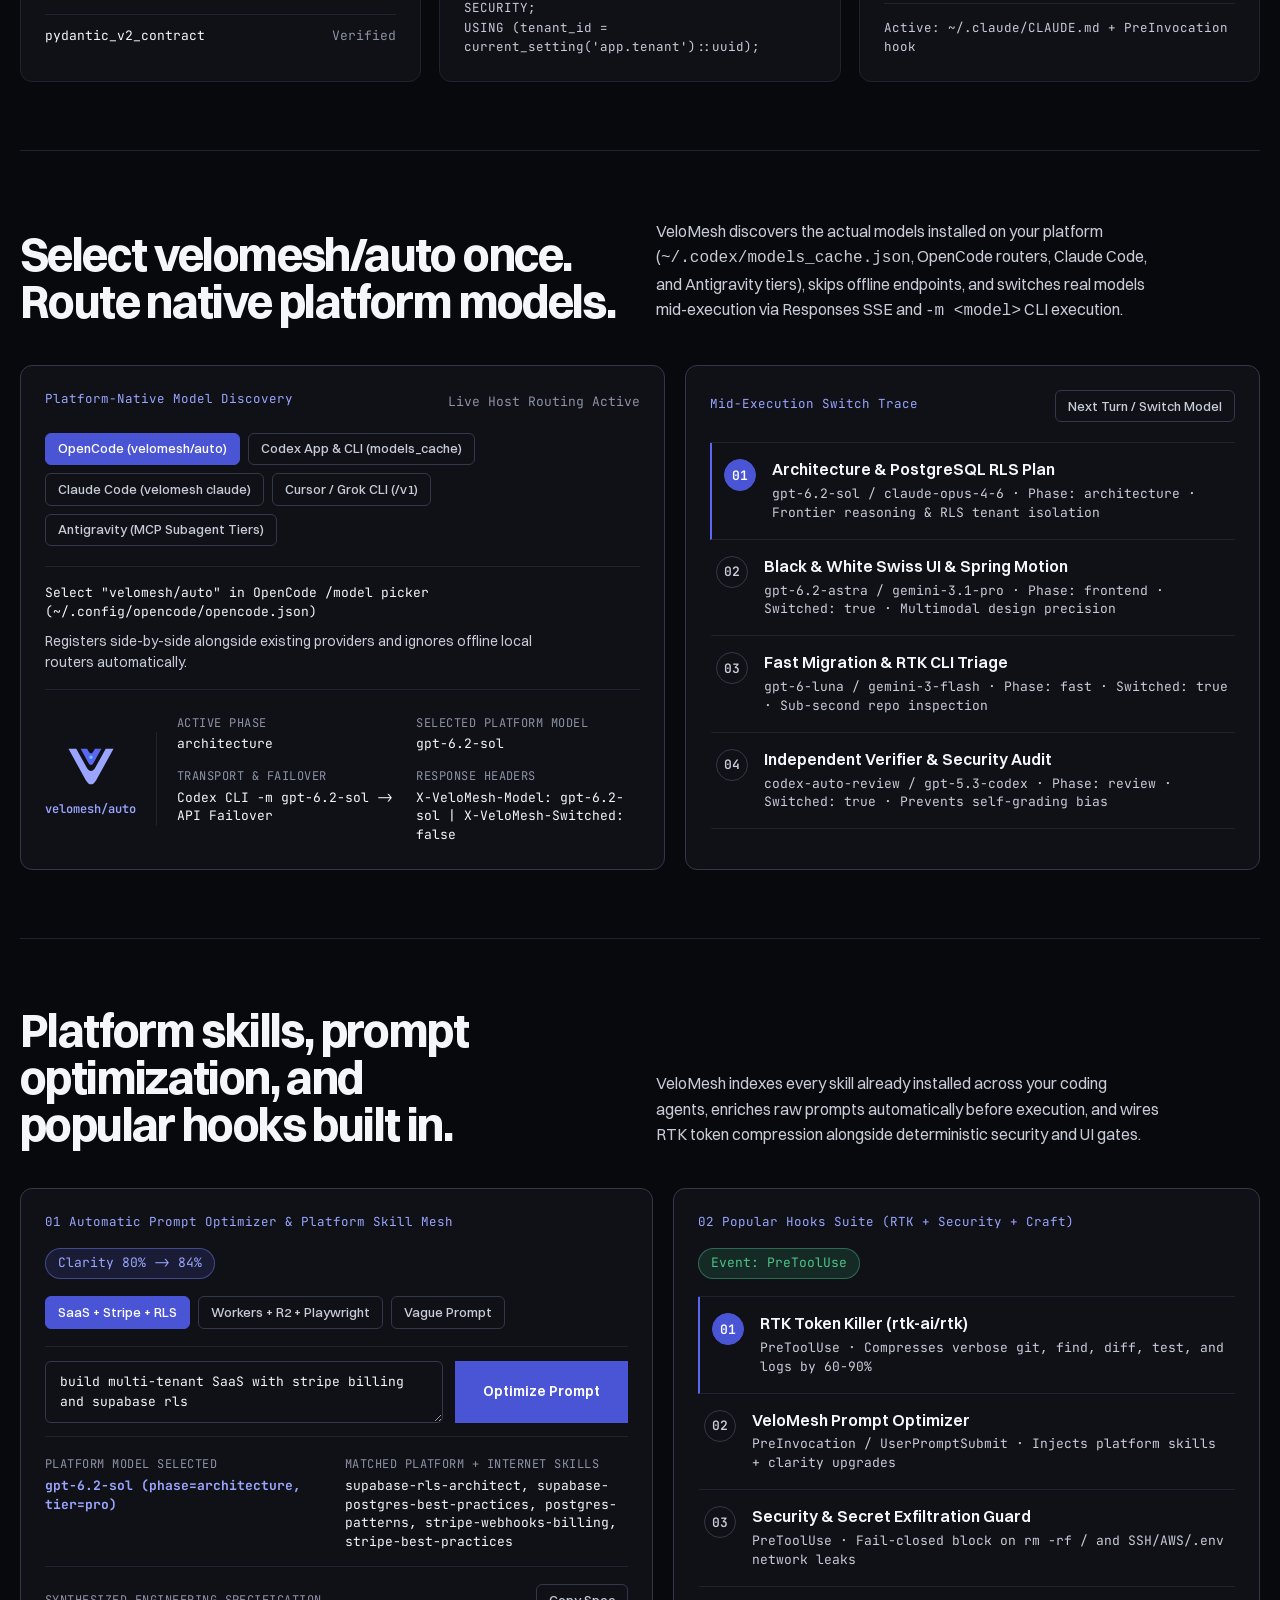
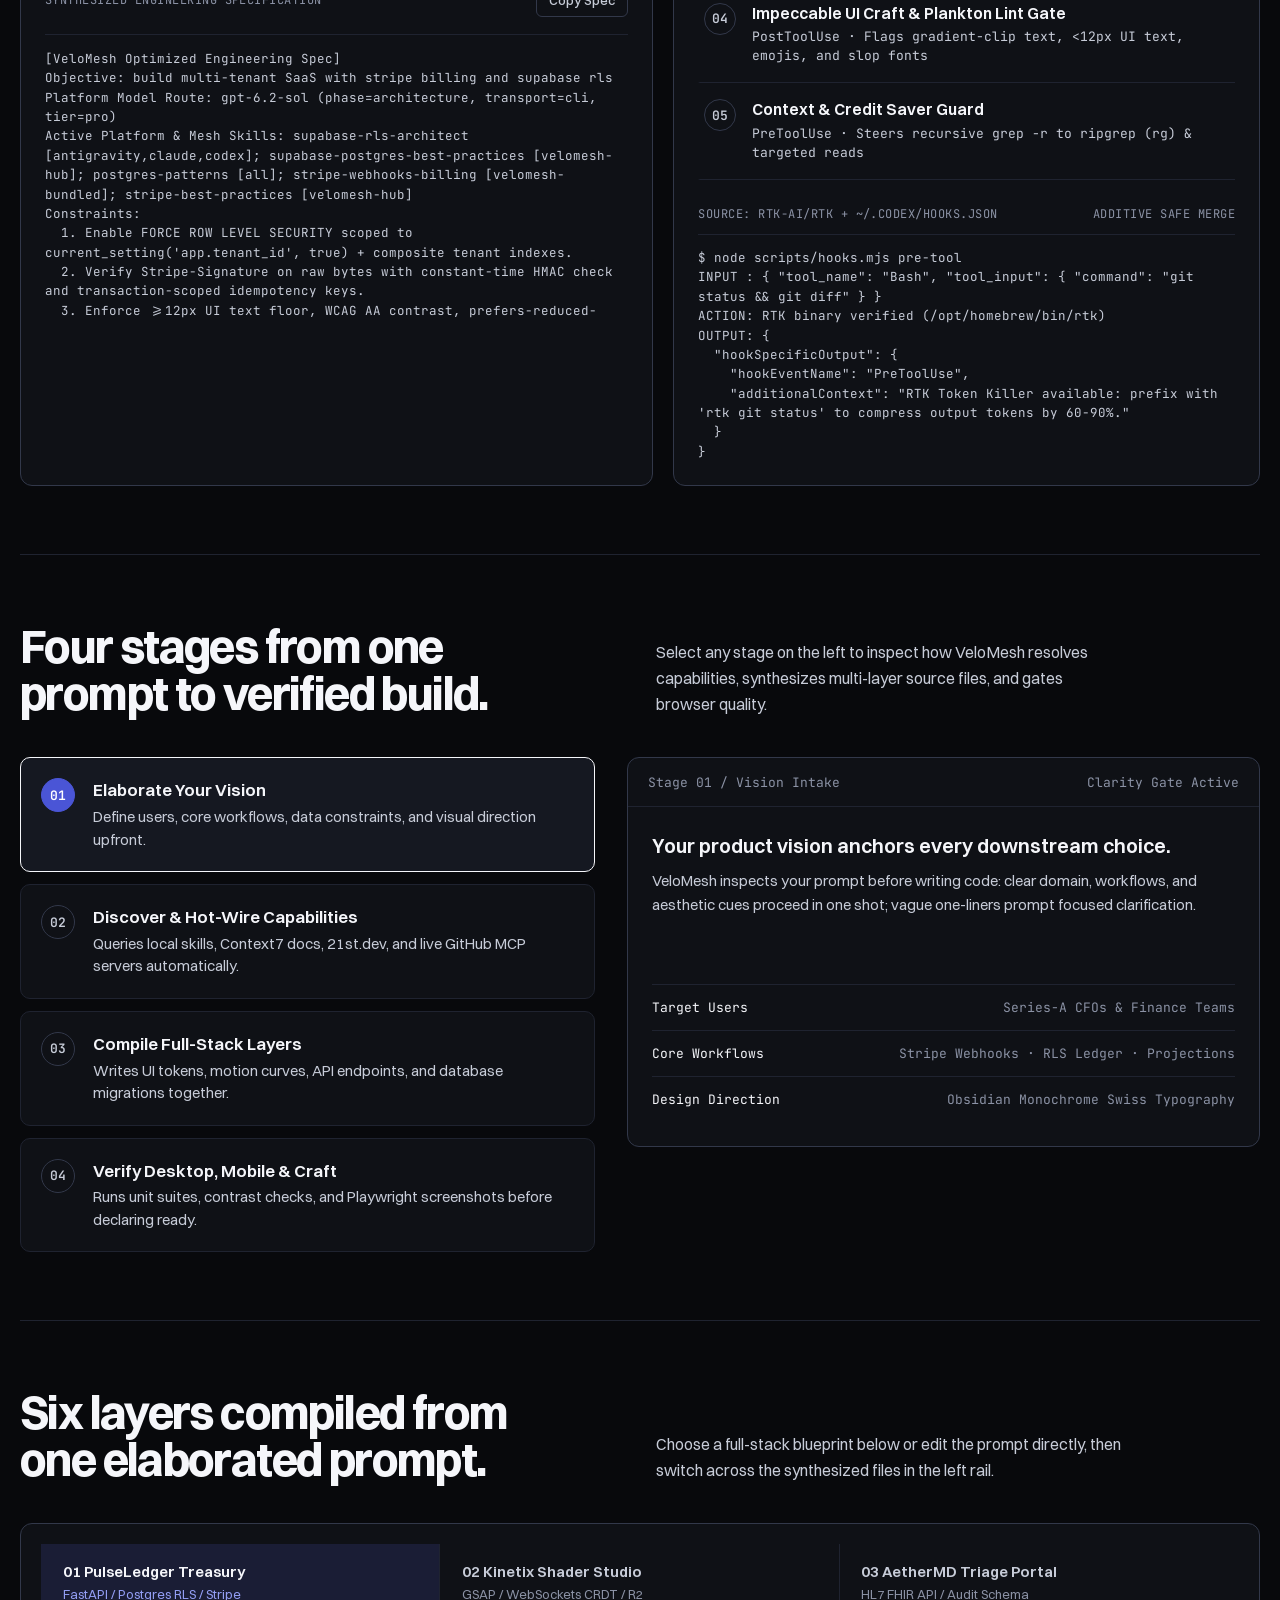
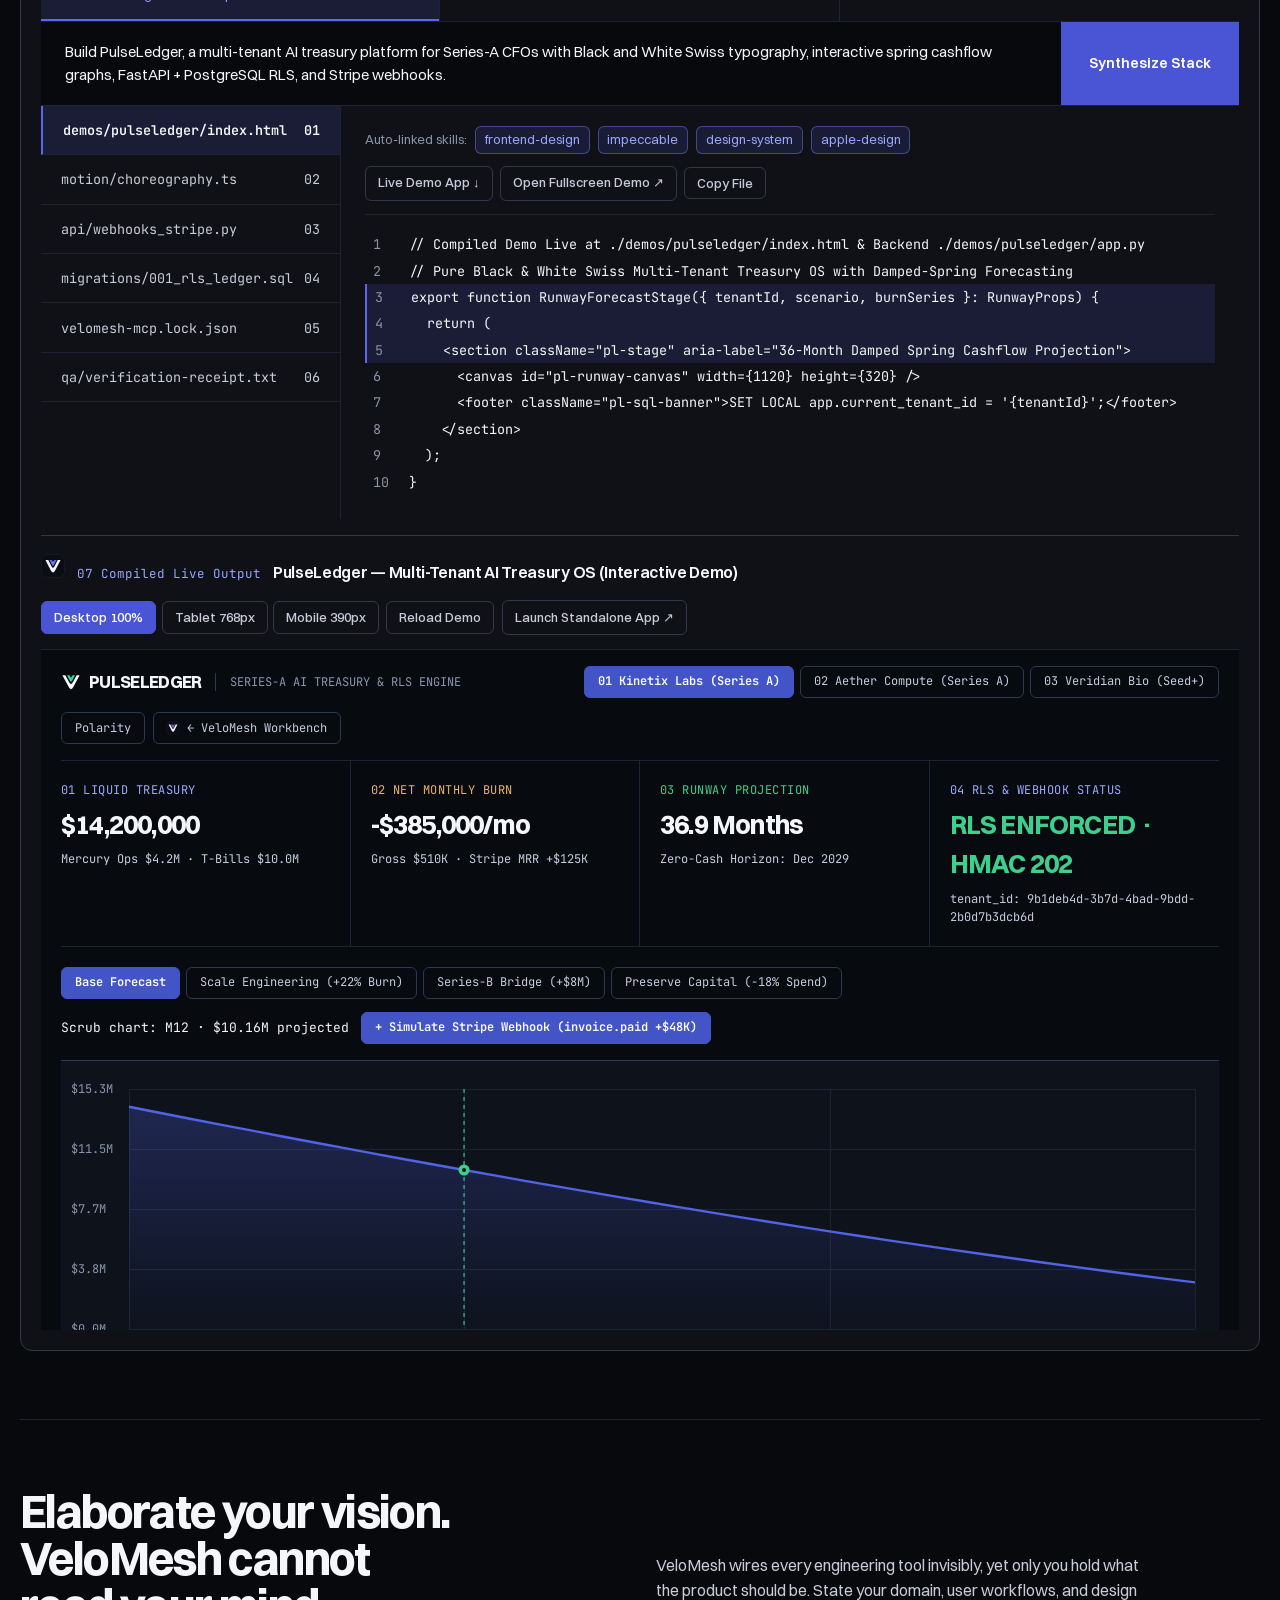
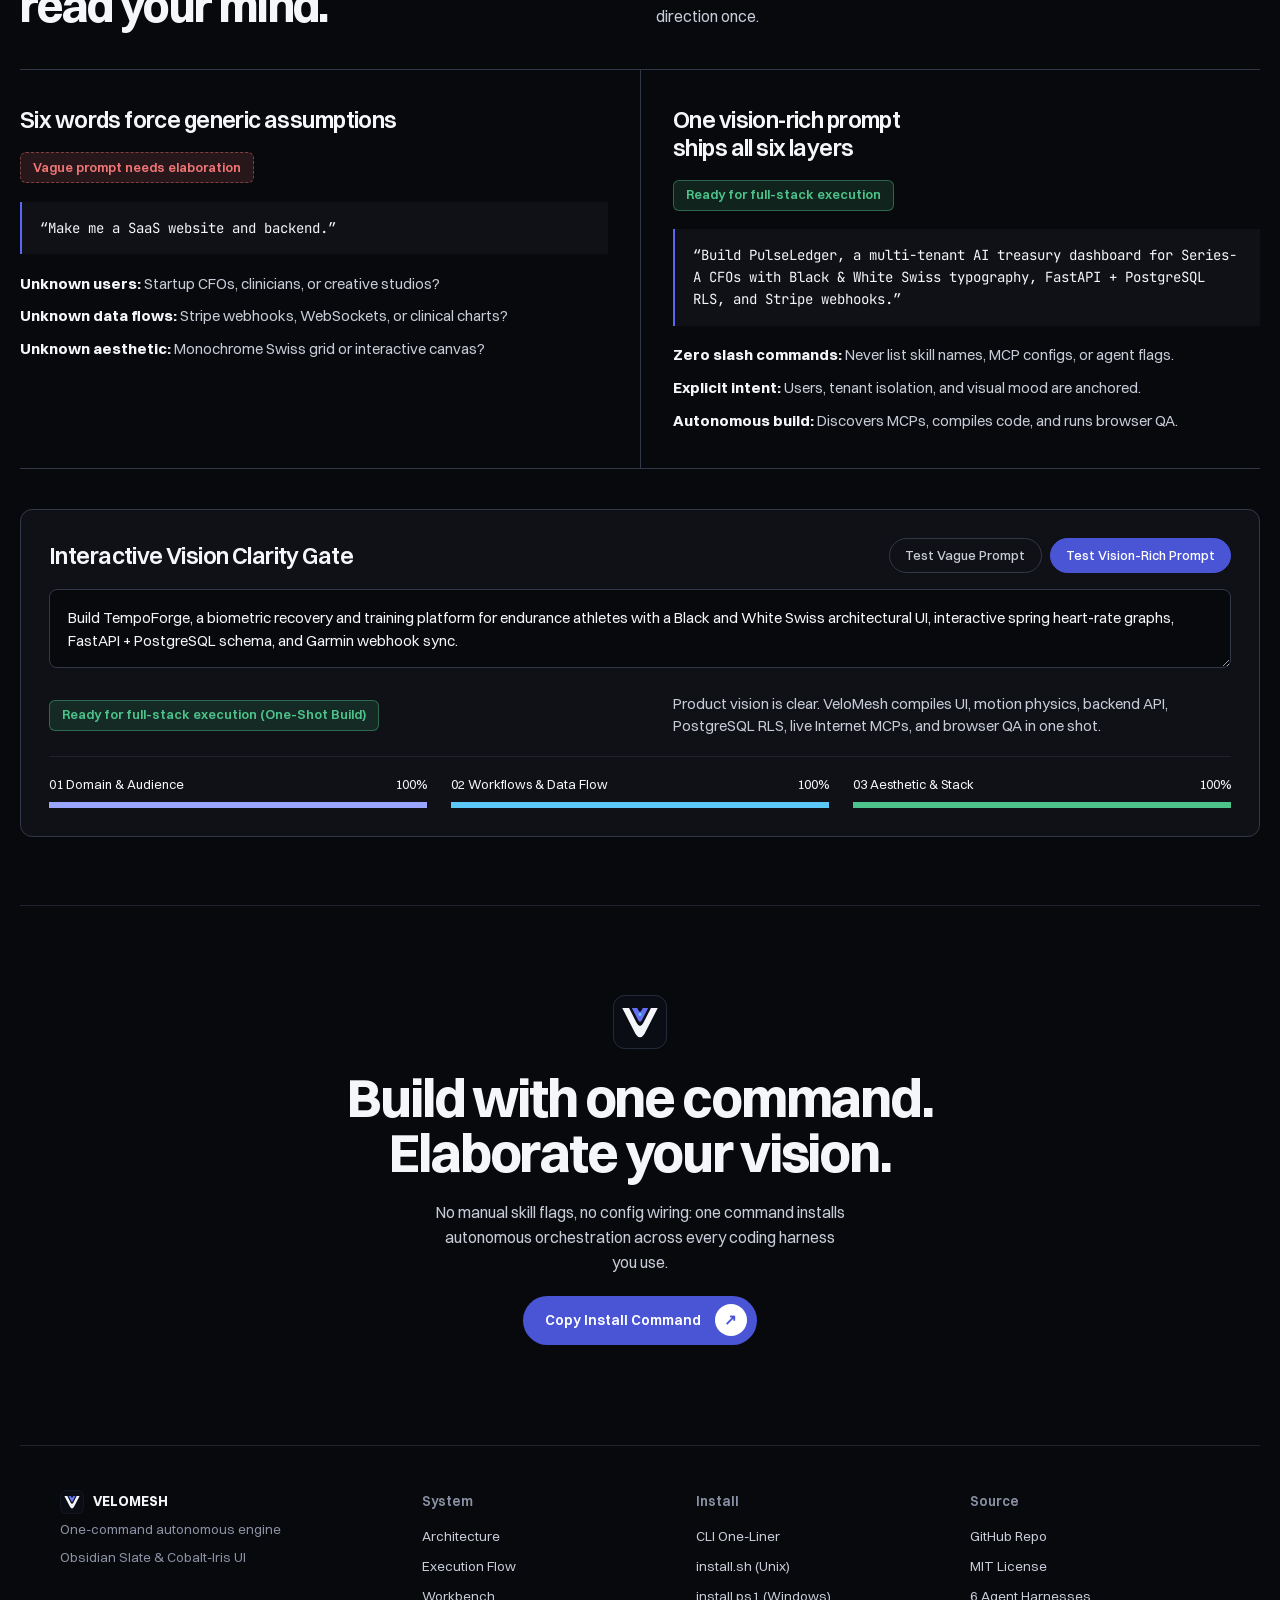
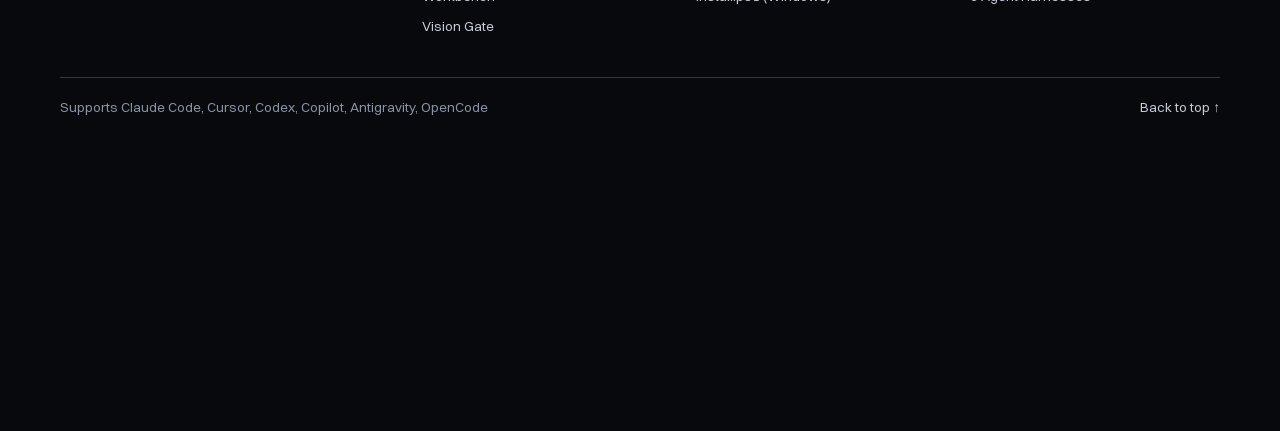
==== commit fcec8be3: "v4.4: curated Cobalt-Iris palette, colored PulseLedger/Kinetix demos, VeloMesh brand system & skill " ====
--- a/docs/index.html
+++ b/docs/index.html
@@ -5,12 +5,16 @@
   <meta name="viewport" content="width=device-width, initial-scale=1.0" />
   <title>VeloMesh: One-Prompt Full-Stack &amp; Autonomous Capability Engine</title>
   <meta name="description" content="Build complete frontends, backends, PostgreSQL schemas, and verified web apps from one elaborated prompt across Claude Code, Cursor, Codex, Copilot, Antigravity, and OpenCode." />
-  <meta name="theme-color" content="#070708" />
+  <meta name="theme-color" content="#08090c" />
   <link rel="canonical" href="https://ritvikchunamari.github.io/velomesh/" />
+  <link rel="icon" type="image/svg+xml" href="./brand/velomesh-icon-tile.svg" />
+  <link rel="icon" type="image/png" sizes="64x64" href="./brand/favicon-64.png" />
+  <link rel="apple-touch-icon" href="./brand/apple-touch-icon.png" />
 
   <meta property="og:type" content="website" />
   <meta property="og:title" content="VeloMesh: One Prompt. Full-Stack Shipped." />
   <meta property="og:description" content="Elaborate your product vision once. VeloMesh autonomously discovers and wires skills, MCP servers, APIs, schemas, and browser QA." />
+  <meta property="og:image" content="https://ritvikchunamari.github.io/velomesh/brand/og-card.png" />
   <meta property="og:url" content="https://ritvikchunamari.github.io/velomesh/" />
 
   <link rel="preconnect" href="https://fonts.googleapis.com" />
@@ -25,9 +29,10 @@
     <!-- 21ST.DEV SWISS NAVBAR & DROPDOWN MENUS -->
     <header class="swiss-navbar" id="site-navbar">
       <a href="#top" class="nav-wordmark-link" aria-label="VeloMesh Home" translate="no">
-        <svg class="nav-emblem-svg" width="22" height="22" viewBox="0 0 120 120" fill="none" aria-hidden="true">
+        <svg class="nav-emblem-svg" width="24" height="24" viewBox="0 0 120 120" fill="none" aria-hidden="true">
           <path fill="currentColor" d="M8 20 H26 L49 61.82 Q60 81.82 71 61.82 L94 20 H112 L72 92.73 Q60 112 48 92.73 Z"/>
-          <path fill="currentColor" d="M36 20 H51 L54.5 26.36 Q60 36.36 65.5 26.36 L69 20 H84 L66.5 51.82 Q60 63.64 53.5 51.82 Z"/>
+          <path class="vm-mark-core" fill="var(--brand)" d="M36 20 H51 L54.5 26.36 Q60 36.36 65.5 26.36 L69 20 H84 L66.5 51.82 Q60 63.64 53.5 51.82 Z"/>
+          <circle class="vm-mark-node" cx="60" cy="40" r="4" fill="var(--phase-ui)"/>
         </svg>
         <span class="nav-wordmark-text">VELOMESH</span>
       </a>
@@ -192,7 +197,7 @@
       <div class="nav-actions">
         <a href="https://github.com/RitvikChunamari/velomesh" target="_blank" rel="noopener" class="nav-github-link">GitHub</a>
         <a href="#install-section" class="nav-cta-btn">Install CLI</a>
-        <button type="button" id="theme-toggle-btn" class="nav-icon-btn" aria-label="Switch black and white theme polarity" title="Switch Polarity">
+        <button type="button" id="theme-toggle-btn" class="nav-icon-btn" aria-label="Switch dark and light palette" title="Toggle Theme">
           <svg width="16" height="16" viewBox="0 0 16 16" fill="none" aria-hidden="true">
             <circle cx="8" cy="8" r="5.5" stroke="currentColor" stroke-width="1.4"/>
             <path d="M8 2.5A5.5 5.5 0 0 1 8 13.5Z" fill="currentColor"/>
@@ -215,6 +220,11 @@
 
         <div class="lattice-hero-inner">
           <div class="hero-copy-col">
+            <div class="hero-brand-pill">
+              <img src="./brand/velomesh-icon-tile.svg" width="22" height="22" alt="VeloMesh" />
+              <span>VeloMesh Super-Tool · v4.4</span>
+            </div>
+
             <h1 class="hero-headline">
               One prompt.
               <span class="hero-headline-muted">Full-stack shipped.</span>
@@ -387,10 +397,11 @@
             </div>
 
             <div class="orch-emblem-junction" aria-live="polite">
-              <div class="orch-emblem-frame" id="orch-action-frame">
+              <div class="orch-emblem-frame" id="orch-action-frame" data-phase="architecture">
                 <svg id="orch-action-logo" class="orch-action-svg" width="52" height="52" viewBox="0 0 120 120" fill="none" role="img" aria-label="VeloMesh Emblem Routing Junction">
                   <path fill="currentColor" d="M8 20 H26 L49 61.82 Q60 81.82 71 61.82 L94 20 H112 L72 92.73 Q60 112 48 92.73 Z"/>
-                  <path fill="currentColor" d="M36 20 H51 L54.5 26.36 Q60 36.36 65.5 26.36 L69 20 H84 L66.5 51.82 Q60 63.64 53.5 51.82 Z"/>
+                  <path class="vm-mark-core" fill="var(--active-phase-color, var(--brand))" d="M36 20 H51 L54.5 26.36 Q60 36.36 65.5 26.36 L69 20 H84 L66.5 51.82 Q60 63.64 53.5 51.82 Z"/>
+                  <circle class="vm-mark-node" cx="60" cy="40" r="4" fill="var(--phase-ui)"/>
                 </svg>
                 <span class="orch-virtual-id">velomesh/auto</span>
               </div>
@@ -692,6 +703,7 @@
           <div id="workbench-live-demo" class="wb-live-demo">
             <div class="wb-demo-bar">
               <div class="wb-demo-title-group">
+                <img src="./brand/velomesh-icon-tile.svg" width="24" height="24" alt="" class="wb-brand-icon" />
                 <span class="bento-index">07 Compiled Live Output</span>
                 <strong id="wb-demo-title" class="wb-demo-heading">PulseLedger — Multi-Tenant AI Treasury OS (Interactive Demo)</strong>
               </div>
@@ -793,10 +805,10 @@
         </div>
       </section>
 
-      <!-- NEW 21ST.DEV WORTH KEEPING MONOCHROME CTA (Adapted from id: 26705 in Swiss Monolith) -->
+      <!-- CLOSING CTA -->
       <section id="closing-cta" class="wk-cta-section" aria-label="Install VeloMesh">
         <div class="wk-cta-foreground">
-          <p class="wk-kicker">( Last Word )</p>
+          <img src="./brand/velomesh-icon-tile.svg" width="56" height="56" alt="VeloMesh Product Emblem" class="wk-brand-tile" />
           <h2 class="wk-headline">Build with one command. Elaborate your vision.</h2>
           <p class="wk-subcopy">No manual skill flags, no config wiring: one command installs autonomous orchestration across every coding harness you use.</p>
           <div class="wk-cta-actions">
@@ -816,9 +828,12 @@
 
       <div class="hwf-top">
         <div class="hwf-brand">
-          <strong translate="no">VELOMESH</strong>
+          <div class="hwf-brand-lockup">
+            <img src="./brand/velomesh-icon-tile.svg" width="24" height="24" alt="" />
+            <strong translate="no">VELOMESH</strong>
+          </div>
           <span>One-command autonomous engine</span>
-          <span>Pure black and white Swiss build</span>
+          <span>Obsidian Slate &amp; Cobalt-Iris UI</span>
         </div>
 
         <nav class="hwf-col" aria-label="Footer System Navigation">
@@ -860,7 +875,10 @@
   <!-- RESPONSIVE MOBILE DRAWER -->
   <div id="mobile-nav-drawer" class="mobile-drawer" role="dialog" aria-modal="true" aria-label="Mobile Navigation" hidden>
     <div class="drawer-top">
-      <span class="nav-wordmark-text" translate="no">VELOMESH</span>
+      <div class="hwf-brand-lockup">
+        <img src="./brand/velomesh-icon-tile.svg" width="22" height="22" alt="" />
+        <span class="nav-wordmark-text" translate="no">VELOMESH</span>
+      </div>
       <button type="button" id="drawer-close-btn" class="drawer-close-btn">Close [Esc]</button>
     </div>
 
@@ -901,7 +919,7 @@
       </nav>
     </div>
 
-    <div class="drawer-footer-meta">VeloMesh Black and White Swiss Edition</div>
+    <div class="drawer-footer-meta">VeloMesh Obsidian Slate &amp; Cobalt-Iris Edition</div>
   </div>
 
   <script src="./app.js" defer></script>
--- a/docs/styles.css
+++ b/docs/styles.css
@@ -34,24 +34,42 @@
 :root {
   color-scheme: dark;
 
-  --bg: #070708;
-  --bg-elevated: #0f0f11;
-  --bg-recessed: #18181b;
-  --ink: #f8f8fa;
-  --ink-secondary: #cdcdd4;
-  --ink-muted: #9898a0;
-
-  --invert-bg: #f8f8fa;
-  --invert-ink: #070708;
-  --invert-hover: #e2e2e8;
-
-  --rule: #222226;
-  --rule-strong: #3f3f46;
-
-  --scrim-mid: rgba(7, 7, 8, 0.92);
-  --scrim-soft: rgba(7, 7, 8, 0.54);
-  --scrim-mobile-top: rgba(7, 7, 8, 0.42);
-  --scrim-mobile-mid: rgba(7, 7, 8, 0.88);
+  --bg: #08090c;
+  --bg-elevated: #0f1116;
+  --bg-recessed: #151821;
+  --ink: #f5f6fa;
+  --ink-secondary: #c7ccd8;
+  --ink-muted: #8b92a5;
+
+  --brand: #5b67f1;
+  --brand-solid: #4a55d6;
+  --brand-solid-hover: #5864e6;
+  --brand-ink: #9aa5ff;
+  --brand-tint: rgba(91, 103, 241, 0.14);
+  --brand-border: rgba(122, 133, 255, 0.42);
+  --on-brand: #ffffff;
+
+  --phase-arch: #9aa5ff;
+  --phase-ui: #5cc8f8;
+  --phase-fast: #eab364;
+  --phase-ok: #4cc38a;
+  --phase-warn: #f07575;
+  --ok-tint: rgba(76, 195, 138, 0.14);
+  --ok-border: rgba(76, 195, 138, 0.42);
+  --warn-tint: rgba(240, 117, 117, 0.14);
+  --warn-border: rgba(240, 117, 117, 0.44);
+
+  --invert-bg: #4a55d6;
+  --invert-ink: #ffffff;
+  --invert-hover: #5864e6;
+
+  --rule: #1f2330;
+  --rule-strong: #32384a;
+
+  --scrim-mid: rgba(8, 9, 12, 0.92);
+  --scrim-soft: rgba(8, 9, 12, 0.54);
+  --scrim-mobile-top: rgba(8, 9, 12, 0.42);
+  --scrim-mobile-mid: rgba(8, 9, 12, 0.88);
 
   --font-swiss: 'Switzer', 'Helvetica Neue', Helvetica, Arial, sans-serif;
   --font-mono: 'JetBrains Mono', ui-monospace, SFMono-Regular, Menlo, monospace;
@@ -61,24 +79,42 @@
 :root[data-theme='light'] {
   color-scheme: light;
 
-  --bg: #f8f8fa;
-  --bg-elevated: #efeff2;
-  --bg-recessed: #e3e3e8;
-  --ink: #09090b;
-  --ink-secondary: #2e2e34;
-  --ink-muted: #52525b;
-
-  --invert-bg: #09090b;
-  --invert-ink: #f8f8fa;
-  --invert-hover: #27272a;
-
-  --rule: #d8d8df;
-  --rule-strong: #a1a1aa;
-
-  --scrim-mid: rgba(248, 248, 250, 0.94);
-  --scrim-soft: rgba(248, 248, 250, 0.58);
-  --scrim-mobile-top: rgba(248, 248, 250, 0.42);
-  --scrim-mobile-mid: rgba(248, 248, 250, 0.9);
+  --bg: #f7f7f5;
+  --bg-elevated: #ffffff;
+  --bg-recessed: #ededeb;
+  --ink: #14151a;
+  --ink-secondary: #3d414d;
+  --ink-muted: #5d6272;
+
+  --brand: #434ed1;
+  --brand-solid: #434ed1;
+  --brand-solid-hover: #353fb8;
+  --brand-ink: #3640b8;
+  --brand-tint: rgba(67, 78, 209, 0.09);
+  --brand-border: rgba(67, 78, 209, 0.34);
+  --on-brand: #ffffff;
+
+  --phase-arch: #3640b8;
+  --phase-ui: #09699b;
+  --phase-fast: #8f4f05;
+  --phase-ok: #137547;
+  --phase-warn: #b4232c;
+  --ok-tint: rgba(19, 117, 71, 0.11);
+  --ok-border: rgba(19, 117, 71, 0.35);
+  --warn-tint: rgba(180, 35, 44, 0.10);
+  --warn-border: rgba(180, 35, 44, 0.35);
+
+  --invert-bg: #434ed1;
+  --invert-ink: #ffffff;
+  --invert-hover: #353fb8;
+
+  --rule: #dfe1e7;
+  --rule-strong: #b8bcc8;
+
+  --scrim-mid: rgba(247, 247, 245, 0.94);
+  --scrim-soft: rgba(247, 247, 245, 0.58);
+  --scrim-mobile-top: rgba(247, 247, 245, 0.42);
+  --scrim-mobile-mid: rgba(247, 247, 245, 0.90);
 }
 
 *, *::before, *::after {
@@ -673,11 +709,44 @@
 }
 
 .hero-inline-link {
-  color: var(--ink);
+  color: var(--brand-ink);
   text-decoration: underline;
   text-underline-offset: 3px;
-  text-decoration-color: var(--rule-strong);
+  text-decoration-color: var(--brand-border);
   transition: text-decoration-color 150ms var(--ease-swiss);
+}
+
+.hero-brand-pill {
+  display: inline-flex;
+  align-items: center;
+  gap: 0.55rem;
+  width: fit-content;
+  padding: 0.32rem 0.78rem 0.32rem 0.4rem;
+  border-radius: 999px;
+  background-color: var(--brand-tint);
+  border: 1px solid var(--brand-border);
+  font-family: var(--font-mono);
+  font-size: 0.78125rem;
+  font-weight: 600;
+  color: var(--brand-ink);
+}
+
+.wb-brand-icon {
+  border-radius: 6px;
+}
+
+.wk-brand-tile {
+  border-radius: 14px;
+}
+
+.hwf-brand-lockup {
+  display: inline-flex;
+  align-items: center;
+  gap: 0.55rem;
+}
+
+.hwf-brand-lockup img {
+  border-radius: 6px;
 }
 
 .hero-inline-link:hover {
@@ -912,9 +981,15 @@
   display: block;
   font-family: var(--font-mono);
   font-size: 0.78125rem;
-  color: var(--ink-muted);
+  color: var(--brand-ink);
   margin-bottom: 0.25rem;
 }
+
+.bento-card:nth-child(1) .bento-index { color: var(--phase-ui); }
+.bento-card:nth-child(2) .bento-index { color: var(--phase-arch); }
+.bento-card:nth-child(3) .bento-index { color: var(--phase-ok); }
+.bento-card:nth-child(4) .bento-index { color: var(--phase-fast); }
+.bento-card:nth-child(5) .bento-index { color: var(--brand-ink); }
 
 .bento-title {
   font-size: 1.25rem;
@@ -1261,8 +1336,9 @@
 }
 
 .preset-btn.active {
-  background-color: var(--invert-bg);
-  color: var(--invert-ink);
+  background-color: var(--brand-tint);
+  color: var(--ink);
+  box-shadow: inset 0 -2px 0 var(--brand);
 }
 
 .preset-meta {
@@ -1273,8 +1349,8 @@
 }
 
 .preset-btn.active .preset-meta {
-  color: var(--invert-ink);
-  opacity: 0.8;
+  color: var(--brand-ink);
+  opacity: 0.95;
 }
 
 .prompt-strip {
@@ -1349,8 +1425,9 @@
 }
 
 .file-btn.active {
-  background-color: var(--invert-bg);
-  color: var(--invert-ink);
+  background-color: var(--brand-tint);
+  color: var(--ink);
+  border-left: 2px solid var(--brand);
   font-weight: 600;
 }
 
@@ -1455,10 +1532,11 @@
 }
 
 .skill-tag {
-  border: 1px solid var(--rule-strong);
+  background-color: var(--brand-tint);
+  border: 1px solid var(--brand-border);
   border-radius: 6px;
   padding: 0.2rem 0.55rem;
-  color: var(--ink);
+  color: var(--brand-ink);
   font-size: 0.8125rem;
 }
 
@@ -1473,8 +1551,8 @@
 
 .code-line {
   display: block;
-  padding: 0.06rem 0.5rem;
-  border-radius: 4px;
+  padding: 0.12rem 0.5rem;
+  border-radius: 0;
 }
 
 .code-line::before {
@@ -1487,7 +1565,8 @@
 }
 
 .code-line-highlight {
-  background-color: var(--bg-recessed);
+  background-color: var(--brand-tint);
+  border-left: 2px solid var(--brand);
 }
 
 /* =========================================================
@@ -1524,14 +1603,15 @@
 }
 
 .chip-fail {
-  background-color: var(--bg-recessed);
-  border: 1px dashed var(--rule-strong);
-  color: var(--ink);
+  background-color: var(--warn-tint);
+  border: 1px dashed var(--warn-border);
+  color: var(--phase-warn);
 }
 
 .chip-pass {
-  background-color: var(--invert-bg);
-  color: var(--invert-ink);
+  background-color: var(--ok-tint);
+  border: 1px solid var(--ok-border);
+  color: var(--phase-ok);
 }
 
 .col-title {
@@ -1549,7 +1629,7 @@
   line-height: 1.58;
   padding: 0.95rem 1.15rem;
   background-color: var(--bg-elevated);
-  border-left: 2px solid var(--ink);
+  border-left: 2px solid var(--brand);
 }
 
 .bullet-list {
@@ -1634,9 +1714,47 @@
 .meter-fill {
   width: 100%;
   height: 100%;
-  background-color: var(--ink);
+  background-color: var(--brand);
   transform-origin: left center;
-  transition: transform 240ms var(--ease-swiss);
+  transition: transform 240ms var(--ease-swiss), background-color 220ms ease;
+}
+
+#bar-domain {
+  background-color: var(--phase-arch);
+}
+
+#bar-workflow {
+  background-color: var(--phase-ui);
+}
+
+#bar-aesthetic {
+  background-color: var(--phase-ok);
+}
+
+#opt-score-badge {
+  display: inline-flex;
+  align-items: center;
+  padding: 0.35rem 0.75rem;
+  border-radius: 999px;
+  border: 1px solid var(--brand-border);
+  background-color: var(--brand-tint);
+  color: var(--brand-ink);
+  line-height: 1.35;
+}
+
+#opt-route-badge {
+  color: var(--brand-ink);
+}
+
+#hook-active-event {
+  display: inline-flex;
+  align-items: center;
+  padding: 0.35rem 0.75rem;
+  border-radius: 999px;
+  border: 1px solid var(--ok-border);
+  background-color: var(--ok-tint);
+  color: var(--phase-ok);
+  line-height: 1.35;
 }
 
 /* =========================================================
@@ -1706,8 +1824,8 @@
   width: 32px;
   height: 32px;
   border-radius: 999px;
-  background-color: var(--bg);
-  color: var(--ink);
+  background-color: var(--on-brand);
+  color: var(--brand-solid);
   display: inline-grid;
   place-items: center;
   font-size: 0.9375rem;
@@ -1902,7 +2020,27 @@
   align-items: center;
   justify-content: center;
   gap: 0.5rem;
-  transition: transform 220ms var(--ease-swiss);
+  transition: transform 220ms var(--ease-swiss), border-color 220ms var(--ease-swiss);
+}
+
+.orch-emblem-frame[data-phase='architecture'] .orch-action-svg,
+.orch-emblem-frame[data-phase='architecture'] .orch-virtual-id {
+  color: var(--phase-arch);
+}
+
+.orch-emblem-frame[data-phase='frontend'] .orch-action-svg,
+.orch-emblem-frame[data-phase='frontend'] .orch-virtual-id {
+  color: var(--phase-ui);
+}
+
+.orch-emblem-frame[data-phase='fast'] .orch-action-svg,
+.orch-emblem-frame[data-phase='fast'] .orch-virtual-id {
+  color: var(--phase-fast);
+}
+
+.orch-emblem-frame[data-phase='review'] .orch-action-svg,
+.orch-emblem-frame[data-phase='review'] .orch-virtual-id {
+  color: var(--phase-ok);
 }
 
 .orch-emblem-frame.is-switching {
@@ -1974,7 +2112,7 @@
 }
 
 .orch-turn-btn.active {
-  border-left-color: var(--ink);
+  border-left-color: var(--brand);
   padding-left: 0.75rem;
   color: var(--ink);
 }
@@ -1993,9 +2131,9 @@
 }
 
 .orch-turn-btn.active .orch-turn-num {
-  background-color: var(--invert-bg);
-  color: var(--invert-ink);
-  border-color: var(--invert-bg);
+  background-color: var(--brand-solid);
+  color: var(--on-brand);
+  border-color: var(--brand-solid);
 }
 
 .orch-turn-copy {
